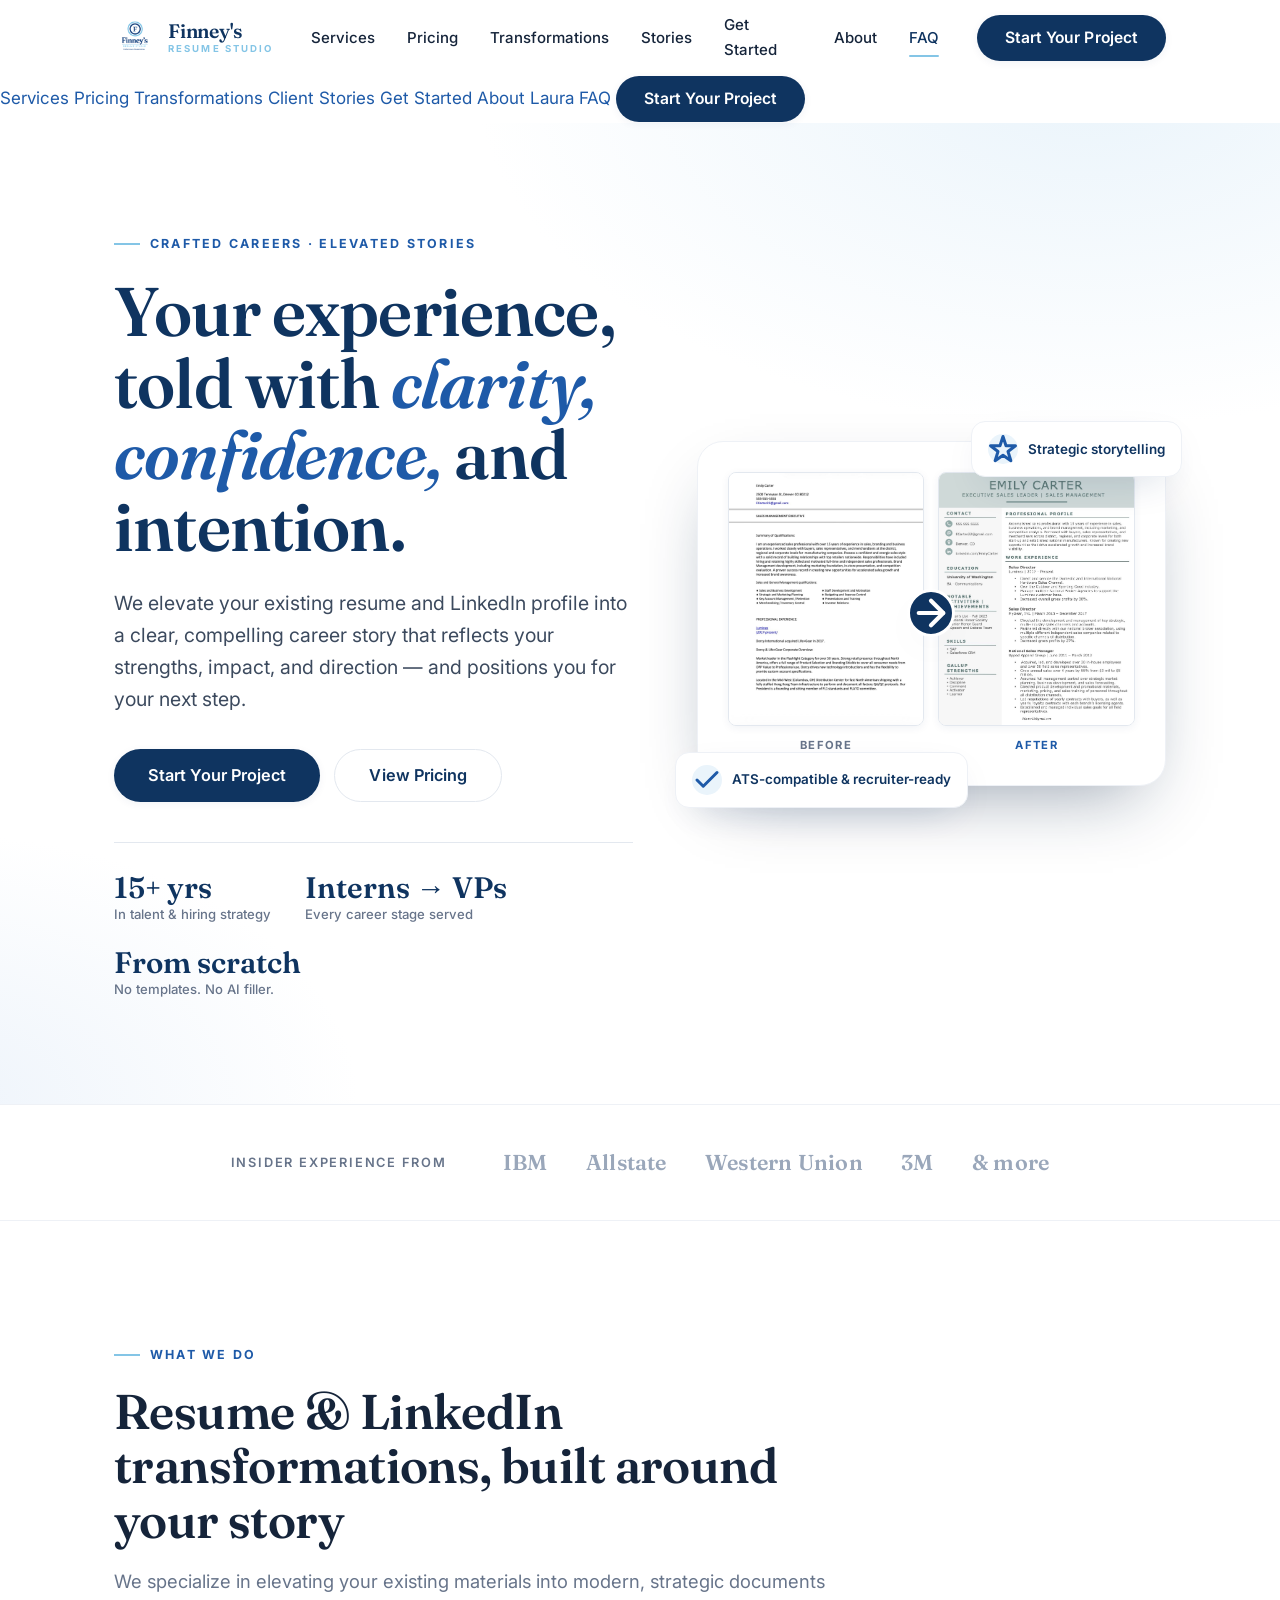
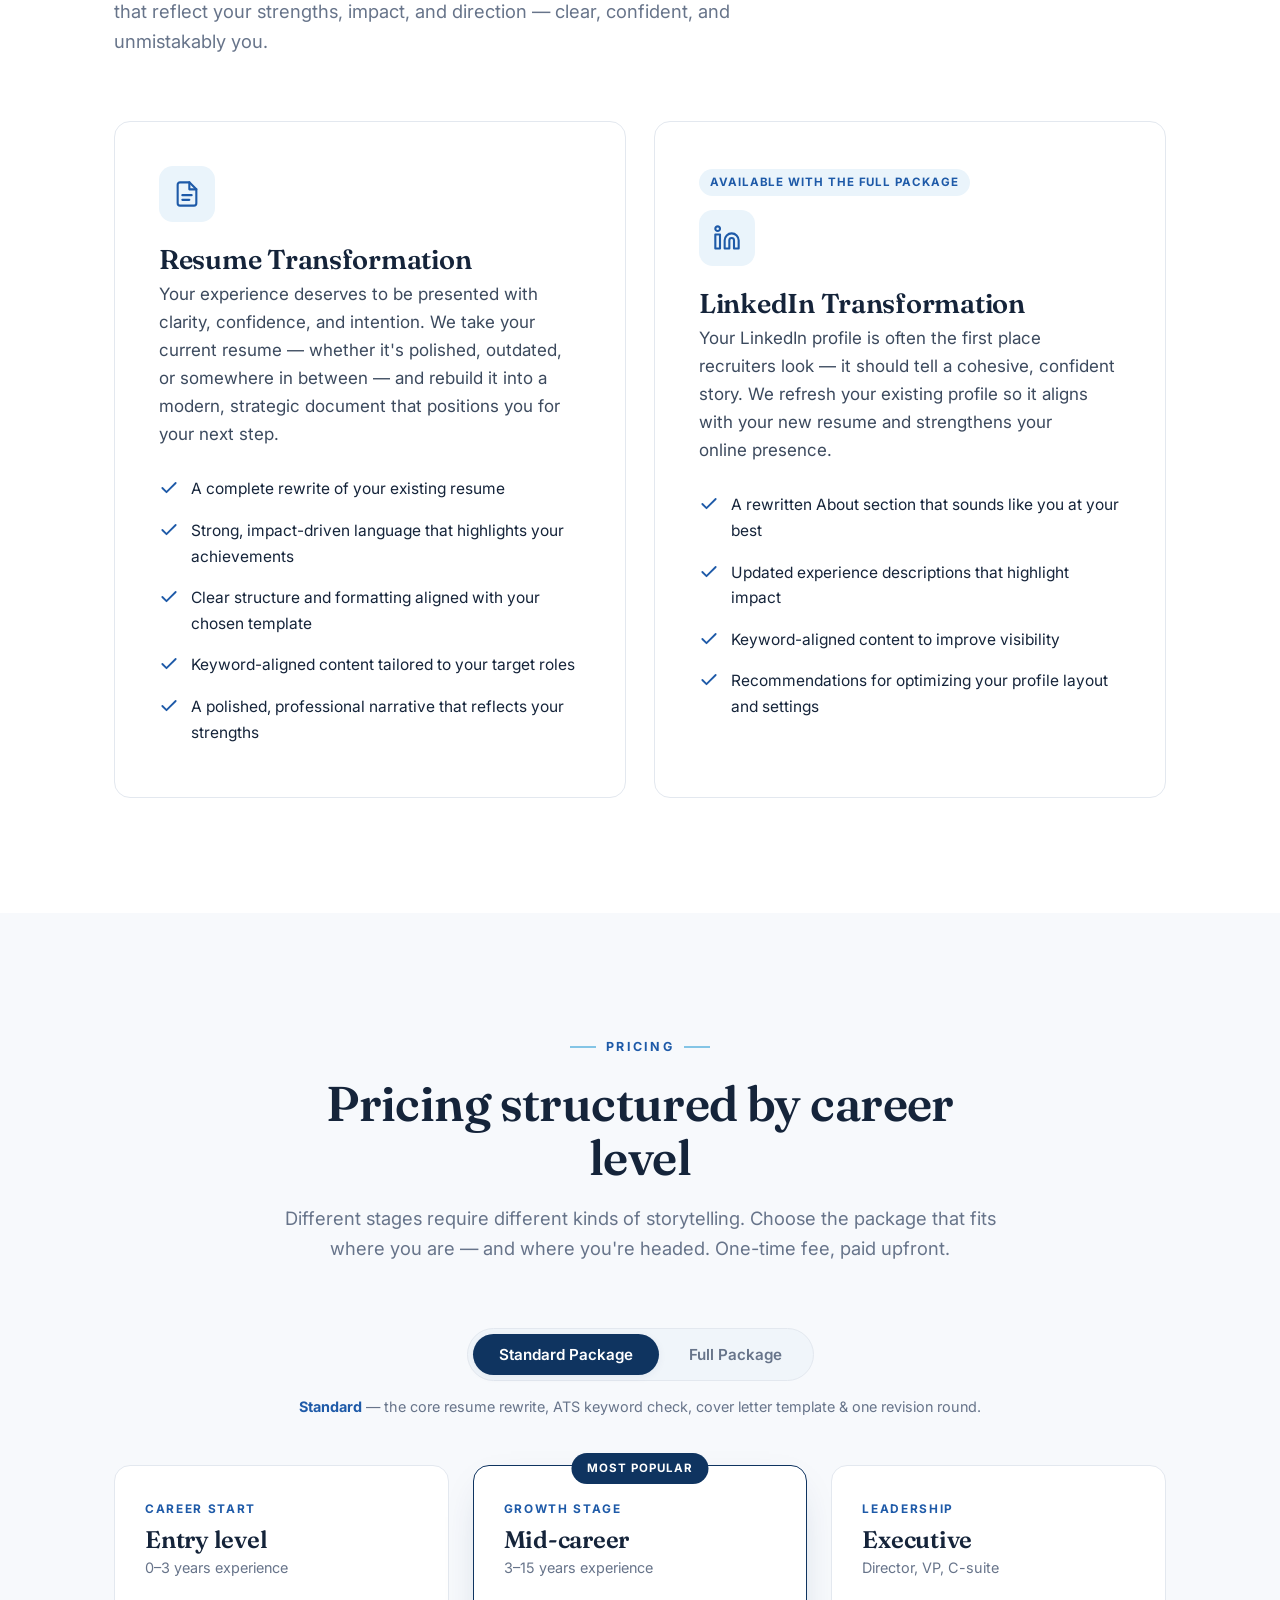
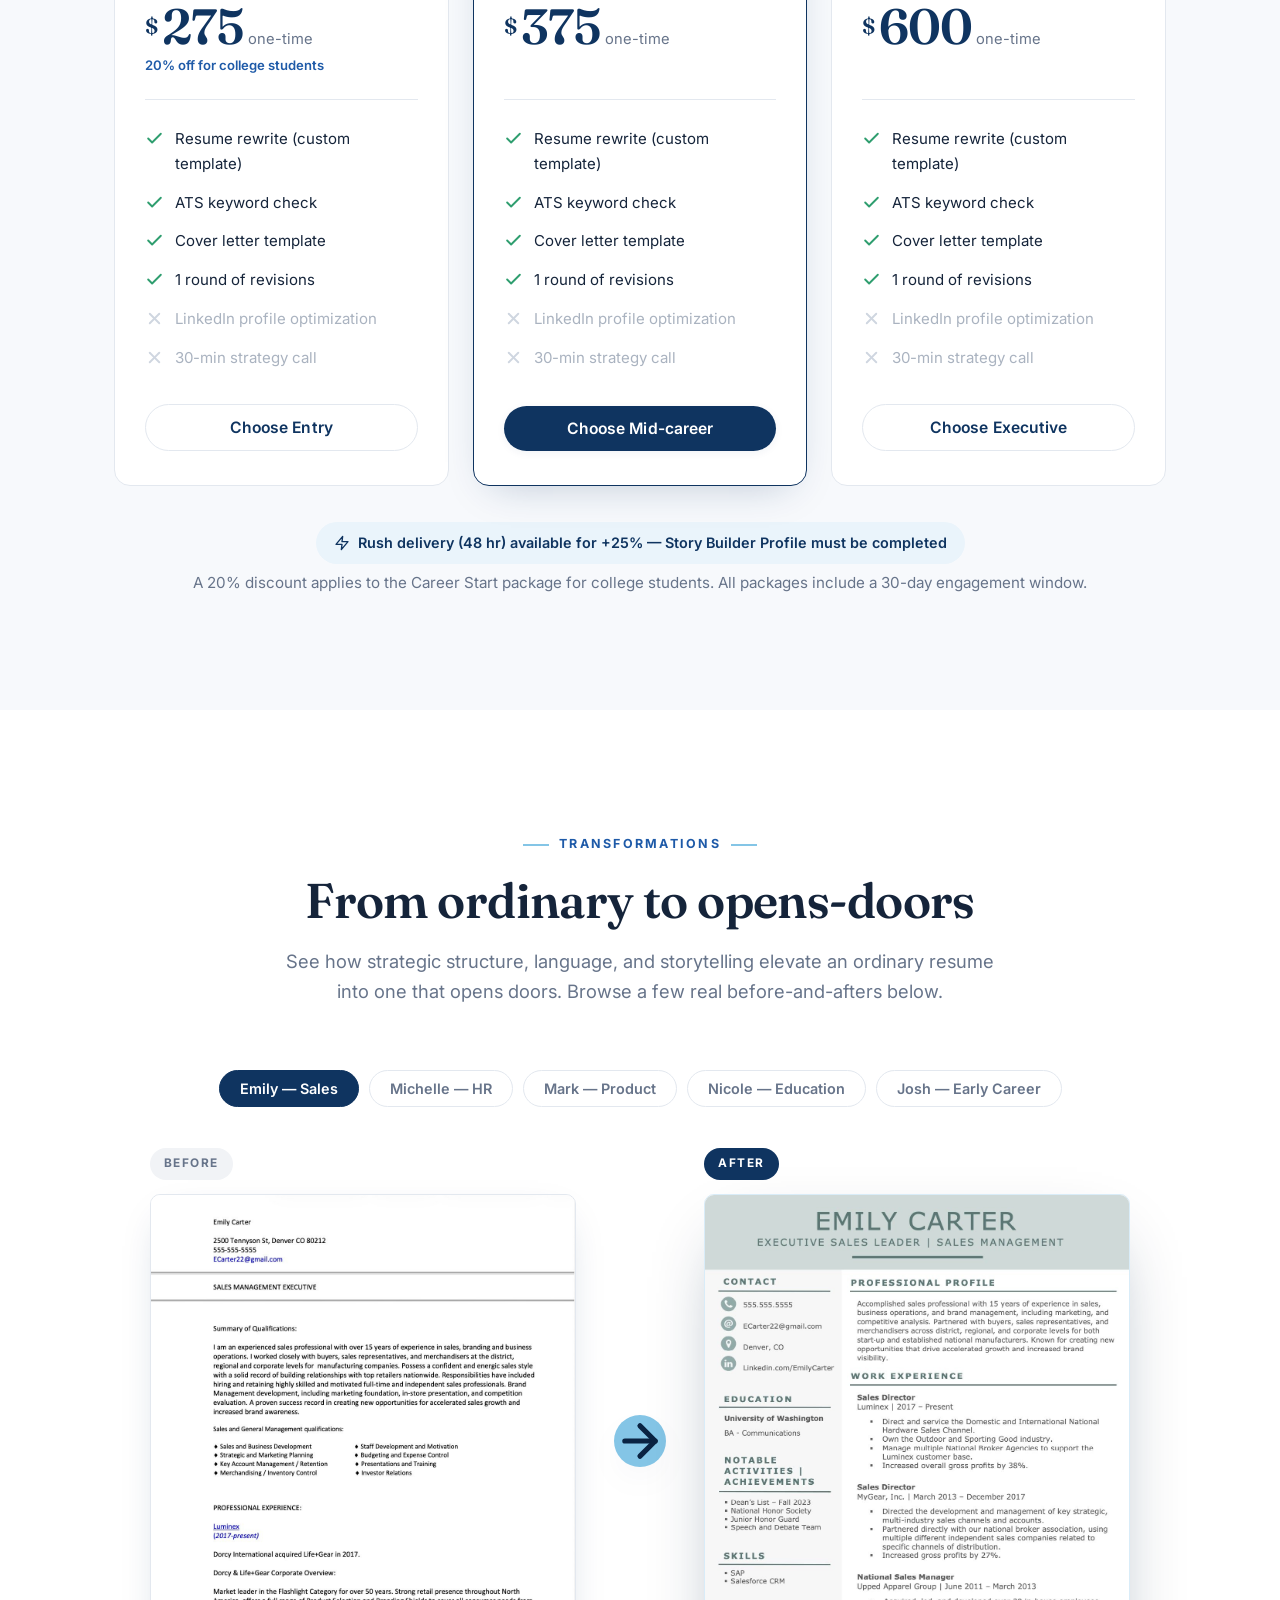
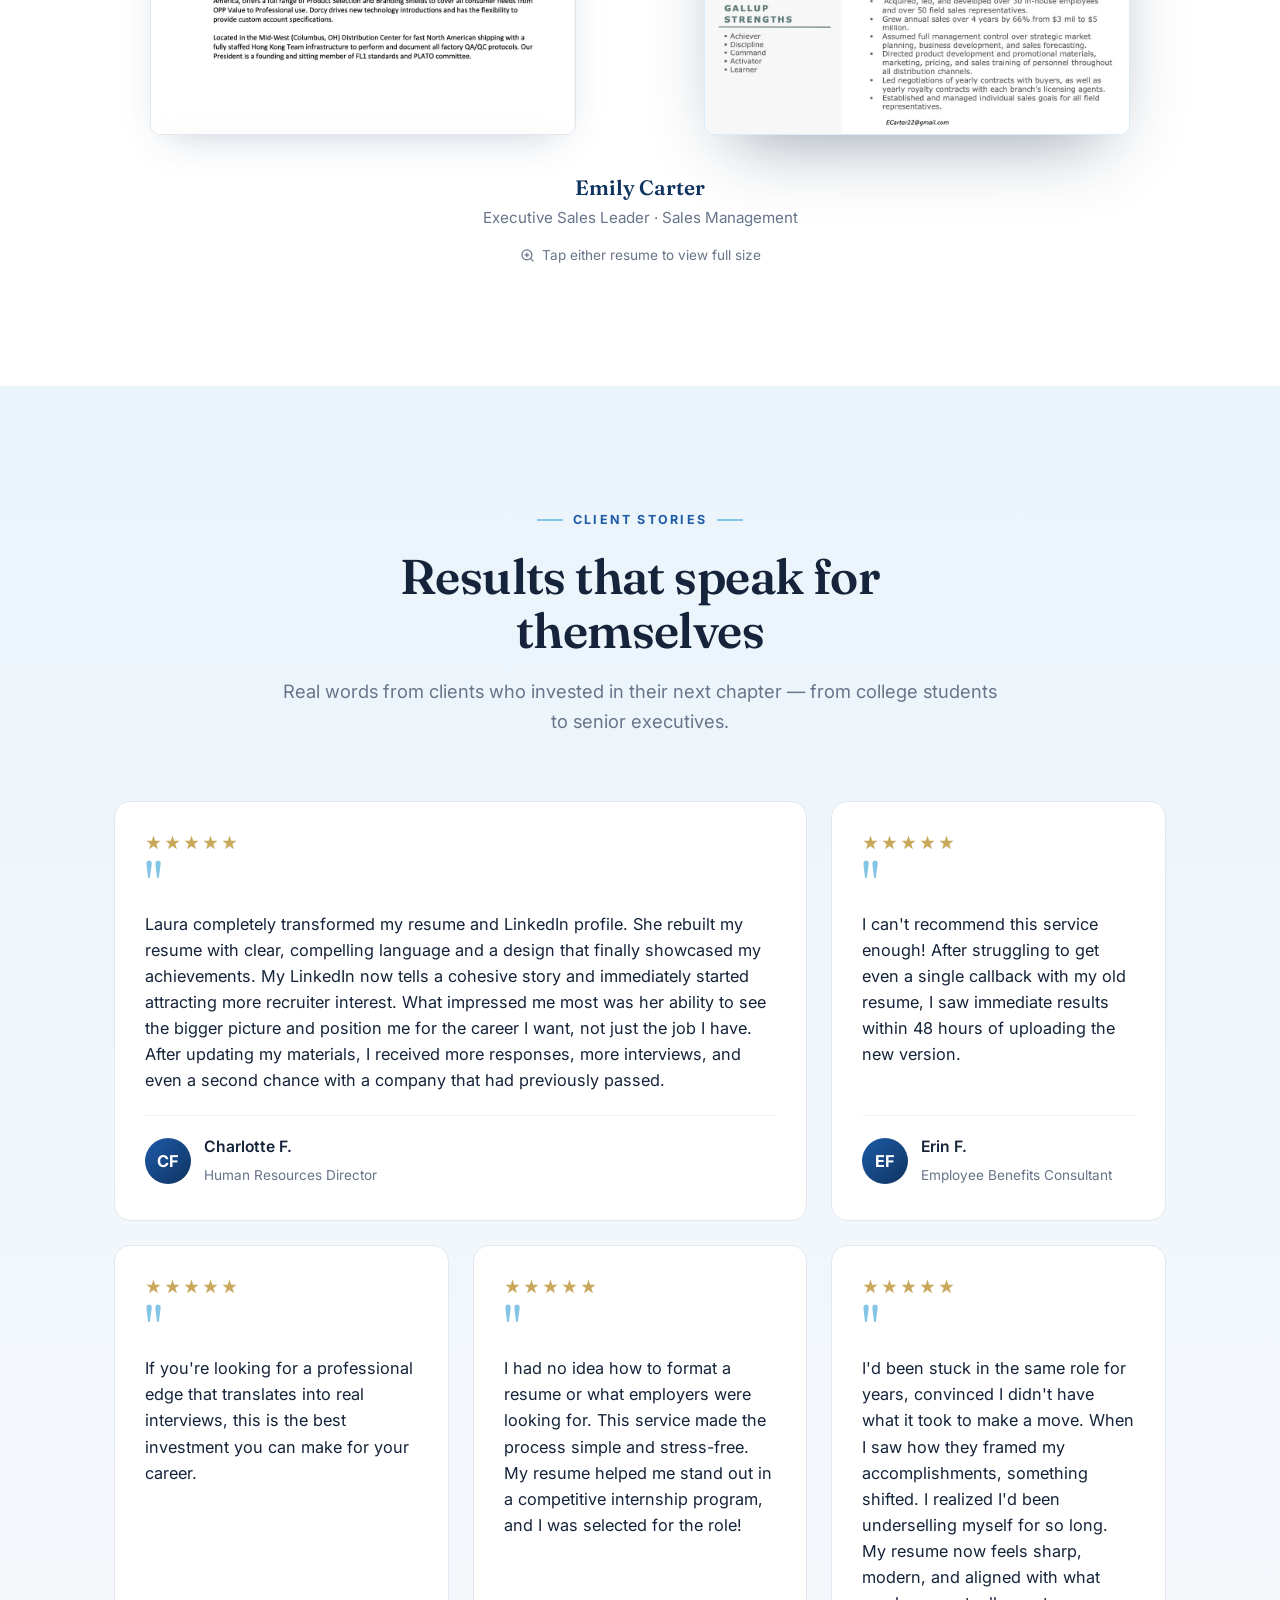
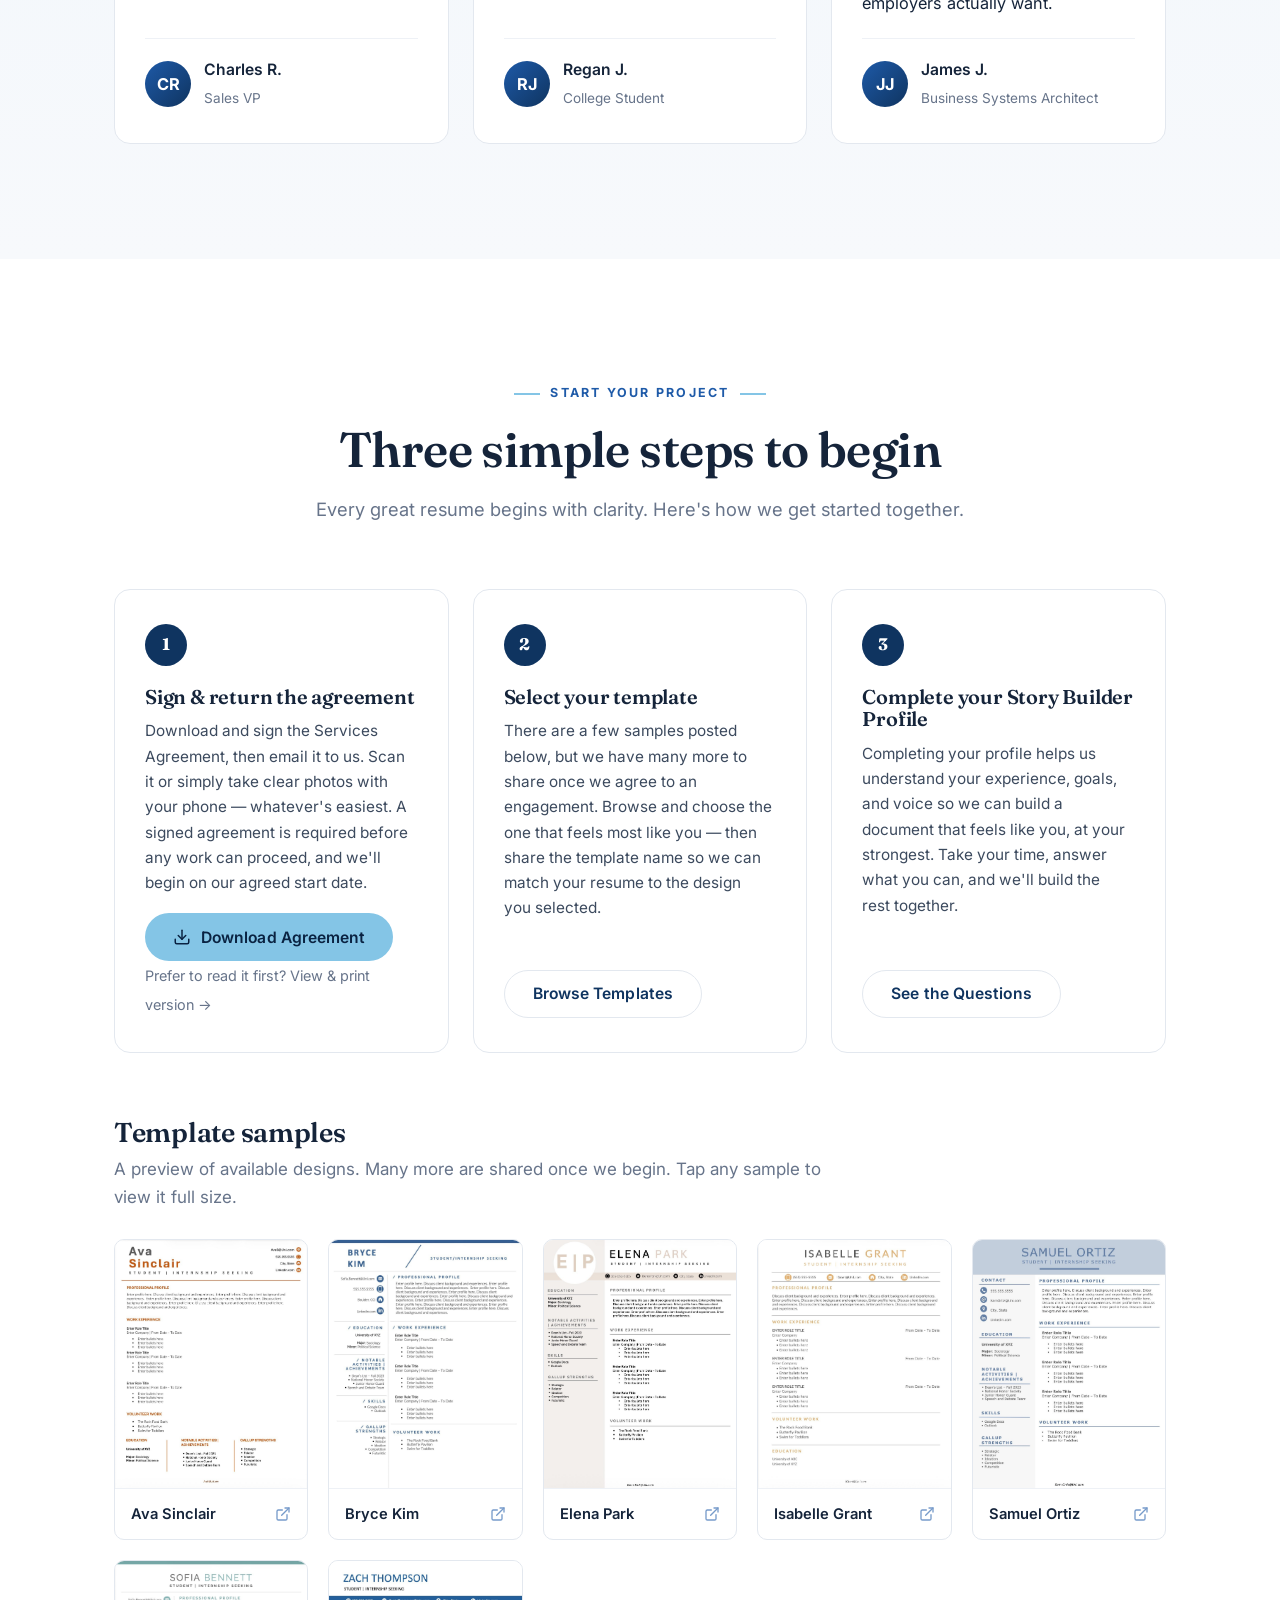
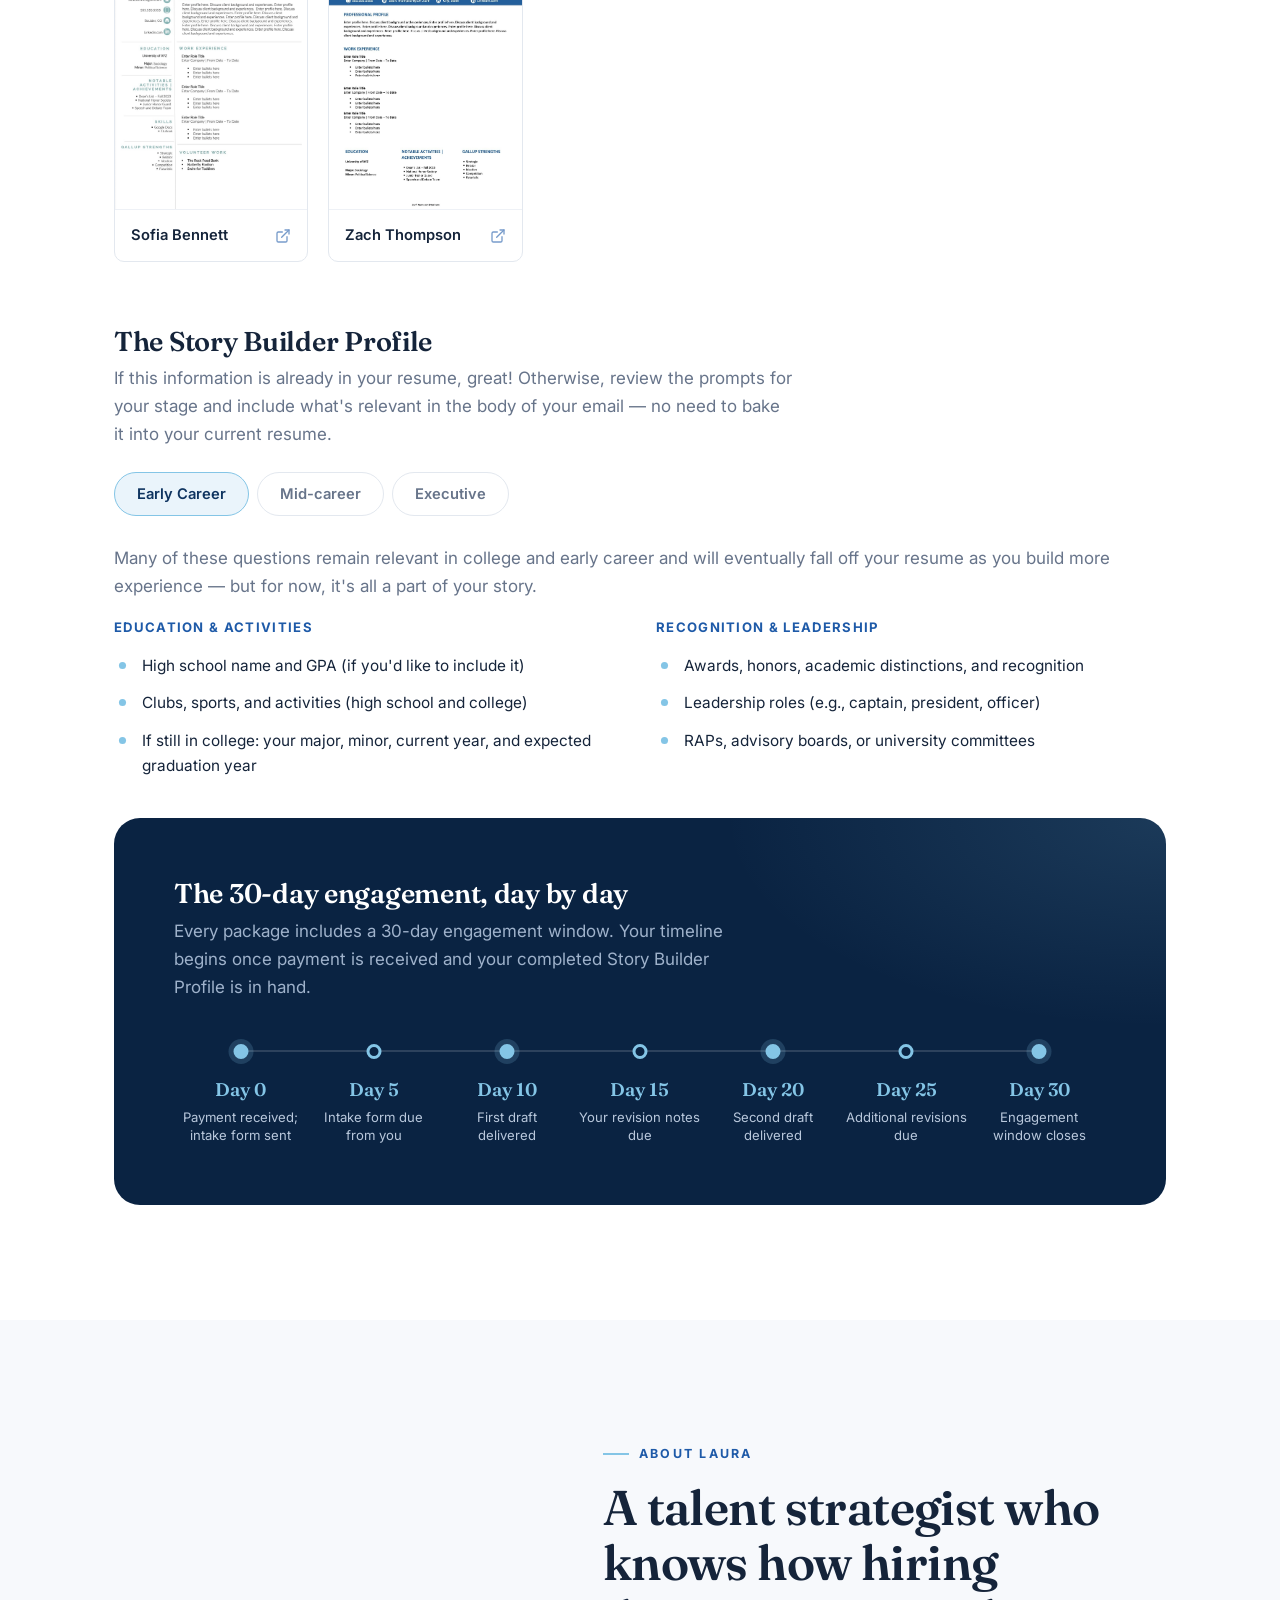
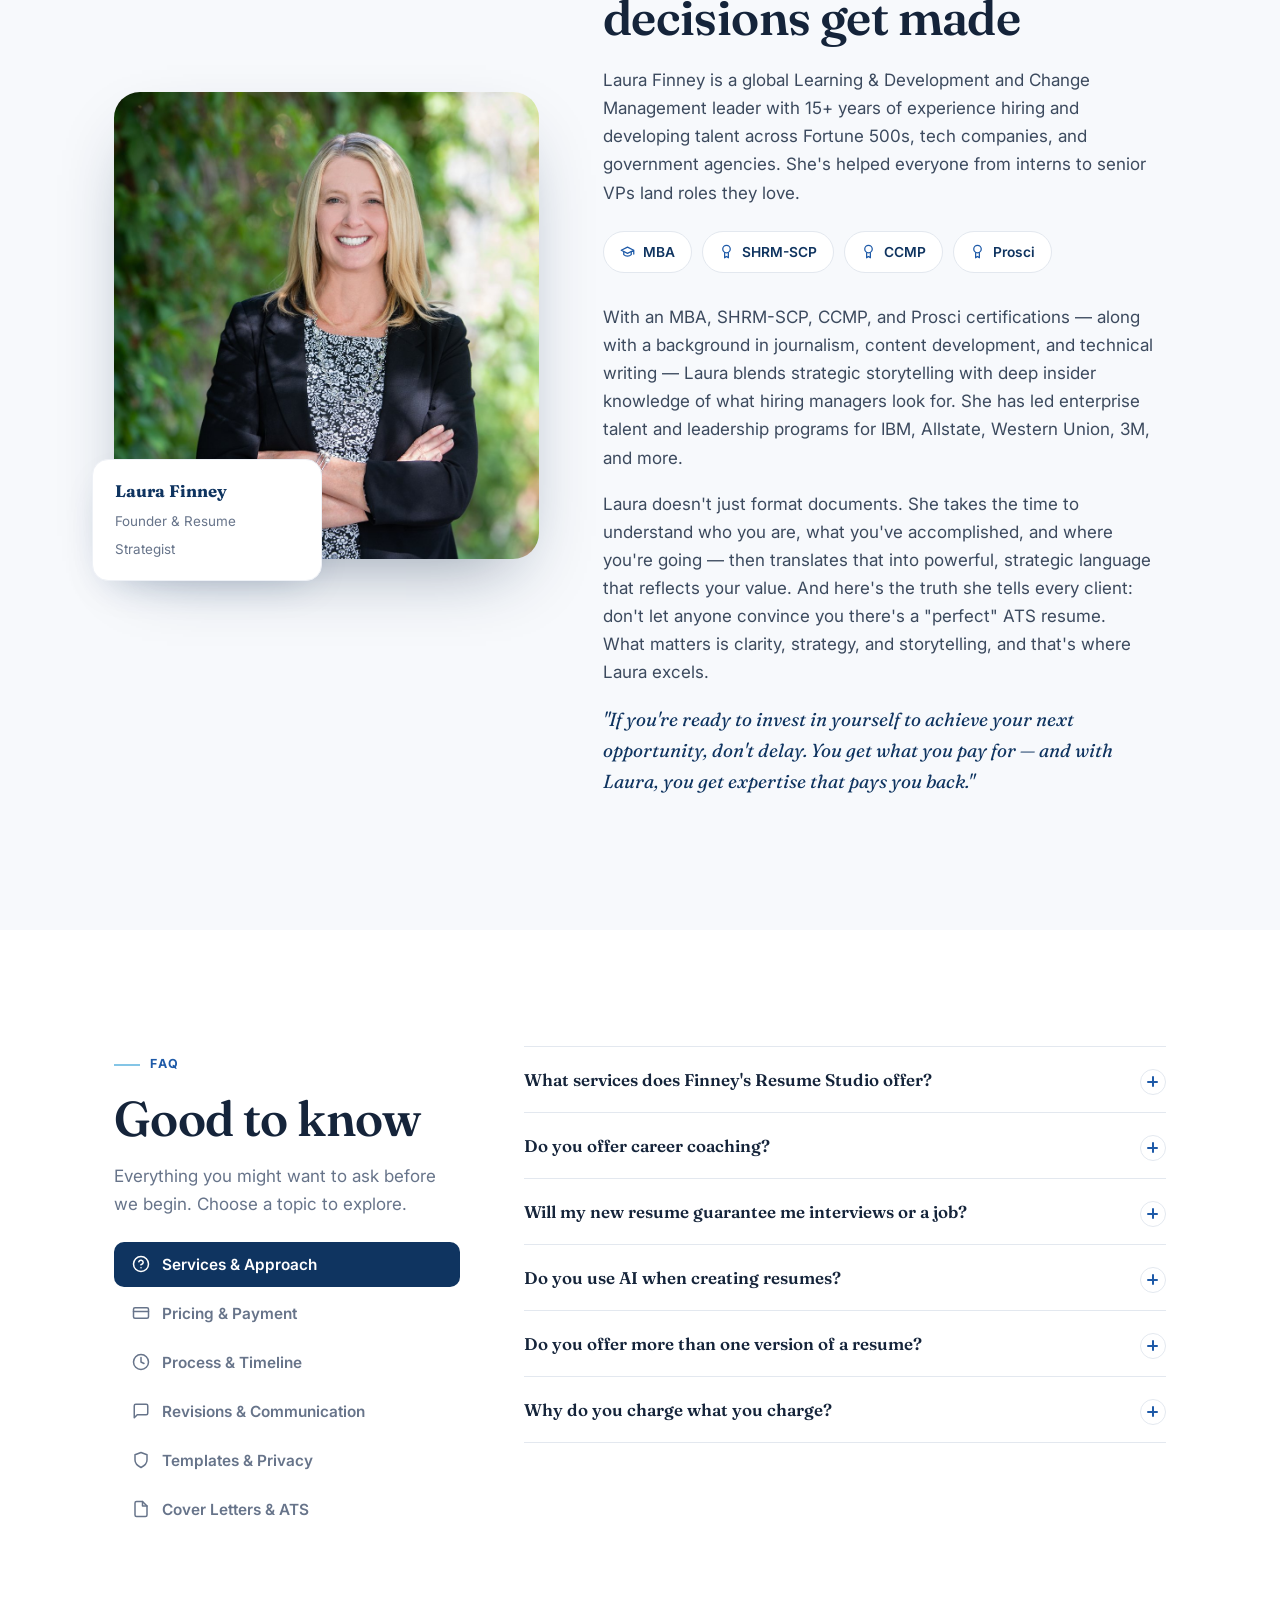
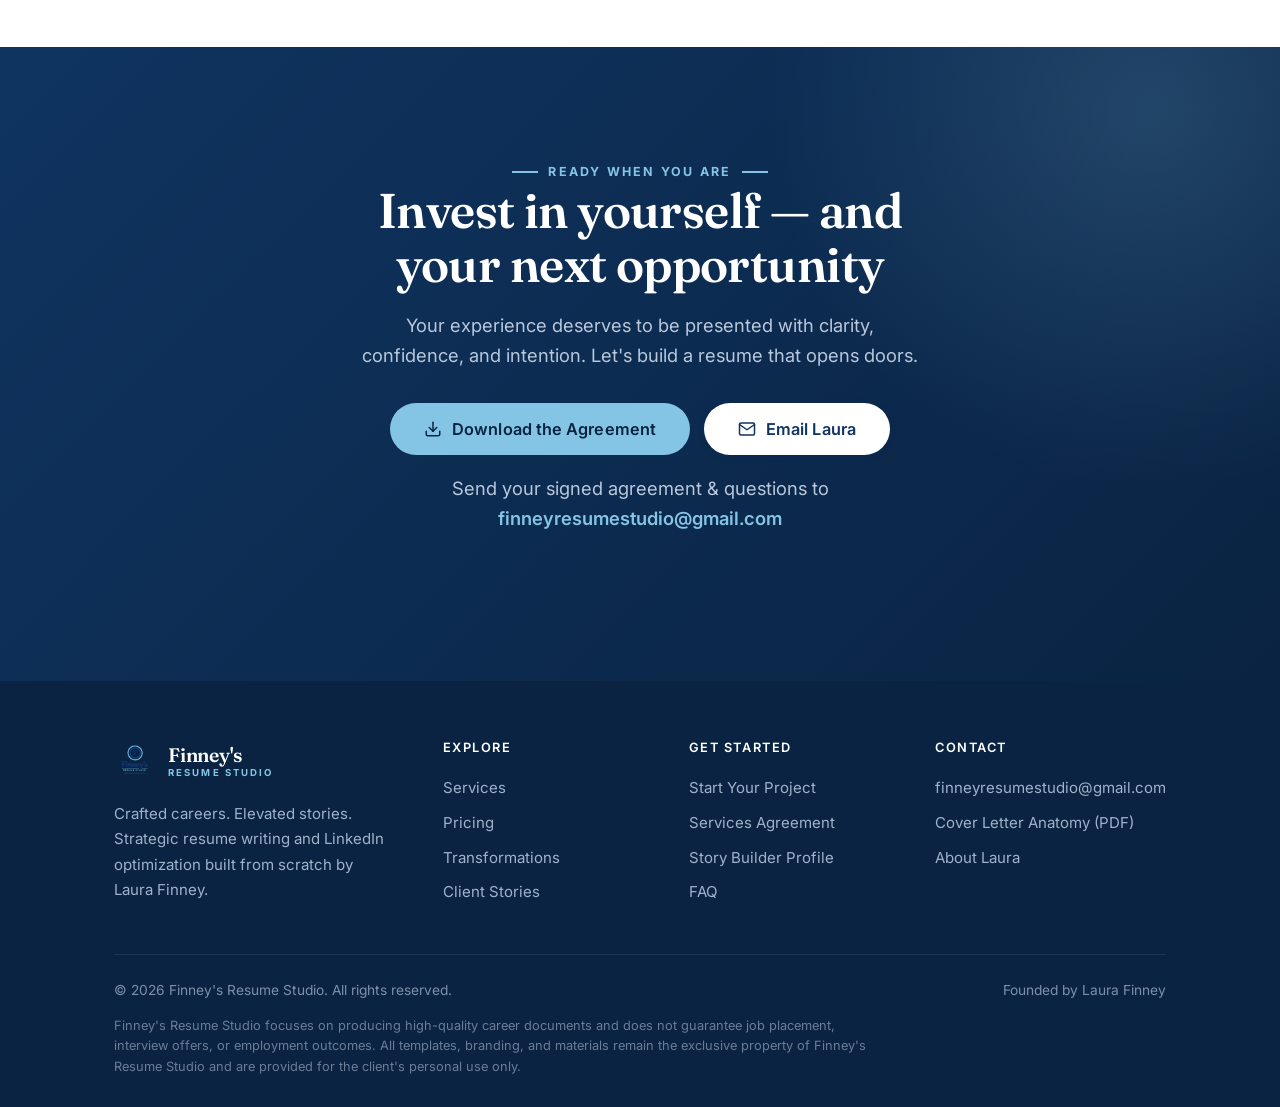
==== index.html @ 2d2592c2 "Build Finney's Resume Studio website Full static marketing site for Finney's Resume Studio (Laura Fi" ====
<!DOCTYPE html>
<html lang="en">
<head>
  <meta charset="UTF-8" />
  <meta name="viewport" content="width=device-width, initial-scale=1.0" />
  <title>Finney's Resume Studio | Professional Resume Writing &amp; LinkedIn Optimization</title>
  <meta name="description" content="Strategic resume writing & LinkedIn optimization by Laura Finney — 15+ years in talent strategy. Custom-built career stories, no templates. Crafted careers." />
  <meta name="author" content="Laura Finney — Finney's Resume Studio" />
  <meta name="theme-color" content="#0f3460" />
  <link rel="canonical" href="https://finneysresumestudio-create.github.io/" />

  <!-- Open Graph -->
  <meta property="og:type" content="website" />
  <meta property="og:title" content="Finney's Resume Studio | Crafted Careers. Elevated Stories." />
  <meta property="og:description" content="Strategic resume writing and LinkedIn optimization that positions you for your next step. Built from scratch by a talent strategist with 15+ years of insider experience." />
  <meta property="og:image" content="https://finneysresumestudio-create.github.io/assets/img/logo.png" />
  <meta property="og:image:alt" content="Finney's Resume Studio logo" />
  <meta property="og:image:width" content="512" />
  <meta property="og:image:height" content="512" />
  <meta property="og:url" content="https://finneysresumestudio-create.github.io/" />
  <meta property="og:site_name" content="Finney's Resume Studio" />
  <meta property="og:locale" content="en_US" />

  <!-- Twitter -->
  <meta name="twitter:card" content="summary_large_image" />
  <meta name="twitter:title" content="Finney's Resume Studio | Crafted Careers. Elevated Stories." />
  <meta name="twitter:description" content="Strategic resume writing and LinkedIn optimization that positions you for your next step — built from scratch by a talent strategist with 15+ years of insider experience." />
  <meta name="twitter:image" content="https://finneysresumestudio-create.github.io/assets/img/logo.png" />

  <link rel="icon" type="image/svg+xml" href="assets/img/favicon.svg" />
  <link rel="apple-touch-icon" href="assets/img/apple-touch-icon.png" />

  <!-- Fonts -->
  <link rel="preconnect" href="https://fonts.googleapis.com" />
  <link rel="preconnect" href="https://fonts.gstatic.com" crossorigin />
  <link href="https://fonts.googleapis.com/css2?family=Fraunces:ital,opsz,wght@0,9..144,400..700;1,9..144,400..600&family=Inter:wght@400;500;600;700&display=swap" rel="stylesheet" />

  <link rel="stylesheet" href="css/styles.css" />

  <!-- Structured data -->
  <script type="application/ld+json">
  {
    "@context": "https://schema.org",
    "@type": "ProfessionalService",
    "name": "Finney's Resume Studio",
    "description": "Professional resume writing, ATS-compatible resume rewrites, cover letter templates, and LinkedIn profile optimization.",
    "slogan": "Crafted careers. Elevated stories.",
    "url": "https://finneysresumestudio-create.github.io/",
    "image": "https://finneysresumestudio-create.github.io/assets/img/logo.png",
    "email": "finneyresumestudio@gmail.com",
    "founder": { "@type": "Person", "name": "Laura Finney" },
    "areaServed": "United States",
    "priceRange": "$275–$650"
  }
  </script>
</head>
<body>
  <a href="#main" class="btn btn-primary" style="position:absolute;left:-9999px;top:0;z-index:999" onfocus="this.style.left='12px';this.style.top='12px'" onblur="this.style.left='-9999px'">Skip to content</a>

  <!-- ============ HEADER ============ -->
  <header class="site-header" id="siteHeader">
    <div class="container nav">
      <a class="brand" href="#top" aria-label="Finney's Resume Studio home">
        <img src="assets/img/logo.png" alt="Finney's Resume Studio logo" width="42" height="42" />
        <span class="brand-text">
          <strong>Finney's</strong>
          <span>Resume Studio</span>
        </span>
      </a>
      <nav class="nav-links" aria-label="Primary">
        <a href="#services">Services</a>
        <a href="#pricing">Pricing</a>
        <a href="#transformations">Transformations</a>
        <a href="#stories">Stories</a>
        <a href="#start">Get Started</a>
        <a href="#about">About</a>
        <a href="#faq">FAQ</a>
      </nav>
      <div class="nav-actions">
        <a class="btn btn-primary" href="#start">Start Your Project</a>
        <button class="nav-toggle" id="navToggle" aria-label="Open menu" aria-expanded="false" aria-controls="mobileMenu">
          <span></span><span></span><span></span>
        </button>
      </div>
    </div>
    <div class="mobile-menu" id="mobileMenu">
      <a href="#services">Services</a>
      <a href="#pricing">Pricing</a>
      <a href="#transformations">Transformations</a>
      <a href="#stories">Client Stories</a>
      <a href="#start">Get Started</a>
      <a href="#about">About Laura</a>
      <a href="#faq">FAQ</a>
      <a class="btn btn-primary" href="#start">Start Your Project</a>
    </div>
  </header>

  <main id="main">
    <span id="top"></span>

    <!-- ============ HERO ============ -->
    <section class="hero" aria-labelledby="hero-title">
      <div class="container hero-grid">
        <div class="hero-copy">
          <span class="eyebrow">Crafted Careers · Elevated Stories</span>
          <h1 id="hero-title">Your experience, told with <em>clarity, confidence,</em> and intention.</h1>
          <p class="lede">We elevate your existing resume and LinkedIn profile into a clear, compelling career story that reflects your strengths, impact, and direction — and positions you for your next step.</p>
          <div class="hero-cta">
            <a class="btn btn-primary btn-lg" href="#start">Start Your Project</a>
            <a class="btn btn-ghost btn-lg" href="#pricing">View Pricing</a>
          </div>
          <div class="hero-trust">
            <div class="stat"><b>15+ yrs</b><span>In talent &amp; hiring strategy</span></div>
            <div class="stat"><b>Interns&nbsp;→&nbsp;VPs</b><span>Every career stage served</span></div>
            <div class="stat"><b>From scratch</b><span>No templates. No AI filler.</span></div>
          </div>
        </div>
        <div class="hero-visual">
          <div class="hero-card">
            <div class="ba-mini">
              <figure class="before">
                <img src="assets/img/transformations/emily-carter-before.jpg" alt="A plain, text-heavy resume before transformation" loading="eager" />
                <figcaption>Before</figcaption>
              </figure>
              <figure class="after">
                <img src="assets/img/transformations/emily-carter-after.jpg" alt="A polished, professionally designed resume after transformation" loading="eager" />
                <figcaption>After</figcaption>
              </figure>
            </div>
            <div class="arrow" aria-hidden="true">
              <svg viewBox="0 0 24 24" fill="none" stroke="currentColor" stroke-width="2.4" stroke-linecap="round" stroke-linejoin="round"><line x1="5" y1="12" x2="19" y2="12"/><polyline points="12 5 19 12 12 19"/></svg>
            </div>
          </div>
          <div class="hero-badge b1">
            <span class="dot" aria-hidden="true"><svg viewBox="0 0 24 24" fill="none" stroke="currentColor" stroke-width="2.4" stroke-linecap="round" stroke-linejoin="round"><polyline points="20 6 9 17 4 12"/></svg></span>
            ATS-compatible &amp; recruiter-ready
          </div>
          <div class="hero-badge b2">
            <span class="dot" aria-hidden="true"><svg viewBox="0 0 24 24" fill="none" stroke="currentColor" stroke-width="2.4" stroke-linecap="round" stroke-linejoin="round"><path d="M12 2l2.4 7.4H22l-6 4.6 2.3 7.4L12 17l-6.3 4.4L8 14 2 9.4h7.6z"/></svg></span>
            Strategic storytelling
          </div>
        </div>
      </div>
    </section>

    <!-- ============ LOGO / TRUST STRIP ============ -->
    <div class="logos-strip">
      <div class="container">
        <p>Insider experience from</p>
        <div class="names" aria-label="Organizations where Laura led talent and leadership programs">
          <span>IBM</span><span>Allstate</span><span>Western&nbsp;Union</span><span>3M</span><span>&amp; more</span>
        </div>
      </div>
    </div>

    <!-- ============ SERVICES ============ -->
    <section id="services" aria-labelledby="services-title">
      <div class="container">
        <div class="section-head">
          <span class="eyebrow">What We Do</span>
          <h2 id="services-title">Resume &amp; LinkedIn transformations, built around your story</h2>
          <p class="lede">We specialize in elevating your existing materials into modern, strategic documents that reflect your strengths, impact, and direction — clear, confident, and unmistakably you.</p>
        </div>
        <div class="services-grid">
          <article class="service-card reveal">
            <div class="service-icon" aria-hidden="true">
              <svg viewBox="0 0 24 24" fill="none" stroke="currentColor" stroke-width="1.8" stroke-linecap="round" stroke-linejoin="round"><path d="M14 2H6a2 2 0 0 0-2 2v16a2 2 0 0 0 2 2h12a2 2 0 0 0 2-2V8z"/><polyline points="14 2 14 8 20 8"/><line x1="8" y1="13" x2="16" y2="13"/><line x1="8" y1="17" x2="14" y2="17"/></svg>
            </div>
            <h3>Resume Transformation</h3>
            <p>Your experience deserves to be presented with clarity, confidence, and intention. We take your current resume — whether it's polished, outdated, or somewhere in between — and rebuild it into a modern, strategic document that positions you for your next step.</p>
            <ul class="feature-list">
              <li><svg viewBox="0 0 24 24" fill="none" stroke="currentColor" stroke-width="2.2" stroke-linecap="round" stroke-linejoin="round"><polyline points="20 6 9 17 4 12"/></svg>A complete rewrite of your existing resume</li>
              <li><svg viewBox="0 0 24 24" fill="none" stroke="currentColor" stroke-width="2.2" stroke-linecap="round" stroke-linejoin="round"><polyline points="20 6 9 17 4 12"/></svg>Strong, impact-driven language that highlights your achievements</li>
              <li><svg viewBox="0 0 24 24" fill="none" stroke="currentColor" stroke-width="2.2" stroke-linecap="round" stroke-linejoin="round"><polyline points="20 6 9 17 4 12"/></svg>Clear structure and formatting aligned with your chosen template</li>
              <li><svg viewBox="0 0 24 24" fill="none" stroke="currentColor" stroke-width="2.2" stroke-linecap="round" stroke-linejoin="round"><polyline points="20 6 9 17 4 12"/></svg>Keyword-aligned content tailored to your target roles</li>
              <li><svg viewBox="0 0 24 24" fill="none" stroke="currentColor" stroke-width="2.2" stroke-linecap="round" stroke-linejoin="round"><polyline points="20 6 9 17 4 12"/></svg>A polished, professional narrative that reflects your strengths</li>
            </ul>
          </article>
          <article class="service-card reveal">
            <span class="service-tag">Available with the Full Package</span>
            <div class="service-icon" aria-hidden="true">
              <svg viewBox="0 0 24 24" fill="none" stroke="currentColor" stroke-width="1.8" stroke-linecap="round" stroke-linejoin="round"><path d="M16 8a6 6 0 0 1 6 6v7h-4v-7a2 2 0 0 0-4 0v7h-4v-7a6 6 0 0 1 6-6z"/><rect x="2" y="9" width="4" height="12"/><circle cx="4" cy="4" r="2"/></svg>
            </div>
            <h3>LinkedIn Transformation</h3>
            <p>Your LinkedIn profile is often the first place recruiters look — it should tell a cohesive, confident story. We refresh your existing profile so it aligns with your new resume and strengthens your online presence.</p>
            <ul class="feature-list">
              <li><svg viewBox="0 0 24 24" fill="none" stroke="currentColor" stroke-width="2.2" stroke-linecap="round" stroke-linejoin="round"><polyline points="20 6 9 17 4 12"/></svg>A rewritten About section that sounds like you at your best</li>
              <li><svg viewBox="0 0 24 24" fill="none" stroke="currentColor" stroke-width="2.2" stroke-linecap="round" stroke-linejoin="round"><polyline points="20 6 9 17 4 12"/></svg>Updated experience descriptions that highlight impact</li>
              <li><svg viewBox="0 0 24 24" fill="none" stroke="currentColor" stroke-width="2.2" stroke-linecap="round" stroke-linejoin="round"><polyline points="20 6 9 17 4 12"/></svg>Keyword-aligned content to improve visibility</li>
              <li><svg viewBox="0 0 24 24" fill="none" stroke="currentColor" stroke-width="2.2" stroke-linecap="round" stroke-linejoin="round"><polyline points="20 6 9 17 4 12"/></svg>Recommendations for optimizing your profile layout and settings</li>
            </ul>
          </article>
        </div>
      </div>
    </section>

    <!-- ============ PRICING ============ -->
    <section id="pricing" class="bg-soft" aria-labelledby="pricing-title">
      <div class="container">
        <div class="section-head center">
          <span class="eyebrow center">Pricing</span>
          <h2 id="pricing-title">Pricing structured by career level</h2>
          <p class="lede">Different stages require different kinds of storytelling. Choose the package that fits where you are — and where you're headed. One-time fee, paid upfront.</p>
        </div>

        <div style="text-align:center">
          <div class="pricing-toggle" role="tablist" aria-label="Choose package">
            <button id="tab-standard" role="tab" aria-selected="true" aria-controls="grid-standard" class="active" data-pkg="standard">Standard Package</button>
            <button id="tab-full" role="tab" aria-selected="false" aria-controls="grid-full" data-pkg="full">Full Package</button>
          </div>
        </div>
        <p class="toggle-note" id="pkgNote"><strong>Standard</strong> — the core resume rewrite, ATS keyword check, cover letter template &amp; one revision round.</p>

        <!-- STANDARD -->
        <div class="pricing-grid" id="grid-standard" role="tabpanel" aria-labelledby="tab-standard">
          <article class="price-card reveal">
            <span class="price-tier">Career Start</span>
            <h3>Entry level</h3>
            <p class="price-exp">0–3 years experience</p>
            <div class="price-amt"><span class="cur">$</span><span class="num">275</span><span class="per">one-time</span></div>
            <p class="price-student">20% off for college students</p>
            <div class="divider"></div>
            <ul class="price-features">
              <li class="yes"><svg viewBox="0 0 24 24" fill="none" stroke="currentColor" stroke-width="2.4" stroke-linecap="round" stroke-linejoin="round"><polyline points="20 6 9 17 4 12"/></svg>Resume rewrite (custom template)</li>
              <li class="yes"><svg viewBox="0 0 24 24" fill="none" stroke="currentColor" stroke-width="2.4" stroke-linecap="round" stroke-linejoin="round"><polyline points="20 6 9 17 4 12"/></svg>ATS keyword check</li>
              <li class="yes"><svg viewBox="0 0 24 24" fill="none" stroke="currentColor" stroke-width="2.4" stroke-linecap="round" stroke-linejoin="round"><polyline points="20 6 9 17 4 12"/></svg>Cover letter template</li>
              <li class="yes"><svg viewBox="0 0 24 24" fill="none" stroke="currentColor" stroke-width="2.4" stroke-linecap="round" stroke-linejoin="round"><polyline points="20 6 9 17 4 12"/></svg>1 round of revisions</li>
              <li class="no"><svg viewBox="0 0 24 24" fill="none" stroke="currentColor" stroke-width="2.4" stroke-linecap="round" stroke-linejoin="round"><line x1="18" y1="6" x2="6" y2="18"/><line x1="6" y1="6" x2="18" y2="18"/></svg>LinkedIn profile optimization</li>
              <li class="no"><svg viewBox="0 0 24 24" fill="none" stroke="currentColor" stroke-width="2.4" stroke-linecap="round" stroke-linejoin="round"><line x1="18" y1="6" x2="6" y2="18"/><line x1="6" y1="6" x2="18" y2="18"/></svg>30-min strategy call</li>
            </ul>
            <a class="btn btn-ghost btn-block" href="#start">Choose Entry</a>
          </article>

          <article class="price-card featured reveal">
            <span class="price-tier">Growth Stage</span>
            <h3>Mid-career</h3>
            <p class="price-exp">3–15 years experience</p>
            <div class="price-amt"><span class="cur">$</span><span class="num">375</span><span class="per">one-time</span></div>
            <p class="price-student">&nbsp;</p>
            <div class="divider"></div>
            <ul class="price-features">
              <li class="yes"><svg viewBox="0 0 24 24" fill="none" stroke="currentColor" stroke-width="2.4" stroke-linecap="round" stroke-linejoin="round"><polyline points="20 6 9 17 4 12"/></svg>Resume rewrite (custom template)</li>
              <li class="yes"><svg viewBox="0 0 24 24" fill="none" stroke="currentColor" stroke-width="2.4" stroke-linecap="round" stroke-linejoin="round"><polyline points="20 6 9 17 4 12"/></svg>ATS keyword check</li>
              <li class="yes"><svg viewBox="0 0 24 24" fill="none" stroke="currentColor" stroke-width="2.4" stroke-linecap="round" stroke-linejoin="round"><polyline points="20 6 9 17 4 12"/></svg>Cover letter template</li>
              <li class="yes"><svg viewBox="0 0 24 24" fill="none" stroke="currentColor" stroke-width="2.4" stroke-linecap="round" stroke-linejoin="round"><polyline points="20 6 9 17 4 12"/></svg>1 round of revisions</li>
              <li class="no"><svg viewBox="0 0 24 24" fill="none" stroke="currentColor" stroke-width="2.4" stroke-linecap="round" stroke-linejoin="round"><line x1="18" y1="6" x2="6" y2="18"/><line x1="6" y1="6" x2="18" y2="18"/></svg>LinkedIn profile optimization</li>
              <li class="no"><svg viewBox="0 0 24 24" fill="none" stroke="currentColor" stroke-width="2.4" stroke-linecap="round" stroke-linejoin="round"><line x1="18" y1="6" x2="6" y2="18"/><line x1="6" y1="6" x2="18" y2="18"/></svg>30-min strategy call</li>
            </ul>
            <a class="btn btn-primary btn-block" href="#start">Choose Mid-career</a>
          </article>

          <article class="price-card reveal">
            <span class="price-tier">Leadership</span>
            <h3>Executive</h3>
            <p class="price-exp">Director, VP, C-suite</p>
            <div class="price-amt"><span class="cur">$</span><span class="num">600</span><span class="per">one-time</span></div>
            <p class="price-student">&nbsp;</p>
            <div class="divider"></div>
            <ul class="price-features">
              <li class="yes"><svg viewBox="0 0 24 24" fill="none" stroke="currentColor" stroke-width="2.4" stroke-linecap="round" stroke-linejoin="round"><polyline points="20 6 9 17 4 12"/></svg>Resume rewrite (custom template)</li>
              <li class="yes"><svg viewBox="0 0 24 24" fill="none" stroke="currentColor" stroke-width="2.4" stroke-linecap="round" stroke-linejoin="round"><polyline points="20 6 9 17 4 12"/></svg>ATS keyword check</li>
              <li class="yes"><svg viewBox="0 0 24 24" fill="none" stroke="currentColor" stroke-width="2.4" stroke-linecap="round" stroke-linejoin="round"><polyline points="20 6 9 17 4 12"/></svg>Cover letter template</li>
              <li class="yes"><svg viewBox="0 0 24 24" fill="none" stroke="currentColor" stroke-width="2.4" stroke-linecap="round" stroke-linejoin="round"><polyline points="20 6 9 17 4 12"/></svg>1 round of revisions</li>
              <li class="no"><svg viewBox="0 0 24 24" fill="none" stroke="currentColor" stroke-width="2.4" stroke-linecap="round" stroke-linejoin="round"><line x1="18" y1="6" x2="6" y2="18"/><line x1="6" y1="6" x2="18" y2="18"/></svg>LinkedIn profile optimization</li>
              <li class="no"><svg viewBox="0 0 24 24" fill="none" stroke="currentColor" stroke-width="2.4" stroke-linecap="round" stroke-linejoin="round"><line x1="18" y1="6" x2="6" y2="18"/><line x1="6" y1="6" x2="18" y2="18"/></svg>30-min strategy call</li>
            </ul>
            <a class="btn btn-ghost btn-block" href="#start">Choose Executive</a>
          </article>
        </div>

        <!-- FULL -->
        <div class="pricing-grid" id="grid-full" role="tabpanel" aria-labelledby="tab-full" hidden>
          <article class="price-card reveal">
            <span class="price-tier">Career Start</span>
            <h3>Entry level</h3>
            <p class="price-exp">0–3 years experience</p>
            <div class="price-amt"><span class="cur">$</span><span class="num">325</span><span class="per">one-time</span></div>
            <p class="price-student">20% off for college students</p>
            <div class="divider"></div>
            <ul class="price-features">
              <li class="yes"><svg viewBox="0 0 24 24" fill="none" stroke="currentColor" stroke-width="2.4" stroke-linecap="round" stroke-linejoin="round"><polyline points="20 6 9 17 4 12"/></svg>Resume rewrite (custom template)</li>
              <li class="yes"><svg viewBox="0 0 24 24" fill="none" stroke="currentColor" stroke-width="2.4" stroke-linecap="round" stroke-linejoin="round"><polyline points="20 6 9 17 4 12"/></svg>ATS keyword check</li>
              <li class="yes"><svg viewBox="0 0 24 24" fill="none" stroke="currentColor" stroke-width="2.4" stroke-linecap="round" stroke-linejoin="round"><polyline points="20 6 9 17 4 12"/></svg>Cover letter template</li>
              <li class="yes"><svg viewBox="0 0 24 24" fill="none" stroke="currentColor" stroke-width="2.4" stroke-linecap="round" stroke-linejoin="round"><polyline points="20 6 9 17 4 12"/></svg>1 round of revisions</li>
              <li class="yes"><svg viewBox="0 0 24 24" fill="none" stroke="currentColor" stroke-width="2.4" stroke-linecap="round" stroke-linejoin="round"><polyline points="20 6 9 17 4 12"/></svg>LinkedIn profile optimization</li>
              <li class="yes"><svg viewBox="0 0 24 24" fill="none" stroke="currentColor" stroke-width="2.4" stroke-linecap="round" stroke-linejoin="round"><polyline points="20 6 9 17 4 12"/></svg>30-min strategy call</li>
            </ul>
            <a class="btn btn-ghost btn-block" href="#start">Choose Entry</a>
          </article>

          <article class="price-card featured reveal">
            <span class="price-tier">Growth Stage</span>
            <h3>Mid-career</h3>
            <p class="price-exp">3–15 years experience</p>
            <div class="price-amt"><span class="cur">$</span><span class="num">425</span><span class="per">one-time</span></div>
            <p class="price-student">&nbsp;</p>
            <div class="divider"></div>
            <ul class="price-features">
              <li class="yes"><svg viewBox="0 0 24 24" fill="none" stroke="currentColor" stroke-width="2.4" stroke-linecap="round" stroke-linejoin="round"><polyline points="20 6 9 17 4 12"/></svg>Resume rewrite (custom template)</li>
              <li class="yes"><svg viewBox="0 0 24 24" fill="none" stroke="currentColor" stroke-width="2.4" stroke-linecap="round" stroke-linejoin="round"><polyline points="20 6 9 17 4 12"/></svg>ATS keyword check</li>
              <li class="yes"><svg viewBox="0 0 24 24" fill="none" stroke="currentColor" stroke-width="2.4" stroke-linecap="round" stroke-linejoin="round"><polyline points="20 6 9 17 4 12"/></svg>Cover letter template</li>
              <li class="yes"><svg viewBox="0 0 24 24" fill="none" stroke="currentColor" stroke-width="2.4" stroke-linecap="round" stroke-linejoin="round"><polyline points="20 6 9 17 4 12"/></svg>1 round of revisions</li>
              <li class="yes"><svg viewBox="0 0 24 24" fill="none" stroke="currentColor" stroke-width="2.4" stroke-linecap="round" stroke-linejoin="round"><polyline points="20 6 9 17 4 12"/></svg>LinkedIn profile optimization</li>
              <li class="yes"><svg viewBox="0 0 24 24" fill="none" stroke="currentColor" stroke-width="2.4" stroke-linecap="round" stroke-linejoin="round"><polyline points="20 6 9 17 4 12"/></svg>30-min strategy call</li>
            </ul>
            <a class="btn btn-primary btn-block" href="#start">Choose Mid-career</a>
          </article>

          <article class="price-card reveal">
            <span class="price-tier">Leadership</span>
            <h3>Executive</h3>
            <p class="price-exp">Director, VP, C-suite</p>
            <div class="price-amt"><span class="cur">$</span><span class="num">650</span><span class="per">one-time</span></div>
            <p class="price-student">&nbsp;</p>
            <div class="divider"></div>
            <ul class="price-features">
              <li class="yes"><svg viewBox="0 0 24 24" fill="none" stroke="currentColor" stroke-width="2.4" stroke-linecap="round" stroke-linejoin="round"><polyline points="20 6 9 17 4 12"/></svg>Resume rewrite (custom template)</li>
              <li class="yes"><svg viewBox="0 0 24 24" fill="none" stroke="currentColor" stroke-width="2.4" stroke-linecap="round" stroke-linejoin="round"><polyline points="20 6 9 17 4 12"/></svg>ATS keyword check</li>
              <li class="yes"><svg viewBox="0 0 24 24" fill="none" stroke="currentColor" stroke-width="2.4" stroke-linecap="round" stroke-linejoin="round"><polyline points="20 6 9 17 4 12"/></svg>Cover letter template</li>
              <li class="yes"><svg viewBox="0 0 24 24" fill="none" stroke="currentColor" stroke-width="2.4" stroke-linecap="round" stroke-linejoin="round"><polyline points="20 6 9 17 4 12"/></svg>1 round of revisions</li>
              <li class="yes"><svg viewBox="0 0 24 24" fill="none" stroke="currentColor" stroke-width="2.4" stroke-linecap="round" stroke-linejoin="round"><polyline points="20 6 9 17 4 12"/></svg>LinkedIn profile optimization</li>
              <li class="yes"><svg viewBox="0 0 24 24" fill="none" stroke="currentColor" stroke-width="2.4" stroke-linecap="round" stroke-linejoin="round"><polyline points="20 6 9 17 4 12"/></svg>30-min strategy call</li>
            </ul>
            <a class="btn btn-ghost btn-block" href="#start">Choose Executive</a>
          </article>
        </div>

        <div class="pricing-footnote">
          <span class="chip">
            <svg viewBox="0 0 24 24" width="16" height="16" fill="none" stroke="currentColor" stroke-width="2" stroke-linecap="round" stroke-linejoin="round"><polygon points="13 2 3 14 12 14 11 22 21 10 12 10 13 2"/></svg>
            Rush delivery (48 hr) available for +25% — Story Builder Profile must be completed
          </span>
          <p>A 20% discount applies to the Career Start package for college students. All packages include a 30-day engagement window.</p>
        </div>
      </div>
    </section>

    <!-- ============ TRANSFORMATIONS ============ -->
    <section id="transformations" aria-labelledby="trans-title">
      <div class="container">
        <div class="section-head center">
          <span class="eyebrow center">Transformations</span>
          <h2 id="trans-title">From ordinary to opens-doors</h2>
          <p class="lede">See how strategic structure, language, and storytelling elevate an ordinary resume into one that opens doors. Browse a few real before-and-afters below.</p>
        </div>

        <div class="ba-controls" role="tablist" aria-label="Choose a transformation">
          <button class="active" data-ba="0" role="tab" aria-selected="true">Emily — Sales</button>
          <button data-ba="1" role="tab" aria-selected="false">Michelle — HR</button>
          <button data-ba="2" role="tab" aria-selected="false">Mark — Product</button>
          <button data-ba="3" role="tab" aria-selected="false">Nicole — Education</button>
          <button data-ba="4" role="tab" aria-selected="false">Josh — Early Career</button>
        </div>

        <div class="ba-stage">
          <div class="ba-panel before">
            <span class="ba-label">Before</span>
            <div class="ba-frame" data-lightbox role="button" tabindex="0" aria-label="Enlarge the before resume">
              <img id="baBefore" src="assets/img/transformations/emily-carter-before.jpg" alt="Emily Carter's resume before — a dense, text-heavy document" loading="lazy" />
            </div>
          </div>
          <div class="ba-arrow" aria-hidden="true">
            <svg viewBox="0 0 24 24" fill="none" stroke="currentColor" stroke-width="2.4" stroke-linecap="round" stroke-linejoin="round"><line x1="5" y1="12" x2="19" y2="12"/><polyline points="12 5 19 12 12 19"/></svg>
          </div>
          <div class="ba-panel after">
            <span class="ba-label">After</span>
            <div class="ba-frame" data-lightbox role="button" tabindex="0" aria-label="Enlarge the after resume">
              <img id="baAfter" src="assets/img/transformations/emily-carter-after.jpg" alt="Emily Carter's resume after — a clean, structured, professionally designed layout" loading="lazy" />
            </div>
          </div>
        </div>

        <div class="ba-meta">
          <div class="name" id="baName">Emily Carter</div>
          <div class="role" id="baRole">Executive Sales Leader · Sales Management</div>
          <span class="ba-hint">
            <svg viewBox="0 0 24 24" width="15" height="15" fill="none" stroke="currentColor" stroke-width="2" stroke-linecap="round" stroke-linejoin="round"><circle cx="11" cy="11" r="8"/><line x1="21" y1="21" x2="16.65" y2="16.65"/><line x1="11" y1="8" x2="11" y2="14"/><line x1="8" y1="11" x2="14" y2="11"/></svg>
            Tap either resume to view full size
          </span>
        </div>
      </div>
    </section>

    <!-- ============ CLIENT STORIES ============ -->
    <section id="stories" class="bg-tint" aria-labelledby="stories-title">
      <div class="container">
        <div class="section-head center">
          <span class="eyebrow center">Client Stories</span>
          <h2 id="stories-title">Results that speak for themselves</h2>
          <p class="lede">Real words from clients who invested in their next chapter — from college students to senior executives.</p>
        </div>
        <div class="stories-grid">
          <article class="story-card span-2 reveal">
            <div class="story-stars" aria-label="5 out of 5 stars">
              <svg viewBox="0 0 24 24" fill="currentColor"><path d="M12 2l2.4 7.4H22l-6 4.6 2.3 7.4L12 17l-6.3 4.4L8 14 2 9.4h7.6z"/></svg><svg viewBox="0 0 24 24" fill="currentColor"><path d="M12 2l2.4 7.4H22l-6 4.6 2.3 7.4L12 17l-6.3 4.4L8 14 2 9.4h7.6z"/></svg><svg viewBox="0 0 24 24" fill="currentColor"><path d="M12 2l2.4 7.4H22l-6 4.6 2.3 7.4L12 17l-6.3 4.4L8 14 2 9.4h7.6z"/></svg><svg viewBox="0 0 24 24" fill="currentColor"><path d="M12 2l2.4 7.4H22l-6 4.6 2.3 7.4L12 17l-6.3 4.4L8 14 2 9.4h7.6z"/></svg><svg viewBox="0 0 24 24" fill="currentColor"><path d="M12 2l2.4 7.4H22l-6 4.6 2.3 7.4L12 17l-6.3 4.4L8 14 2 9.4h7.6z"/></svg>
            </div>
            <div class="quote-mark" aria-hidden="true">"</div>
            <blockquote>Laura completely transformed my resume and LinkedIn profile. She rebuilt my resume with clear, compelling language and a design that finally showcased my achievements. My LinkedIn now tells a cohesive story and immediately started attracting more recruiter interest. What impressed me most was her ability to see the bigger picture and position me for the career I want, not just the job I have. After updating my materials, I received more responses, more interviews, and even a second chance with a company that had previously passed.</blockquote>
            <div class="story-author">
              <div class="story-avatar" aria-hidden="true">CF</div>
              <div class="who"><b>Charlotte F.</b><span>Human Resources Director</span></div>
            </div>
          </article>

          <article class="story-card reveal">
            <div class="story-stars" aria-label="5 out of 5 stars">
              <svg viewBox="0 0 24 24" fill="currentColor"><path d="M12 2l2.4 7.4H22l-6 4.6 2.3 7.4L12 17l-6.3 4.4L8 14 2 9.4h7.6z"/></svg><svg viewBox="0 0 24 24" fill="currentColor"><path d="M12 2l2.4 7.4H22l-6 4.6 2.3 7.4L12 17l-6.3 4.4L8 14 2 9.4h7.6z"/></svg><svg viewBox="0 0 24 24" fill="currentColor"><path d="M12 2l2.4 7.4H22l-6 4.6 2.3 7.4L12 17l-6.3 4.4L8 14 2 9.4h7.6z"/></svg><svg viewBox="0 0 24 24" fill="currentColor"><path d="M12 2l2.4 7.4H22l-6 4.6 2.3 7.4L12 17l-6.3 4.4L8 14 2 9.4h7.6z"/></svg><svg viewBox="0 0 24 24" fill="currentColor"><path d="M12 2l2.4 7.4H22l-6 4.6 2.3 7.4L12 17l-6.3 4.4L8 14 2 9.4h7.6z"/></svg>
            </div>
            <div class="quote-mark" aria-hidden="true">"</div>
            <blockquote>I can't recommend this service enough! After struggling to get even a single callback with my old resume, I saw immediate results within 48 hours of uploading the new version.</blockquote>
            <div class="story-author">
              <div class="story-avatar" aria-hidden="true">EF</div>
              <div class="who"><b>Erin F.</b><span>Employee Benefits Consultant</span></div>
            </div>
          </article>

          <article class="story-card reveal">
            <div class="story-stars" aria-label="5 out of 5 stars">
              <svg viewBox="0 0 24 24" fill="currentColor"><path d="M12 2l2.4 7.4H22l-6 4.6 2.3 7.4L12 17l-6.3 4.4L8 14 2 9.4h7.6z"/></svg><svg viewBox="0 0 24 24" fill="currentColor"><path d="M12 2l2.4 7.4H22l-6 4.6 2.3 7.4L12 17l-6.3 4.4L8 14 2 9.4h7.6z"/></svg><svg viewBox="0 0 24 24" fill="currentColor"><path d="M12 2l2.4 7.4H22l-6 4.6 2.3 7.4L12 17l-6.3 4.4L8 14 2 9.4h7.6z"/></svg><svg viewBox="0 0 24 24" fill="currentColor"><path d="M12 2l2.4 7.4H22l-6 4.6 2.3 7.4L12 17l-6.3 4.4L8 14 2 9.4h7.6z"/></svg><svg viewBox="0 0 24 24" fill="currentColor"><path d="M12 2l2.4 7.4H22l-6 4.6 2.3 7.4L12 17l-6.3 4.4L8 14 2 9.4h7.6z"/></svg>
            </div>
            <div class="quote-mark" aria-hidden="true">"</div>
            <blockquote>If you're looking for a professional edge that translates into real interviews, this is the best investment you can make for your career.</blockquote>
            <div class="story-author">
              <div class="story-avatar" aria-hidden="true">CR</div>
              <div class="who"><b>Charles R.</b><span>Sales VP</span></div>
            </div>
          </article>

          <article class="story-card reveal">
            <div class="story-stars" aria-label="5 out of 5 stars">
              <svg viewBox="0 0 24 24" fill="currentColor"><path d="M12 2l2.4 7.4H22l-6 4.6 2.3 7.4L12 17l-6.3 4.4L8 14 2 9.4h7.6z"/></svg><svg viewBox="0 0 24 24" fill="currentColor"><path d="M12 2l2.4 7.4H22l-6 4.6 2.3 7.4L12 17l-6.3 4.4L8 14 2 9.4h7.6z"/></svg><svg viewBox="0 0 24 24" fill="currentColor"><path d="M12 2l2.4 7.4H22l-6 4.6 2.3 7.4L12 17l-6.3 4.4L8 14 2 9.4h7.6z"/></svg><svg viewBox="0 0 24 24" fill="currentColor"><path d="M12 2l2.4 7.4H22l-6 4.6 2.3 7.4L12 17l-6.3 4.4L8 14 2 9.4h7.6z"/></svg><svg viewBox="0 0 24 24" fill="currentColor"><path d="M12 2l2.4 7.4H22l-6 4.6 2.3 7.4L12 17l-6.3 4.4L8 14 2 9.4h7.6z"/></svg>
            </div>
            <div class="quote-mark" aria-hidden="true">"</div>
            <blockquote>I had no idea how to format a resume or what employers were looking for. This service made the process simple and stress-free. My resume helped me stand out in a competitive internship program, and I was selected for the role!</blockquote>
            <div class="story-author">
              <div class="story-avatar" aria-hidden="true">RJ</div>
              <div class="who"><b>Regan J.</b><span>College Student</span></div>
            </div>
          </article>

          <article class="story-card reveal">
            <div class="story-stars" aria-label="5 out of 5 stars">
              <svg viewBox="0 0 24 24" fill="currentColor"><path d="M12 2l2.4 7.4H22l-6 4.6 2.3 7.4L12 17l-6.3 4.4L8 14 2 9.4h7.6z"/></svg><svg viewBox="0 0 24 24" fill="currentColor"><path d="M12 2l2.4 7.4H22l-6 4.6 2.3 7.4L12 17l-6.3 4.4L8 14 2 9.4h7.6z"/></svg><svg viewBox="0 0 24 24" fill="currentColor"><path d="M12 2l2.4 7.4H22l-6 4.6 2.3 7.4L12 17l-6.3 4.4L8 14 2 9.4h7.6z"/></svg><svg viewBox="0 0 24 24" fill="currentColor"><path d="M12 2l2.4 7.4H22l-6 4.6 2.3 7.4L12 17l-6.3 4.4L8 14 2 9.4h7.6z"/></svg><svg viewBox="0 0 24 24" fill="currentColor"><path d="M12 2l2.4 7.4H22l-6 4.6 2.3 7.4L12 17l-6.3 4.4L8 14 2 9.4h7.6z"/></svg>
            </div>
            <div class="quote-mark" aria-hidden="true">"</div>
            <blockquote>I'd been stuck in the same role for years, convinced I didn't have what it took to make a move. When I saw how they framed my accomplishments, something shifted. I realized I'd been underselling myself for so long. My resume now feels sharp, modern, and aligned with what employers actually want.</blockquote>
            <div class="story-author">
              <div class="story-avatar" aria-hidden="true">JJ</div>
              <div class="who"><b>James J.</b><span>Business Systems Architect</span></div>
            </div>
          </article>
        </div>
      </div>
    </section>

    <!-- ============ START YOUR PROJECT ============ -->
    <section id="start" aria-labelledby="start-title">
      <div class="container">
        <div class="section-head center">
          <span class="eyebrow center">Start Your Project</span>
          <h2 id="start-title">Three simple steps to begin</h2>
          <p class="lede">Every great resume begins with clarity. Here's how we get started together.</p>
        </div>

        <div class="steps">
          <article class="step-card reveal">
            <div class="step-num">1</div>
            <h3>Sign &amp; return the agreement</h3>
            <p>Download and sign the Services Agreement, then email it to us. Scan it or simply take clear photos with your phone — whatever's easiest. A signed agreement is required before any work can proceed, and we'll begin on our agreed start date.</p>
            <div class="step-cta">
              <a class="btn btn-accent" href="assets/docs/finneys-resume-studio-services-agreement.docx" download>
                <svg viewBox="0 0 24 24" fill="none" stroke="currentColor" stroke-width="2" stroke-linecap="round" stroke-linejoin="round"><path d="M21 15v4a2 2 0 0 1-2 2H5a2 2 0 0 1-2-2v-4"/><polyline points="7 10 12 15 17 10"/><line x1="12" y1="15" x2="12" y2="3"/></svg>
                Download Agreement
              </a>
              <a class="muted-link" href="agreement.html" target="_blank" rel="noopener">Prefer to read it first? View &amp; print version →</a>
            </div>
          </article>

          <article class="step-card reveal">
            <div class="step-num">2</div>
            <h3>Select your template</h3>
            <p>There are a few samples posted below, but we have many more to share once we agree to an engagement. Browse and choose the one that feels most like you — then share the template name so we can match your resume to the design you selected.</p>
            <div class="step-cta">
              <a class="btn btn-ghost" href="#templates">Browse Templates</a>
            </div>
          </article>

          <article class="step-card reveal">
            <div class="step-num">3</div>
            <h3>Complete your Story Builder Profile</h3>
            <p>Completing your profile helps us understand your experience, goals, and voice so we can build a document that feels like you, at your strongest. Take your time, answer what you can, and we'll build the rest together.</p>
            <div class="step-cta">
              <a class="btn btn-ghost" href="#story-builder">See the Questions</a>
            </div>
          </article>
        </div>

        <!-- Template gallery -->
        <div id="templates" class="template-gallery" style="margin-bottom:64px">
          <div class="section-head" style="margin-bottom:28px">
            <h3>Template samples</h3>
            <p style="color:var(--muted);margin-top:8px">A preview of available designs. Many more are shared once we begin. Tap any sample to view it full size.</p>
          </div>
          <div class="template-grid" id="templateGrid">
            <!-- populated by JS -->
          </div>
        </div>

        <!-- Story Builder Profile -->
        <div id="story-builder">
          <div class="section-head" style="margin-bottom:24px">
            <h3>The Story Builder Profile</h3>
            <p style="color:var(--muted);margin-top:8px;max-width:680px">If this information is already in your resume, great! Otherwise, review the prompts for your stage and include what's relevant in the body of your email — no need to bake it into your current resume.</p>
          </div>

          <div class="sb-tabs" role="tablist" aria-label="Career stage">
            <button class="active" role="tab" aria-selected="true" data-sb="early">Early Career</button>
            <button role="tab" aria-selected="false" data-sb="mid">Mid-career</button>
            <button role="tab" aria-selected="false" data-sb="exec">Executive</button>
          </div>

          <div class="sb-panel active" data-panel="early">
            <p>Many of these questions remain relevant in college and early career and will eventually fall off your resume as you build more experience — but for now, it's all a part of your story.</p>
            <div class="sb-groups">
              <div class="sb-group">
                <h4>Education &amp; Activities</h4>
                <ul>
                  <li><svg viewBox="0 0 24 24" fill="currentColor"><circle cx="12" cy="12" r="5"/></svg>High school name and GPA (if you'd like to include it)</li>
                  <li><svg viewBox="0 0 24 24" fill="currentColor"><circle cx="12" cy="12" r="5"/></svg>Clubs, sports, and activities (high school and college)</li>
                  <li><svg viewBox="0 0 24 24" fill="currentColor"><circle cx="12" cy="12" r="5"/></svg>If still in college: your major, minor, current year, and expected graduation year</li>
                </ul>
              </div>
              <div class="sb-group">
                <h4>Recognition &amp; Leadership</h4>
                <ul>
                  <li><svg viewBox="0 0 24 24" fill="currentColor"><circle cx="12" cy="12" r="5"/></svg>Awards, honors, academic distinctions, and recognition</li>
                  <li><svg viewBox="0 0 24 24" fill="currentColor"><circle cx="12" cy="12" r="5"/></svg>Leadership roles (e.g., captain, president, officer)</li>
                  <li><svg viewBox="0 0 24 24" fill="currentColor"><circle cx="12" cy="12" r="5"/></svg>RAPs, advisory boards, or university committees</li>
                </ul>
              </div>
            </div>
          </div>

          <div class="sb-panel" data-panel="mid">
            <p>A few focused questions help us position what you've done — and where you're headed.</p>
            <div class="sb-groups">
              <div class="sb-group">
                <h4>Direction</h4>
                <ul>
                  <li><svg viewBox="0 0 24 24" fill="currentColor"><circle cx="12" cy="12" r="5"/></svg>What type of job are you hoping to land?</li>
                  <li><svg viewBox="0 0 24 24" fill="currentColor"><circle cx="12" cy="12" r="5"/></svg>Any industries, causes, or types of organizations you're drawn to?</li>
                </ul>
              </div>
              <div class="sb-group">
                <h4>Impression</h4>
                <ul>
                  <li><svg viewBox="0 0 24 24" fill="currentColor"><circle cx="12" cy="12" r="5"/></svg>What do you want people to feel or think when they read your resume or LinkedIn?</li>
                </ul>
              </div>
            </div>
          </div>

          <div class="sb-panel" data-panel="exec">
            <p>For senior leaders, the story is a cohesive narrative of impact, leadership, and vision. Share what's relevant across these areas.</p>
            <div class="sb-groups">
              <div class="sb-group">
                <h4>Career Arc</h4>
                <ul>
                  <li><svg viewBox="0 0 24 24" fill="currentColor"><circle cx="12" cy="12" r="5"/></svg>Briefly describe your career arc — where you started, how you've grown, and where you are now</li>
                  <li><svg viewBox="0 0 24 24" fill="currentColor"><circle cx="12" cy="12" r="5"/></svg>Industries you've worked in</li>
                  <li><svg viewBox="0 0 24 24" fill="currentColor"><circle cx="12" cy="12" r="5"/></svg>Types of organizations (startup, Fortune 500, nonprofit, government, etc.)</li>
                </ul>
              </div>
              <div class="sb-group">
                <h4>Leadership &amp; Scope</h4>
                <ul>
                  <li><svg viewBox="0 0 24 24" fill="currentColor"><circle cx="12" cy="12" r="5"/></svg>How would you describe your leadership philosophy or style?</li>
                  <li><svg viewBox="0 0 24 24" fill="currentColor"><circle cx="12" cy="12" r="5"/></svg>Your most significant leadership accomplishments</li>
                  <li><svg viewBox="0 0 24 24" fill="currentColor"><circle cx="12" cy="12" r="5"/></svg>Team and organizational scope — how large of a team have you led?</li>
                  <li><svg viewBox="0 0 24 24" fill="currentColor"><circle cx="12" cy="12" r="5"/></svg>Have you led through major change — restructuring, mergers, turnarounds, rapid growth?</li>
                </ul>
              </div>
              <div class="sb-group">
                <h4>P&amp;L &amp; Budget Ownership</h4>
                <ul>
                  <li><svg viewBox="0 0 24 24" fill="currentColor"><circle cx="12" cy="12" r="5"/></svg>Have you held P&amp;L responsibility? If so, describe the scope</li>
                  <li><svg viewBox="0 0 24 24" fill="currentColor"><circle cx="12" cy="12" r="5"/></svg>The largest budget you've managed (ranges are fine)</li>
                  <li><svg viewBox="0 0 24 24" fill="currentColor"><circle cx="12" cy="12" r="5"/></svg>Revenue or cost impact you've driven, and key financial outcomes</li>
                </ul>
              </div>
              <div class="sb-group">
                <h4>Board &amp; Advisory</h4>
                <ul>
                  <li><svg viewBox="0 0 24 24" fill="currentColor"><circle cx="12" cy="12" r="5"/></svg>Current or past board memberships</li>
                  <li><svg viewBox="0 0 24 24" fill="currentColor"><circle cx="12" cy="12" r="5"/></svg>Speaking engagements, published work, or thought leadership</li>
                </ul>
              </div>
              <div class="sb-group">
                <h4>Goals &amp; Target Role</h4>
                <ul>
                  <li><svg viewBox="0 0 24 24" fill="currentColor"><circle cx="12" cy="12" r="5"/></svg>What role are you targeting (title, function, level)?</li>
                  <li><svg viewBox="0 0 24 24" fill="currentColor"><circle cx="12" cy="12" r="5"/></svg>Geography — are you open to relocation or remote?</li>
                  <li><svg viewBox="0 0 24 24" fill="currentColor"><circle cx="12" cy="12" r="5"/></svg>What do you want your resume or LinkedIn to convey that it doesn't currently?</li>
                  <li><svg viewBox="0 0 24 24" fill="currentColor"><circle cx="12" cy="12" r="5"/></svg>Any additional information you believe is useful</li>
                </ul>
              </div>
            </div>
          </div>
        </div>

        <!-- Timeline -->
        <div class="timeline-wrap reveal">
          <h3>The 30-day engagement, day by day</h3>
          <p class="t-intro">Every package includes a 30-day engagement window. Your timeline begins once payment is received and your completed Story Builder Profile is in hand.</p>
          <div class="timeline">
            <div class="t-step key"><span class="t-dot"></span><div class="t-day">Day 0</div><div class="t-label">Payment received; intake form sent</div></div>
            <div class="t-step"><span class="t-dot"></span><div class="t-day">Day 5</div><div class="t-label">Intake form due from you</div></div>
            <div class="t-step key"><span class="t-dot"></span><div class="t-day">Day 10</div><div class="t-label">First draft delivered</div></div>
            <div class="t-step"><span class="t-dot"></span><div class="t-day">Day 15</div><div class="t-label">Your revision notes due</div></div>
            <div class="t-step key"><span class="t-dot"></span><div class="t-day">Day 20</div><div class="t-label">Second draft delivered</div></div>
            <div class="t-step"><span class="t-dot"></span><div class="t-day">Day 25</div><div class="t-label">Additional revisions due</div></div>
            <div class="t-step key"><span class="t-dot"></span><div class="t-day">Day 30</div><div class="t-label">Engagement window closes</div></div>
          </div>
        </div>
      </div>
    </section>

    <!-- ============ ABOUT ============ -->
    <section id="about" class="bg-soft" aria-labelledby="about-title">
      <div class="container about-grid">
        <div class="about-photo reveal">
          <img src="assets/img/laura-headshot.jpg" alt="Laura Finney, founder of Finney's Resume Studio" loading="lazy" />
          <div class="ph-badge">
            <b>Laura Finney</b>
            <span>Founder &amp; Resume Strategist</span>
          </div>
        </div>
        <div class="about-copy">
          <span class="eyebrow">About Laura</span>
          <h2 id="about-title">A talent strategist who knows how hiring decisions get made</h2>
          <p>Laura Finney is a global Learning &amp; Development and Change Management leader with 15+ years of experience hiring and developing talent across Fortune 500s, tech companies, and government agencies. She's helped everyone from interns to senior VPs land roles they love.</p>
          <div class="creds">
            <span class="cred"><svg viewBox="0 0 24 24" fill="none" stroke="currentColor" stroke-width="2" stroke-linecap="round" stroke-linejoin="round"><path d="M22 10v6M2 10l10-5 10 5-10 5z"/><path d="M6 12v5c3 3 9 3 12 0v-5"/></svg>MBA</span>
            <span class="cred"><svg viewBox="0 0 24 24" fill="none" stroke="currentColor" stroke-width="2" stroke-linecap="round" stroke-linejoin="round"><circle cx="12" cy="8" r="6"/><path d="M9 13.8V22l3-2 3 2v-8.2"/></svg>SHRM-SCP</span>
            <span class="cred"><svg viewBox="0 0 24 24" fill="none" stroke="currentColor" stroke-width="2" stroke-linecap="round" stroke-linejoin="round"><circle cx="12" cy="8" r="6"/><path d="M9 13.8V22l3-2 3 2v-8.2"/></svg>CCMP</span>
            <span class="cred"><svg viewBox="0 0 24 24" fill="none" stroke="currentColor" stroke-width="2" stroke-linecap="round" stroke-linejoin="round"><circle cx="12" cy="8" r="6"/><path d="M9 13.8V22l3-2 3 2v-8.2"/></svg>Prosci</span>
          </div>
          <p>With an MBA, SHRM-SCP, CCMP, and Prosci certifications — along with a background in journalism, content development, and technical writing — Laura blends strategic storytelling with deep insider knowledge of what hiring managers look for. She has led enterprise talent and leadership programs for IBM, Allstate, Western Union, 3M, and more.</p>
          <p>Laura doesn't just format documents. She takes the time to understand who you are, what you've accomplished, and where you're going — then translates that into powerful, strategic language that reflects your value. And here's the truth she tells every client: don't let anyone convince you there's a "perfect" ATS resume. What matters is clarity, strategy, and storytelling, and that's where Laura excels.</p>
          <p class="signoff">"If you're ready to invest in yourself to achieve your next opportunity, don't delay. You get what you pay for — and with Laura, you get expertise that pays you back."</p>
        </div>
      </div>
    </section>

    <!-- ============ FAQ ============ -->
    <section id="faq" aria-labelledby="faq-title">
      <div class="container faq-layout">
        <aside class="faq-aside">
          <span class="eyebrow">FAQ</span>
          <h2 id="faq-title">Good to know</h2>
          <p>Everything you might want to ask before we begin. Choose a topic to explore.</p>
          <div class="faq-cats" role="tablist" aria-label="FAQ categories">
            <button class="active" role="tab" aria-selected="true" data-cat="services">
              <svg class="c-icon" viewBox="0 0 24 24" fill="none" stroke="currentColor" stroke-width="2" stroke-linecap="round" stroke-linejoin="round"><circle cx="12" cy="12" r="10"/><path d="M9.09 9a3 3 0 0 1 5.83 1c0 2-3 3-3 3"/><line x1="12" y1="17" x2="12.01" y2="17"/></svg>
              Services &amp; Approach
            </button>
            <button role="tab" aria-selected="false" data-cat="payment">
              <svg class="c-icon" viewBox="0 0 24 24" fill="none" stroke="currentColor" stroke-width="2" stroke-linecap="round" stroke-linejoin="round"><rect x="2" y="5" width="20" height="14" rx="2"/><line x1="2" y1="10" x2="22" y2="10"/></svg>
              Pricing &amp; Payment
            </button>
            <button role="tab" aria-selected="false" data-cat="process">
              <svg class="c-icon" viewBox="0 0 24 24" fill="none" stroke="currentColor" stroke-width="2" stroke-linecap="round" stroke-linejoin="round"><circle cx="12" cy="12" r="10"/><polyline points="12 6 12 12 16 14"/></svg>
              Process &amp; Timeline
            </button>
            <button role="tab" aria-selected="false" data-cat="comm">
              <svg class="c-icon" viewBox="0 0 24 24" fill="none" stroke="currentColor" stroke-width="2" stroke-linecap="round" stroke-linejoin="round"><path d="M21 15a2 2 0 0 1-2 2H7l-4 4V5a2 2 0 0 1 2-2h14a2 2 0 0 1 2 2z"/></svg>
              Revisions &amp; Communication
            </button>
            <button role="tab" aria-selected="false" data-cat="privacy">
              <svg class="c-icon" viewBox="0 0 24 24" fill="none" stroke="currentColor" stroke-width="2" stroke-linecap="round" stroke-linejoin="round"><path d="M12 22s8-4 8-10V5l-8-3-8 3v7c0 6 8 10 8 10z"/></svg>
              Templates &amp; Privacy
            </button>
            <button role="tab" aria-selected="false" data-cat="ats">
              <svg class="c-icon" viewBox="0 0 24 24" fill="none" stroke="currentColor" stroke-width="2" stroke-linecap="round" stroke-linejoin="round"><path d="M14 2H6a2 2 0 0 0-2 2v16a2 2 0 0 0 2 2h12a2 2 0 0 0 2-2V8z"/><polyline points="14 2 14 8 20 8"/></svg>
              Cover Letters &amp; ATS
            </button>
          </div>
        </aside>

        <div class="faq-content">
          <!-- SERVICES -->
          <div class="faq-group active" data-group="services">
            <div class="faq-item"><button class="faq-q" aria-expanded="false">What services does Finney's Resume Studio offer?<span class="icon" aria-hidden="true"></span></button><div class="faq-a"><div class="faq-a-inner"><p>Depending on the package you purchase, services may include:</p><ul><li>Resume writing or rewriting</li><li>Resume template creation</li><li>Cover letter template</li><li>LinkedIn profile optimization</li></ul><p>Each package specifies which deliverables are included.</p></div></div></div>
            <div class="faq-item"><button class="faq-q" aria-expanded="false">Do you offer career coaching?<span class="icon" aria-hidden="true"></span></button><div class="faq-a"><div class="faq-a-inner"><p>No. Career coaching, interview preparation, and job search strategy are not included in any package and are not currently offered as add-ons.</p></div></div></div>
            <div class="faq-item"><button class="faq-q" aria-expanded="false">Will my new resume guarantee me interviews or a job?<span class="icon" aria-hidden="true"></span></button><div class="faq-a"><div class="faq-a-inner"><p>Finney's Resume Studio is committed to delivering high-quality career documents, but cannot guarantee job placement, interview invitations, or any specific employment outcome. Resume effectiveness depends on many external factors outside the scope of these services.</p></div></div></div>
            <div class="faq-item"><button class="faq-q" aria-expanded="false">Do you use AI when creating resumes?<span class="icon" aria-hidden="true"></span></button><div class="faq-a"><div class="faq-a-inner"><p>I use AI selectively — not to write your resume for you, but to enhance the quality and accuracy of my work. I never run your full resume through an AI tool to recreate it, because doing so strips out the personal tone, nuance, and authenticity that make your story compelling. Your voice and experience stay human and reflect who you are.</p><p>Where I do use AI:</p><ul><li>To double-check accuracy or clarity in complex bullets</li><li>To explore alternate wording when something feels clunky or unclear</li><li>To compare your resume against job descriptions and identify keywords that ATS or AI-screening tools may prioritize</li></ul><p>Think of AI as a supporting tool — not the writer.</p></div></div></div>
            <div class="faq-item"><button class="faq-q" aria-expanded="false">Do you offer more than one version of a resume?<span class="icon" aria-hidden="true"></span></button><div class="faq-a"><div class="faq-a-inner"><p>Yes. If you're targeting different areas of expertise, we can create an additional resume that highlights your broader experience. This service is available for an additional fee of $100. We don't recommend tailoring your resume to individual job postings; instead, we focus on emphasizing the specific skills and achievements that align with the types of roles you're pursuing.</p></div></div></div>
            <div class="faq-item"><button class="faq-q" aria-expanded="false">Why do you charge what you charge?<span class="icon" aria-hidden="true"></span></button><div class="faq-a"><div class="faq-a-inner"><p>The short answer: because your career deserves more than a template, and doing this work well takes time, expertise, and intention.</p><p>Every document is built from scratch and shaped by more than 15 years in talent strategy, organizational development, and career development — inside Fortune 500 companies, government agencies, and global tech firms. That's why pricing is structured by career level: entry-level needs clarity and direction, mid-career needs positioning, and executive needs narrative. It isn't about word count — it's about the depth of strategy required to tell your story well. No templates. No shortcuts. No AI filler.</p></div></div></div>
          </div>

          <!-- PAYMENT -->
          <div class="faq-group" data-group="payment">
            <div class="faq-item"><button class="faq-q" aria-expanded="false">How and when do I pay?<span class="icon" aria-hidden="true"></span></button><div class="faq-a"><div class="faq-a-inner"><p>100% of the project fee is due upfront before work begins. Payment methods will be communicated at the time of booking. Your project does not start until payment is received.</p></div></div></div>
            <div class="faq-item"><button class="faq-q" aria-expanded="false">Can I get a refund?<span class="icon" aria-hidden="true"></span></button><div class="faq-a"><div class="faq-a-inner"><p>All fees are non-refundable once work has begun. If you need to terminate the project, work completed up to that date will be billed accordingly with no refund issued.</p></div></div></div>
            <div class="faq-item"><button class="faq-q" aria-expanded="false">Are there any additional fees I should know about?<span class="icon" aria-hidden="true"></span></button><div class="faq-a"><div class="faq-a-inner"><p>Two potential fees may apply:</p><ul><li><strong>Delay fee:</strong> $20 per calendar day if your delays prevent project progress. Must be paid before the next draft is delivered.</li><li><strong>Extension fee:</strong> $100 if you need to extend the 30-day engagement window. Only one extension is permitted per project.</li></ul></div></div></div>
            <div class="faq-item"><button class="faq-q" aria-expanded="false">Do you offer rush turnaround?<span class="icon" aria-hidden="true"></span></button><div class="faq-a"><div class="faq-a-inner"><p>Rush timelines are available for a 25% additional fee and apply only to the primary resume deliverable in your package. To maintain a rush schedule, you must be available to answer follow-up questions within 2 hours. Delays beyond 2 hours may push the delivery date back by full calendar days.</p></div></div></div>
          </div>

          <!-- PROCESS -->
          <div class="faq-group" data-group="process">
            <div class="faq-item"><button class="faq-q" aria-expanded="false">How does the process work from start to finish?<span class="icon" aria-hidden="true"></span></button><div class="faq-a"><div class="faq-a-inner"><p>Here's the standard 30-day timeline:</p><ul><li>Day 0: Payment received; intake form sent</li><li>Day 5: Intake form due from you</li><li>Day 10: First draft delivered</li><li>Day 15: Your revision notes due</li><li>Day 20: Second draft delivered</li><li>Day 25: Additional revisions due from you</li><li>Day 30: Engagement window closes</li></ul></div></div></div>
            <div class="faq-item"><button class="faq-q" aria-expanded="false">What is the Story Builder Profile and when do I complete it?<span class="icon" aria-hidden="true"></span></button><div class="faq-a"><div class="faq-a-inner"><p>The Story Builder Profile collects the professional information needed to write your resume. It must be completed in full before the project clock starts — your 30-day window does not begin until the form is received. Incomplete submissions may delay your timeline.</p></div></div></div>
            <div class="faq-item"><button class="faq-q" aria-expanded="false">What happens if I miss a deadline or don't respond in time?<span class="icon" aria-hidden="true"></span></button><div class="faq-a"><div class="faq-a-inner"><p>Delays beyond 2 hours during active phases can extend the overall timeline by full calendar days. If your delays prevent progress, a $20/day delay fee may apply. If the project is not completed within the 30-day window, it closes automatically with no refund — unless you've paid the $100 extension fee.</p></div></div></div>
            <div class="faq-item"><button class="faq-q" aria-expanded="false">Can I extend the 30-day engagement window?<span class="icon" aria-hidden="true"></span></button><div class="faq-a"><div class="faq-a-inner"><p>Yes — one extension is available for a $100 fee, payable before work resumes. Only one extension is permitted per project. If this fee is not paid, the project closes without a refund.</p></div></div></div>
          </div>

          <!-- COMMUNICATION -->
          <div class="faq-group" data-group="comm">
            <div class="faq-item"><button class="faq-q" aria-expanded="false">How many revisions do I get?<span class="icon" aria-hidden="true"></span></button><div class="faq-a"><div class="faq-a-inner"><p>Each package includes defined revision rounds within the 30-day window. Revision notes must be submitted by Day 15 and Day 25 respectively. Requests that significantly change scope or add new deliverables may require an additional fee.</p></div></div></div>
            <div class="faq-item"><button class="faq-q" aria-expanded="false">How do we communicate throughout the project?<span class="icon" aria-hidden="true"></span></button><div class="faq-a"><div class="faq-a-inner"><p>All communication takes place via email or, if agreed between parties, through text messaging. Standard response time is within 24 hours. During active drafting or revision phases, the expected response time is within 12 hours. You are expected to remain reachable and responsive throughout the project.</p></div></div></div>
          </div>

          <!-- PRIVACY -->
          <div class="faq-group" data-group="privacy">
            <div class="faq-item"><button class="faq-q" aria-expanded="false">Can I share my resume template with others?<span class="icon" aria-hidden="true"></span></button><div class="faq-a"><div class="faq-a-inner"><p>No. All templates and materials are for your personal use only. They may not be shared, distributed, reproduced, resold, or used to create documents for anyone else. Unauthorized use is strictly prohibited.</p></div></div></div>
            <div class="faq-item"><button class="faq-q" aria-expanded="false">Is my personal information kept private?<span class="icon" aria-hidden="true"></span></button><div class="faq-a"><div class="faq-a-inner"><p>Yes. All client information is treated as strictly confidential. Your personal and professional details will never be shared with third parties, and your documents will not be retained beyond the project window or used as samples without your explicit written permission.</p></div></div></div>
          </div>

          <!-- ATS -->
          <div class="faq-group" data-group="ats">
            <div class="faq-item"><button class="faq-q" aria-expanded="false">Should I worry about writing cover letters?<span class="icon" aria-hidden="true"></span></button><div class="faq-a"><div class="faq-a-inner"><p>Cover letters aren't always required, and they're not always read — but they can be valuable in the right situations. Think of them as a strategic tool rather than a mandatory step. If a posting specifically asks for one, or you're applying to a mission-driven organization where personal alignment matters, a cover letter can help you stand out. For many high-volume roles, recruiters rely more on your resume and LinkedIn.</p><p>We encourage a balanced approach: keep a strong, reusable cover-letter template that highlights your value, and customize only a few sentences when it truly counts.</p><p><a href="assets/docs/cover-letter-anatomy.pdf" target="_blank" rel="noopener">Learn how to write a cover letter — the Cover Letter Anatomy guide (PDF) →</a></p></div></div></div>
            <div class="faq-item"><button class="faq-q" aria-expanded="false">Are your resumes ATS-friendly?<span class="icon" aria-hidden="true"></span></button><div class="faq-a"><div class="faq-a-inner"><p>ATS systems vary widely, and no resume parses perfectly in every platform. What I create are ATS-compatible résumés — clean, structured, and optimized to reduce parsing issues while still looking professional. Some systems may require small tweaks after upload, and that's normal.</p><p>Most importantly: don't let anyone tell you there's a "perfect" ATS resume. The real key is clear formatting and the right keywords, and every résumé I deliver is built with that in mind.</p></div></div></div>
            <div class="faq-item"><button class="faq-q" aria-expanded="false">Will I need to tailor my resume for every job I apply to?<span class="icon" aria-hidden="true"></span></button><div class="faq-a"><div class="faq-a-inner"><p>Many clients feel pressured to rewrite their resume for every posting, but that's not necessary. If you share a few job descriptions for the types of roles you're targeting, we'll extract the most important keywords and competencies that AI and Applicant Tracking Systems look for, then permanently integrate those terms into a strong, one-size-fits-all resume that works across multiple applications. This gives you the benefits of "tailoring" without the constant rewriting.</p></div></div></div>
          </div>
        </div>
      </div>
    </section>

    <!-- ============ FINAL CTA ============ -->
    <section class="cta-band">
      <div class="container cta-inner">
        <span class="eyebrow center" style="color:var(--sky);justify-content:center;display:flex">Ready when you are</span>
        <h2>Invest in yourself — and your next opportunity</h2>
        <p>Your experience deserves to be presented with clarity, confidence, and intention. Let's build a resume that opens doors.</p>
        <div class="cta-actions">
          <a class="btn btn-accent btn-lg" href="assets/docs/finneys-resume-studio-services-agreement.docx" download>
            <svg viewBox="0 0 24 24" fill="none" stroke="currentColor" stroke-width="2" stroke-linecap="round" stroke-linejoin="round"><path d="M21 15v4a2 2 0 0 1-2 2H5a2 2 0 0 1-2-2v-4"/><polyline points="7 10 12 15 17 10"/><line x1="12" y1="15" x2="12" y2="3"/></svg>
            Download the Agreement
          </a>
          <a class="btn btn-light btn-lg" href="mailto:finneyresumestudio@gmail.com?subject=Starting%20My%20Project%20with%20Finney's%20Resume%20Studio">
            <svg viewBox="0 0 24 24" fill="none" stroke="currentColor" stroke-width="2" stroke-linecap="round" stroke-linejoin="round"><path d="M4 4h16c1.1 0 2 .9 2 2v12c0 1.1-.9 2-2 2H4c-1.1 0-2-.9-2-2V6c0-1.1.9-2 2-2z"/><polyline points="22,6 12,13 2,6"/></svg>
            Email Laura
          </a>
        </div>
        <p class="cta-email">Send your signed agreement &amp; questions to <a href="mailto:finneyresumestudio@gmail.com">finneyresumestudio@gmail.com</a></p>
      </div>
    </section>
  </main>

  <!-- ============ FOOTER ============ -->
  <footer class="site-footer">
    <div class="container">
      <div class="footer-grid">
        <div class="footer-brand">
          <a class="brand" href="#top" aria-label="Finney's Resume Studio home">
            <img src="assets/img/logo.png" alt="" width="40" height="40" />
            <span class="brand-text">
              <strong>Finney's</strong>
              <span style="color:var(--sky)">Resume Studio</span>
            </span>
          </a>
          <p>Crafted careers. Elevated stories. Strategic resume writing and LinkedIn optimization built from scratch by Laura Finney.</p>
        </div>
        <div class="footer-col">
          <h4>Explore</h4>
          <a href="#services">Services</a>
          <a href="#pricing">Pricing</a>
          <a href="#transformations">Transformations</a>
          <a href="#stories">Client Stories</a>
        </div>
        <div class="footer-col">
          <h4>Get Started</h4>
          <a href="#start">Start Your Project</a>
          <a href="assets/docs/finneys-resume-studio-services-agreement.docx" download>Services Agreement</a>
          <a href="#story-builder">Story Builder Profile</a>
          <a href="#faq">FAQ</a>
        </div>
        <div class="footer-col">
          <h4>Contact</h4>
          <a href="mailto:finneyresumestudio@gmail.com">finneyresumestudio@gmail.com</a>
          <a href="assets/docs/cover-letter-anatomy.pdf" target="_blank" rel="noopener">Cover Letter Anatomy (PDF)</a>
          <a href="#about">About Laura</a>
        </div>
      </div>
      <div class="footer-bottom">
        <span>&copy; <span id="year">2026</span> Finney's Resume Studio. All rights reserved.</span>
        <span>Founded by Laura Finney</span>
      </div>
      <p class="footer-disclaimer">Finney's Resume Studio focuses on producing high-quality career documents and does not guarantee job placement, interview offers, or employment outcomes. All templates, branding, and materials remain the exclusive property of Finney's Resume Studio and are provided for the client's personal use only.</p>
    </div>
  </footer>

  <!-- Lightbox -->
  <div class="lightbox" id="lightbox" role="dialog" aria-modal="true" aria-label="Image preview">
    <button class="lb-close" id="lbClose" aria-label="Close preview">
      <svg viewBox="0 0 24 24" width="24" height="24" fill="none" stroke="currentColor" stroke-width="2" stroke-linecap="round" stroke-linejoin="round"><line x1="18" y1="6" x2="6" y2="18"/><line x1="6" y1="6" x2="18" y2="18"/></svg>
    </button>
    <img id="lbImg" src="" alt="" />
    <div class="lb-cap" id="lbCap"></div>
  </div>

  <script src="js/main.js"></script>
</body>
</html>
---- css/styles.css ----
/* =====================================================================
   Finney's Resume Studio — Stylesheet
   Brand: deep navy + sky blue + warm paper. Editorial serif + clean sans.
   ===================================================================== */

/* ---------- Design tokens ---------- */
:root {
  /* Brand palette (sampled from logo) */
  --navy-900: #0a2342;
  --navy-800: #0d2c52;
  --navy:     #0f3460;
  --navy-600: #1a4d86;
  --royal:    #1e5aa8;
  --royal-700:#174a8c;
  --sky:      #84c5e6;
  --sky-400:  #a7d6ef;
  --sky-200:  #d9ecf8;
  --sky-100:  #eaf4fb;

  /* Neutrals */
  --ink:      #15243a;
  --body:     #3c4a5e;
  --muted:    #67748a;
  --line:     #e3e8ef;
  --line-soft:#eef1f6;
  --paper:    #ffffff;
  --paper-2:  #f7f9fc;
  --paper-3:  #f0f5fa;
  --cream:    #faf8f3;

  /* Accent for highlights */
  --gold:     #c9a85c;

  /* Type */
  --serif: "Fraunces", Georgia, "Times New Roman", serif;
  --sans:  "Inter", -apple-system, BlinkMacSystemFont, "Segoe UI", Roboto, Helvetica, Arial, sans-serif;

  /* Layout */
  --maxw: 1180px;
  --gutter: clamp(20px, 5vw, 64px);
  --radius: 16px;
  --radius-sm: 10px;
  --radius-lg: 26px;

  /* Shadows */
  --shadow-sm: 0 2px 8px rgba(15, 52, 96, 0.06);
  --shadow:    0 14px 40px -18px rgba(15, 52, 96, 0.28);
  --shadow-lg: 0 30px 70px -28px rgba(10, 35, 66, 0.45);

  --ease: cubic-bezier(0.22, 1, 0.36, 1);
}

/* ---------- Reset ---------- */
*, *::before, *::after { box-sizing: border-box; }
* { margin: 0; }
html { scroll-behavior: smooth; scroll-padding-top: 92px; -webkit-text-size-adjust: 100%; }
@media (prefers-reduced-motion: reduce) {
  html { scroll-behavior: auto; }
  *, *::before, *::after { animation-duration: 0.001ms !important; transition-duration: 0.001ms !important; }
}

body {
  font-family: var(--sans);
  color: var(--body);
  background: var(--paper);
  line-height: 1.65;
  font-size: 17px;
  -webkit-font-smoothing: antialiased;
  text-rendering: optimizeLegibility;
  overflow-x: hidden;
}

img { max-width: 100%; display: block; height: auto; }
a { color: var(--royal); text-decoration: none; transition: color .2s var(--ease); }
a:hover { color: var(--navy); }
ul { list-style: none; padding: 0; }
button { font-family: inherit; cursor: pointer; border: none; background: none; }
:focus-visible { outline: 3px solid var(--royal); outline-offset: 3px; border-radius: 4px; }

/* ---------- Typography ---------- */
h1, h2, h3, h4 { font-family: var(--serif); color: var(--ink); font-weight: 600; line-height: 1.12; letter-spacing: -0.012em; }
h2 { font-size: clamp(2rem, 4.4vw, 3.05rem); }
h3 { font-size: clamp(1.3rem, 2.4vw, 1.7rem); letter-spacing: -0.01em; }
p { text-wrap: pretty; }

.eyebrow {
  font-family: var(--sans);
  font-size: 0.78rem;
  font-weight: 700;
  letter-spacing: 0.18em;
  text-transform: uppercase;
  color: var(--royal);
  display: inline-flex;
  align-items: center;
  gap: 10px;
}
.eyebrow::before {
  content: "";
  width: 26px; height: 2px;
  background: var(--sky);
  display: inline-block;
}
.eyebrow.center::after {
  content: "";
  width: 26px; height: 2px;
  background: var(--sky);
  display: inline-block;
}

/* ---------- Layout helpers ---------- */
.container { width: 100%; max-width: var(--maxw); margin-inline: auto; padding-inline: var(--gutter); }
section { padding-block: clamp(72px, 9vw, 124px); position: relative; }
.section-head { max-width: 720px; margin-bottom: clamp(40px, 5vw, 64px); }
.section-head.center { margin-inline: auto; text-align: center; }
.section-head h2 { margin-top: 18px; }
.section-head .lede { margin-top: 18px; font-size: 1.15rem; color: var(--muted); }
.bg-soft { background: var(--paper-2); }
.bg-tint { background: linear-gradient(180deg, var(--sky-100), var(--paper-2)); }

/* ---------- Buttons ---------- */
.btn {
  display: inline-flex; align-items: center; justify-content: center; gap: 10px;
  font-weight: 600; font-size: 0.98rem; letter-spacing: 0.005em;
  padding: 15px 28px; border-radius: 100px;
  transition: transform .25s var(--ease), box-shadow .25s var(--ease), background .25s var(--ease), color .2s;
  white-space: nowrap; cursor: pointer; line-height: 1;
}
.btn svg { width: 18px; height: 18px; }
.btn-primary { background: var(--navy); color: #fff; box-shadow: var(--shadow-sm); }
.btn-primary:hover { background: var(--navy-800); color: #fff; transform: translateY(-2px); box-shadow: var(--shadow); }
.btn-accent { background: var(--sky); color: var(--navy-900); }
.btn-accent:hover { background: var(--sky-400); color: var(--navy-900); transform: translateY(-2px); box-shadow: var(--shadow); }
.btn-ghost { background: transparent; color: var(--navy); border: 1.5px solid var(--line); }
.btn-ghost:hover { border-color: var(--navy); color: var(--navy); transform: translateY(-2px); background: #fff; }
.btn-light { background: #fff; color: var(--navy); box-shadow: var(--shadow-sm); }
.btn-light:hover { background: var(--sky-100); color: var(--navy); transform: translateY(-2px); }
.btn-block { width: 100%; }
.btn-lg { padding: 17px 34px; font-size: 1.02rem; }

/* ---------- Header / Nav ---------- */
.site-header {
  position: sticky; top: 0; z-index: 100;
  background: rgba(255,255,255,0.82);
  backdrop-filter: saturate(180%) blur(14px);
  -webkit-backdrop-filter: saturate(180%) blur(14px);
  border-bottom: 1px solid transparent;
  transition: border-color .3s, box-shadow .3s, background .3s;
}
.site-header.scrolled { border-bottom-color: var(--line); box-shadow: 0 6px 24px -18px rgba(15,52,96,.4); }
.nav { display: flex; align-items: center; justify-content: space-between; gap: 24px; height: 76px; }
.brand { display: flex; align-items: center; gap: 12px; flex-shrink: 0; }
.brand img { width: 42px; height: 42px; }
.brand-text { display: flex; flex-direction: column; line-height: 1; }
.brand-text strong { font-family: var(--serif); font-size: 1.22rem; font-weight: 600; color: var(--navy); letter-spacing: -0.01em; }
.brand-text span { font-size: 0.6rem; letter-spacing: 0.22em; text-transform: uppercase; color: var(--sky); font-weight: 700; margin-top: 3px; }

.nav-links { display: flex; align-items: center; gap: 4px; }
.nav-links a {
  color: var(--ink); font-weight: 500; font-size: 0.94rem;
  padding: 9px 14px; border-radius: 8px; position: relative;
}
.nav-links a:hover { color: var(--navy); background: var(--sky-100); }
.nav-links a.active { color: var(--navy); }
.nav-links a.active::after { content: ""; position: absolute; left: 14px; right: 14px; bottom: 2px; height: 2px; background: var(--sky); border-radius: 2px; }
.nav-actions { display: flex; align-items: center; gap: 12px; }

.nav-toggle { display: none; width: 44px; height: 44px; border-radius: 10px; flex-direction: column; justify-content: center; align-items: center; gap: 5px; }
.nav-toggle span { width: 22px; height: 2px; background: var(--navy); border-radius: 2px; transition: transform .3s var(--ease), opacity .3s; }
.nav-toggle[aria-expanded="true"] span:nth-child(1) { transform: translateY(7px) rotate(45deg); }
.nav-toggle[aria-expanded="true"] span:nth-child(2) { opacity: 0; }
.nav-toggle[aria-expanded="true"] span:nth-child(3) { transform: translateY(-7px) rotate(-45deg); }

/* ---------- Hero ---------- */
.hero { padding-top: clamp(56px, 8vw, 104px); padding-bottom: clamp(60px, 8vw, 110px); position: relative; overflow: hidden; }
.hero::before {
  content: ""; position: absolute; inset: 0; z-index: -2;
  background:
    radial-gradient(80% 60% at 85% -5%, var(--sky-100), transparent 60%),
    radial-gradient(60% 50% at -5% 100%, #eef4fb, transparent 55%),
    var(--paper);
}
.hero-grid { display: grid; grid-template-columns: 1.05fr 0.95fr; gap: clamp(36px, 5vw, 72px); align-items: center; }
.hero-copy { max-width: 600px; }
.hero h1 {
  font-size: clamp(2.6rem, 5.6vw, 4.3rem);
  line-height: 1.04; margin-top: 22px; color: var(--navy);
}
.hero h1 em { font-style: italic; color: var(--royal); }
.hero .lede { margin-top: 24px; font-size: 1.22rem; color: var(--body); max-width: 540px; }
.hero-cta { display: flex; flex-wrap: wrap; gap: 14px; margin-top: 34px; }
.hero-trust { display: flex; flex-wrap: wrap; gap: 22px 34px; margin-top: 40px; padding-top: 30px; border-top: 1px solid var(--line); }
.hero-trust .stat { display: flex; flex-direction: column; gap: 2px; }
.hero-trust .stat b { font-family: var(--serif); font-size: 1.85rem; color: var(--navy); font-weight: 600; line-height: 1; }
.hero-trust .stat span { font-size: 0.82rem; color: var(--muted); font-weight: 500; }

/* Hero visual */
.hero-visual { position: relative; }
.hero-card {
  background: #fff; border-radius: var(--radius-lg); padding: 30px;
  box-shadow: var(--shadow-lg); border: 1px solid var(--line-soft);
  position: relative; z-index: 2;
}
.hero-card .ba-mini { display: grid; grid-template-columns: 1fr 1fr; gap: 14px; }
.hero-card .ba-mini figure { margin: 0; }
.hero-card .ba-mini img { border-radius: 8px; border: 1px solid var(--line); box-shadow: var(--shadow-sm); aspect-ratio: 17/22; object-fit: cover; object-position: top; }
.hero-card .ba-mini figcaption {
  font-size: 0.7rem; font-weight: 700; letter-spacing: 0.12em; text-transform: uppercase;
  margin-top: 10px; text-align: center; color: var(--muted);
}
.hero-card .ba-mini .after figcaption { color: var(--royal); }
.hero-card .arrow {
  position: absolute; top: 50%; left: 50%; transform: translate(-50%, -50%);
  width: 48px; height: 48px; border-radius: 50%; background: var(--navy); color: #fff;
  display: grid; place-items: center; box-shadow: var(--shadow); z-index: 3; border: 3px solid #fff;
}
.hero-badge {
  position: absolute; z-index: 3; background: #fff; border-radius: 14px;
  box-shadow: var(--shadow); padding: 12px 16px; display: flex; align-items: center; gap: 10px;
  font-size: 0.84rem; font-weight: 600; color: var(--navy); border: 1px solid var(--line-soft);
}
.hero-badge .dot { width: 30px; height: 30px; border-radius: 50%; background: var(--sky-100); color: var(--royal); display: grid; place-items: center; }
.hero-badge.b1 { bottom: -22px; left: -22px; }
.hero-badge.b2 { top: -20px; right: -16px; }

/* ---------- Logo strip ---------- */
.logos-strip { padding-block: 40px; border-block: 1px solid var(--line-soft); background: var(--paper); }
.logos-strip .container { display: flex; align-items: center; justify-content: center; gap: clamp(20px, 5vw, 56px); flex-wrap: wrap; }
.logos-strip p { font-size: 0.8rem; letter-spacing: 0.14em; text-transform: uppercase; color: var(--muted); font-weight: 600; }
.logos-strip .names { display: flex; flex-wrap: wrap; gap: clamp(18px,3vw,40px); align-items: center; }
.logos-strip .names span { font-family: var(--serif); font-size: clamp(1rem, 2vw, 1.35rem); font-weight: 600; color: #9aa7ba; letter-spacing: 0.01em; }

/* ---------- Services ---------- */
.services-grid { display: grid; grid-template-columns: 1fr 1fr; gap: 28px; }
.service-card {
  background: #fff; border: 1px solid var(--line); border-radius: var(--radius);
  padding: clamp(28px, 3.5vw, 44px); position: relative; overflow: hidden;
  transition: transform .35s var(--ease), box-shadow .35s var(--ease), border-color .35s;
}
.service-card::after {
  content: ""; position: absolute; left: 0; top: 0; height: 100%; width: 4px;
  background: linear-gradient(var(--sky), var(--royal)); opacity: 0; transition: opacity .35s;
}
.service-card:hover { transform: translateY(-5px); box-shadow: var(--shadow); border-color: transparent; }
.service-card:hover::after { opacity: 1; }
.service-icon {
  width: 56px; height: 56px; border-radius: 14px; display: grid; place-items: center;
  background: var(--sky-100); color: var(--royal); margin-bottom: 22px;
}
.service-icon svg { width: 28px; height: 28px; }
.service-card h3 { margin-bottom: 6px; }
.service-tag {
  display: inline-block; font-size: 0.72rem; font-weight: 700; letter-spacing: 0.08em; text-transform: uppercase;
  color: var(--royal); background: var(--sky-100); padding: 4px 11px; border-radius: 100px; margin-bottom: 14px;
}
.service-card > p { margin-bottom: 20px; }
.feature-list li { display: flex; gap: 12px; padding: 8px 0; align-items: flex-start; color: var(--ink); font-size: 0.97rem; }
.feature-list li svg { flex-shrink: 0; width: 20px; height: 20px; color: var(--royal); margin-top: 2px; }

/* ---------- Pricing ---------- */
.pricing-toggle {
  display: inline-flex; align-items: center; gap: 4px; padding: 5px;
  background: var(--paper-3); border-radius: 100px; margin: 0 auto 14px; border: 1px solid var(--line);
}
.pricing-toggle button {
  padding: 11px 26px; border-radius: 100px; font-weight: 600; font-size: 0.95rem; color: var(--muted);
  transition: all .3s var(--ease); position: relative;
}
.pricing-toggle button.active { background: var(--navy); color: #fff; box-shadow: var(--shadow-sm); }
.toggle-note { text-align: center; color: var(--muted); font-size: 0.9rem; margin-bottom: 46px; }
.toggle-note strong { color: var(--royal); }

.pricing-grid { display: grid; grid-template-columns: repeat(3, 1fr); gap: 24px; align-items: stretch; }
.pricing-grid[hidden] { display: none; }
.price-card {
  background: #fff; border: 1px solid var(--line); border-radius: var(--radius);
  padding: 34px 30px; display: flex; flex-direction: column; position: relative;
  transition: transform .35s var(--ease), box-shadow .35s var(--ease), border-color .35s;
}
.price-card:hover { transform: translateY(-6px); box-shadow: var(--shadow); }
.price-card.featured { border-color: var(--navy); box-shadow: var(--shadow); }
.price-card.featured::before {
  content: "Most Popular"; position: absolute; top: -13px; left: 50%; transform: translateX(-50%);
  background: var(--navy); color: #fff; font-size: 0.72rem; font-weight: 700; letter-spacing: 0.08em;
  text-transform: uppercase; padding: 6px 16px; border-radius: 100px; white-space: nowrap;
}
.price-tier { font-size: 0.74rem; font-weight: 700; letter-spacing: 0.14em; text-transform: uppercase; color: var(--royal); }
.price-card h3 { margin: 8px 0 2px; font-size: 1.5rem; }
.price-exp { font-size: 0.9rem; color: var(--muted); margin-bottom: 22px; }
.price-amt { display: flex; align-items: baseline; gap: 4px; margin-bottom: 4px; }
.price-amt .cur { font-family: var(--serif); font-size: 1.4rem; color: var(--navy); font-weight: 600; align-self: flex-start; margin-top: 6px; }
.price-amt .num { font-family: var(--serif); font-size: 3.1rem; font-weight: 600; color: var(--navy); line-height: 1; letter-spacing: -0.02em; }
.price-amt .per { font-size: 0.92rem; color: var(--muted); }
.price-student { font-size: 0.82rem; color: var(--royal); font-weight: 600; min-height: 20px; margin-bottom: 22px; }
.price-card .divider { height: 1px; background: var(--line); margin-bottom: 20px; }
.price-features { flex: 1; margin-bottom: 26px; }
.price-features li { display: flex; gap: 11px; padding: 7px 0; font-size: 0.94rem; align-items: flex-start; }
.price-features li svg { flex-shrink: 0; width: 19px; height: 19px; margin-top: 2px; }
.price-features li.yes { color: var(--ink); }
.price-features li.yes svg { color: #2f9e6f; }
.price-features li.no { color: #aab3c0; }
.price-features li.no svg { color: #cfd6e0; }
.pricing-footnote {
  margin-top: 36px; text-align: center; color: var(--muted); font-size: 0.95rem;
  display: flex; flex-direction: column; gap: 6px; align-items: center;
}
.pricing-footnote .chip {
  display: inline-flex; gap: 8px; align-items: center; background: var(--sky-100); color: var(--navy);
  padding: 9px 18px; border-radius: 100px; font-weight: 600; font-size: 0.9rem;
}

/* ---------- Transformations (before/after) ---------- */
.ba-controls { display: flex; flex-wrap: wrap; gap: 10px; justify-content: center; margin-bottom: 40px; }
.ba-controls button {
  padding: 9px 20px; border-radius: 100px; font-weight: 600; font-size: 0.9rem;
  border: 1.5px solid var(--line); color: var(--muted); background: #fff; transition: all .25s var(--ease);
}
.ba-controls button:hover { border-color: var(--sky); color: var(--navy); }
.ba-controls button.active { background: var(--navy); border-color: var(--navy); color: #fff; }

.ba-stage { display: grid; grid-template-columns: 1fr auto 1fr; gap: clamp(16px, 3vw, 40px); align-items: center; max-width: 980px; margin-inline: auto; }
.ba-panel { position: relative; }
.ba-panel figure { margin: 0; }
.ba-label {
  display: inline-flex; align-items: center; gap: 8px; font-size: 0.74rem; font-weight: 700;
  letter-spacing: 0.12em; text-transform: uppercase; padding: 6px 14px; border-radius: 100px; margin-bottom: 14px;
}
.ba-panel.before .ba-label { background: #f1f3f6; color: var(--muted); }
.ba-panel.after .ba-label { background: var(--navy); color: #fff; }
.ba-frame {
  border-radius: var(--radius-sm); overflow: hidden; border: 1px solid var(--line);
  box-shadow: var(--shadow); background: #fff; cursor: zoom-in; transition: transform .35s var(--ease);
}
.ba-frame:hover { transform: translateY(-4px); }
.ba-panel.after .ba-frame { box-shadow: var(--shadow-lg); border-color: var(--sky-200); }
.ba-frame img { width: 100%; aspect-ratio: 11/14; object-fit: cover; object-position: top; }
.ba-arrow {
  width: 52px; height: 52px; border-radius: 50%; background: var(--sky); color: var(--navy-900);
  display: grid; place-items: center; flex-shrink: 0; box-shadow: var(--shadow); align-self: center;
}
.ba-meta { text-align: center; margin-top: 36px; }
.ba-meta .name { font-family: var(--serif); font-size: 1.3rem; color: var(--navy); font-weight: 600; }
.ba-meta .role { color: var(--muted); font-size: 0.95rem; }
.ba-hint { text-align: center; color: var(--muted); font-size: 0.85rem; margin-top: 14px; display: inline-flex; gap: 7px; align-items: center; justify-content: center; width: 100%; }

/* ---------- Testimonials ---------- */
.stories-grid { display: grid; grid-template-columns: repeat(3, 1fr); gap: 24px; }
.story-card {
  background: #fff; border: 1px solid var(--line); border-radius: var(--radius); padding: 32px 30px;
  display: flex; flex-direction: column; transition: transform .35s var(--ease), box-shadow .35s var(--ease);
  break-inside: avoid;
}
.story-card:hover { transform: translateY(-4px); box-shadow: var(--shadow); }
.story-card .quote-mark { font-family: var(--serif); font-size: 3.4rem; line-height: 0.7; color: var(--sky); height: 30px; }
.story-card blockquote { font-size: 1.02rem; color: var(--ink); margin: 16px 0 22px; line-height: 1.6; }
.story-stars { display: flex; gap: 2px; color: var(--gold); margin-bottom: 14px; }
.story-stars svg { width: 17px; height: 17px; }
.story-author { display: flex; align-items: center; gap: 13px; margin-top: auto; padding-top: 18px; border-top: 1px solid var(--line-soft); }
.story-avatar {
  width: 46px; height: 46px; border-radius: 50%; flex-shrink: 0; display: grid; place-items: center;
  background: linear-gradient(135deg, var(--royal), var(--navy)); color: #fff; font-weight: 700; font-size: 1.02rem;
  font-family: var(--sans);
}
.story-author .who b { display: block; color: var(--ink); font-size: 0.98rem; font-weight: 600; }
.story-author .who span { font-size: 0.85rem; color: var(--muted); }
.stories-grid .span-2 { grid-column: span 2; }

/* ---------- Process / Start ---------- */
.steps { display: grid; grid-template-columns: repeat(3, 1fr); gap: 24px; margin-bottom: 64px; }
.step-card {
  background: #fff; border: 1px solid var(--line); border-radius: var(--radius); padding: 34px 30px;
  position: relative; display: flex; flex-direction: column;
}
.step-num {
  font-family: var(--serif); font-size: 1.05rem; font-weight: 700; color: #fff; width: 42px; height: 42px;
  border-radius: 50%; background: var(--navy); display: grid; place-items: center; margin-bottom: 20px;
}
.step-card h3 { font-size: 1.25rem; margin-bottom: 10px; }
.step-card p { font-size: 0.96rem; margin-bottom: 18px; }
.step-card .step-cta { margin-top: auto; }
.step-card .muted-link { font-size: 0.9rem; color: var(--muted); margin-top: 10px; }

/* Template gallery */
.template-gallery { margin-top: 14px; }
.template-grid {
  display: grid; grid-template-columns: repeat(auto-fill, minmax(190px, 1fr)); gap: 20px;
}
.template-item { background: #fff; border: 1px solid var(--line); border-radius: var(--radius-sm); overflow: hidden; cursor: zoom-in; transition: transform .3s var(--ease), box-shadow .3s var(--ease); }
.template-item:hover { transform: translateY(-5px); box-shadow: var(--shadow); }
.template-item img { aspect-ratio: 17/22; object-fit: cover; object-position: top; border-bottom: 1px solid var(--line-soft); }
.template-item .t-name { padding: 13px 16px; display: flex; align-items: center; justify-content: space-between; }
.template-item .t-name b { font-size: 0.92rem; color: var(--ink); font-weight: 600; }
.template-item .t-name svg { width: 16px; height: 16px; color: var(--royal); opacity: .6; }

/* Story Builder */
.sb-tabs { display: flex; flex-wrap: wrap; gap: 8px; margin-bottom: 28px; }
.sb-tabs button {
  padding: 12px 22px; border-radius: 100px; font-weight: 600; font-size: 0.92rem; color: var(--muted);
  border: 1.5px solid var(--line); background: #fff; transition: all .25s var(--ease);
}
.sb-tabs button.active { background: var(--sky-100); border-color: var(--sky); color: var(--navy); }
.sb-panel { display: none; }
.sb-panel.active { display: block; animation: fade .4s var(--ease); }
.sb-panel > p { margin-bottom: 20px; color: var(--muted); }
.sb-groups { display: grid; grid-template-columns: repeat(auto-fit, minmax(280px, 1fr)); gap: 14px 32px; }
.sb-group h4 { font-family: var(--sans); font-size: 0.82rem; letter-spacing: 0.1em; text-transform: uppercase; color: var(--royal); margin-bottom: 12px; font-weight: 700; }
.sb-group ul { margin-bottom: 22px; }
.sb-group li { display: flex; gap: 11px; padding: 6px 0; font-size: 0.96rem; color: var(--ink); align-items: flex-start; }
.sb-group li svg { flex-shrink: 0; width: 17px; height: 17px; color: var(--sky); margin-top: 4px; }

/* Timeline */
.timeline-wrap { margin-top: 12px; background: var(--navy-900); border-radius: var(--radius-lg); padding: clamp(34px, 5vw, 60px); color: #cdd9ea; position: relative; overflow: hidden; }
.timeline-wrap::before { content: ""; position: absolute; inset: 0; background: radial-gradient(70% 90% at 100% 0%, rgba(132,197,230,0.14), transparent 60%); }
.timeline-wrap h3 { color: #fff; position: relative; }
.timeline-wrap .t-intro { color: #9fb2cb; margin: 8px 0 36px; max-width: 560px; position: relative; }
.timeline { display: grid; grid-template-columns: repeat(7, 1fr); gap: 0; position: relative; counter-reset: day; }
.t-step { position: relative; padding-top: 38px; text-align: center; }
.t-step::before { content: ""; position: absolute; top: 13px; left: 0; right: 0; height: 2px; background: rgba(255,255,255,0.14); }
.t-step:first-child::before { left: 50%; }
.t-step:last-child::before { right: 50%; }
.t-dot { position: absolute; top: 7px; left: 50%; transform: translateX(-50%); width: 15px; height: 15px; border-radius: 50%; background: var(--navy-900); border: 3px solid var(--sky); z-index: 2; }
.t-step.key .t-dot { background: var(--sky); box-shadow: 0 0 0 5px rgba(132,197,230,0.18); }
.t-day { font-family: var(--serif); font-size: 1.15rem; color: var(--sky); font-weight: 600; }
.t-label { font-size: 0.82rem; color: #b9c8dc; margin-top: 4px; padding-inline: 6px; line-height: 1.35; }

/* ---------- About ---------- */
.about-grid { display: grid; grid-template-columns: 0.86fr 1.14fr; gap: clamp(36px, 5vw, 72px); align-items: center; }
.about-photo { position: relative; }
.about-photo img { border-radius: var(--radius-lg); box-shadow: var(--shadow-lg); aspect-ratio: 4/4.4; object-fit: cover; object-position: 60% 20%; }
.about-photo .ph-badge {
  position: absolute; bottom: -22px; left: -22px; background: #fff; border-radius: var(--radius);
  box-shadow: var(--shadow); padding: 18px 22px; max-width: 230px; border: 1px solid var(--line-soft);
}
.about-photo .ph-badge b { font-family: var(--serif); font-size: 1.05rem; color: var(--navy); display: block; }
.about-photo .ph-badge span { font-size: 0.84rem; color: var(--muted); }
.about-copy h2 { margin: 16px 0 22px; }
.about-copy p { margin-bottom: 18px; }
.about-copy .signoff { font-family: var(--serif); font-style: italic; font-size: 1.18rem; color: var(--navy); }
.creds { display: flex; flex-wrap: wrap; gap: 10px; margin: 24px 0 30px; }
.cred {
  display: inline-flex; align-items: center; gap: 8px; background: #fff; border: 1px solid var(--line);
  padding: 9px 16px; border-radius: 100px; font-size: 0.86rem; font-weight: 600; color: var(--navy);
}
.cred svg { width: 15px; height: 15px; color: var(--royal); }
.about-brands { font-size: 0.92rem; color: var(--muted); margin-bottom: 26px; }
.about-brands strong { color: var(--ink); }

/* ---------- FAQ ---------- */
.faq-layout { display: grid; grid-template-columns: 0.7fr 1.3fr; gap: clamp(32px, 5vw, 64px); align-items: start; }
/* prevent long unbreakable content from blowing out grid tracks */
.faq-content, .about-copy, .hero-copy { min-width: 0; }
.faq-a-inner a { overflow-wrap: anywhere; }
.faq-aside { position: sticky; top: 104px; }
.faq-aside h2 { margin: 16px 0 16px; }
.faq-aside p { color: var(--muted); margin-bottom: 24px; }
.faq-cats { display: flex; flex-direction: column; gap: 4px; }
.faq-cats button {
  text-align: left; padding: 13px 18px; border-radius: 10px; font-weight: 600; font-size: 0.96rem; color: var(--muted);
  display: flex; align-items: center; gap: 12px; transition: all .25s var(--ease);
}
.faq-cats button:hover { background: var(--sky-100); color: var(--navy); }
.faq-cats button.active { background: var(--navy); color: #fff; }
.faq-cats button .c-icon { width: 18px; height: 18px; flex-shrink: 0; }

.faq-group { display: none; }
.faq-group.active { display: block; animation: fade .35s var(--ease); }
.faq-item { border-bottom: 1px solid var(--line); }
.faq-item:first-child { border-top: 1px solid var(--line); }
.faq-q {
  width: 100%; text-align: left; padding: 22px 44px 22px 0; font-weight: 600; font-size: 1.06rem;
  color: var(--ink); position: relative; display: flex; gap: 14px; align-items: flex-start; font-family: var(--serif);
}
.faq-q:hover { color: var(--royal); }
.faq-q .icon {
  position: absolute; right: 0; top: 22px; width: 26px; height: 26px; border-radius: 50%; border: 1.5px solid var(--line);
  display: grid; place-items: center; transition: all .3s var(--ease); flex-shrink: 0;
}
.faq-q .icon::before, .faq-q .icon::after { content: ""; position: absolute; background: var(--royal); border-radius: 2px; transition: transform .3s var(--ease); }
.faq-q .icon::before { width: 11px; height: 2px; }
.faq-q .icon::after { width: 2px; height: 11px; }
.faq-item.open .faq-q .icon { background: var(--navy); border-color: var(--navy); }
.faq-item.open .faq-q .icon::before, .faq-item.open .faq-q .icon::after { background: #fff; }
.faq-item.open .faq-q .icon::after { transform: rotate(90deg); opacity: 0; }
.faq-a { max-height: 0; overflow: hidden; transition: max-height .4s var(--ease); }
.faq-a-inner { padding: 0 44px 24px 0; color: var(--body); }
.faq-a-inner p { margin-bottom: 12px; }
.faq-a-inner ul { margin: 8px 0 12px; }
.faq-a-inner li { position: relative; padding-left: 22px; margin-bottom: 7px; }
.faq-a-inner li::before { content: ""; position: absolute; left: 4px; top: 11px; width: 6px; height: 6px; border-radius: 50%; background: var(--sky); }
.faq-a-inner a { font-weight: 600; }

/* ---------- Final CTA ---------- */
.cta-band { background: linear-gradient(135deg, var(--navy) 0%, var(--navy-900) 100%); color: #fff; border-radius: 0; position: relative; overflow: hidden; }
.cta-band::before { content: ""; position: absolute; inset: 0; background: radial-gradient(60% 120% at 90% 10%, rgba(132,197,230,0.18), transparent 50%); }
.cta-inner { text-align: center; max-width: 700px; margin-inline: auto; position: relative; }
.cta-inner h2 { color: #fff; }
.cta-inner p { color: #b9c8dc; font-size: 1.15rem; margin: 18px 0 32px; }
.cta-actions { display: flex; flex-wrap: wrap; gap: 14px; justify-content: center; }
.cta-email { margin-top: 26px; font-size: 0.95rem; color: #9fb2cb; }
.cta-email a { color: var(--sky); font-weight: 600; }

/* ---------- Footer ---------- */
.site-footer { background: var(--navy-900); color: #9fb2cb; padding-block: 60px 30px; }
.footer-grid { display: grid; grid-template-columns: 1.4fr 1fr 1fr 1fr; gap: 40px; padding-bottom: 44px; border-bottom: 1px solid rgba(255,255,255,0.08); }
.footer-brand .brand-text strong { color: #fff; }
.footer-brand p { margin-top: 18px; font-size: 0.94rem; max-width: 300px; line-height: 1.7; }
.footer-col h4 { font-family: var(--sans); color: #fff; font-size: 0.8rem; letter-spacing: 0.12em; text-transform: uppercase; margin-bottom: 16px; }
.footer-col a { display: block; color: #9fb2cb; font-size: 0.94rem; padding: 5px 0; }
.footer-col a:hover { color: var(--sky); }
.footer-bottom { display: flex; flex-wrap: wrap; justify-content: space-between; gap: 12px; padding-top: 24px; font-size: 0.86rem; color: #7e90a8; }
.footer-bottom a { color: #9fb2cb; }
.footer-disclaimer { margin-top: 14px; font-size: 0.8rem; color: #6b7d96; max-width: 760px; line-height: 1.6; }

/* ---------- Lightbox ---------- */
.lightbox { position: fixed; inset: 0; z-index: 200; background: rgba(10, 23, 42, 0.92); backdrop-filter: blur(6px); display: none; align-items: center; justify-content: center; padding: 5vh 5vw; opacity: 0; transition: opacity .3s var(--ease); }
.lightbox.open { display: flex; opacity: 1; }
.lightbox img { max-width: 100%; max-height: 90vh; border-radius: 10px; box-shadow: var(--shadow-lg); }
.lightbox .lb-close { position: absolute; top: 24px; right: 28px; width: 48px; height: 48px; border-radius: 50%; background: rgba(255,255,255,0.12); color: #fff; display: grid; place-items: center; transition: background .25s; }
.lightbox .lb-close:hover { background: rgba(255,255,255,0.25); }
.lightbox .lb-cap { position: absolute; bottom: 24px; left: 50%; transform: translateX(-50%); color: #cdd9ea; font-size: 0.9rem; background: rgba(0,0,0,0.4); padding: 8px 18px; border-radius: 100px; }

/* ---------- Reveal animation ---------- */
.reveal { opacity: 0; transform: translateY(26px); transition: opacity .7s var(--ease), transform .7s var(--ease); }
.reveal.in { opacity: 1; transform: none; }
@keyframes fade { from { opacity: 0; transform: translateY(6px); } to { opacity: 1; transform: none; } }

/* ---------- Responsive ---------- */
@media (max-width: 960px) {
  .hero-grid { grid-template-columns: 1fr; }
  .hero-visual { max-width: 460px; margin-inline: auto; order: -1; }
  .services-grid, .pricing-grid, .stories-grid, .steps { grid-template-columns: 1fr; }
  .stories-grid .span-2 { grid-column: auto; }
  .about-grid { grid-template-columns: 1fr; }
  .about-photo { max-width: 380px; }
  .faq-layout { grid-template-columns: 1fr; }
  .faq-aside { position: static; }
  .faq-cats { flex-direction: row; flex-wrap: wrap; }
  .pricing-grid { max-width: 440px; margin-inline: auto; }
}
@media (max-width: 860px) {
  .nav-links, .nav-actions .btn { display: none; }
  .nav-toggle { display: flex; }
  .mobile-menu {
    position: fixed; inset: 76px 0 auto 0; background: #fff; border-bottom: 1px solid var(--line);
    box-shadow: var(--shadow); padding: 16px var(--gutter) 26px; transform: translateY(-120%);
    transition: transform .4s var(--ease); z-index: 99; max-height: calc(100vh - 76px); overflow-y: auto;
  }
  .mobile-menu.open { transform: translateY(0); }
  .mobile-menu a { display: block; padding: 14px 6px; font-size: 1.05rem; font-weight: 500; color: var(--ink); border-bottom: 1px solid var(--line-soft); }
  .mobile-menu .btn { margin-top: 18px; width: 100%; }
  .timeline { grid-template-columns: 1fr 1fr; gap: 22px 16px; }
  .t-step { text-align: left; padding-top: 0; padding-left: 30px; }
  .t-step::before { display: none; }
  .t-dot { top: 5px; left: 5px; transform: none; }
}
@media (max-width: 760px) {
  body { font-size: 16px; }
  .ba-stage { grid-template-columns: 1fr; }
  .ba-arrow { transform: rotate(90deg); margin: -6px auto; }
  .ba-panel.before { max-width: 360px; margin-inline: auto; }
  .ba-panel.after { max-width: 400px; margin-inline: auto; }
  /* show the full resume (no crop) when stacked on small screens */
  .ba-frame img { aspect-ratio: auto; height: auto; }
  .footer-grid { grid-template-columns: 1fr 1fr; gap: 30px; }
  .footer-brand { grid-column: span 2; }
}
@media (max-width: 480px) {
  :root { --gutter: 20px; }
  .hero-badge { display: none; }
  .footer-grid { grid-template-columns: 1fr; }
  .footer-brand { grid-column: auto; }
  .pricing-toggle button { padding: 10px 18px; font-size: 0.88rem; }
  .timeline { grid-template-columns: 1fr; }
}
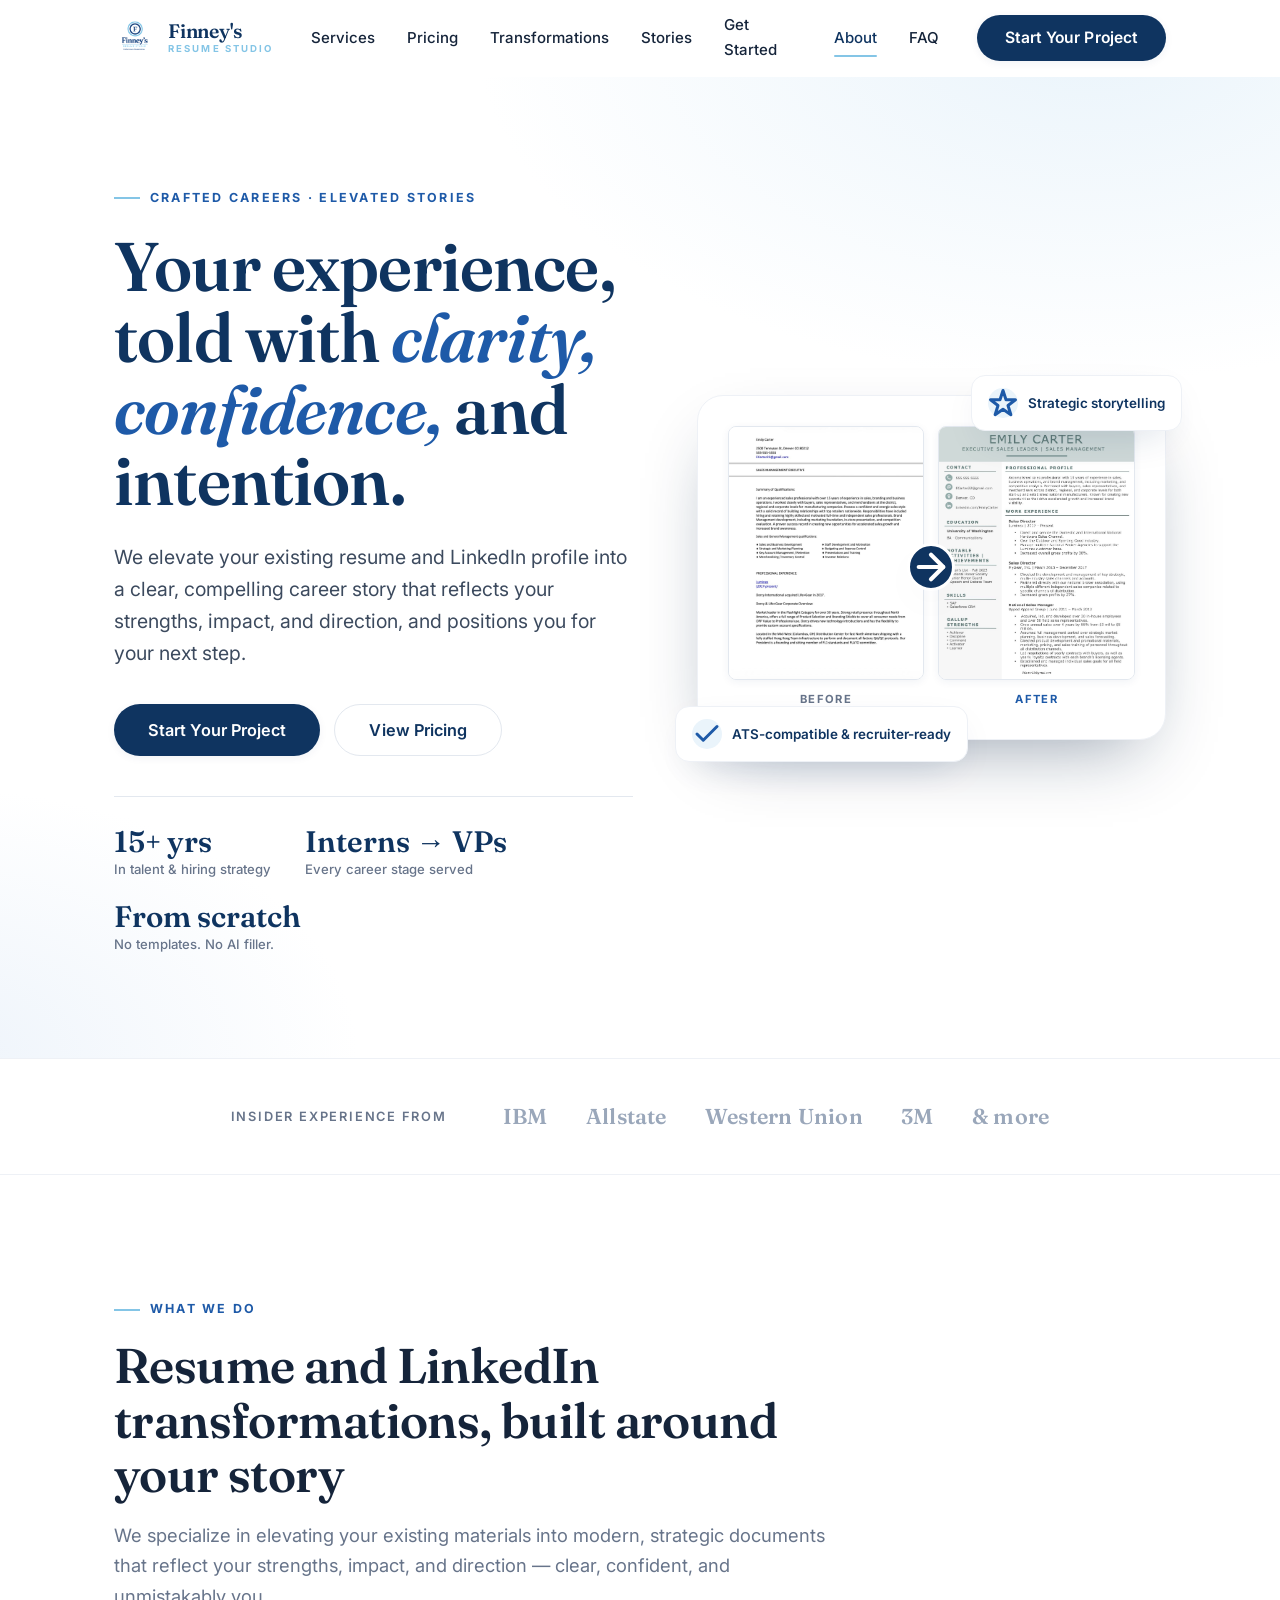
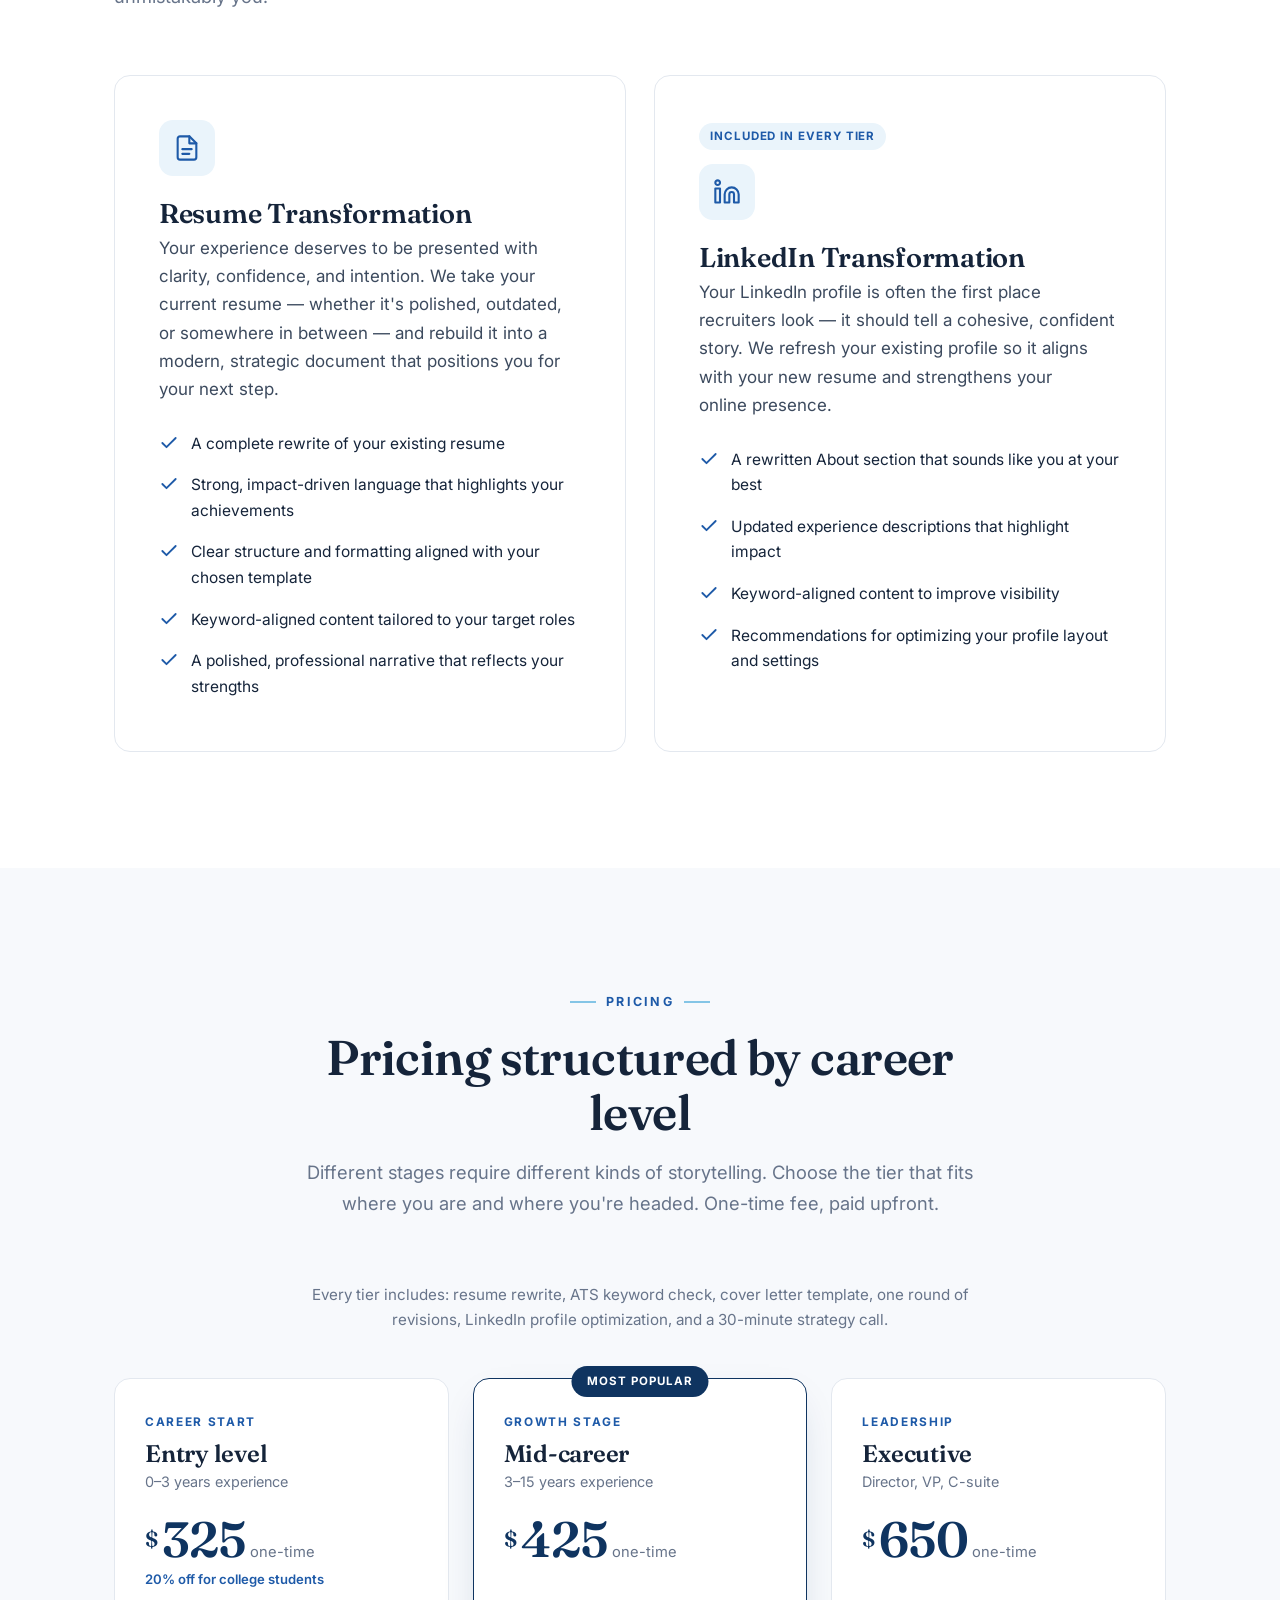
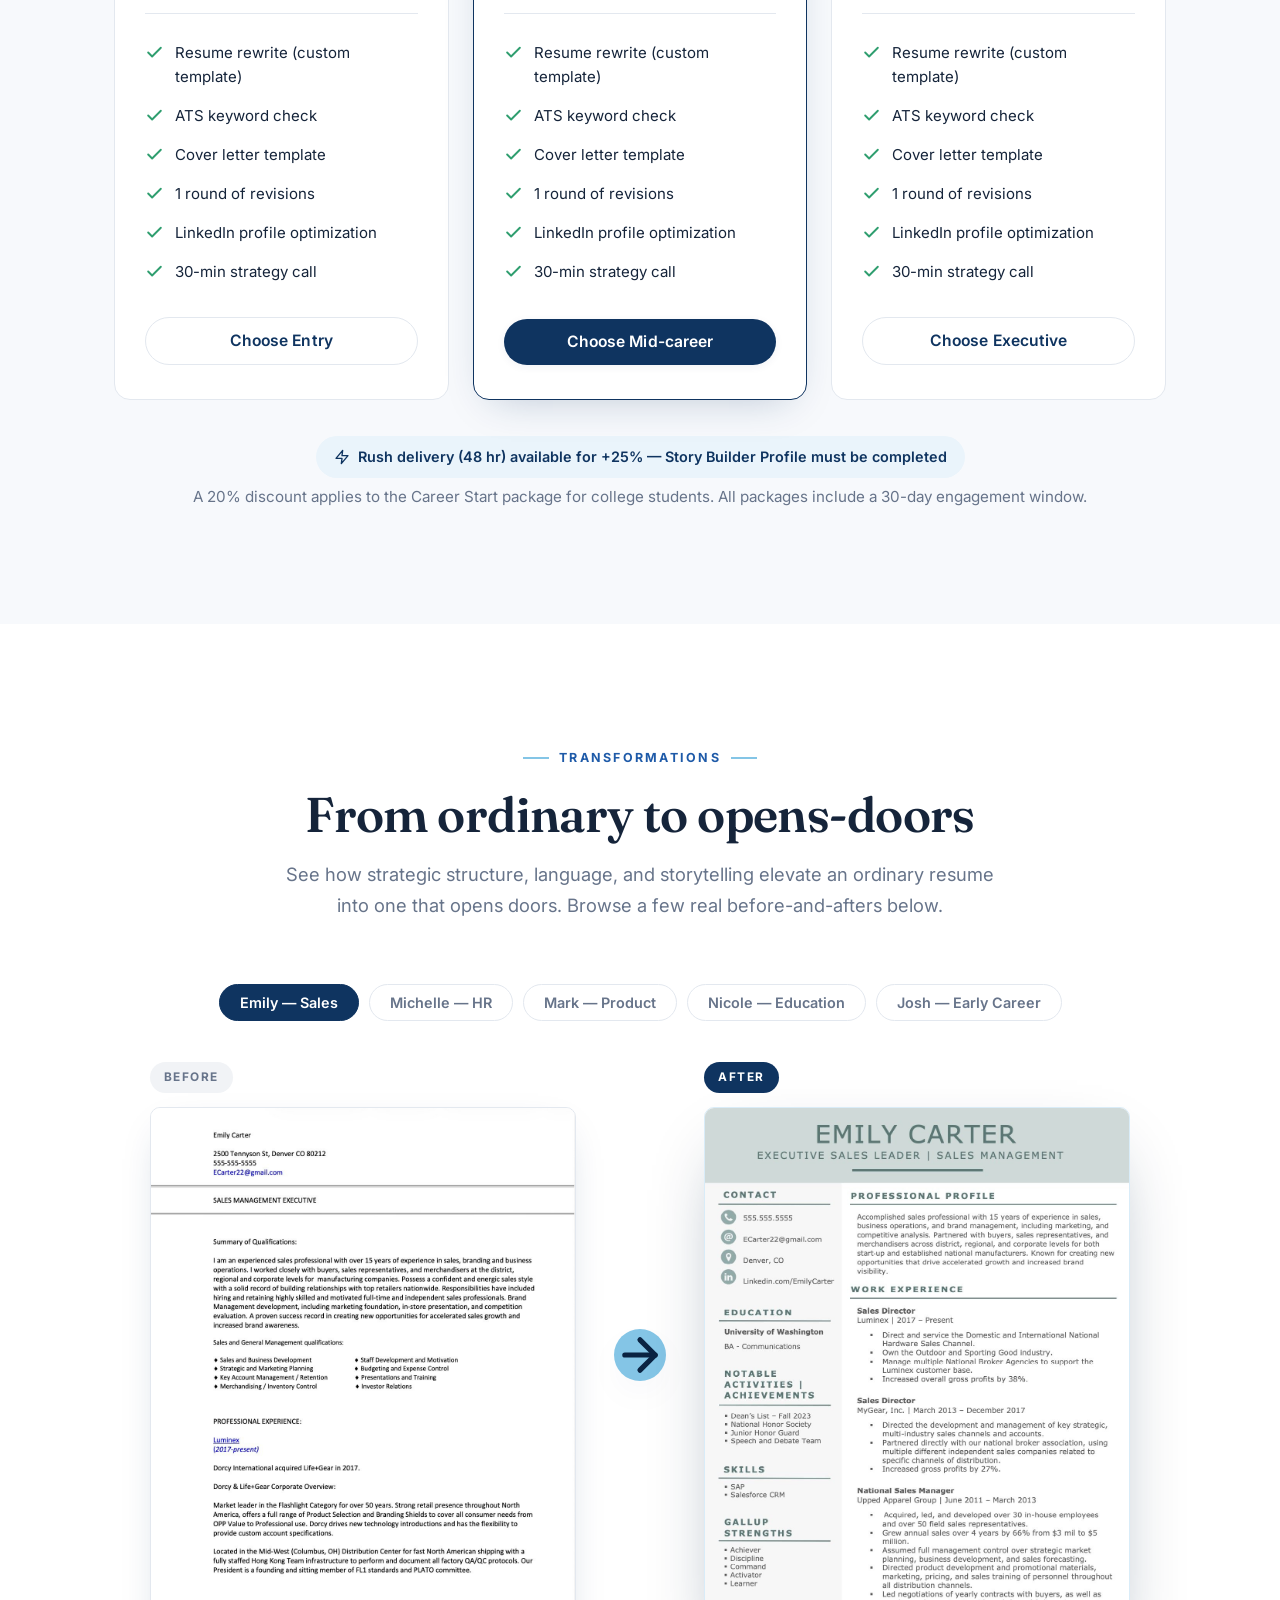
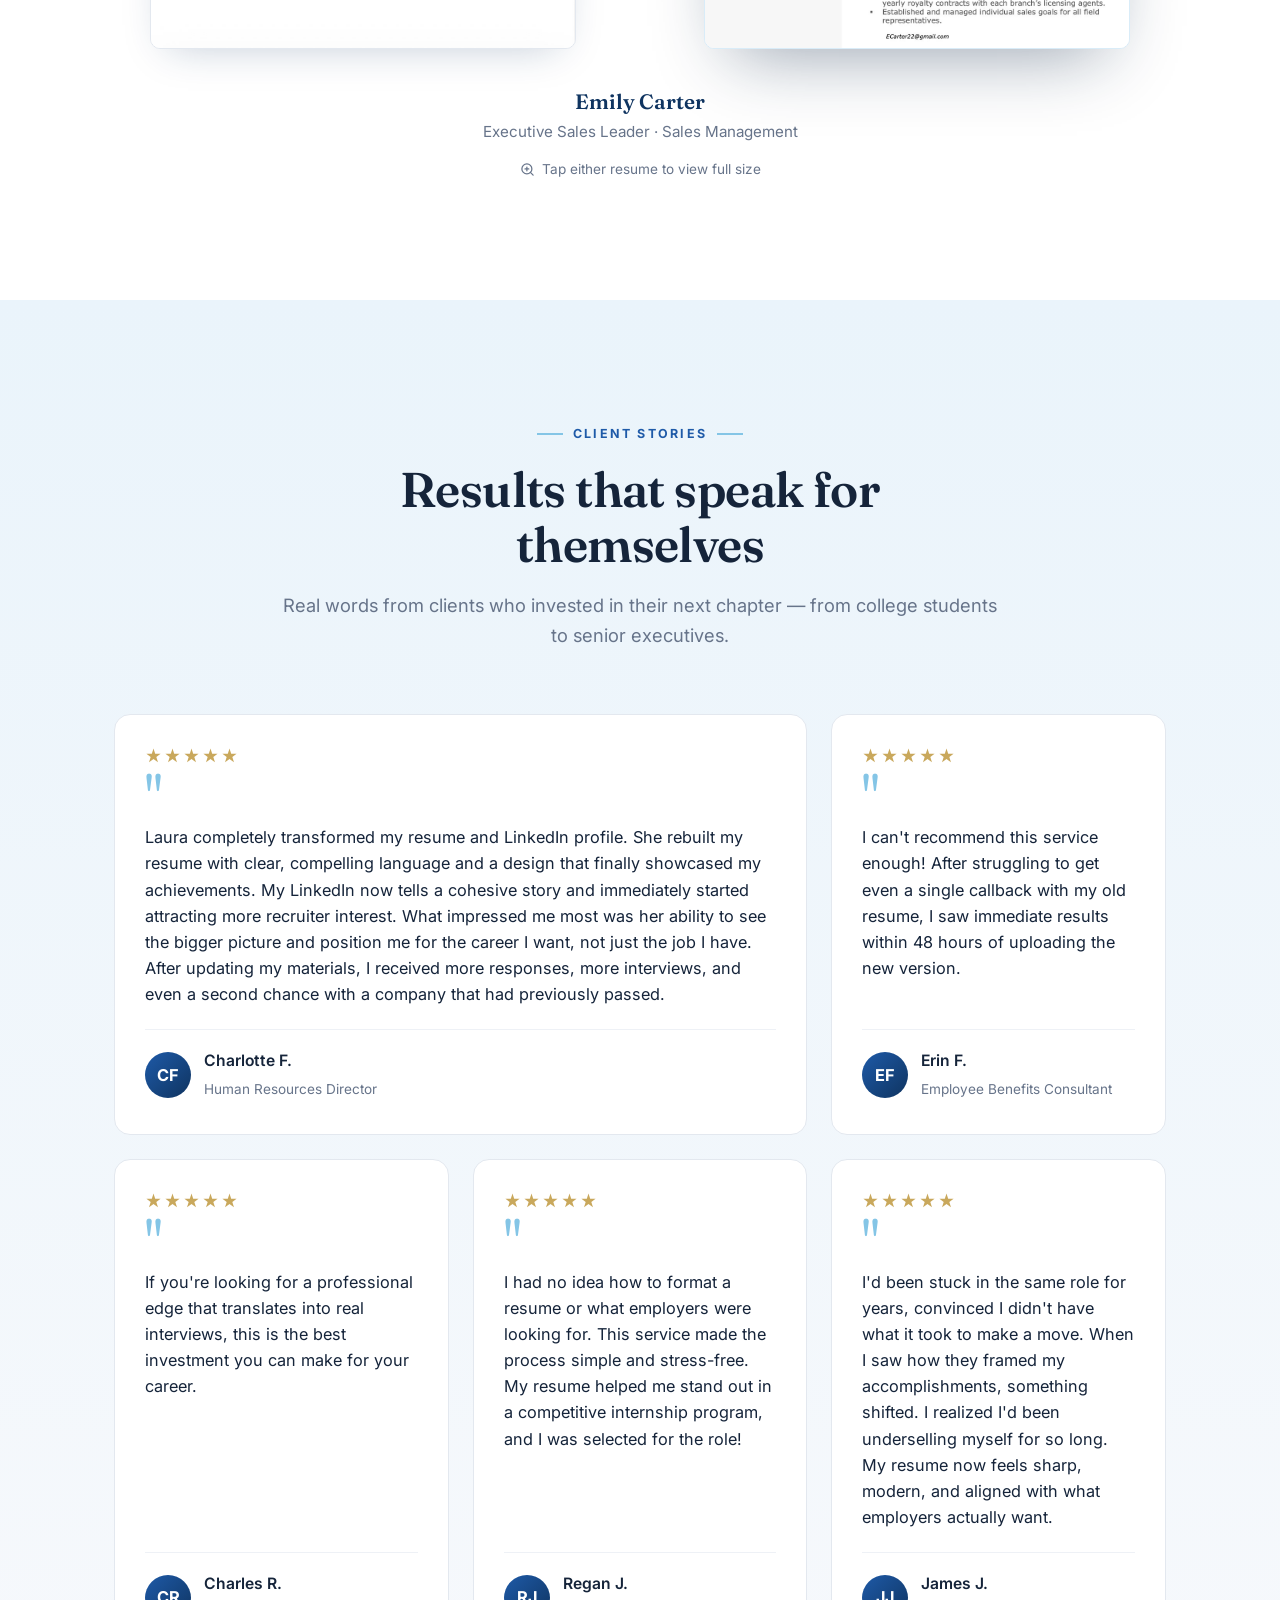
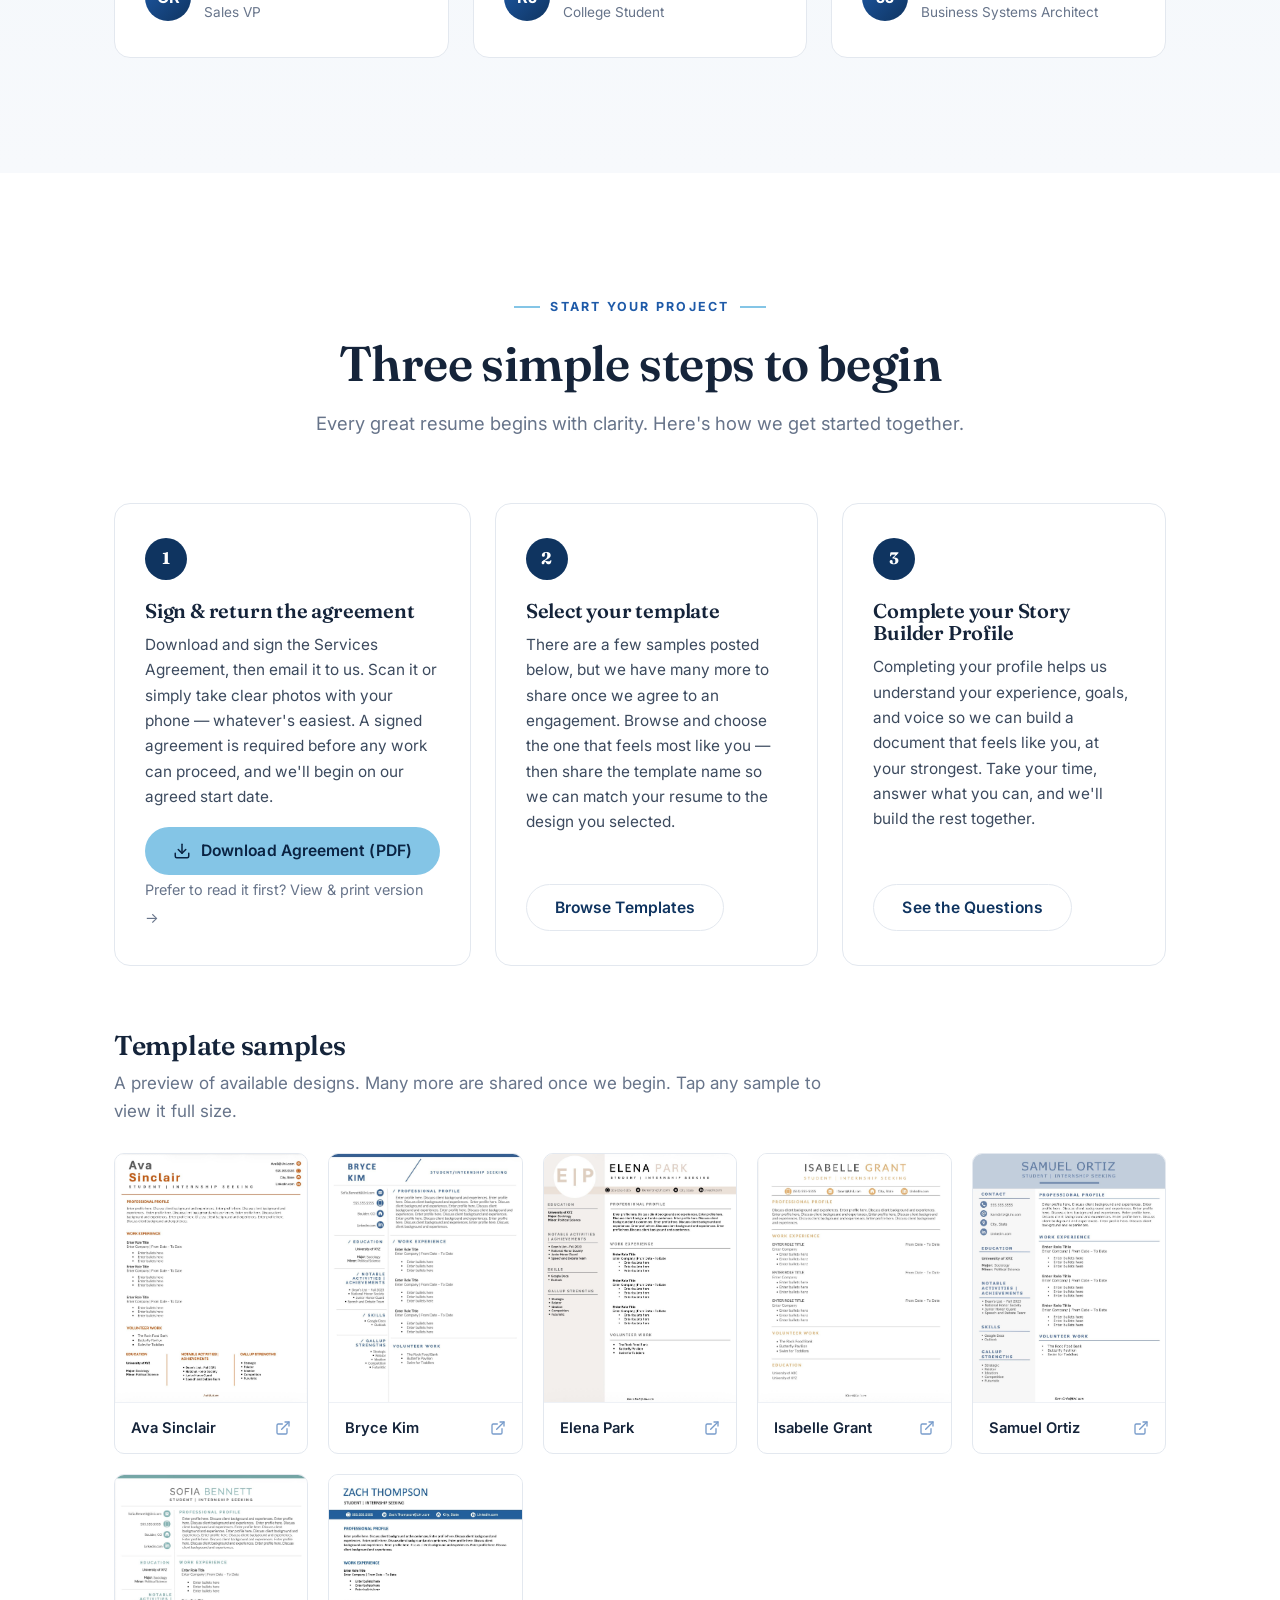
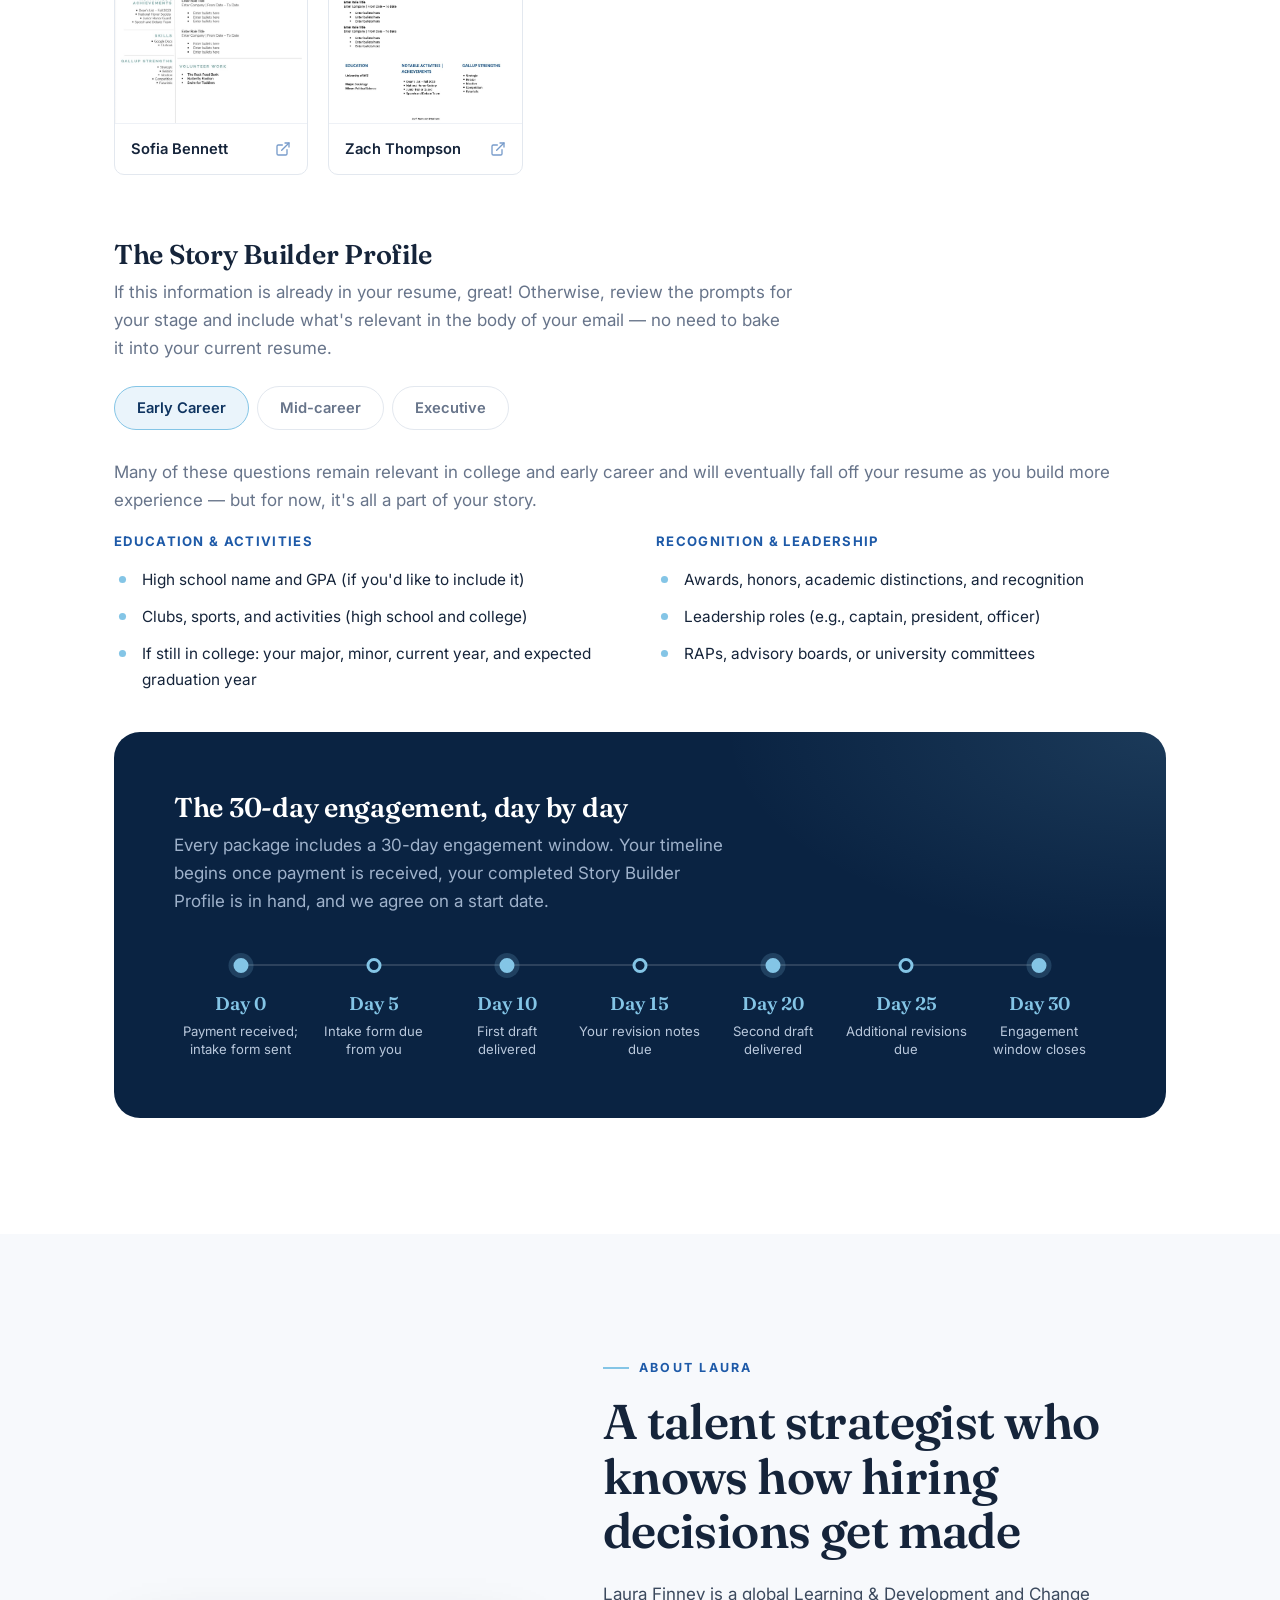
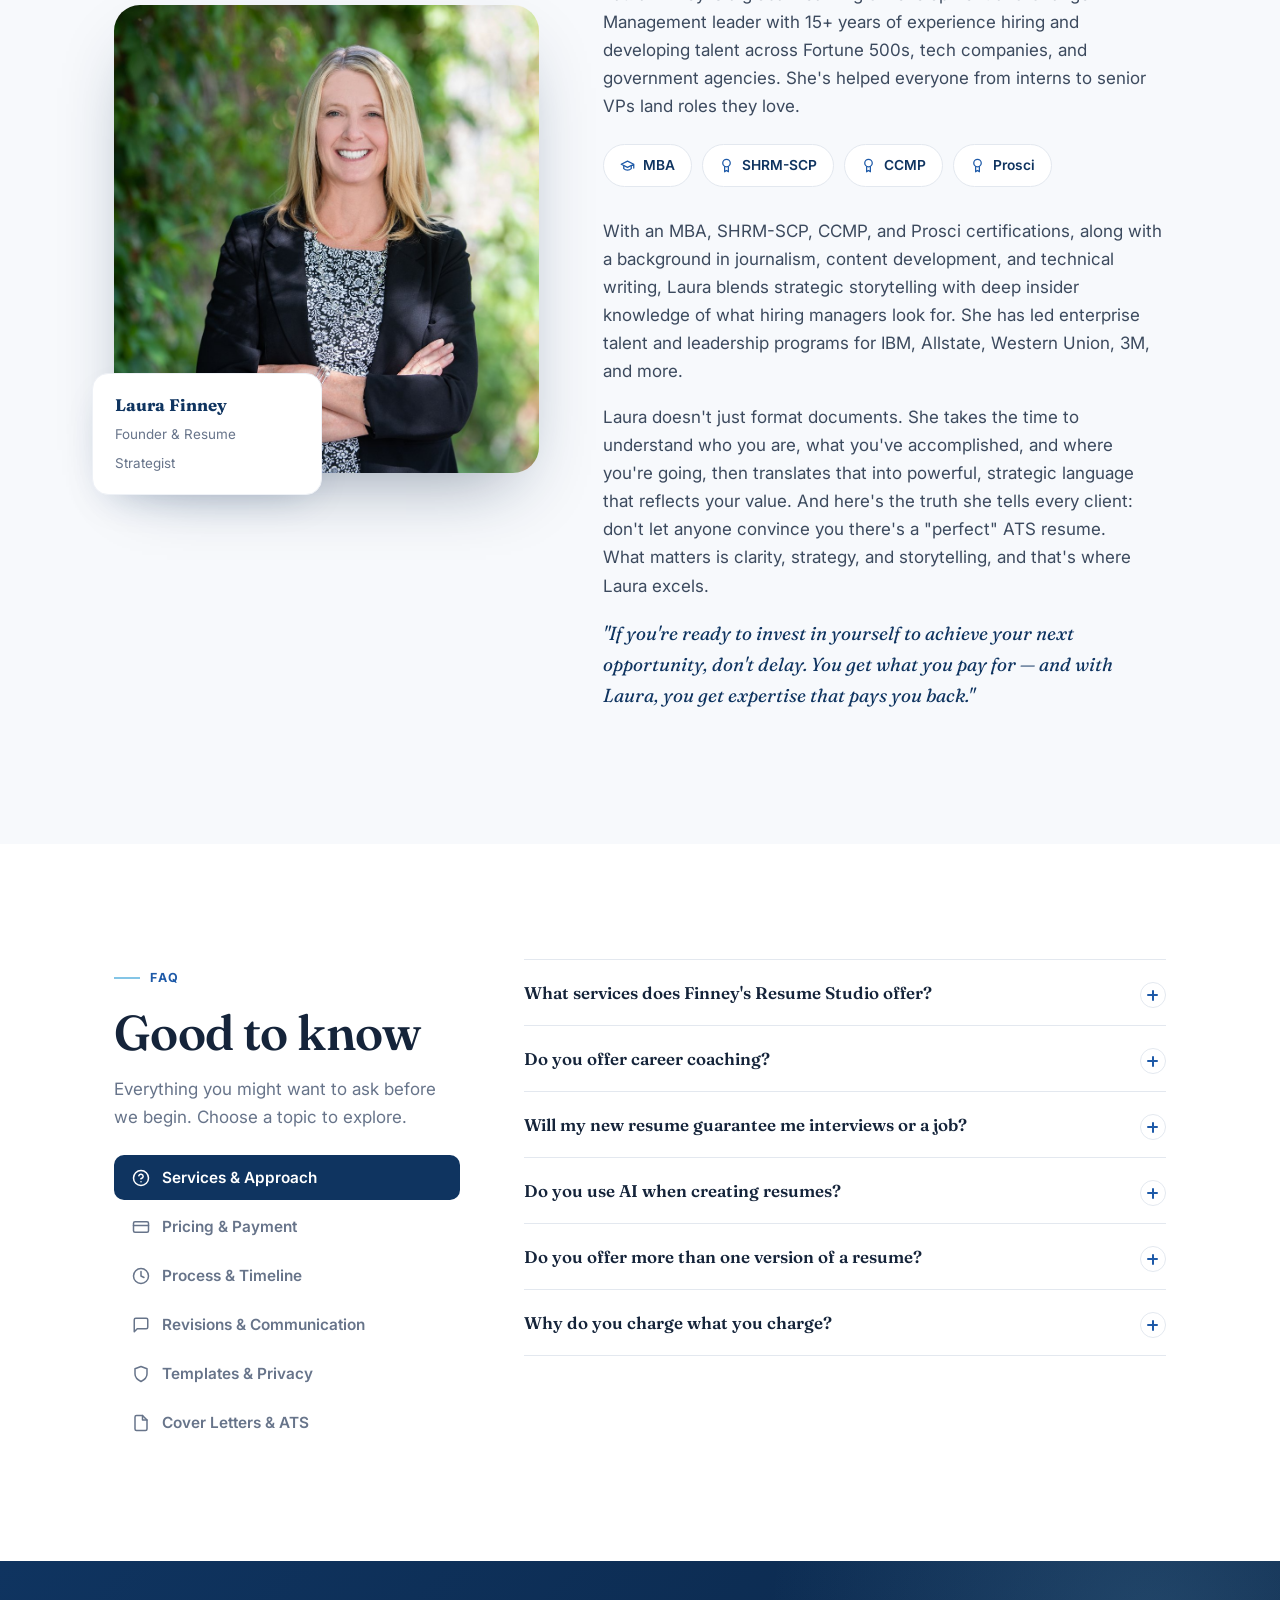
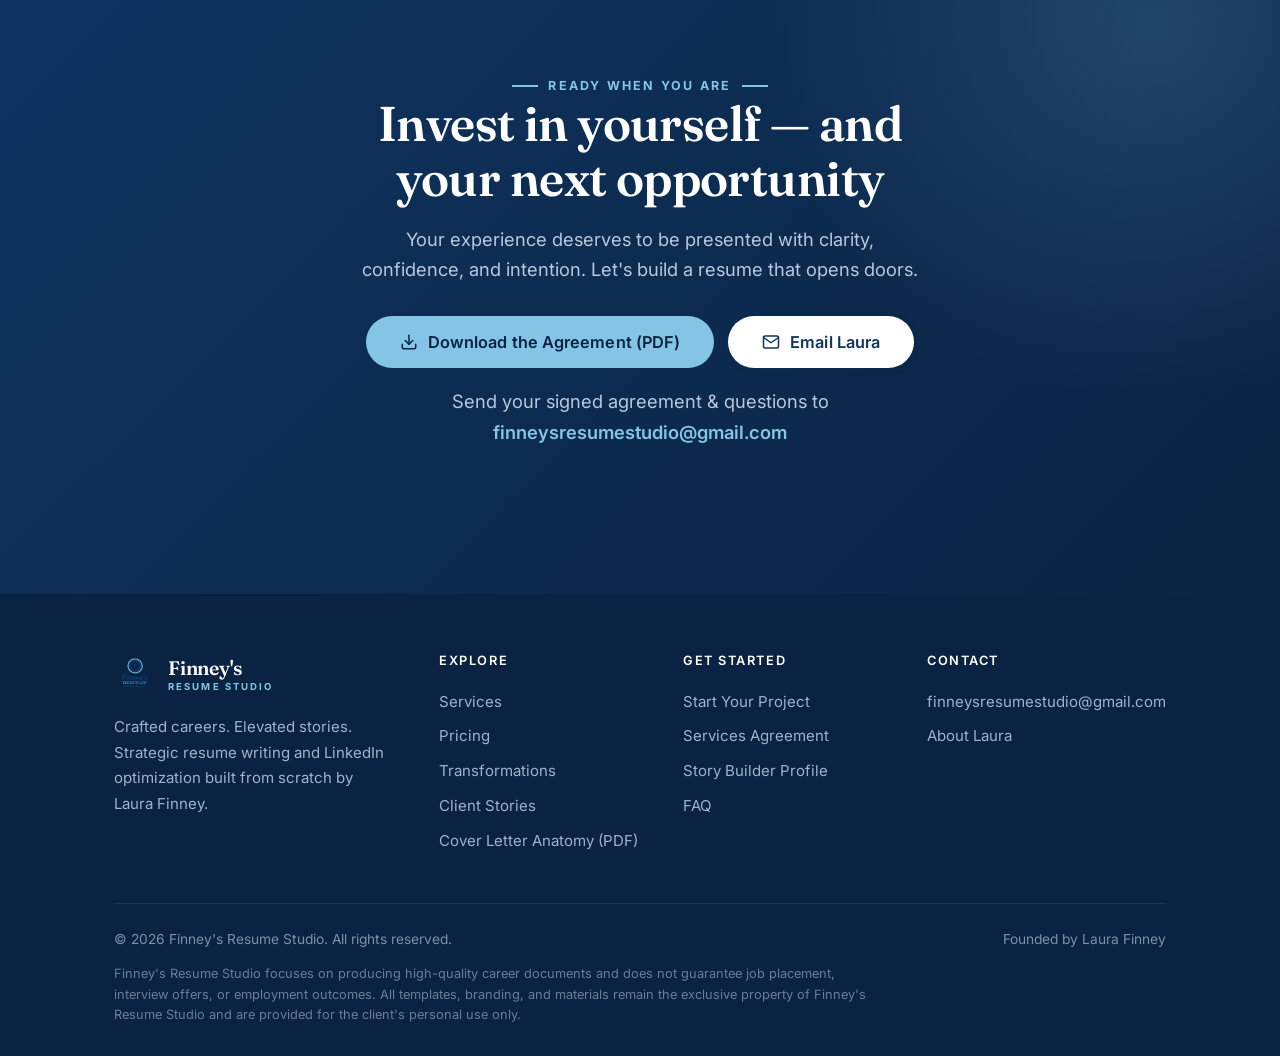
==== commit 05bfc96f: "Apply client edits: single package, PDF agreement, copy fixes Client-requested edits from "Edits to " ====
--- a/index.html
+++ b/index.html
@@ -47,10 +47,10 @@
     "slogan": "Crafted careers. Elevated stories.",
     "url": "https://finneysresumestudio-create.github.io/",
     "image": "https://finneysresumestudio-create.github.io/assets/img/logo.png",
-    "email": "finneyresumestudio@gmail.com",
+    "email": "finneysresumestudio@gmail.com",
     "founder": { "@type": "Person", "name": "Laura Finney" },
     "areaServed": "United States",
-    "priceRange": "$275–$650"
+    "priceRange": "$325–$650"
   }
   </script>
 </head>
@@ -104,7 +104,7 @@
         <div class="hero-copy">
           <span class="eyebrow">Crafted Careers · Elevated Stories</span>
           <h1 id="hero-title">Your experience, told with <em>clarity, confidence,</em> and intention.</h1>
-          <p class="lede">We elevate your existing resume and LinkedIn profile into a clear, compelling career story that reflects your strengths, impact, and direction — and positions you for your next step.</p>
+          <p class="lede">We elevate your existing resume and LinkedIn profile into a clear, compelling career story that reflects your strengths, impact, and direction, and positions you for your next step.</p>
           <div class="hero-cta">
             <a class="btn btn-primary btn-lg" href="#start">Start Your Project</a>
             <a class="btn btn-ghost btn-lg" href="#pricing">View Pricing</a>
@@ -158,7 +158,7 @@
       <div class="container">
         <div class="section-head">
           <span class="eyebrow">What We Do</span>
-          <h2 id="services-title">Resume &amp; LinkedIn transformations, built around your story</h2>
+          <h2 id="services-title">Resume and LinkedIn transformations, built around your story</h2>
           <p class="lede">We specialize in elevating your existing materials into modern, strategic documents that reflect your strengths, impact, and direction — clear, confident, and unmistakably you.</p>
         </div>
         <div class="services-grid">
@@ -177,7 +177,7 @@
             </ul>
           </article>
           <article class="service-card reveal">
-            <span class="service-tag">Available with the Full Package</span>
+            <span class="service-tag">Included in every tier</span>
             <div class="service-icon" aria-hidden="true">
               <svg viewBox="0 0 24 24" fill="none" stroke="currentColor" stroke-width="1.8" stroke-linecap="round" stroke-linejoin="round"><path d="M16 8a6 6 0 0 1 6 6v7h-4v-7a2 2 0 0 0-4 0v7h-4v-7a6 6 0 0 1 6-6z"/><rect x="2" y="9" width="4" height="12"/><circle cx="4" cy="4" r="2"/></svg>
             </div>
@@ -200,76 +200,12 @@
         <div class="section-head center">
           <span class="eyebrow center">Pricing</span>
           <h2 id="pricing-title">Pricing structured by career level</h2>
-          <p class="lede">Different stages require different kinds of storytelling. Choose the package that fits where you are — and where you're headed. One-time fee, paid upfront.</p>
-        </div>
-
-        <div style="text-align:center">
-          <div class="pricing-toggle" role="tablist" aria-label="Choose package">
-            <button id="tab-standard" role="tab" aria-selected="true" aria-controls="grid-standard" class="active" data-pkg="standard">Standard Package</button>
-            <button id="tab-full" role="tab" aria-selected="false" aria-controls="grid-full" data-pkg="full">Full Package</button>
-          </div>
-        </div>
-        <p class="toggle-note" id="pkgNote"><strong>Standard</strong> — the core resume rewrite, ATS keyword check, cover letter template &amp; one revision round.</p>
-
-        <!-- STANDARD -->
-        <div class="pricing-grid" id="grid-standard" role="tabpanel" aria-labelledby="tab-standard">
-          <article class="price-card reveal">
-            <span class="price-tier">Career Start</span>
-            <h3>Entry level</h3>
-            <p class="price-exp">0–3 years experience</p>
-            <div class="price-amt"><span class="cur">$</span><span class="num">275</span><span class="per">one-time</span></div>
-            <p class="price-student">20% off for college students</p>
-            <div class="divider"></div>
-            <ul class="price-features">
-              <li class="yes"><svg viewBox="0 0 24 24" fill="none" stroke="currentColor" stroke-width="2.4" stroke-linecap="round" stroke-linejoin="round"><polyline points="20 6 9 17 4 12"/></svg>Resume rewrite (custom template)</li>
-              <li class="yes"><svg viewBox="0 0 24 24" fill="none" stroke="currentColor" stroke-width="2.4" stroke-linecap="round" stroke-linejoin="round"><polyline points="20 6 9 17 4 12"/></svg>ATS keyword check</li>
-              <li class="yes"><svg viewBox="0 0 24 24" fill="none" stroke="currentColor" stroke-width="2.4" stroke-linecap="round" stroke-linejoin="round"><polyline points="20 6 9 17 4 12"/></svg>Cover letter template</li>
-              <li class="yes"><svg viewBox="0 0 24 24" fill="none" stroke="currentColor" stroke-width="2.4" stroke-linecap="round" stroke-linejoin="round"><polyline points="20 6 9 17 4 12"/></svg>1 round of revisions</li>
-              <li class="no"><svg viewBox="0 0 24 24" fill="none" stroke="currentColor" stroke-width="2.4" stroke-linecap="round" stroke-linejoin="round"><line x1="18" y1="6" x2="6" y2="18"/><line x1="6" y1="6" x2="18" y2="18"/></svg>LinkedIn profile optimization</li>
-              <li class="no"><svg viewBox="0 0 24 24" fill="none" stroke="currentColor" stroke-width="2.4" stroke-linecap="round" stroke-linejoin="round"><line x1="18" y1="6" x2="6" y2="18"/><line x1="6" y1="6" x2="18" y2="18"/></svg>30-min strategy call</li>
-            </ul>
-            <a class="btn btn-ghost btn-block" href="#start">Choose Entry</a>
-          </article>
-
-          <article class="price-card featured reveal">
-            <span class="price-tier">Growth Stage</span>
-            <h3>Mid-career</h3>
-            <p class="price-exp">3–15 years experience</p>
-            <div class="price-amt"><span class="cur">$</span><span class="num">375</span><span class="per">one-time</span></div>
-            <p class="price-student">&nbsp;</p>
-            <div class="divider"></div>
-            <ul class="price-features">
-              <li class="yes"><svg viewBox="0 0 24 24" fill="none" stroke="currentColor" stroke-width="2.4" stroke-linecap="round" stroke-linejoin="round"><polyline points="20 6 9 17 4 12"/></svg>Resume rewrite (custom template)</li>
-              <li class="yes"><svg viewBox="0 0 24 24" fill="none" stroke="currentColor" stroke-width="2.4" stroke-linecap="round" stroke-linejoin="round"><polyline points="20 6 9 17 4 12"/></svg>ATS keyword check</li>
-              <li class="yes"><svg viewBox="0 0 24 24" fill="none" stroke="currentColor" stroke-width="2.4" stroke-linecap="round" stroke-linejoin="round"><polyline points="20 6 9 17 4 12"/></svg>Cover letter template</li>
-              <li class="yes"><svg viewBox="0 0 24 24" fill="none" stroke="currentColor" stroke-width="2.4" stroke-linecap="round" stroke-linejoin="round"><polyline points="20 6 9 17 4 12"/></svg>1 round of revisions</li>
-              <li class="no"><svg viewBox="0 0 24 24" fill="none" stroke="currentColor" stroke-width="2.4" stroke-linecap="round" stroke-linejoin="round"><line x1="18" y1="6" x2="6" y2="18"/><line x1="6" y1="6" x2="18" y2="18"/></svg>LinkedIn profile optimization</li>
-              <li class="no"><svg viewBox="0 0 24 24" fill="none" stroke="currentColor" stroke-width="2.4" stroke-linecap="round" stroke-linejoin="round"><line x1="18" y1="6" x2="6" y2="18"/><line x1="6" y1="6" x2="18" y2="18"/></svg>30-min strategy call</li>
-            </ul>
-            <a class="btn btn-primary btn-block" href="#start">Choose Mid-career</a>
-          </article>
-
-          <article class="price-card reveal">
-            <span class="price-tier">Leadership</span>
-            <h3>Executive</h3>
-            <p class="price-exp">Director, VP, C-suite</p>
-            <div class="price-amt"><span class="cur">$</span><span class="num">600</span><span class="per">one-time</span></div>
-            <p class="price-student">&nbsp;</p>
-            <div class="divider"></div>
-            <ul class="price-features">
-              <li class="yes"><svg viewBox="0 0 24 24" fill="none" stroke="currentColor" stroke-width="2.4" stroke-linecap="round" stroke-linejoin="round"><polyline points="20 6 9 17 4 12"/></svg>Resume rewrite (custom template)</li>
-              <li class="yes"><svg viewBox="0 0 24 24" fill="none" stroke="currentColor" stroke-width="2.4" stroke-linecap="round" stroke-linejoin="round"><polyline points="20 6 9 17 4 12"/></svg>ATS keyword check</li>
-              <li class="yes"><svg viewBox="0 0 24 24" fill="none" stroke="currentColor" stroke-width="2.4" stroke-linecap="round" stroke-linejoin="round"><polyline points="20 6 9 17 4 12"/></svg>Cover letter template</li>
-              <li class="yes"><svg viewBox="0 0 24 24" fill="none" stroke="currentColor" stroke-width="2.4" stroke-linecap="round" stroke-linejoin="round"><polyline points="20 6 9 17 4 12"/></svg>1 round of revisions</li>
-              <li class="no"><svg viewBox="0 0 24 24" fill="none" stroke="currentColor" stroke-width="2.4" stroke-linecap="round" stroke-linejoin="round"><line x1="18" y1="6" x2="6" y2="18"/><line x1="6" y1="6" x2="18" y2="18"/></svg>LinkedIn profile optimization</li>
-              <li class="no"><svg viewBox="0 0 24 24" fill="none" stroke="currentColor" stroke-width="2.4" stroke-linecap="round" stroke-linejoin="round"><line x1="18" y1="6" x2="6" y2="18"/><line x1="6" y1="6" x2="18" y2="18"/></svg>30-min strategy call</li>
-            </ul>
-            <a class="btn btn-ghost btn-block" href="#start">Choose Executive</a>
-          </article>
-        </div>
-
-        <!-- FULL -->
-        <div class="pricing-grid" id="grid-full" role="tabpanel" aria-labelledby="tab-full" hidden>
+          <p class="lede">Different stages require different kinds of storytelling. Choose the tier that fits where you are and where you're headed. One-time fee, paid upfront.</p>
+        </div>
+
+        <p class="toggle-note">Every tier includes: resume rewrite, ATS keyword check, cover letter template, one round of revisions, LinkedIn profile optimization, and a 30-minute strategy call.</p>
+
+        <div class="pricing-grid">
           <article class="price-card reveal">
             <span class="price-tier">Career Start</span>
             <h3>Entry level</h3>
@@ -468,9 +404,9 @@
             <h3>Sign &amp; return the agreement</h3>
             <p>Download and sign the Services Agreement, then email it to us. Scan it or simply take clear photos with your phone — whatever's easiest. A signed agreement is required before any work can proceed, and we'll begin on our agreed start date.</p>
             <div class="step-cta">
-              <a class="btn btn-accent" href="assets/docs/finneys-resume-studio-services-agreement.docx" download>
+              <a class="btn btn-accent" href="assets/docs/finneys-resume-studio-services-agreement.pdf" download>
                 <svg viewBox="0 0 24 24" fill="none" stroke="currentColor" stroke-width="2" stroke-linecap="round" stroke-linejoin="round"><path d="M21 15v4a2 2 0 0 1-2 2H5a2 2 0 0 1-2-2v-4"/><polyline points="7 10 12 15 17 10"/><line x1="12" y1="15" x2="12" y2="3"/></svg>
-                Download Agreement
+                Download Agreement (PDF)
               </a>
               <a class="muted-link" href="agreement.html" target="_blank" rel="noopener">Prefer to read it first? View &amp; print version →</a>
             </div>
@@ -611,7 +547,7 @@
         <!-- Timeline -->
         <div class="timeline-wrap reveal">
           <h3>The 30-day engagement, day by day</h3>
-          <p class="t-intro">Every package includes a 30-day engagement window. Your timeline begins once payment is received and your completed Story Builder Profile is in hand.</p>
+          <p class="t-intro">Every package includes a 30-day engagement window. Your timeline begins once payment is received, your completed Story Builder Profile is in hand, and we agree on a start date.</p>
           <div class="timeline">
             <div class="t-step key"><span class="t-dot"></span><div class="t-day">Day 0</div><div class="t-label">Payment received; intake form sent</div></div>
             <div class="t-step"><span class="t-dot"></span><div class="t-day">Day 5</div><div class="t-label">Intake form due from you</div></div>
@@ -645,8 +581,8 @@
             <span class="cred"><svg viewBox="0 0 24 24" fill="none" stroke="currentColor" stroke-width="2" stroke-linecap="round" stroke-linejoin="round"><circle cx="12" cy="8" r="6"/><path d="M9 13.8V22l3-2 3 2v-8.2"/></svg>CCMP</span>
             <span class="cred"><svg viewBox="0 0 24 24" fill="none" stroke="currentColor" stroke-width="2" stroke-linecap="round" stroke-linejoin="round"><circle cx="12" cy="8" r="6"/><path d="M9 13.8V22l3-2 3 2v-8.2"/></svg>Prosci</span>
           </div>
-          <p>With an MBA, SHRM-SCP, CCMP, and Prosci certifications — along with a background in journalism, content development, and technical writing — Laura blends strategic storytelling with deep insider knowledge of what hiring managers look for. She has led enterprise talent and leadership programs for IBM, Allstate, Western Union, 3M, and more.</p>
-          <p>Laura doesn't just format documents. She takes the time to understand who you are, what you've accomplished, and where you're going — then translates that into powerful, strategic language that reflects your value. And here's the truth she tells every client: don't let anyone convince you there's a "perfect" ATS resume. What matters is clarity, strategy, and storytelling, and that's where Laura excels.</p>
+          <p>With an MBA, SHRM-SCP, CCMP, and Prosci certifications, along with a background in journalism, content development, and technical writing, Laura blends strategic storytelling with deep insider knowledge of what hiring managers look for. She has led enterprise talent and leadership programs for IBM, Allstate, Western Union, 3M, and more.</p>
+          <p>Laura doesn't just format documents. She takes the time to understand who you are, what you've accomplished, and where you're going, then translates that into powerful, strategic language that reflects your value. And here's the truth she tells every client: don't let anyone convince you there's a "perfect" ATS resume. What matters is clarity, strategy, and storytelling, and that's where Laura excels.</p>
           <p class="signoff">"If you're ready to invest in yourself to achieve your next opportunity, don't delay. You get what you pay for — and with Laura, you get expertise that pays you back."</p>
         </div>
       </div>
@@ -693,9 +629,9 @@
             <div class="faq-item"><button class="faq-q" aria-expanded="false">What services does Finney's Resume Studio offer?<span class="icon" aria-hidden="true"></span></button><div class="faq-a"><div class="faq-a-inner"><p>Depending on the package you purchase, services may include:</p><ul><li>Resume writing or rewriting</li><li>Resume template creation</li><li>Cover letter template</li><li>LinkedIn profile optimization</li></ul><p>Each package specifies which deliverables are included.</p></div></div></div>
             <div class="faq-item"><button class="faq-q" aria-expanded="false">Do you offer career coaching?<span class="icon" aria-hidden="true"></span></button><div class="faq-a"><div class="faq-a-inner"><p>No. Career coaching, interview preparation, and job search strategy are not included in any package and are not currently offered as add-ons.</p></div></div></div>
             <div class="faq-item"><button class="faq-q" aria-expanded="false">Will my new resume guarantee me interviews or a job?<span class="icon" aria-hidden="true"></span></button><div class="faq-a"><div class="faq-a-inner"><p>Finney's Resume Studio is committed to delivering high-quality career documents, but cannot guarantee job placement, interview invitations, or any specific employment outcome. Resume effectiveness depends on many external factors outside the scope of these services.</p></div></div></div>
-            <div class="faq-item"><button class="faq-q" aria-expanded="false">Do you use AI when creating resumes?<span class="icon" aria-hidden="true"></span></button><div class="faq-a"><div class="faq-a-inner"><p>I use AI selectively — not to write your resume for you, but to enhance the quality and accuracy of my work. I never run your full resume through an AI tool to recreate it, because doing so strips out the personal tone, nuance, and authenticity that make your story compelling. Your voice and experience stay human and reflect who you are.</p><p>Where I do use AI:</p><ul><li>To double-check accuracy or clarity in complex bullets</li><li>To explore alternate wording when something feels clunky or unclear</li><li>To compare your resume against job descriptions and identify keywords that ATS or AI-screening tools may prioritize</li></ul><p>Think of AI as a supporting tool — not the writer.</p></div></div></div>
+            <div class="faq-item"><button class="faq-q" aria-expanded="false">Do you use AI when creating resumes?<span class="icon" aria-hidden="true"></span></button><div class="faq-a"><div class="faq-a-inner"><p>I use AI selectively, not to write your resume for you, but to enhance the quality and accuracy of my work. I never run your full resume through an AI tool to recreate it, because doing so strips out the personal tone, nuance, and authenticity that make your story compelling. Your voice and experience stay human and reflect who you are.</p><p>Where I do use AI:</p><ul><li>To double-check accuracy or clarity in complex bullets</li><li>To explore alternate wording when something feels clunky or unclear</li><li>To compare your resume against job descriptions and identify keywords that ATS or AI-screening tools may prioritize</li></ul><p>Think of AI as a supporting tool, not the writer.</p></div></div></div>
             <div class="faq-item"><button class="faq-q" aria-expanded="false">Do you offer more than one version of a resume?<span class="icon" aria-hidden="true"></span></button><div class="faq-a"><div class="faq-a-inner"><p>Yes. If you're targeting different areas of expertise, we can create an additional resume that highlights your broader experience. This service is available for an additional fee of $100. We don't recommend tailoring your resume to individual job postings; instead, we focus on emphasizing the specific skills and achievements that align with the types of roles you're pursuing.</p></div></div></div>
-            <div class="faq-item"><button class="faq-q" aria-expanded="false">Why do you charge what you charge?<span class="icon" aria-hidden="true"></span></button><div class="faq-a"><div class="faq-a-inner"><p>The short answer: because your career deserves more than a template, and doing this work well takes time, expertise, and intention.</p><p>Every document is built from scratch and shaped by more than 15 years in talent strategy, organizational development, and career development — inside Fortune 500 companies, government agencies, and global tech firms. That's why pricing is structured by career level: entry-level needs clarity and direction, mid-career needs positioning, and executive needs narrative. It isn't about word count — it's about the depth of strategy required to tell your story well. No templates. No shortcuts. No AI filler.</p></div></div></div>
+            <div class="faq-item"><button class="faq-q" aria-expanded="false">Why do you charge what you charge?<span class="icon" aria-hidden="true"></span></button><div class="faq-a"><div class="faq-a-inner"><p>The short answer: because your career deserves more than a template, and doing this work well takes time, expertise, and intention.</p><p>Every document is built from scratch and shaped by more than 15 years in talent strategy, organizational development, and career development inside Fortune 500 companies, government agencies, and global tech firms. That's why pricing is structured by career level: entry-level needs clarity and direction, mid-career needs positioning, and executive needs narrative. It isn't about word count, it's about the depth of strategy required to tell your story well. No templates. No shortcuts. No AI filler.</p></div></div></div>
           </div>
 
           <!-- PAYMENT -->
@@ -743,16 +679,16 @@
         <h2>Invest in yourself — and your next opportunity</h2>
         <p>Your experience deserves to be presented with clarity, confidence, and intention. Let's build a resume that opens doors.</p>
         <div class="cta-actions">
-          <a class="btn btn-accent btn-lg" href="assets/docs/finneys-resume-studio-services-agreement.docx" download>
+          <a class="btn btn-accent btn-lg" href="assets/docs/finneys-resume-studio-services-agreement.pdf" download>
             <svg viewBox="0 0 24 24" fill="none" stroke="currentColor" stroke-width="2" stroke-linecap="round" stroke-linejoin="round"><path d="M21 15v4a2 2 0 0 1-2 2H5a2 2 0 0 1-2-2v-4"/><polyline points="7 10 12 15 17 10"/><line x1="12" y1="15" x2="12" y2="3"/></svg>
-            Download the Agreement
+            Download the Agreement (PDF)
           </a>
-          <a class="btn btn-light btn-lg" href="mailto:finneyresumestudio@gmail.com?subject=Starting%20My%20Project%20with%20Finney's%20Resume%20Studio">
+          <a class="btn btn-light btn-lg" href="mailto:finneysresumestudio@gmail.com?subject=Starting%20My%20Project%20with%20Finney's%20Resume%20Studio">
             <svg viewBox="0 0 24 24" fill="none" stroke="currentColor" stroke-width="2" stroke-linecap="round" stroke-linejoin="round"><path d="M4 4h16c1.1 0 2 .9 2 2v12c0 1.1-.9 2-2 2H4c-1.1 0-2-.9-2-2V6c0-1.1.9-2 2-2z"/><polyline points="22,6 12,13 2,6"/></svg>
             Email Laura
           </a>
         </div>
-        <p class="cta-email">Send your signed agreement &amp; questions to <a href="mailto:finneyresumestudio@gmail.com">finneyresumestudio@gmail.com</a></p>
+        <p class="cta-email">Send your signed agreement &amp; questions to <a href="mailto:finneysresumestudio@gmail.com">finneysresumestudio@gmail.com</a></p>
       </div>
     </section>
   </main>
@@ -777,18 +713,18 @@
           <a href="#pricing">Pricing</a>
           <a href="#transformations">Transformations</a>
           <a href="#stories">Client Stories</a>
+          <a href="assets/docs/cover-letter-anatomy.pdf" target="_blank" rel="noopener">Cover Letter Anatomy (PDF)</a>
         </div>
         <div class="footer-col">
           <h4>Get Started</h4>
           <a href="#start">Start Your Project</a>
-          <a href="assets/docs/finneys-resume-studio-services-agreement.docx" download>Services Agreement</a>
+          <a href="assets/docs/finneys-resume-studio-services-agreement.pdf" download>Services Agreement</a>
           <a href="#story-builder">Story Builder Profile</a>
           <a href="#faq">FAQ</a>
         </div>
         <div class="footer-col">
           <h4>Contact</h4>
-          <a href="mailto:finneyresumestudio@gmail.com">finneyresumestudio@gmail.com</a>
-          <a href="assets/docs/cover-letter-anatomy.pdf" target="_blank" rel="noopener">Cover Letter Anatomy (PDF)</a>
+          <a href="mailto:finneysresumestudio@gmail.com">finneysresumestudio@gmail.com</a>
           <a href="#about">About Laura</a>
         </div>
       </div>
--- a/css/styles.css
+++ b/css/styles.css
@@ -170,6 +170,9 @@
 .nav-toggle[aria-expanded="true"] span:nth-child(2) { opacity: 0; }
 .nav-toggle[aria-expanded="true"] span:nth-child(3) { transform: translateY(-7px) rotate(-45deg); }
 
+/* Mobile dropdown is hidden by default; only revealed as a slide-in panel on small screens */
+.mobile-menu { display: none; }
+
 /* ---------- Hero ---------- */
 .hero { padding-top: clamp(56px, 8vw, 104px); padding-bottom: clamp(60px, 8vw, 110px); position: relative; overflow: hidden; }
 .hero::before {
@@ -257,20 +260,13 @@
 .feature-list li svg { flex-shrink: 0; width: 20px; height: 20px; color: var(--royal); margin-top: 2px; }
 
 /* ---------- Pricing ---------- */
-.pricing-toggle {
-  display: inline-flex; align-items: center; gap: 4px; padding: 5px;
-  background: var(--paper-3); border-radius: 100px; margin: 0 auto 14px; border: 1px solid var(--line);
-}
-.pricing-toggle button {
-  padding: 11px 26px; border-radius: 100px; font-weight: 600; font-size: 0.95rem; color: var(--muted);
-  transition: all .3s var(--ease); position: relative;
-}
-.pricing-toggle button.active { background: var(--navy); color: #fff; box-shadow: var(--shadow-sm); }
-.toggle-note { text-align: center; color: var(--muted); font-size: 0.9rem; margin-bottom: 46px; }
+.toggle-note {
+  text-align: center; color: var(--muted); font-size: 0.95rem;
+  margin: 0 auto 46px; max-width: 720px;
+}
 .toggle-note strong { color: var(--royal); }
 
 .pricing-grid { display: grid; grid-template-columns: repeat(3, 1fr); gap: 24px; align-items: stretch; }
-.pricing-grid[hidden] { display: none; }
 .price-card {
   background: #fff; border: 1px solid var(--line); border-radius: var(--radius);
   padding: 34px 30px; display: flex; flex-direction: column; position: relative;
@@ -540,6 +536,7 @@
   .nav-links, .nav-actions .btn { display: none; }
   .nav-toggle { display: flex; }
   .mobile-menu {
+    display: block;
     position: fixed; inset: 76px 0 auto 0; background: #fff; border-bottom: 1px solid var(--line);
     box-shadow: var(--shadow); padding: 16px var(--gutter) 26px; transform: translateY(-120%);
     transition: transform .4s var(--ease); z-index: 99; max-height: calc(100vh - 76px); overflow-y: auto;
@@ -568,6 +565,5 @@
   .hero-badge { display: none; }
   .footer-grid { grid-template-columns: 1fr; }
   .footer-brand { grid-column: auto; }
-  .pricing-toggle button { padding: 10px 18px; font-size: 0.88rem; }
   .timeline { grid-template-columns: 1fr; }
 }
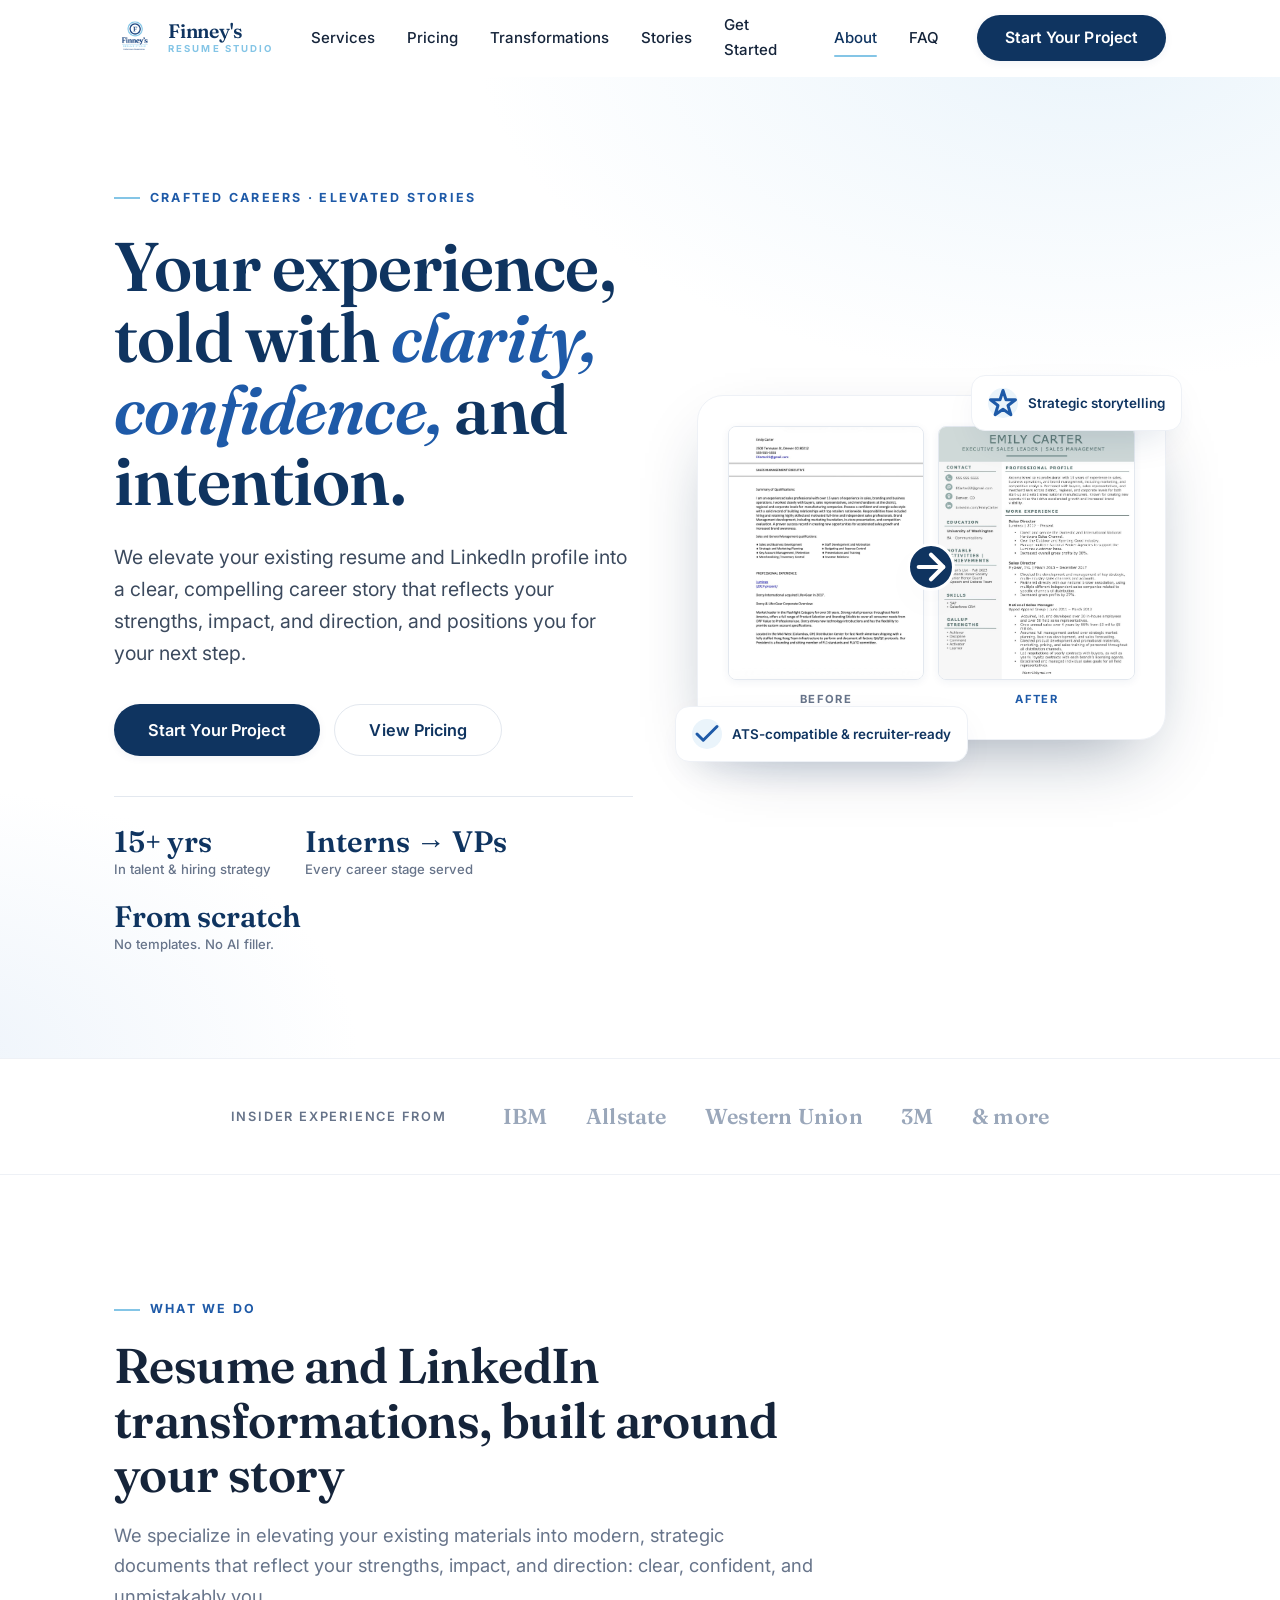
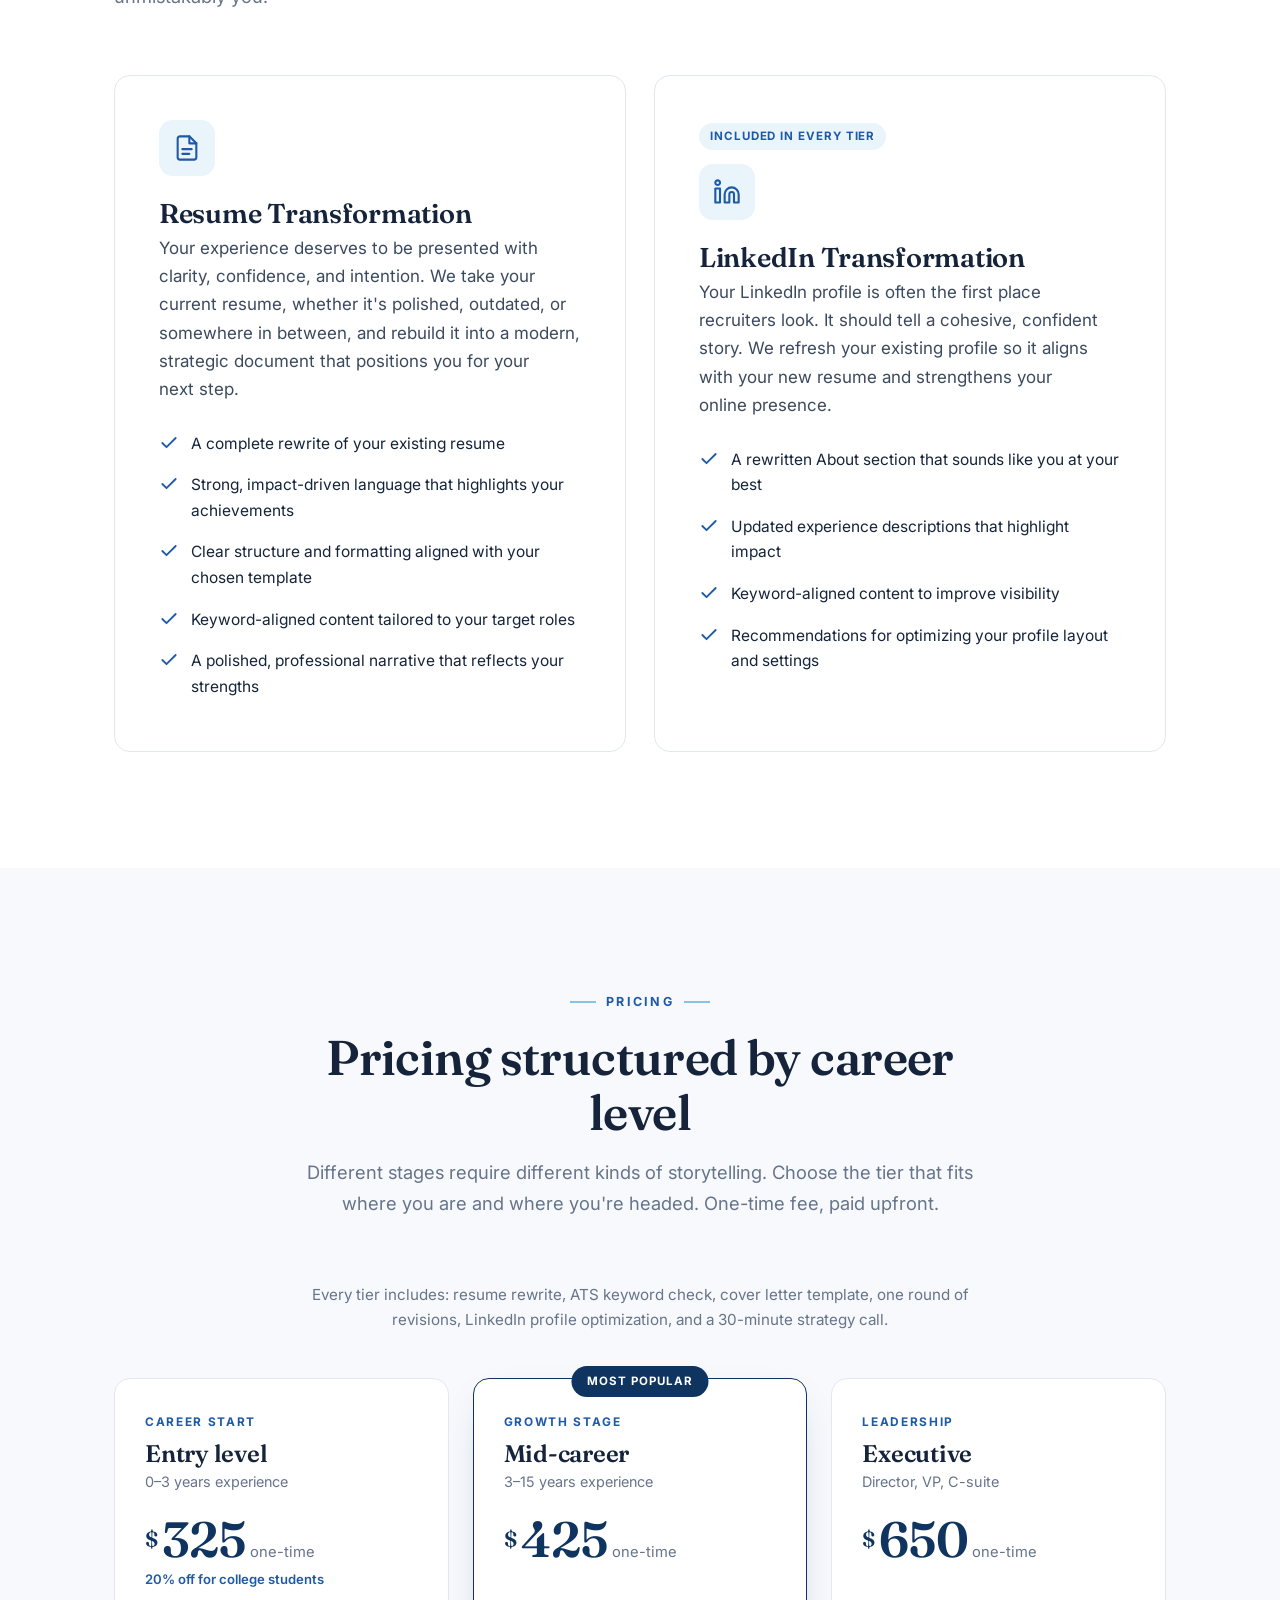
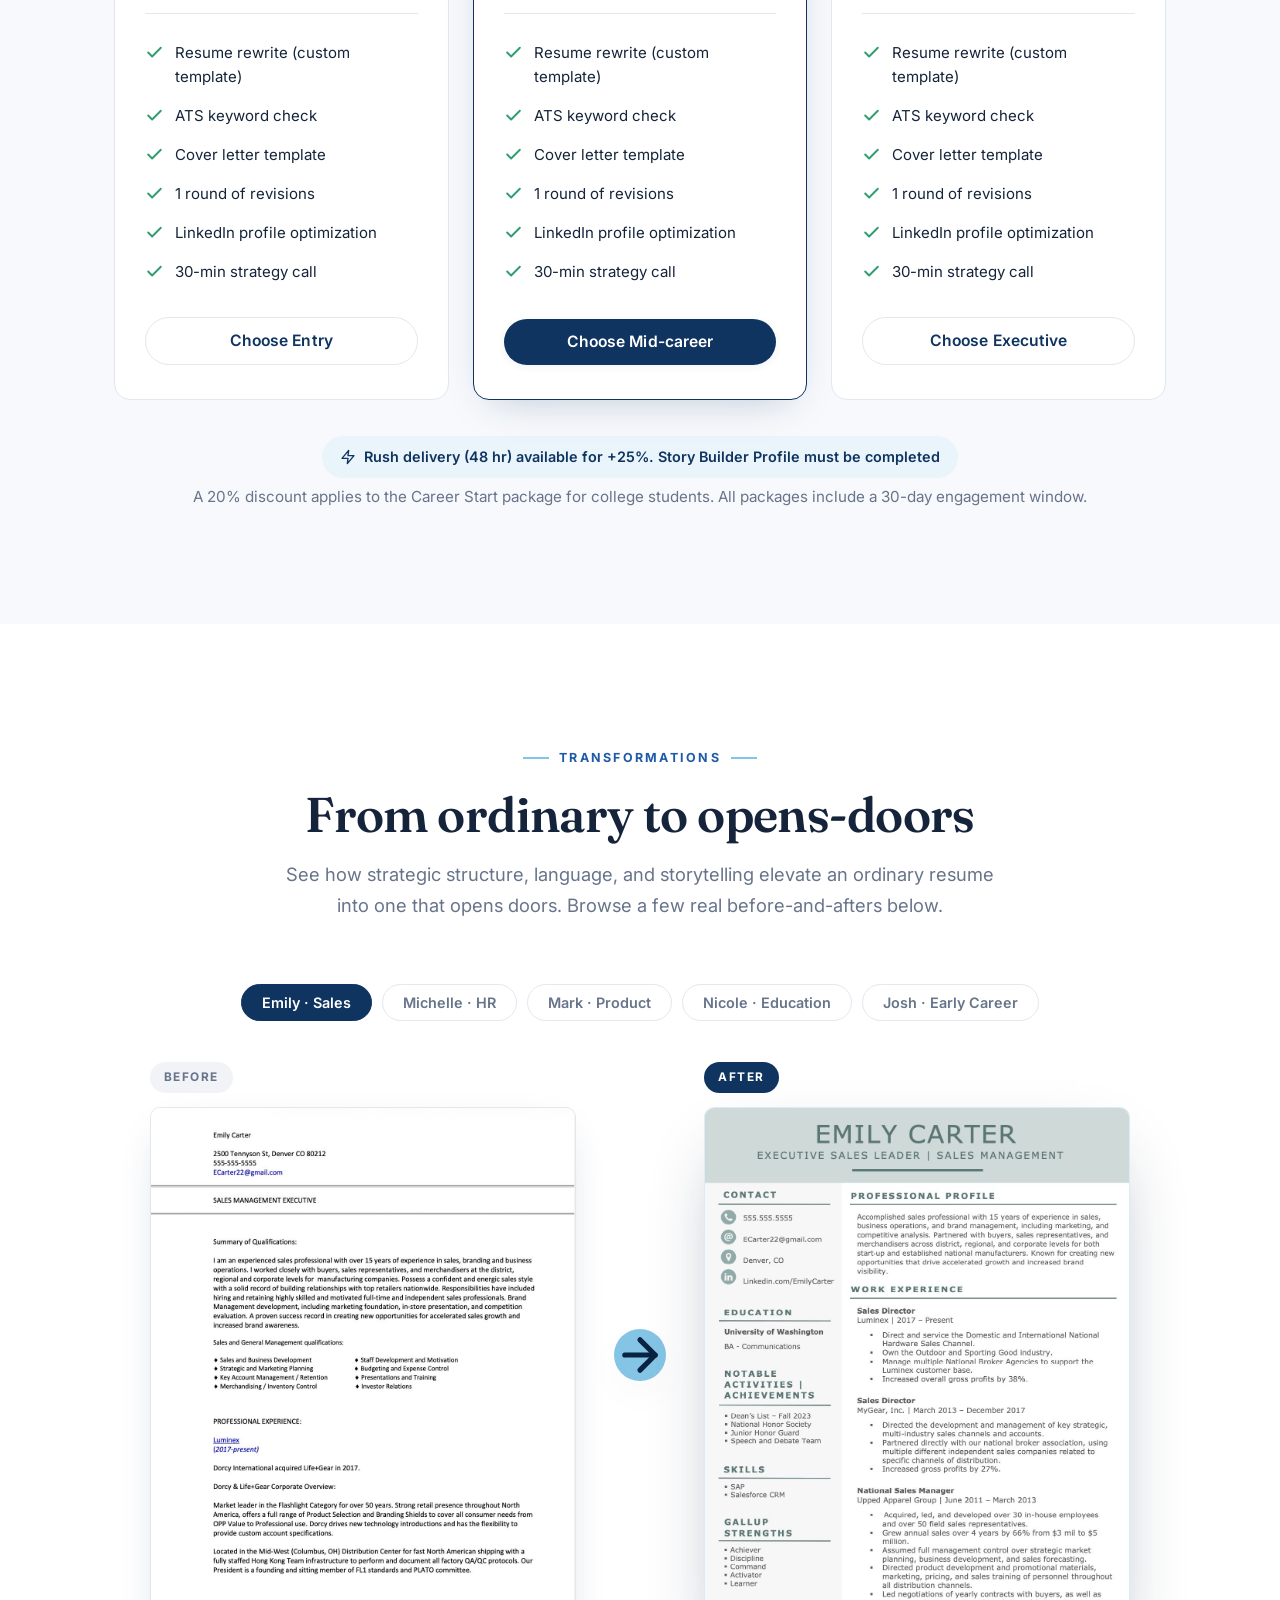
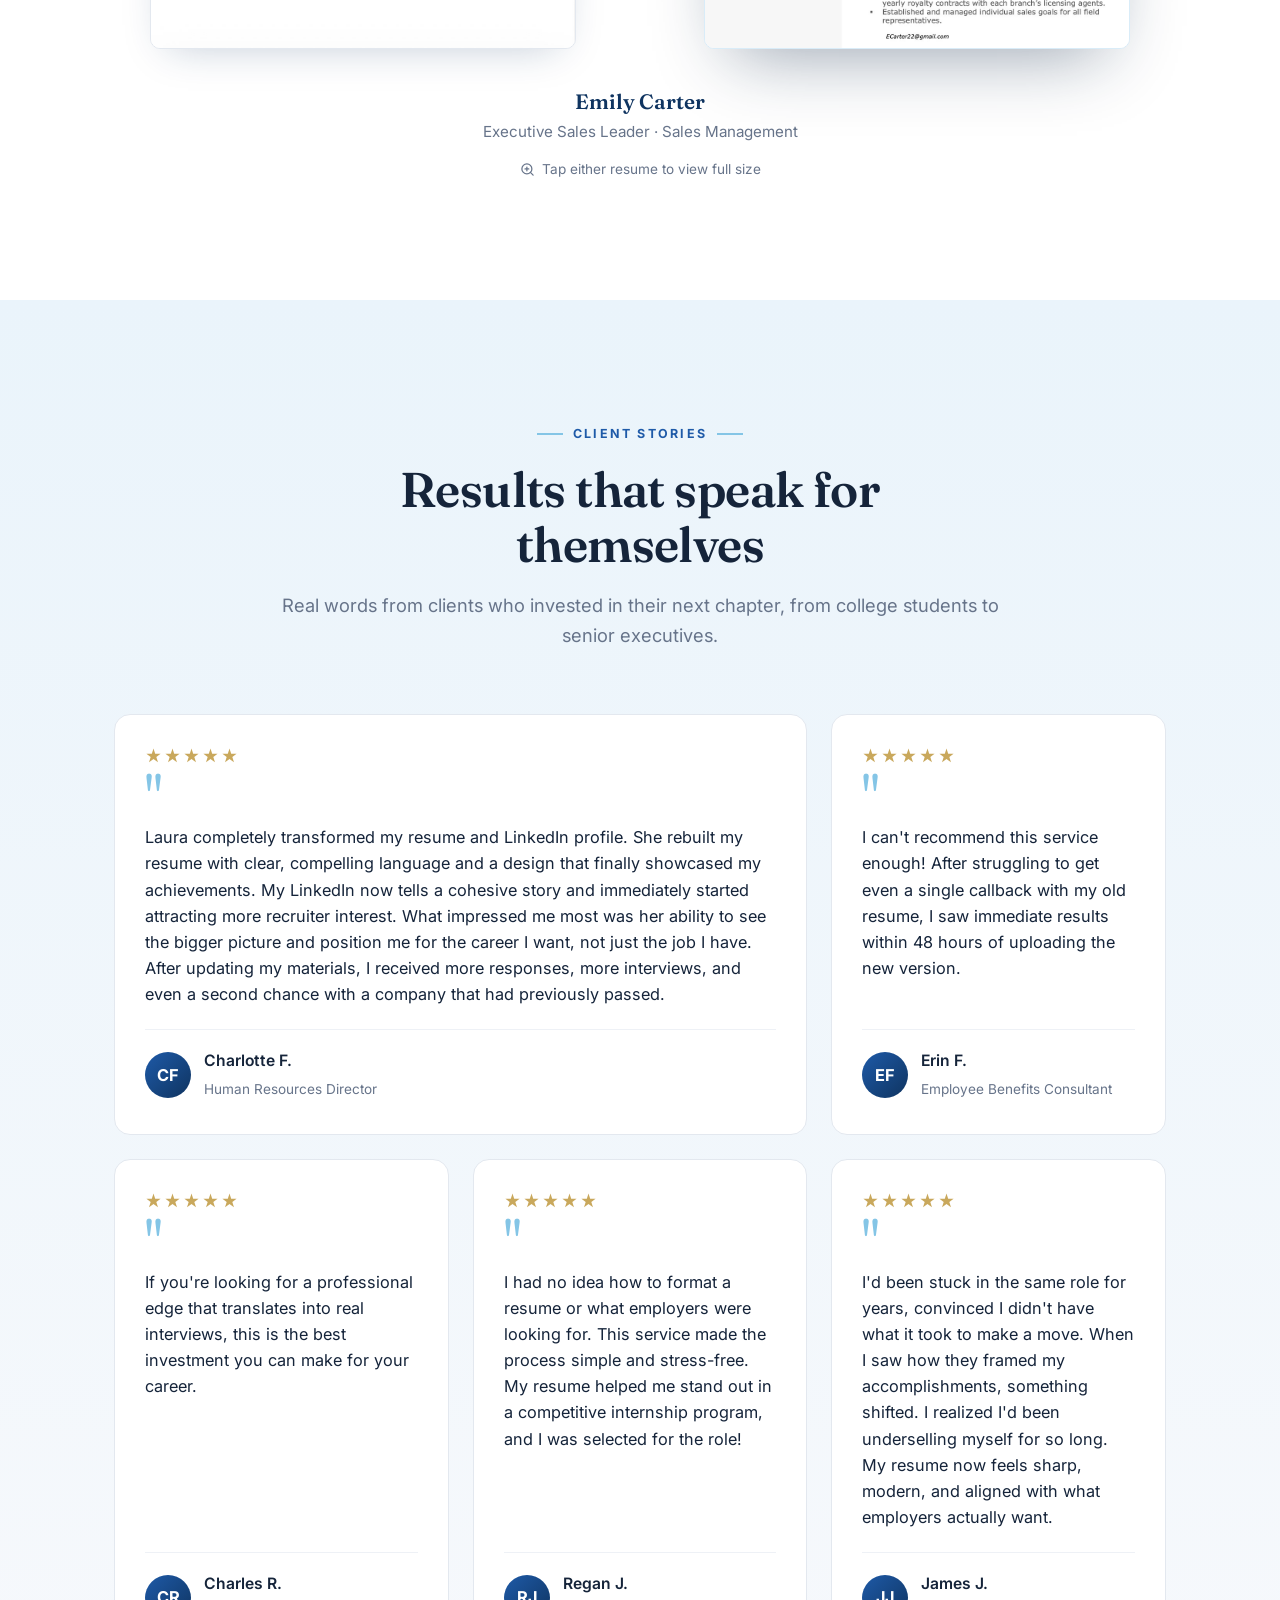
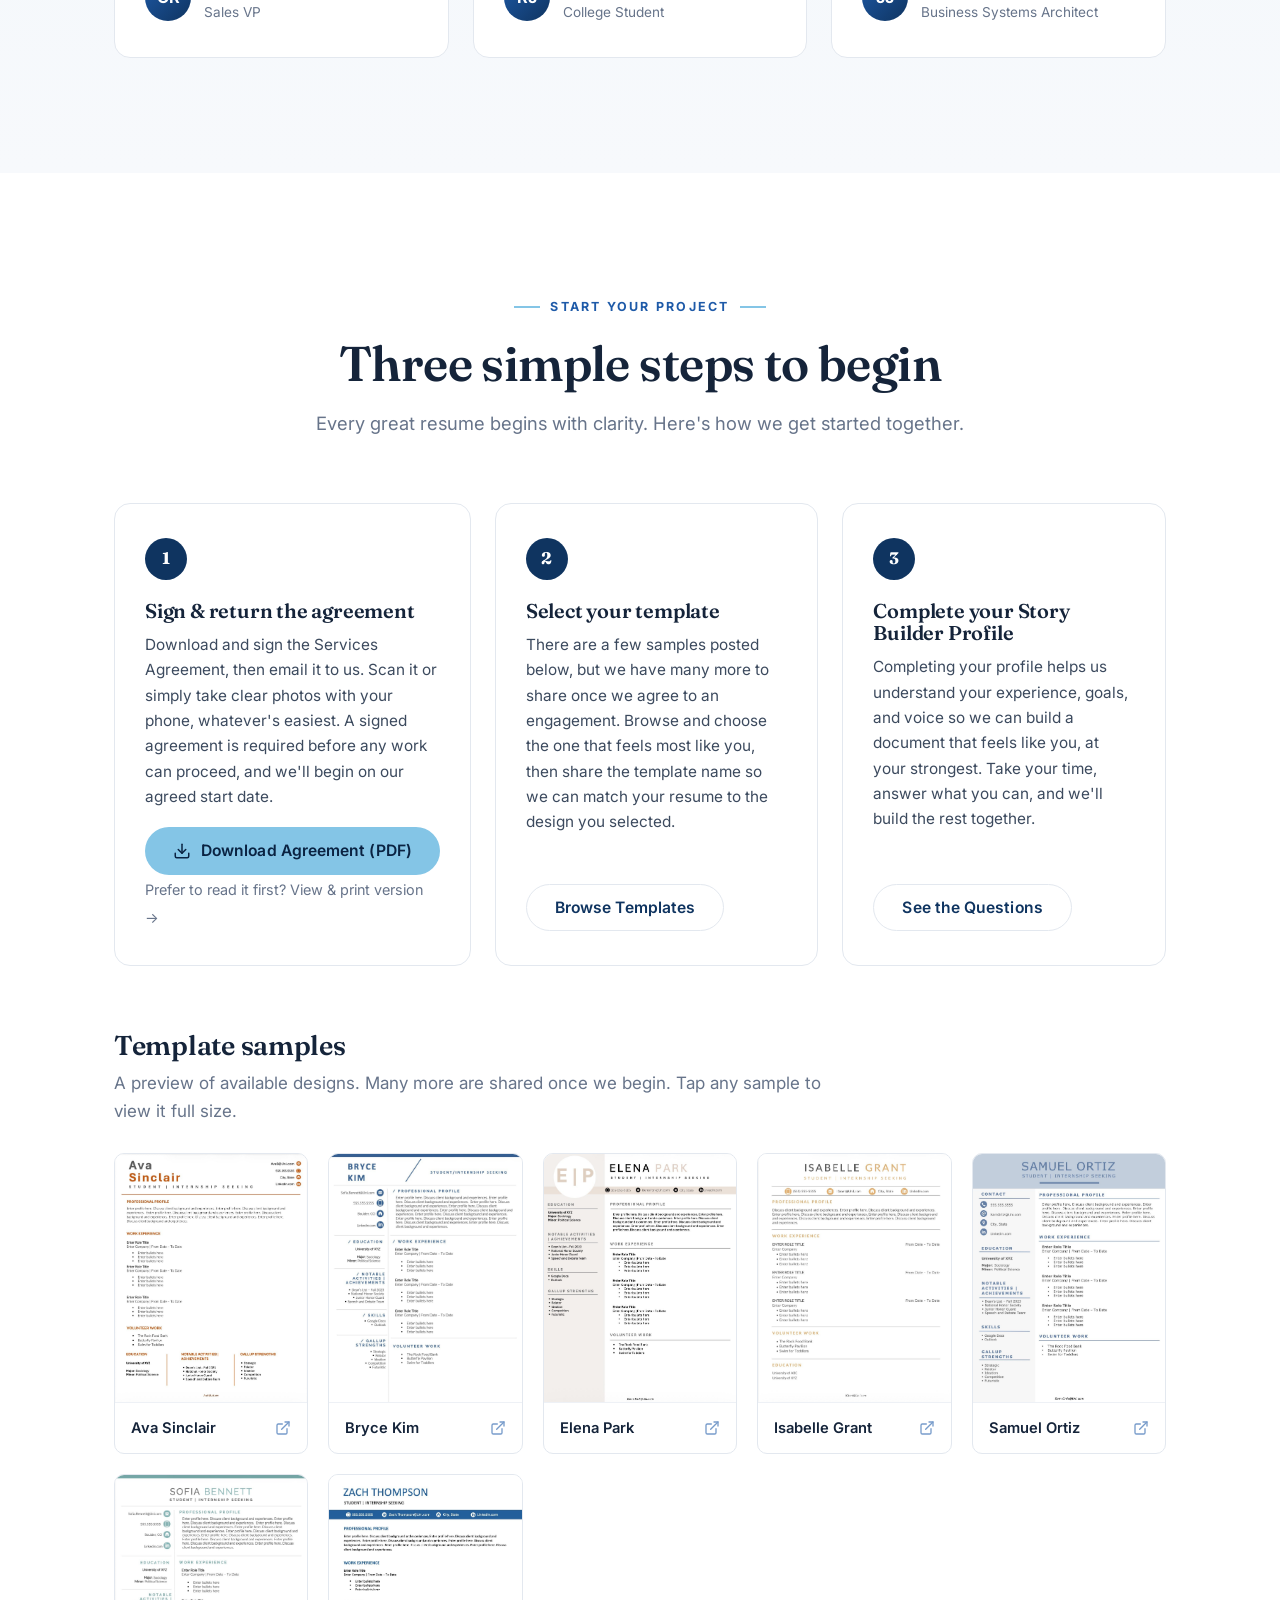
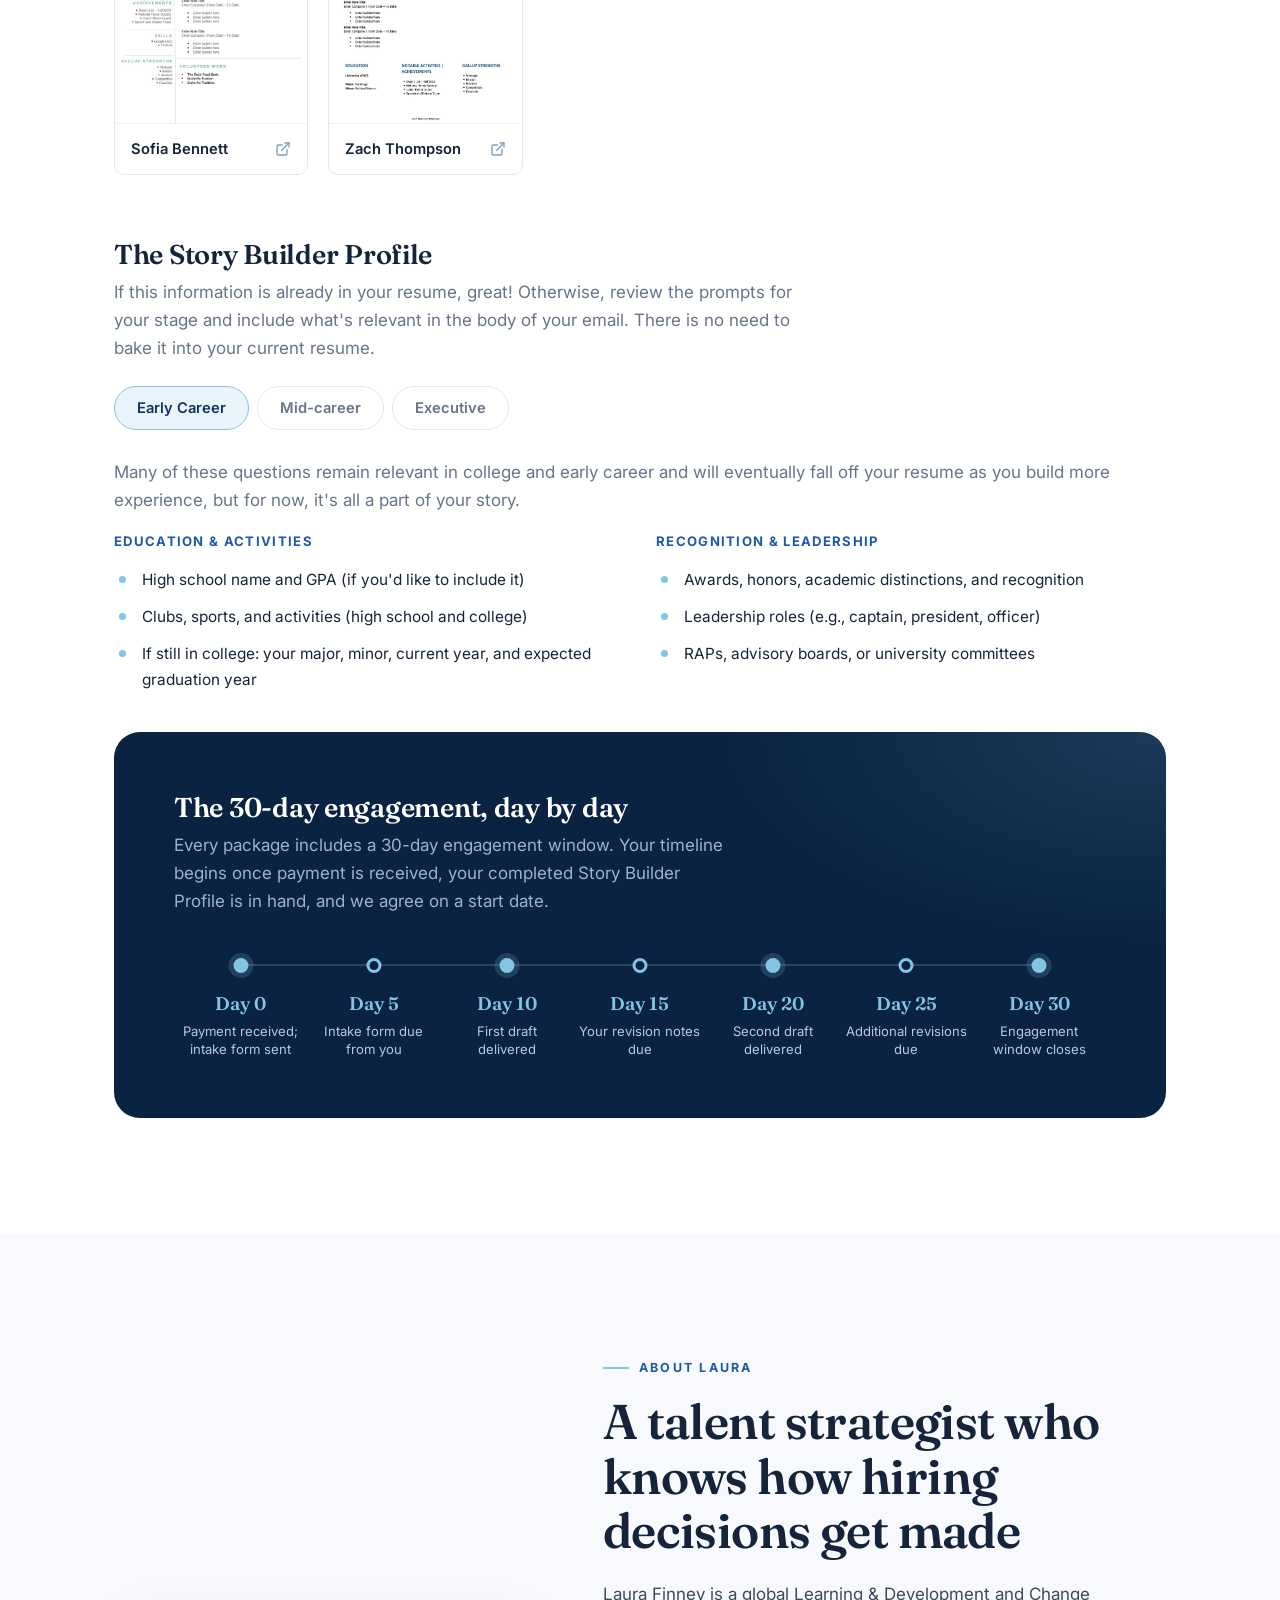
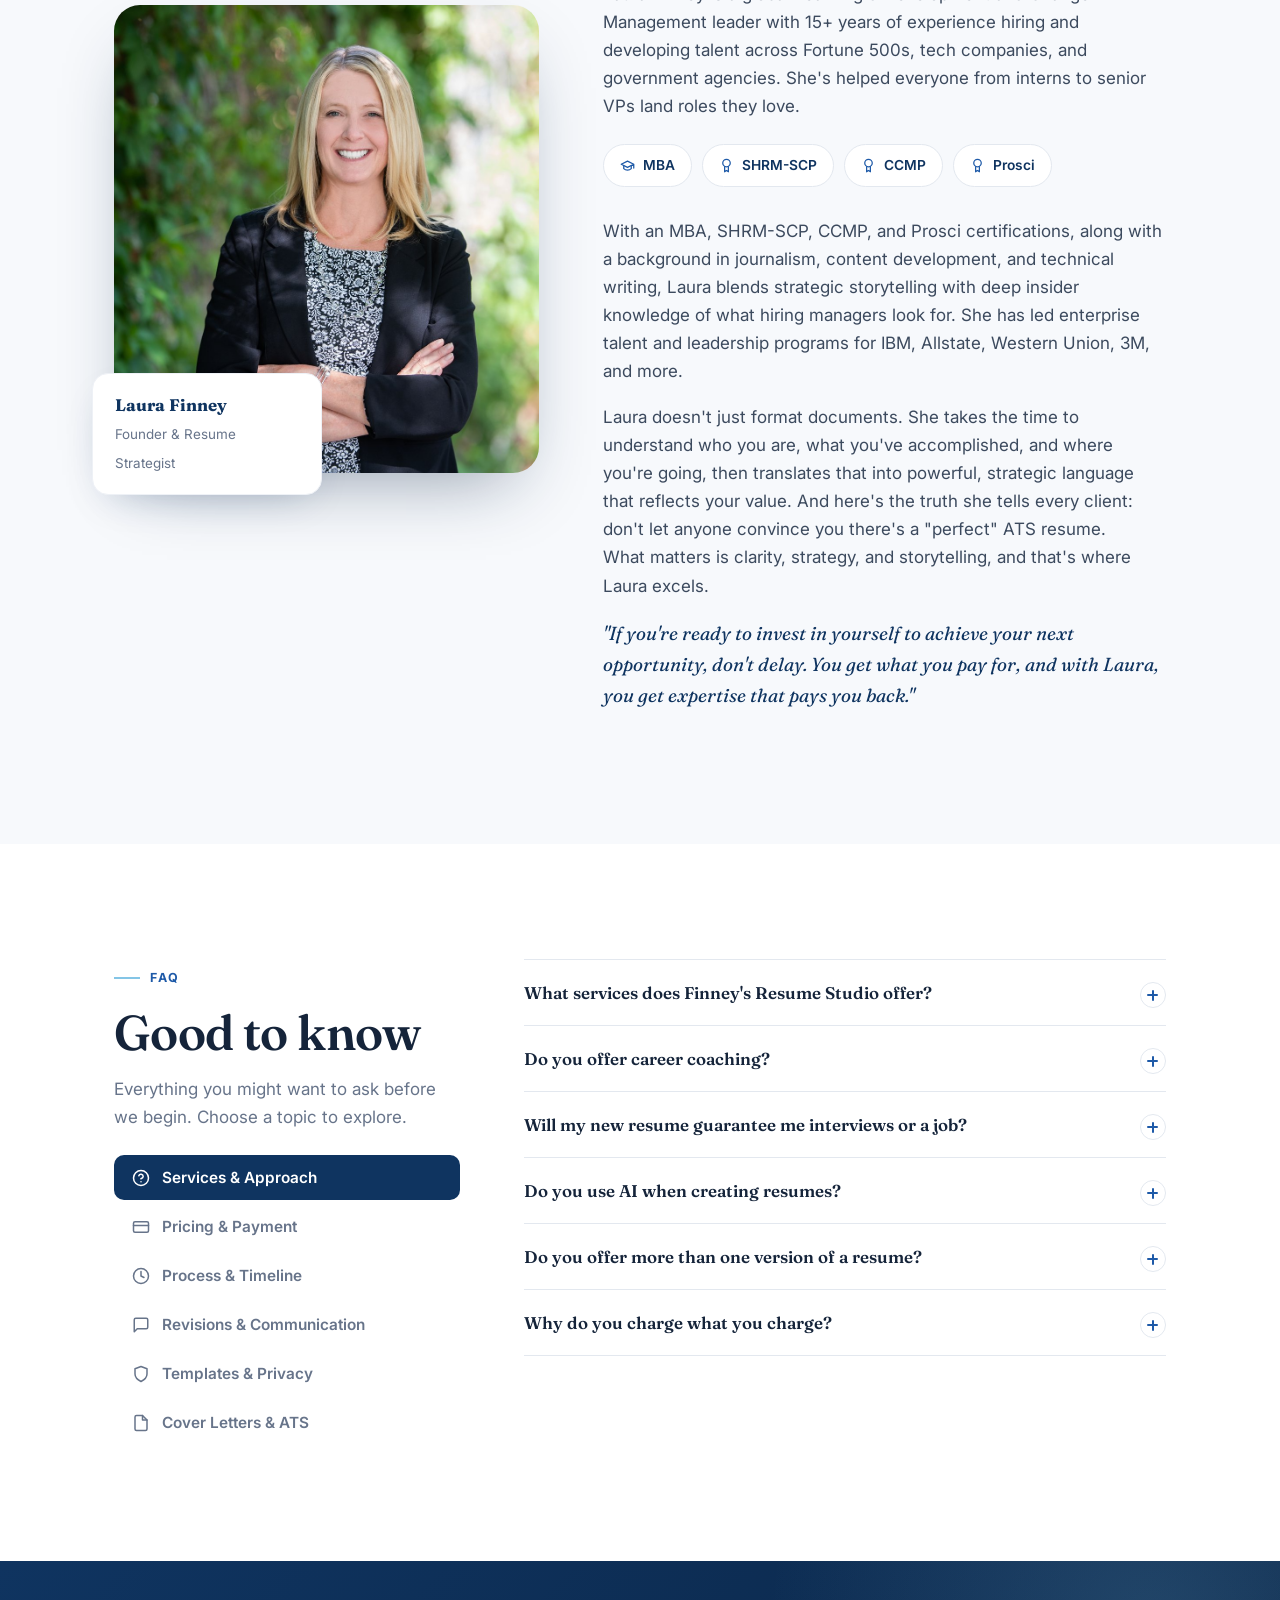
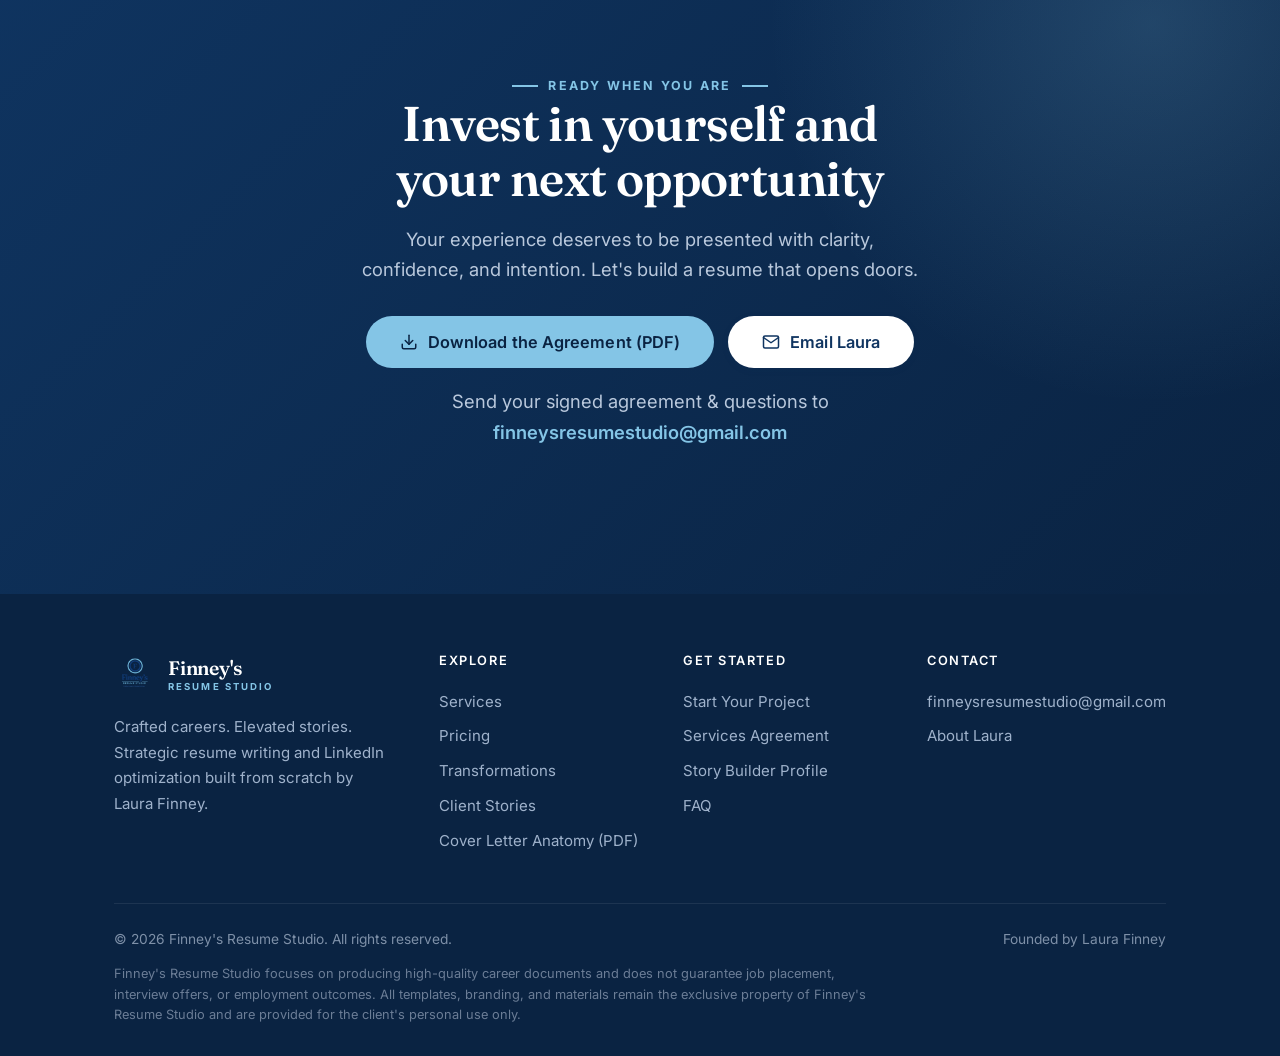
==== commit d37b99d3: "Remove every em dash from the site copy Replaces all 53 em dashes across index.html, agreement.html," ====
--- a/index.html
+++ b/index.html
@@ -4,8 +4,8 @@
   <meta charset="UTF-8" />
   <meta name="viewport" content="width=device-width, initial-scale=1.0" />
   <title>Finney's Resume Studio | Professional Resume Writing &amp; LinkedIn Optimization</title>
-  <meta name="description" content="Strategic resume writing & LinkedIn optimization by Laura Finney — 15+ years in talent strategy. Custom-built career stories, no templates. Crafted careers." />
-  <meta name="author" content="Laura Finney — Finney's Resume Studio" />
+  <meta name="description" content="Strategic resume writing & LinkedIn optimization by Laura Finney, with 15+ years in talent strategy. Custom-built career stories, no templates. Crafted careers." />
+  <meta name="author" content="Laura Finney, Finney's Resume Studio" />
   <meta name="theme-color" content="#0f3460" />
   <link rel="canonical" href="https://finneysresumestudio-create.github.io/" />
 
@@ -24,7 +24,7 @@
   <!-- Twitter -->
   <meta name="twitter:card" content="summary_large_image" />
   <meta name="twitter:title" content="Finney's Resume Studio | Crafted Careers. Elevated Stories." />
-  <meta name="twitter:description" content="Strategic resume writing and LinkedIn optimization that positions you for your next step — built from scratch by a talent strategist with 15+ years of insider experience." />
+  <meta name="twitter:description" content="Strategic resume writing and LinkedIn optimization that positions you for your next step, built from scratch by a talent strategist with 15+ years of insider experience." />
   <meta name="twitter:image" content="https://finneysresumestudio-create.github.io/assets/img/logo.png" />
 
   <link rel="icon" type="image/svg+xml" href="assets/img/favicon.svg" />
@@ -159,7 +159,7 @@
         <div class="section-head">
           <span class="eyebrow">What We Do</span>
           <h2 id="services-title">Resume and LinkedIn transformations, built around your story</h2>
-          <p class="lede">We specialize in elevating your existing materials into modern, strategic documents that reflect your strengths, impact, and direction — clear, confident, and unmistakably you.</p>
+          <p class="lede">We specialize in elevating your existing materials into modern, strategic documents that reflect your strengths, impact, and direction: clear, confident, and unmistakably you.</p>
         </div>
         <div class="services-grid">
           <article class="service-card reveal">
@@ -167,7 +167,7 @@
               <svg viewBox="0 0 24 24" fill="none" stroke="currentColor" stroke-width="1.8" stroke-linecap="round" stroke-linejoin="round"><path d="M14 2H6a2 2 0 0 0-2 2v16a2 2 0 0 0 2 2h12a2 2 0 0 0 2-2V8z"/><polyline points="14 2 14 8 20 8"/><line x1="8" y1="13" x2="16" y2="13"/><line x1="8" y1="17" x2="14" y2="17"/></svg>
             </div>
             <h3>Resume Transformation</h3>
-            <p>Your experience deserves to be presented with clarity, confidence, and intention. We take your current resume — whether it's polished, outdated, or somewhere in between — and rebuild it into a modern, strategic document that positions you for your next step.</p>
+            <p>Your experience deserves to be presented with clarity, confidence, and intention. We take your current resume, whether it's polished, outdated, or somewhere in between, and rebuild it into a modern, strategic document that positions you for your next step.</p>
             <ul class="feature-list">
               <li><svg viewBox="0 0 24 24" fill="none" stroke="currentColor" stroke-width="2.2" stroke-linecap="round" stroke-linejoin="round"><polyline points="20 6 9 17 4 12"/></svg>A complete rewrite of your existing resume</li>
               <li><svg viewBox="0 0 24 24" fill="none" stroke="currentColor" stroke-width="2.2" stroke-linecap="round" stroke-linejoin="round"><polyline points="20 6 9 17 4 12"/></svg>Strong, impact-driven language that highlights your achievements</li>
@@ -182,7 +182,7 @@
               <svg viewBox="0 0 24 24" fill="none" stroke="currentColor" stroke-width="1.8" stroke-linecap="round" stroke-linejoin="round"><path d="M16 8a6 6 0 0 1 6 6v7h-4v-7a2 2 0 0 0-4 0v7h-4v-7a6 6 0 0 1 6-6z"/><rect x="2" y="9" width="4" height="12"/><circle cx="4" cy="4" r="2"/></svg>
             </div>
             <h3>LinkedIn Transformation</h3>
-            <p>Your LinkedIn profile is often the first place recruiters look — it should tell a cohesive, confident story. We refresh your existing profile so it aligns with your new resume and strengthens your online presence.</p>
+            <p>Your LinkedIn profile is often the first place recruiters look. It should tell a cohesive, confident story. We refresh your existing profile so it aligns with your new resume and strengthens your online presence.</p>
             <ul class="feature-list">
               <li><svg viewBox="0 0 24 24" fill="none" stroke="currentColor" stroke-width="2.2" stroke-linecap="round" stroke-linejoin="round"><polyline points="20 6 9 17 4 12"/></svg>A rewritten About section that sounds like you at your best</li>
               <li><svg viewBox="0 0 24 24" fill="none" stroke="currentColor" stroke-width="2.2" stroke-linecap="round" stroke-linejoin="round"><polyline points="20 6 9 17 4 12"/></svg>Updated experience descriptions that highlight impact</li>
@@ -264,7 +264,7 @@
         <div class="pricing-footnote">
           <span class="chip">
             <svg viewBox="0 0 24 24" width="16" height="16" fill="none" stroke="currentColor" stroke-width="2" stroke-linecap="round" stroke-linejoin="round"><polygon points="13 2 3 14 12 14 11 22 21 10 12 10 13 2"/></svg>
-            Rush delivery (48 hr) available for +25% — Story Builder Profile must be completed
+            Rush delivery (48 hr) available for +25%. Story Builder Profile must be completed
           </span>
           <p>A 20% discount applies to the Career Start package for college students. All packages include a 30-day engagement window.</p>
         </div>
@@ -281,18 +281,18 @@
         </div>
 
         <div class="ba-controls" role="tablist" aria-label="Choose a transformation">
-          <button class="active" data-ba="0" role="tab" aria-selected="true">Emily — Sales</button>
-          <button data-ba="1" role="tab" aria-selected="false">Michelle — HR</button>
-          <button data-ba="2" role="tab" aria-selected="false">Mark — Product</button>
-          <button data-ba="3" role="tab" aria-selected="false">Nicole — Education</button>
-          <button data-ba="4" role="tab" aria-selected="false">Josh — Early Career</button>
+          <button class="active" data-ba="0" role="tab" aria-selected="true">Emily &middot; Sales</button>
+          <button data-ba="1" role="tab" aria-selected="false">Michelle &middot; HR</button>
+          <button data-ba="2" role="tab" aria-selected="false">Mark &middot; Product</button>
+          <button data-ba="3" role="tab" aria-selected="false">Nicole &middot; Education</button>
+          <button data-ba="4" role="tab" aria-selected="false">Josh &middot; Early Career</button>
         </div>
 
         <div class="ba-stage">
           <div class="ba-panel before">
             <span class="ba-label">Before</span>
             <div class="ba-frame" data-lightbox role="button" tabindex="0" aria-label="Enlarge the before resume">
-              <img id="baBefore" src="assets/img/transformations/emily-carter-before.jpg" alt="Emily Carter's resume before — a dense, text-heavy document" loading="lazy" />
+              <img id="baBefore" src="assets/img/transformations/emily-carter-before.jpg" alt="Emily Carter's resume before: a dense, text-heavy document" loading="lazy" />
             </div>
           </div>
           <div class="ba-arrow" aria-hidden="true">
@@ -301,7 +301,7 @@
           <div class="ba-panel after">
             <span class="ba-label">After</span>
             <div class="ba-frame" data-lightbox role="button" tabindex="0" aria-label="Enlarge the after resume">
-              <img id="baAfter" src="assets/img/transformations/emily-carter-after.jpg" alt="Emily Carter's resume after — a clean, structured, professionally designed layout" loading="lazy" />
+              <img id="baAfter" src="assets/img/transformations/emily-carter-after.jpg" alt="Emily Carter's resume after: a clean, structured, professionally designed layout" loading="lazy" />
             </div>
           </div>
         </div>
@@ -323,7 +323,7 @@
         <div class="section-head center">
           <span class="eyebrow center">Client Stories</span>
           <h2 id="stories-title">Results that speak for themselves</h2>
-          <p class="lede">Real words from clients who invested in their next chapter — from college students to senior executives.</p>
+          <p class="lede">Real words from clients who invested in their next chapter, from college students to senior executives.</p>
         </div>
         <div class="stories-grid">
           <article class="story-card span-2 reveal">
@@ -402,7 +402,7 @@
           <article class="step-card reveal">
             <div class="step-num">1</div>
             <h3>Sign &amp; return the agreement</h3>
-            <p>Download and sign the Services Agreement, then email it to us. Scan it or simply take clear photos with your phone — whatever's easiest. A signed agreement is required before any work can proceed, and we'll begin on our agreed start date.</p>
+            <p>Download and sign the Services Agreement, then email it to us. Scan it or simply take clear photos with your phone, whatever's easiest. A signed agreement is required before any work can proceed, and we'll begin on our agreed start date.</p>
             <div class="step-cta">
               <a class="btn btn-accent" href="assets/docs/finneys-resume-studio-services-agreement.pdf" download>
                 <svg viewBox="0 0 24 24" fill="none" stroke="currentColor" stroke-width="2" stroke-linecap="round" stroke-linejoin="round"><path d="M21 15v4a2 2 0 0 1-2 2H5a2 2 0 0 1-2-2v-4"/><polyline points="7 10 12 15 17 10"/><line x1="12" y1="15" x2="12" y2="3"/></svg>
@@ -415,7 +415,7 @@
           <article class="step-card reveal">
             <div class="step-num">2</div>
             <h3>Select your template</h3>
-            <p>There are a few samples posted below, but we have many more to share once we agree to an engagement. Browse and choose the one that feels most like you — then share the template name so we can match your resume to the design you selected.</p>
+            <p>There are a few samples posted below, but we have many more to share once we agree to an engagement. Browse and choose the one that feels most like you, then share the template name so we can match your resume to the design you selected.</p>
             <div class="step-cta">
               <a class="btn btn-ghost" href="#templates">Browse Templates</a>
             </div>
@@ -446,7 +446,7 @@
         <div id="story-builder">
           <div class="section-head" style="margin-bottom:24px">
             <h3>The Story Builder Profile</h3>
-            <p style="color:var(--muted);margin-top:8px;max-width:680px">If this information is already in your resume, great! Otherwise, review the prompts for your stage and include what's relevant in the body of your email — no need to bake it into your current resume.</p>
+            <p style="color:var(--muted);margin-top:8px;max-width:680px">If this information is already in your resume, great! Otherwise, review the prompts for your stage and include what's relevant in the body of your email. There is no need to bake it into your current resume.</p>
           </div>
 
           <div class="sb-tabs" role="tablist" aria-label="Career stage">
@@ -456,7 +456,7 @@
           </div>
 
           <div class="sb-panel active" data-panel="early">
-            <p>Many of these questions remain relevant in college and early career and will eventually fall off your resume as you build more experience — but for now, it's all a part of your story.</p>
+            <p>Many of these questions remain relevant in college and early career and will eventually fall off your resume as you build more experience, but for now, it's all a part of your story.</p>
             <div class="sb-groups">
               <div class="sb-group">
                 <h4>Education &amp; Activities</h4>
@@ -478,7 +478,7 @@
           </div>
 
           <div class="sb-panel" data-panel="mid">
-            <p>A few focused questions help us position what you've done — and where you're headed.</p>
+            <p>A few focused questions help us position what you've done and where you're headed.</p>
             <div class="sb-groups">
               <div class="sb-group">
                 <h4>Direction</h4>
@@ -502,7 +502,7 @@
               <div class="sb-group">
                 <h4>Career Arc</h4>
                 <ul>
-                  <li><svg viewBox="0 0 24 24" fill="currentColor"><circle cx="12" cy="12" r="5"/></svg>Briefly describe your career arc — where you started, how you've grown, and where you are now</li>
+                  <li><svg viewBox="0 0 24 24" fill="currentColor"><circle cx="12" cy="12" r="5"/></svg>Briefly describe your career arc: where you started, how you've grown, and where you are now</li>
                   <li><svg viewBox="0 0 24 24" fill="currentColor"><circle cx="12" cy="12" r="5"/></svg>Industries you've worked in</li>
                   <li><svg viewBox="0 0 24 24" fill="currentColor"><circle cx="12" cy="12" r="5"/></svg>Types of organizations (startup, Fortune 500, nonprofit, government, etc.)</li>
                 </ul>
@@ -512,8 +512,8 @@
                 <ul>
                   <li><svg viewBox="0 0 24 24" fill="currentColor"><circle cx="12" cy="12" r="5"/></svg>How would you describe your leadership philosophy or style?</li>
                   <li><svg viewBox="0 0 24 24" fill="currentColor"><circle cx="12" cy="12" r="5"/></svg>Your most significant leadership accomplishments</li>
-                  <li><svg viewBox="0 0 24 24" fill="currentColor"><circle cx="12" cy="12" r="5"/></svg>Team and organizational scope — how large of a team have you led?</li>
-                  <li><svg viewBox="0 0 24 24" fill="currentColor"><circle cx="12" cy="12" r="5"/></svg>Have you led through major change — restructuring, mergers, turnarounds, rapid growth?</li>
+                  <li><svg viewBox="0 0 24 24" fill="currentColor"><circle cx="12" cy="12" r="5"/></svg>Team and organizational scope: how large of a team have you led?</li>
+                  <li><svg viewBox="0 0 24 24" fill="currentColor"><circle cx="12" cy="12" r="5"/></svg>Have you led through major change, such as restructuring, mergers, turnarounds, or rapid growth?</li>
                 </ul>
               </div>
               <div class="sb-group">
@@ -535,7 +535,7 @@
                 <h4>Goals &amp; Target Role</h4>
                 <ul>
                   <li><svg viewBox="0 0 24 24" fill="currentColor"><circle cx="12" cy="12" r="5"/></svg>What role are you targeting (title, function, level)?</li>
-                  <li><svg viewBox="0 0 24 24" fill="currentColor"><circle cx="12" cy="12" r="5"/></svg>Geography — are you open to relocation or remote?</li>
+                  <li><svg viewBox="0 0 24 24" fill="currentColor"><circle cx="12" cy="12" r="5"/></svg>Geography: are you open to relocation or remote?</li>
                   <li><svg viewBox="0 0 24 24" fill="currentColor"><circle cx="12" cy="12" r="5"/></svg>What do you want your resume or LinkedIn to convey that it doesn't currently?</li>
                   <li><svg viewBox="0 0 24 24" fill="currentColor"><circle cx="12" cy="12" r="5"/></svg>Any additional information you believe is useful</li>
                 </ul>
@@ -583,7 +583,7 @@
           </div>
           <p>With an MBA, SHRM-SCP, CCMP, and Prosci certifications, along with a background in journalism, content development, and technical writing, Laura blends strategic storytelling with deep insider knowledge of what hiring managers look for. She has led enterprise talent and leadership programs for IBM, Allstate, Western Union, 3M, and more.</p>
           <p>Laura doesn't just format documents. She takes the time to understand who you are, what you've accomplished, and where you're going, then translates that into powerful, strategic language that reflects your value. And here's the truth she tells every client: don't let anyone convince you there's a "perfect" ATS resume. What matters is clarity, strategy, and storytelling, and that's where Laura excels.</p>
-          <p class="signoff">"If you're ready to invest in yourself to achieve your next opportunity, don't delay. You get what you pay for — and with Laura, you get expertise that pays you back."</p>
+          <p class="signoff">"If you're ready to invest in yourself to achieve your next opportunity, don't delay. You get what you pay for, and with Laura, you get expertise that pays you back."</p>
         </div>
       </div>
     </section>
@@ -645,9 +645,9 @@
           <!-- PROCESS -->
           <div class="faq-group" data-group="process">
             <div class="faq-item"><button class="faq-q" aria-expanded="false">How does the process work from start to finish?<span class="icon" aria-hidden="true"></span></button><div class="faq-a"><div class="faq-a-inner"><p>Here's the standard 30-day timeline:</p><ul><li>Day 0: Payment received; intake form sent</li><li>Day 5: Intake form due from you</li><li>Day 10: First draft delivered</li><li>Day 15: Your revision notes due</li><li>Day 20: Second draft delivered</li><li>Day 25: Additional revisions due from you</li><li>Day 30: Engagement window closes</li></ul></div></div></div>
-            <div class="faq-item"><button class="faq-q" aria-expanded="false">What is the Story Builder Profile and when do I complete it?<span class="icon" aria-hidden="true"></span></button><div class="faq-a"><div class="faq-a-inner"><p>The Story Builder Profile collects the professional information needed to write your resume. It must be completed in full before the project clock starts — your 30-day window does not begin until the form is received. Incomplete submissions may delay your timeline.</p></div></div></div>
-            <div class="faq-item"><button class="faq-q" aria-expanded="false">What happens if I miss a deadline or don't respond in time?<span class="icon" aria-hidden="true"></span></button><div class="faq-a"><div class="faq-a-inner"><p>Delays beyond 2 hours during active phases can extend the overall timeline by full calendar days. If your delays prevent progress, a $20/day delay fee may apply. If the project is not completed within the 30-day window, it closes automatically with no refund — unless you've paid the $100 extension fee.</p></div></div></div>
-            <div class="faq-item"><button class="faq-q" aria-expanded="false">Can I extend the 30-day engagement window?<span class="icon" aria-hidden="true"></span></button><div class="faq-a"><div class="faq-a-inner"><p>Yes — one extension is available for a $100 fee, payable before work resumes. Only one extension is permitted per project. If this fee is not paid, the project closes without a refund.</p></div></div></div>
+            <div class="faq-item"><button class="faq-q" aria-expanded="false">What is the Story Builder Profile and when do I complete it?<span class="icon" aria-hidden="true"></span></button><div class="faq-a"><div class="faq-a-inner"><p>The Story Builder Profile collects the professional information needed to write your resume. It must be completed in full before the project clock starts. Your 30-day window does not begin until the form is received. Incomplete submissions may delay your timeline.</p></div></div></div>
+            <div class="faq-item"><button class="faq-q" aria-expanded="false">What happens if I miss a deadline or don't respond in time?<span class="icon" aria-hidden="true"></span></button><div class="faq-a"><div class="faq-a-inner"><p>Delays beyond 2 hours during active phases can extend the overall timeline by full calendar days. If your delays prevent progress, a $20/day delay fee may apply. If the project is not completed within the 30-day window, it closes automatically with no refund, unless you've paid the $100 extension fee.</p></div></div></div>
+            <div class="faq-item"><button class="faq-q" aria-expanded="false">Can I extend the 30-day engagement window?<span class="icon" aria-hidden="true"></span></button><div class="faq-a"><div class="faq-a-inner"><p>Yes, one extension is available for a $100 fee, payable before work resumes. Only one extension is permitted per project. If this fee is not paid, the project closes without a refund.</p></div></div></div>
           </div>
 
           <!-- COMMUNICATION -->
@@ -664,8 +664,8 @@
 
           <!-- ATS -->
           <div class="faq-group" data-group="ats">
-            <div class="faq-item"><button class="faq-q" aria-expanded="false">Should I worry about writing cover letters?<span class="icon" aria-hidden="true"></span></button><div class="faq-a"><div class="faq-a-inner"><p>Cover letters aren't always required, and they're not always read — but they can be valuable in the right situations. Think of them as a strategic tool rather than a mandatory step. If a posting specifically asks for one, or you're applying to a mission-driven organization where personal alignment matters, a cover letter can help you stand out. For many high-volume roles, recruiters rely more on your resume and LinkedIn.</p><p>We encourage a balanced approach: keep a strong, reusable cover-letter template that highlights your value, and customize only a few sentences when it truly counts.</p><p><a href="assets/docs/cover-letter-anatomy.pdf" target="_blank" rel="noopener">Learn how to write a cover letter — the Cover Letter Anatomy guide (PDF) →</a></p></div></div></div>
-            <div class="faq-item"><button class="faq-q" aria-expanded="false">Are your resumes ATS-friendly?<span class="icon" aria-hidden="true"></span></button><div class="faq-a"><div class="faq-a-inner"><p>ATS systems vary widely, and no resume parses perfectly in every platform. What I create are ATS-compatible résumés — clean, structured, and optimized to reduce parsing issues while still looking professional. Some systems may require small tweaks after upload, and that's normal.</p><p>Most importantly: don't let anyone tell you there's a "perfect" ATS resume. The real key is clear formatting and the right keywords, and every résumé I deliver is built with that in mind.</p></div></div></div>
+            <div class="faq-item"><button class="faq-q" aria-expanded="false">Should I worry about writing cover letters?<span class="icon" aria-hidden="true"></span></button><div class="faq-a"><div class="faq-a-inner"><p>Cover letters aren't always required, and they're not always read, but they can be valuable in the right situations. Think of them as a strategic tool rather than a mandatory step. If a posting specifically asks for one, or you're applying to a mission-driven organization where personal alignment matters, a cover letter can help you stand out. For many high-volume roles, recruiters rely more on your resume and LinkedIn.</p><p>We encourage a balanced approach: keep a strong, reusable cover-letter template that highlights your value, and customize only a few sentences when it truly counts.</p><p><a href="assets/docs/cover-letter-anatomy.pdf" target="_blank" rel="noopener">Learn how to write a cover letter with the Cover Letter Anatomy guide (PDF) →</a></p></div></div></div>
+            <div class="faq-item"><button class="faq-q" aria-expanded="false">Are your resumes ATS-friendly?<span class="icon" aria-hidden="true"></span></button><div class="faq-a"><div class="faq-a-inner"><p>ATS systems vary widely, and no resume parses perfectly in every platform. What I create are ATS-compatible résumés: clean, structured, and optimized to reduce parsing issues while still looking professional. Some systems may require small tweaks after upload, and that's normal.</p><p>Most importantly: don't let anyone tell you there's a "perfect" ATS resume. The real key is clear formatting and the right keywords, and every résumé I deliver is built with that in mind.</p></div></div></div>
             <div class="faq-item"><button class="faq-q" aria-expanded="false">Will I need to tailor my resume for every job I apply to?<span class="icon" aria-hidden="true"></span></button><div class="faq-a"><div class="faq-a-inner"><p>Many clients feel pressured to rewrite their resume for every posting, but that's not necessary. If you share a few job descriptions for the types of roles you're targeting, we'll extract the most important keywords and competencies that AI and Applicant Tracking Systems look for, then permanently integrate those terms into a strong, one-size-fits-all resume that works across multiple applications. This gives you the benefits of "tailoring" without the constant rewriting.</p></div></div></div>
           </div>
         </div>
@@ -676,7 +676,7 @@
     <section class="cta-band">
       <div class="container cta-inner">
         <span class="eyebrow center" style="color:var(--sky);justify-content:center;display:flex">Ready when you are</span>
-        <h2>Invest in yourself — and your next opportunity</h2>
+        <h2>Invest in yourself and your next opportunity</h2>
         <p>Your experience deserves to be presented with clarity, confidence, and intention. Let's build a resume that opens doors.</p>
         <div class="cta-actions">
           <a class="btn btn-accent btn-lg" href="assets/docs/finneys-resume-studio-services-agreement.pdf" download>
--- a/css/styles.css
+++ b/css/styles.css
@@ -1,5 +1,5 @@
 /* =====================================================================
-   Finney's Resume Studio — Stylesheet
+   Finney's Resume Studio Stylesheet
    Brand: deep navy + sky blue + warm paper. Editorial serif + clean sans.
    ===================================================================== */
 
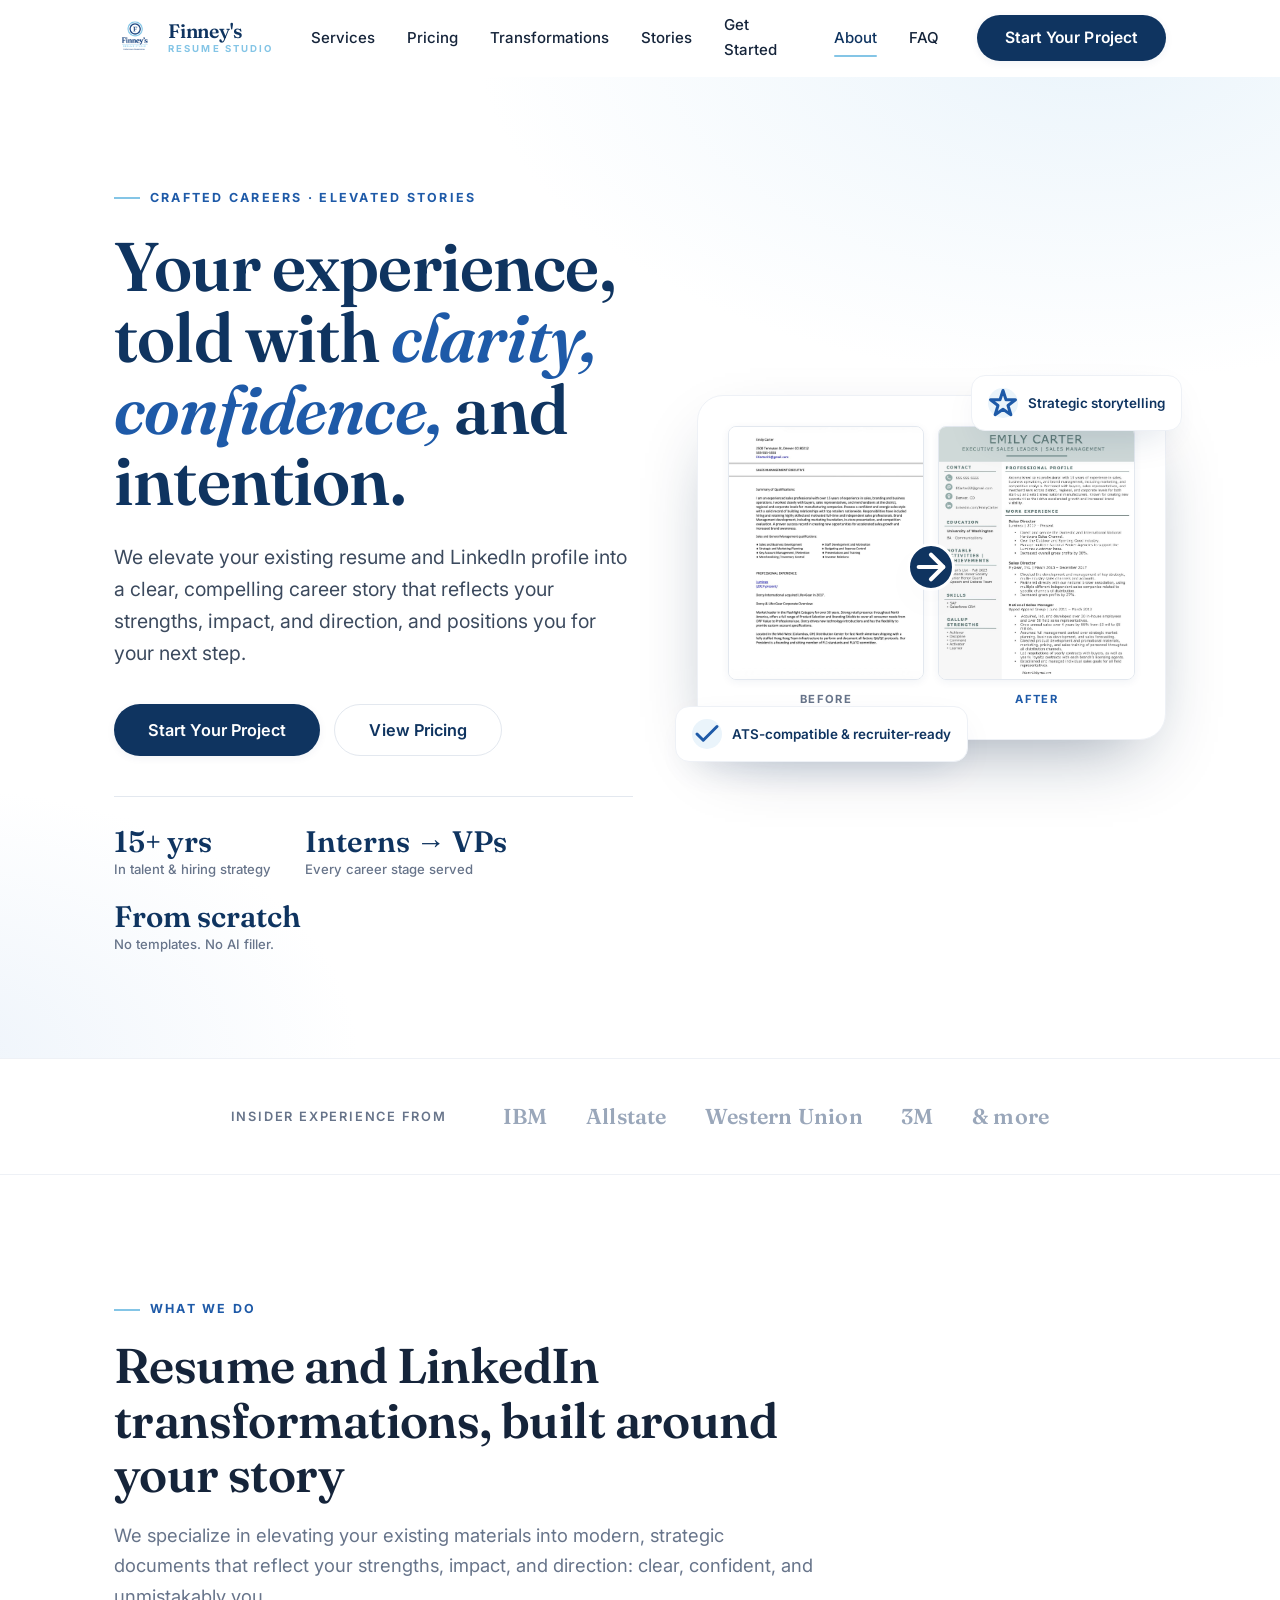
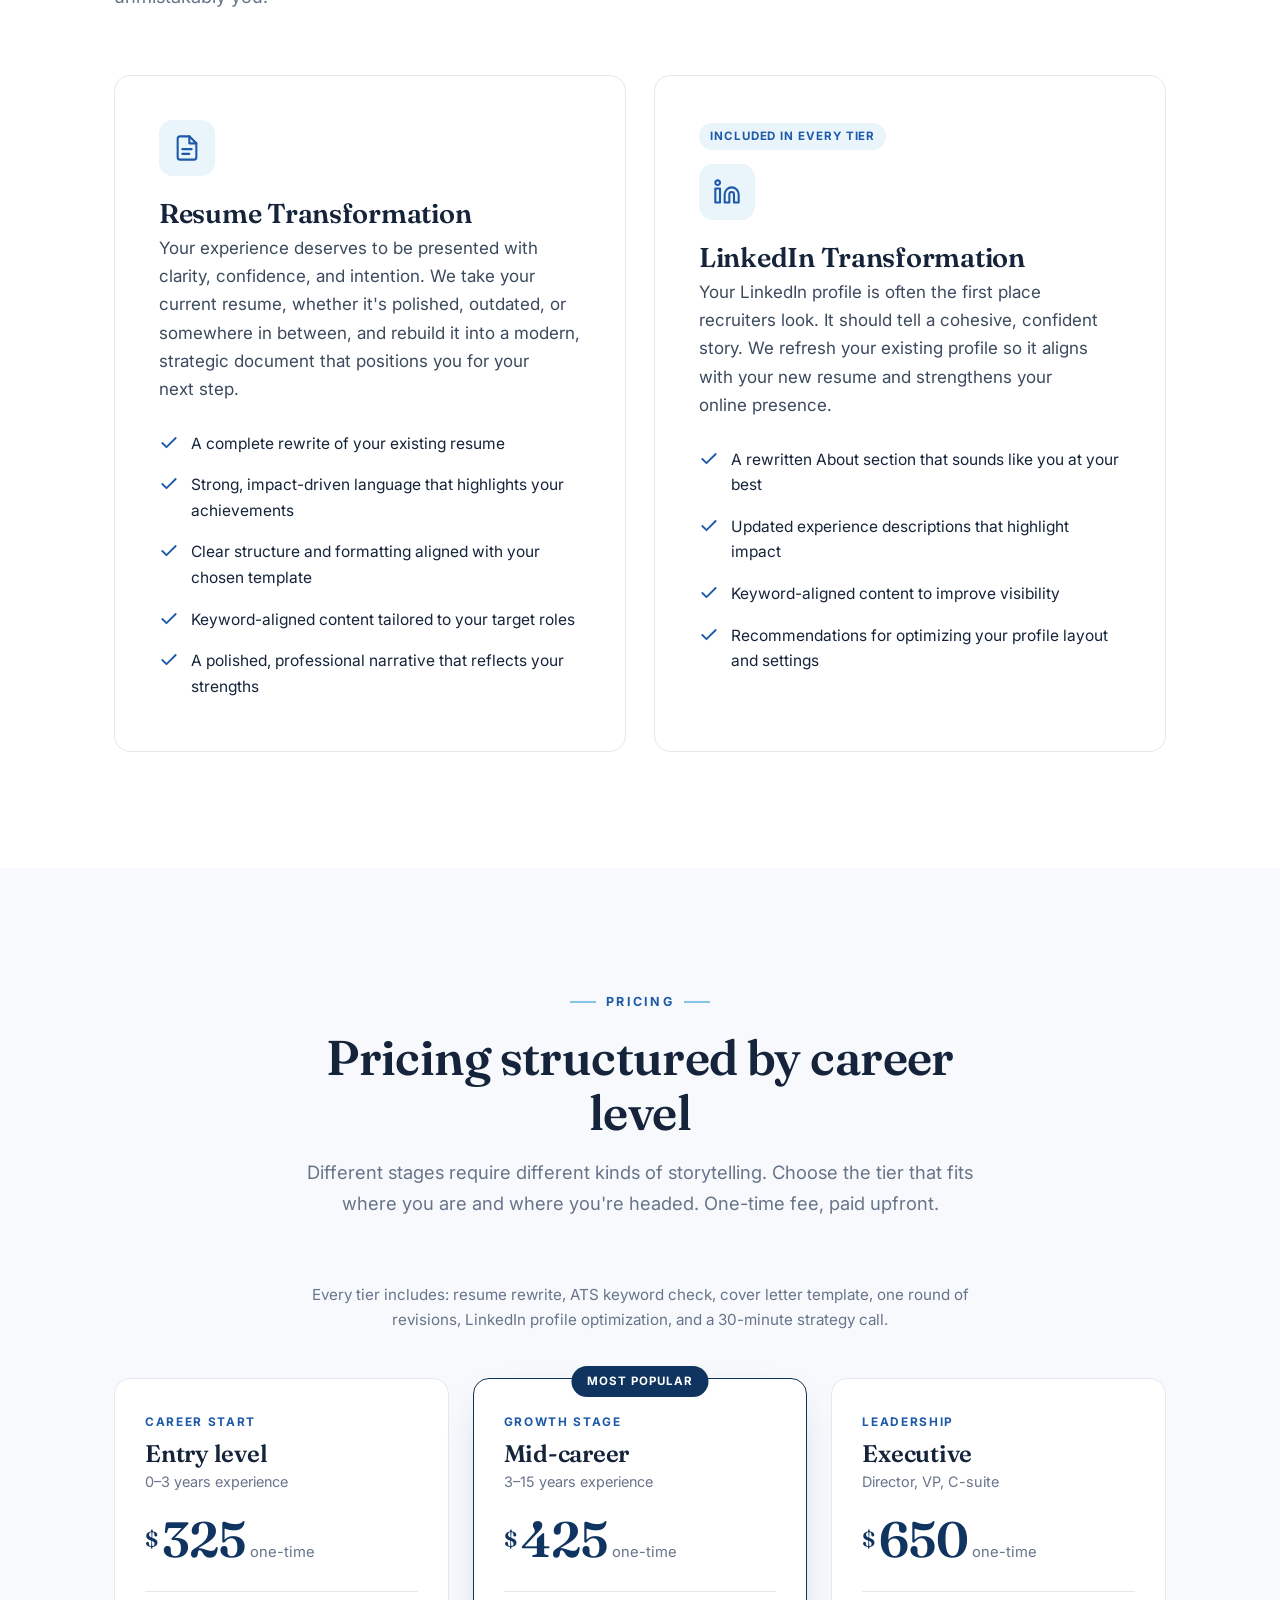
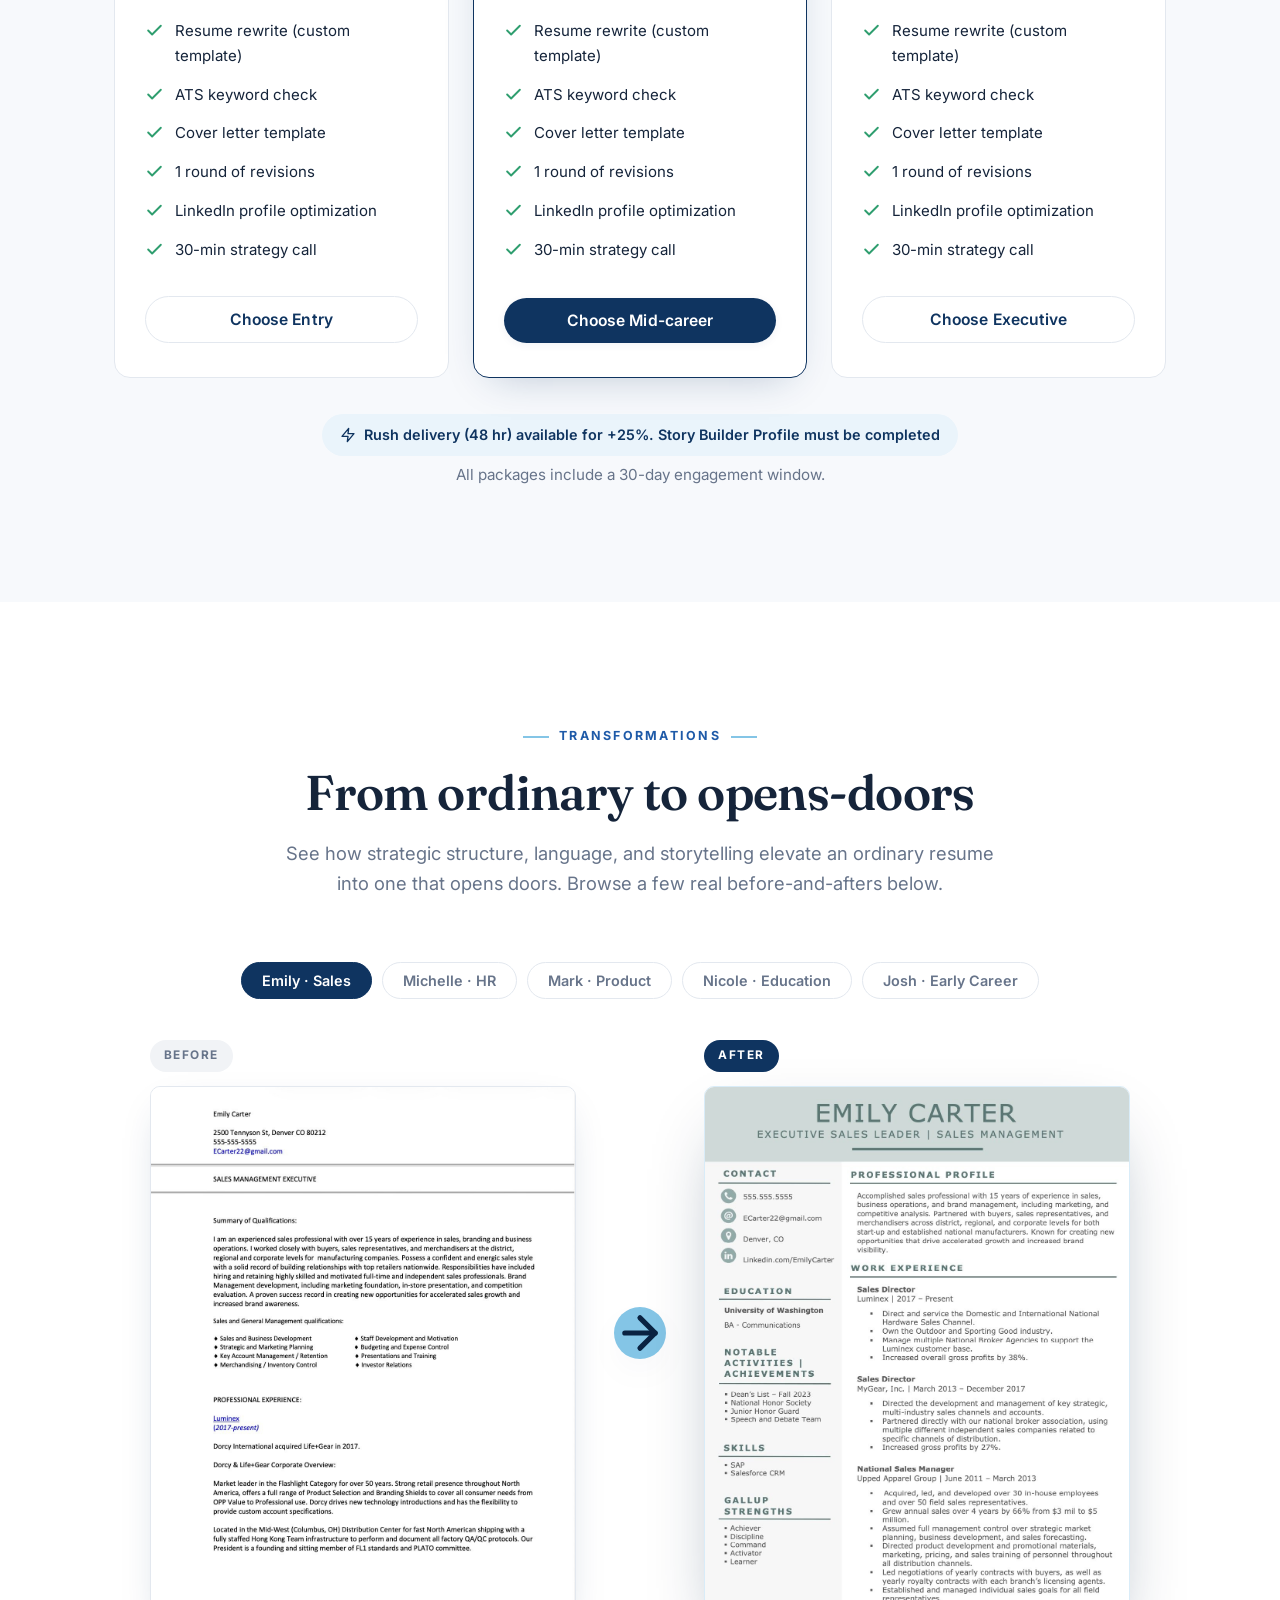
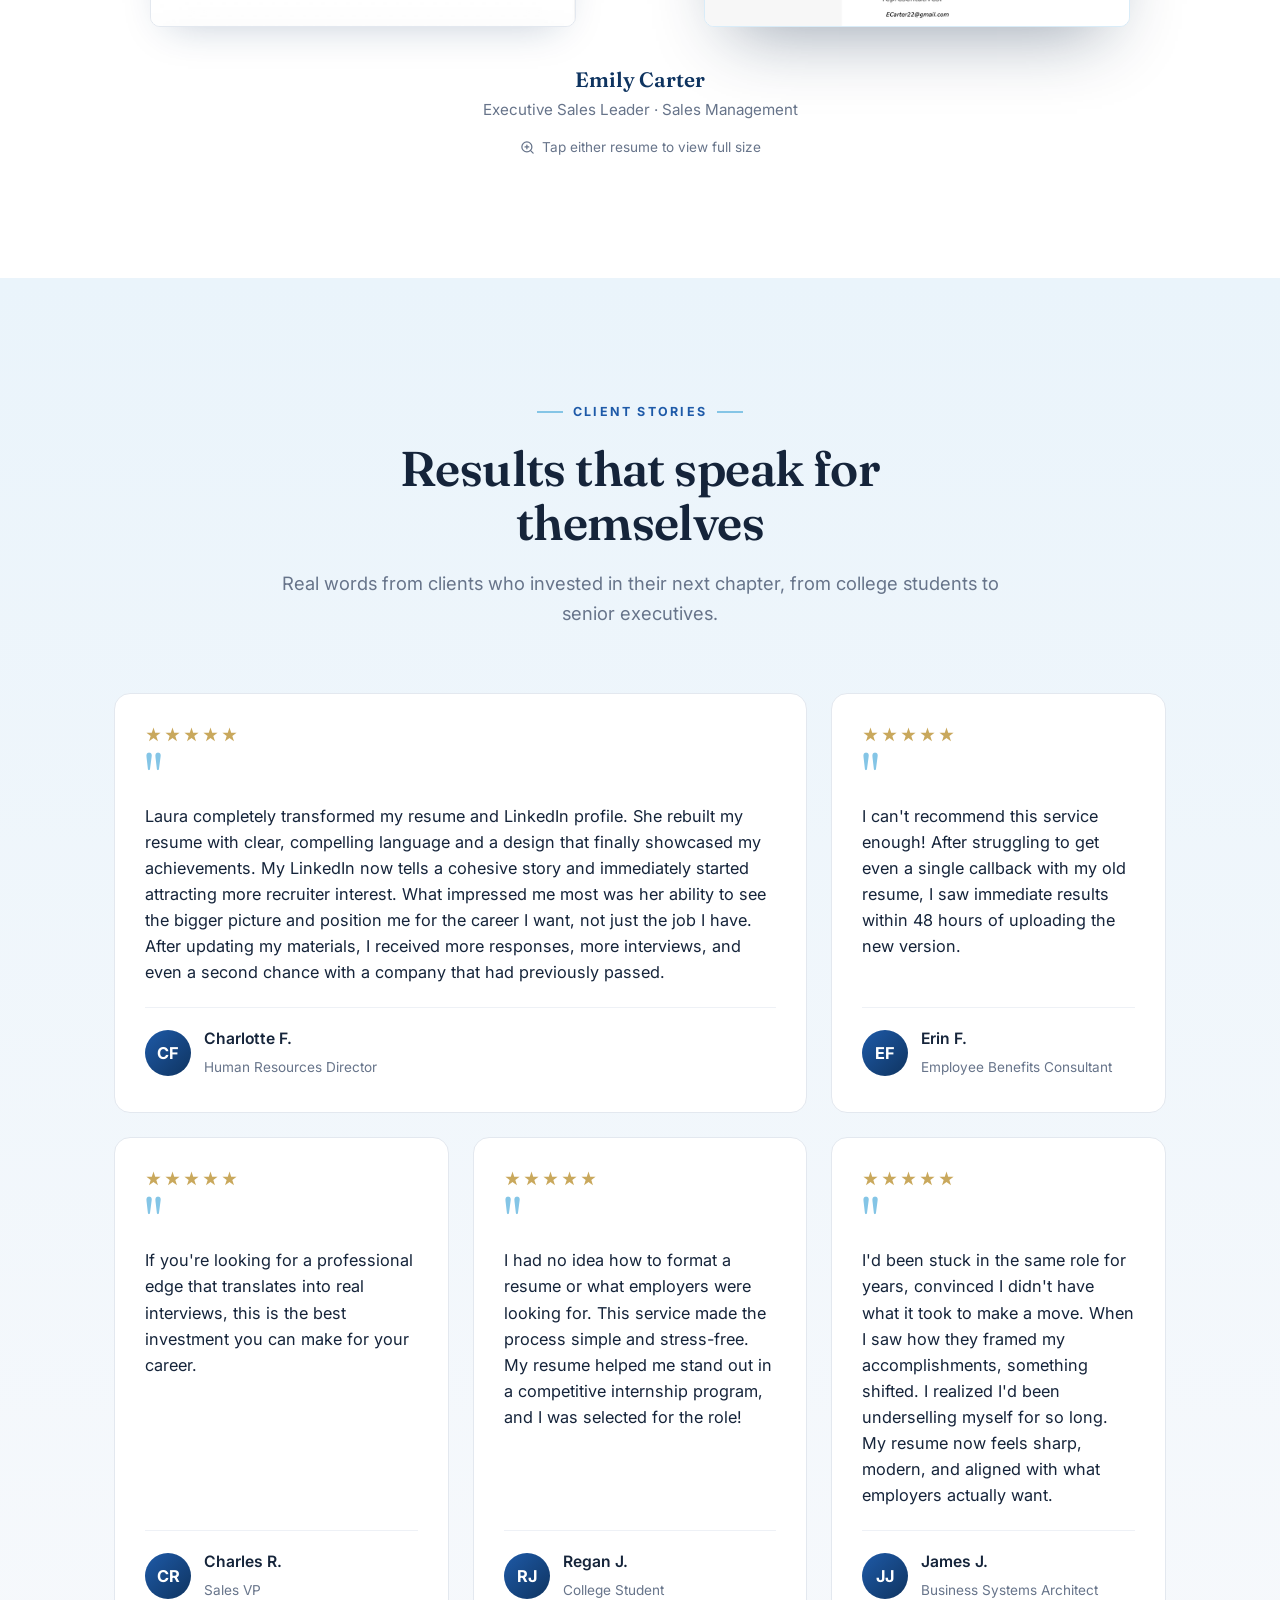
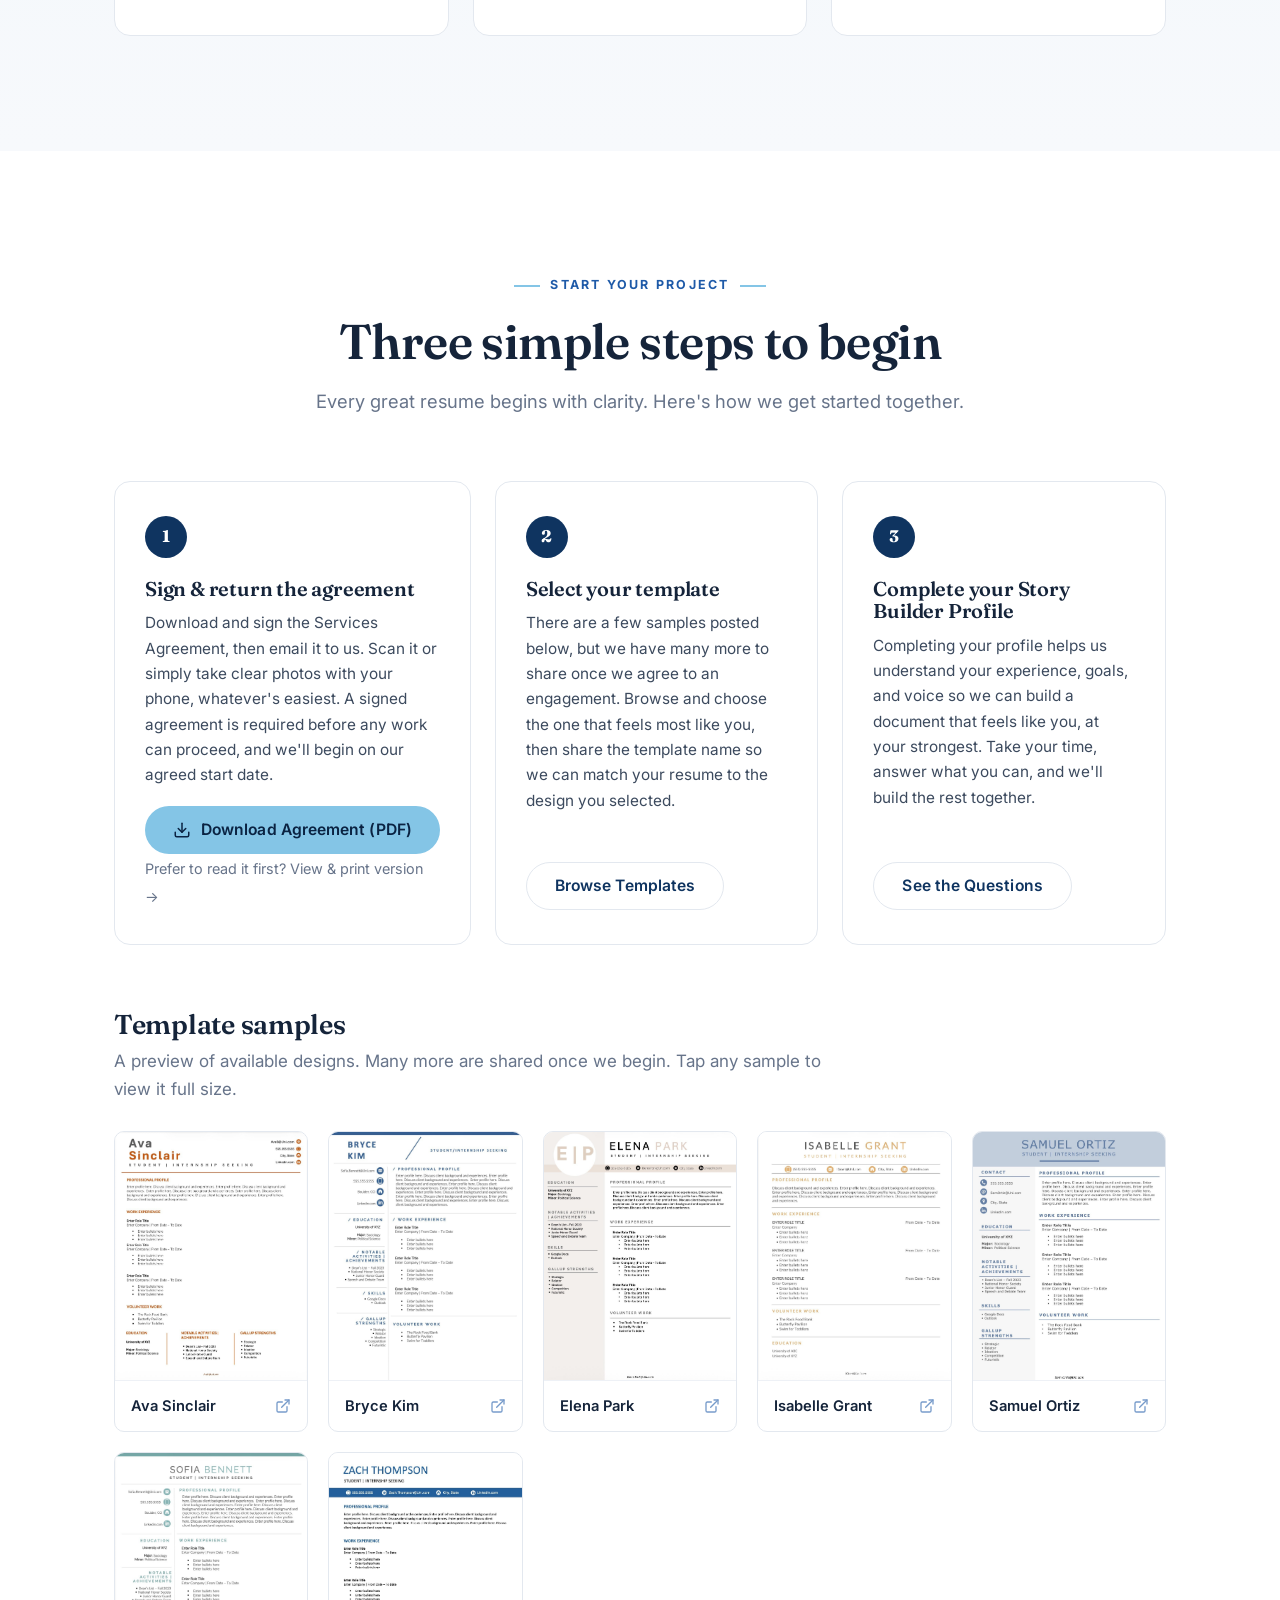
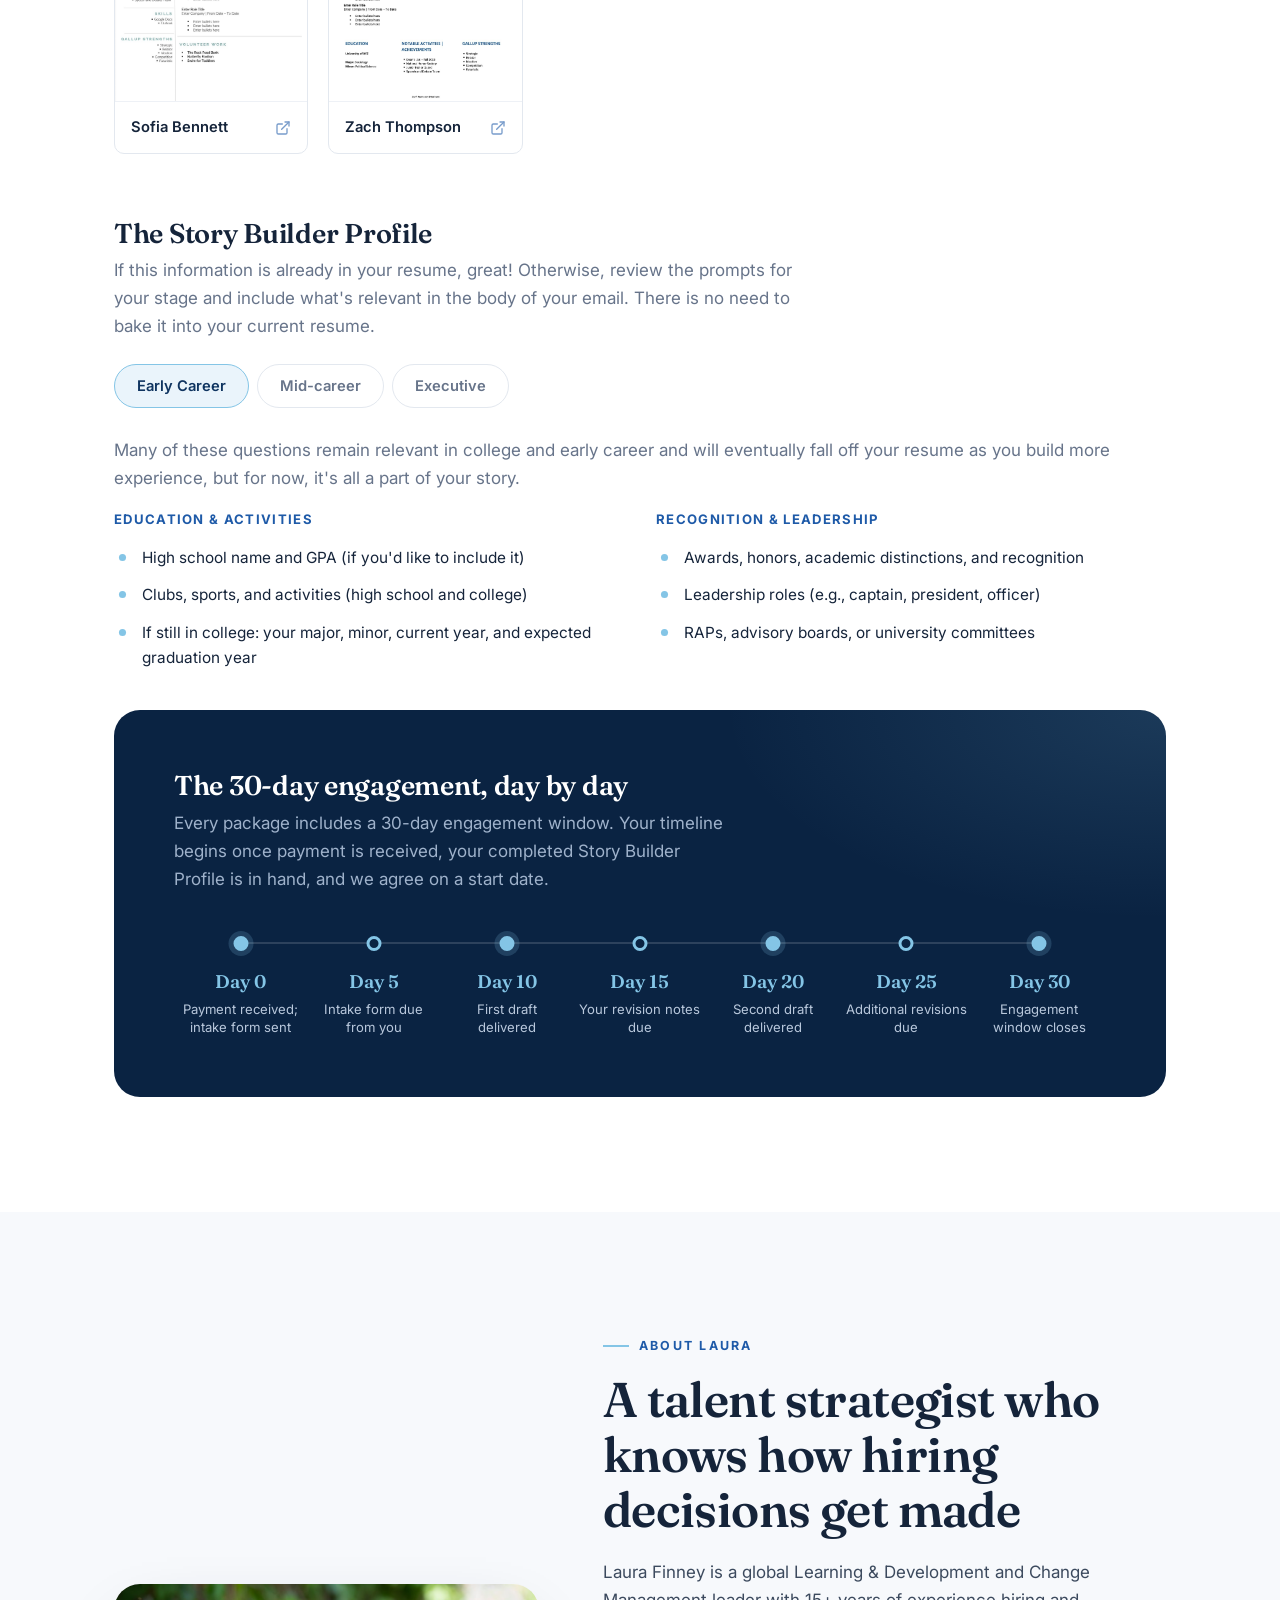
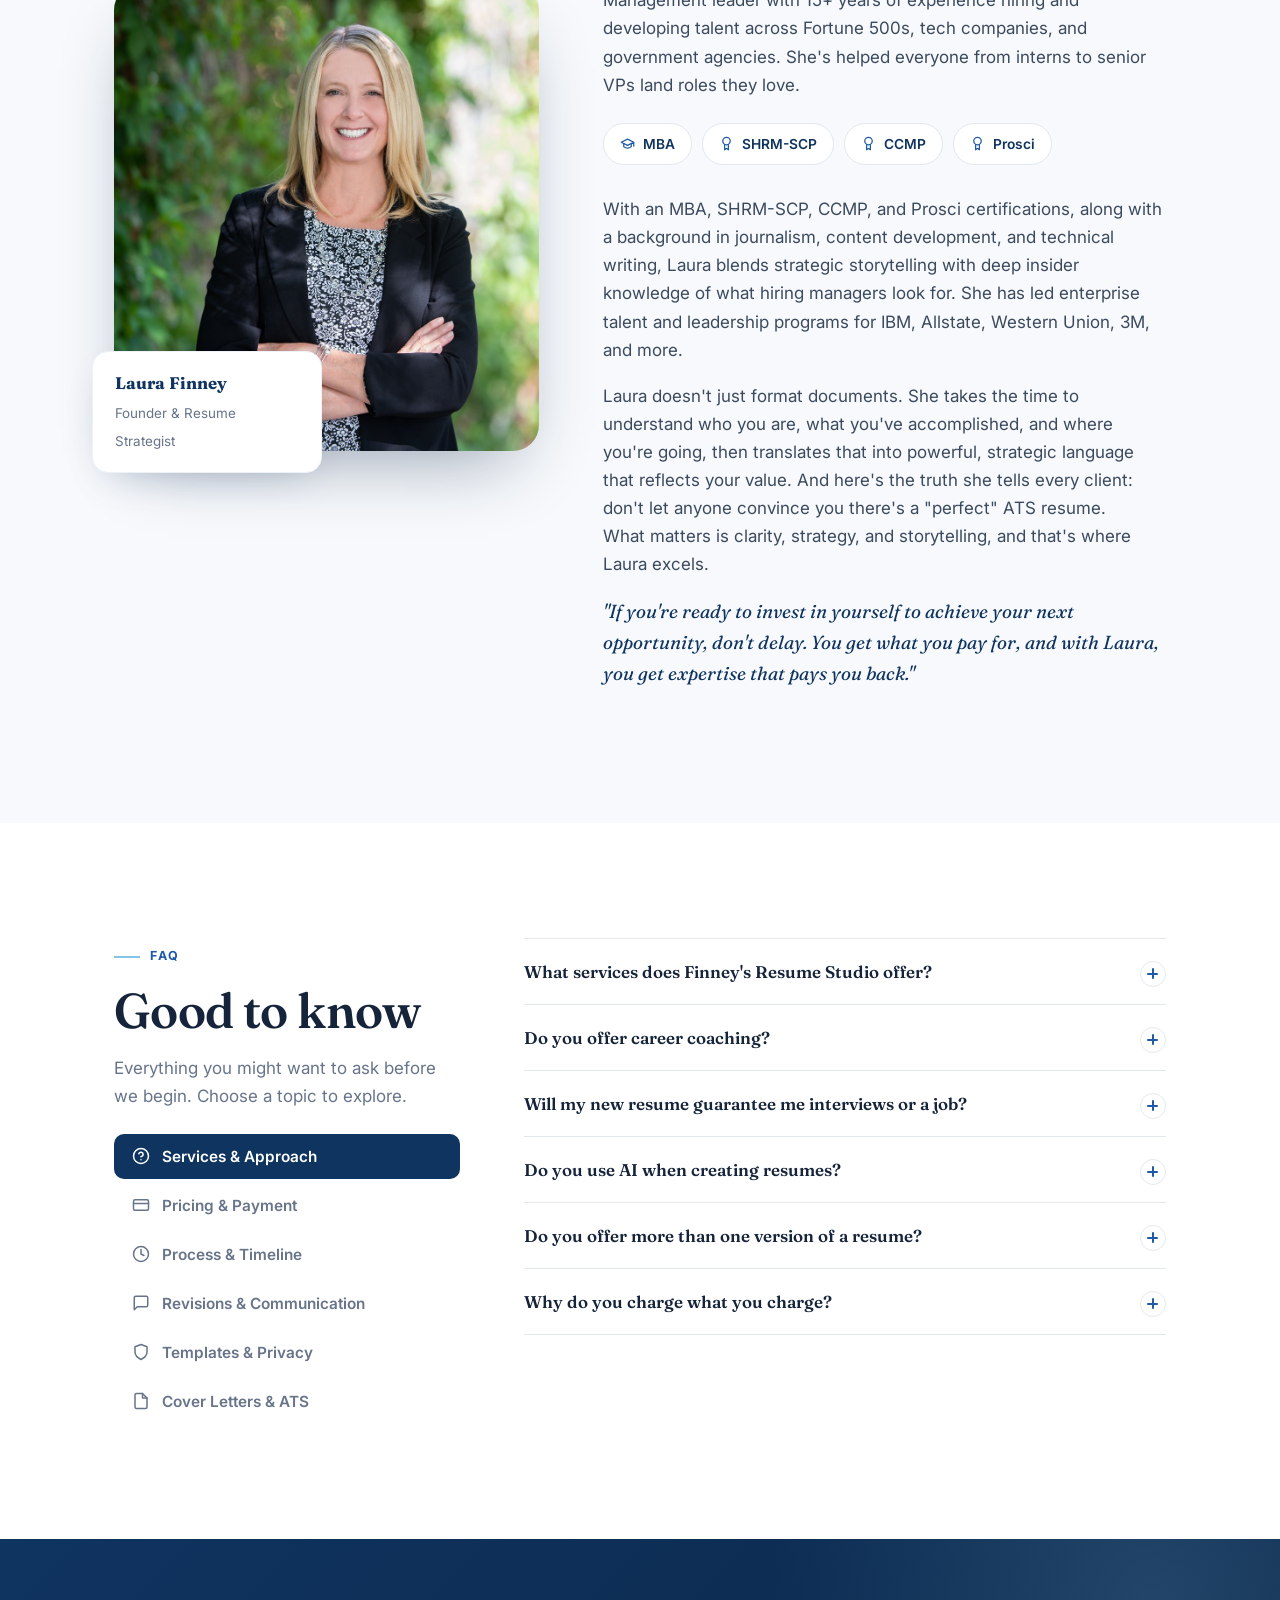
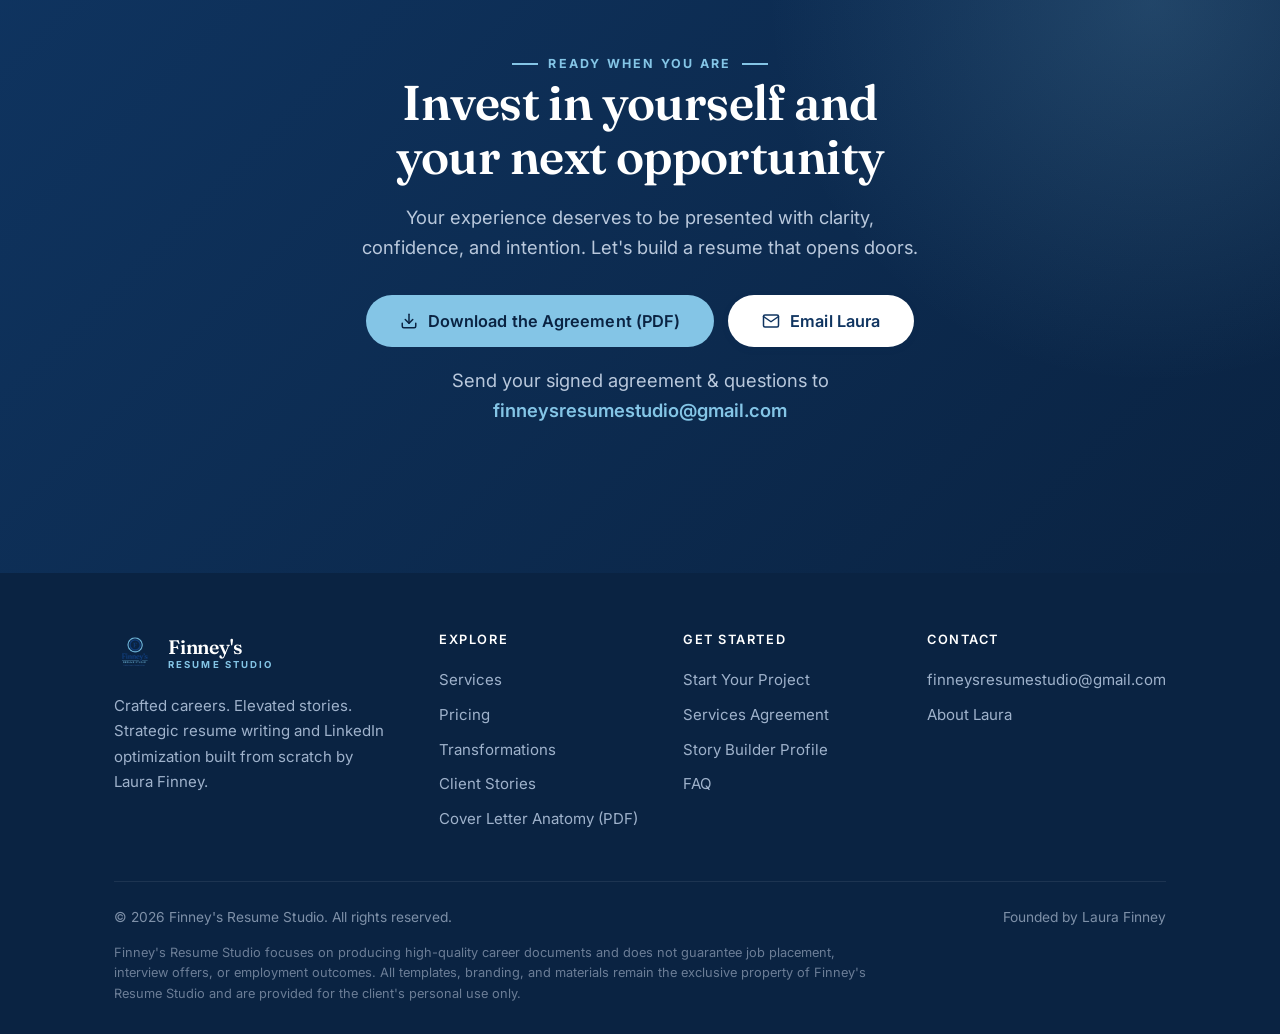
==== commit c976b4d7: "Remove the college student discount Drops the "20% off for college students" line from the Entry tie" ====
--- a/index.html
+++ b/index.html
@@ -13,10 +13,12 @@
   <meta property="og:type" content="website" />
   <meta property="og:title" content="Finney's Resume Studio | Crafted Careers. Elevated Stories." />
   <meta property="og:description" content="Strategic resume writing and LinkedIn optimization that positions you for your next step. Built from scratch by a talent strategist with 15+ years of insider experience." />
-  <meta property="og:image" content="https://finneysresumestudio-create.github.io/assets/img/logo.png" />
-  <meta property="og:image:alt" content="Finney's Resume Studio logo" />
-  <meta property="og:image:width" content="512" />
-  <meta property="og:image:height" content="512" />
+  <meta property="og:image" content="https://finneysresumestudio-create.github.io/assets/img/og-card.png" />
+  <meta property="og:image:secure_url" content="https://finneysresumestudio-create.github.io/assets/img/og-card.png" />
+  <meta property="og:image:type" content="image/png" />
+  <meta property="og:image:alt" content="Finney's Resume Studio: resume and LinkedIn transformations, showing a before and after resume." />
+  <meta property="og:image:width" content="1200" />
+  <meta property="og:image:height" content="630" />
   <meta property="og:url" content="https://finneysresumestudio-create.github.io/" />
   <meta property="og:site_name" content="Finney's Resume Studio" />
   <meta property="og:locale" content="en_US" />
@@ -25,7 +27,8 @@
   <meta name="twitter:card" content="summary_large_image" />
   <meta name="twitter:title" content="Finney's Resume Studio | Crafted Careers. Elevated Stories." />
   <meta name="twitter:description" content="Strategic resume writing and LinkedIn optimization that positions you for your next step, built from scratch by a talent strategist with 15+ years of insider experience." />
-  <meta name="twitter:image" content="https://finneysresumestudio-create.github.io/assets/img/logo.png" />
+  <meta name="twitter:image" content="https://finneysresumestudio-create.github.io/assets/img/og-card.png" />
+  <meta name="twitter:image:alt" content="Finney's Resume Studio: resume and LinkedIn transformations, showing a before and after resume." />
 
   <link rel="icon" type="image/svg+xml" href="assets/img/favicon.svg" />
   <link rel="apple-touch-icon" href="assets/img/apple-touch-icon.png" />
@@ -211,7 +214,6 @@
             <h3>Entry level</h3>
             <p class="price-exp">0–3 years experience</p>
             <div class="price-amt"><span class="cur">$</span><span class="num">325</span><span class="per">one-time</span></div>
-            <p class="price-student">20% off for college students</p>
             <div class="divider"></div>
             <ul class="price-features">
               <li class="yes"><svg viewBox="0 0 24 24" fill="none" stroke="currentColor" stroke-width="2.4" stroke-linecap="round" stroke-linejoin="round"><polyline points="20 6 9 17 4 12"/></svg>Resume rewrite (custom template)</li>
@@ -229,7 +231,6 @@
             <h3>Mid-career</h3>
             <p class="price-exp">3–15 years experience</p>
             <div class="price-amt"><span class="cur">$</span><span class="num">425</span><span class="per">one-time</span></div>
-            <p class="price-student">&nbsp;</p>
             <div class="divider"></div>
             <ul class="price-features">
               <li class="yes"><svg viewBox="0 0 24 24" fill="none" stroke="currentColor" stroke-width="2.4" stroke-linecap="round" stroke-linejoin="round"><polyline points="20 6 9 17 4 12"/></svg>Resume rewrite (custom template)</li>
@@ -247,7 +248,6 @@
             <h3>Executive</h3>
             <p class="price-exp">Director, VP, C-suite</p>
             <div class="price-amt"><span class="cur">$</span><span class="num">650</span><span class="per">one-time</span></div>
-            <p class="price-student">&nbsp;</p>
             <div class="divider"></div>
             <ul class="price-features">
               <li class="yes"><svg viewBox="0 0 24 24" fill="none" stroke="currentColor" stroke-width="2.4" stroke-linecap="round" stroke-linejoin="round"><polyline points="20 6 9 17 4 12"/></svg>Resume rewrite (custom template)</li>
@@ -266,7 +266,7 @@
             <svg viewBox="0 0 24 24" width="16" height="16" fill="none" stroke="currentColor" stroke-width="2" stroke-linecap="round" stroke-linejoin="round"><polygon points="13 2 3 14 12 14 11 22 21 10 12 10 13 2"/></svg>
             Rush delivery (48 hr) available for +25%. Story Builder Profile must be completed
           </span>
-          <p>A 20% discount applies to the Career Start package for college students. All packages include a 30-day engagement window.</p>
+          <p>All packages include a 30-day engagement window.</p>
         </div>
       </div>
     </section>
--- a/css/styles.css
+++ b/css/styles.css
@@ -282,11 +282,10 @@
 .price-tier { font-size: 0.74rem; font-weight: 700; letter-spacing: 0.14em; text-transform: uppercase; color: var(--royal); }
 .price-card h3 { margin: 8px 0 2px; font-size: 1.5rem; }
 .price-exp { font-size: 0.9rem; color: var(--muted); margin-bottom: 22px; }
-.price-amt { display: flex; align-items: baseline; gap: 4px; margin-bottom: 4px; }
+.price-amt { display: flex; align-items: baseline; gap: 4px; margin-bottom: 26px; }
 .price-amt .cur { font-family: var(--serif); font-size: 1.4rem; color: var(--navy); font-weight: 600; align-self: flex-start; margin-top: 6px; }
 .price-amt .num { font-family: var(--serif); font-size: 3.1rem; font-weight: 600; color: var(--navy); line-height: 1; letter-spacing: -0.02em; }
 .price-amt .per { font-size: 0.92rem; color: var(--muted); }
-.price-student { font-size: 0.82rem; color: var(--royal); font-weight: 600; min-height: 20px; margin-bottom: 22px; }
 .price-card .divider { height: 1px; background: var(--line); margin-bottom: 20px; }
 .price-features { flex: 1; margin-bottom: 26px; }
 .price-features li { display: flex; gap: 11px; padding: 7px 0; font-size: 0.94rem; align-items: flex-start; }
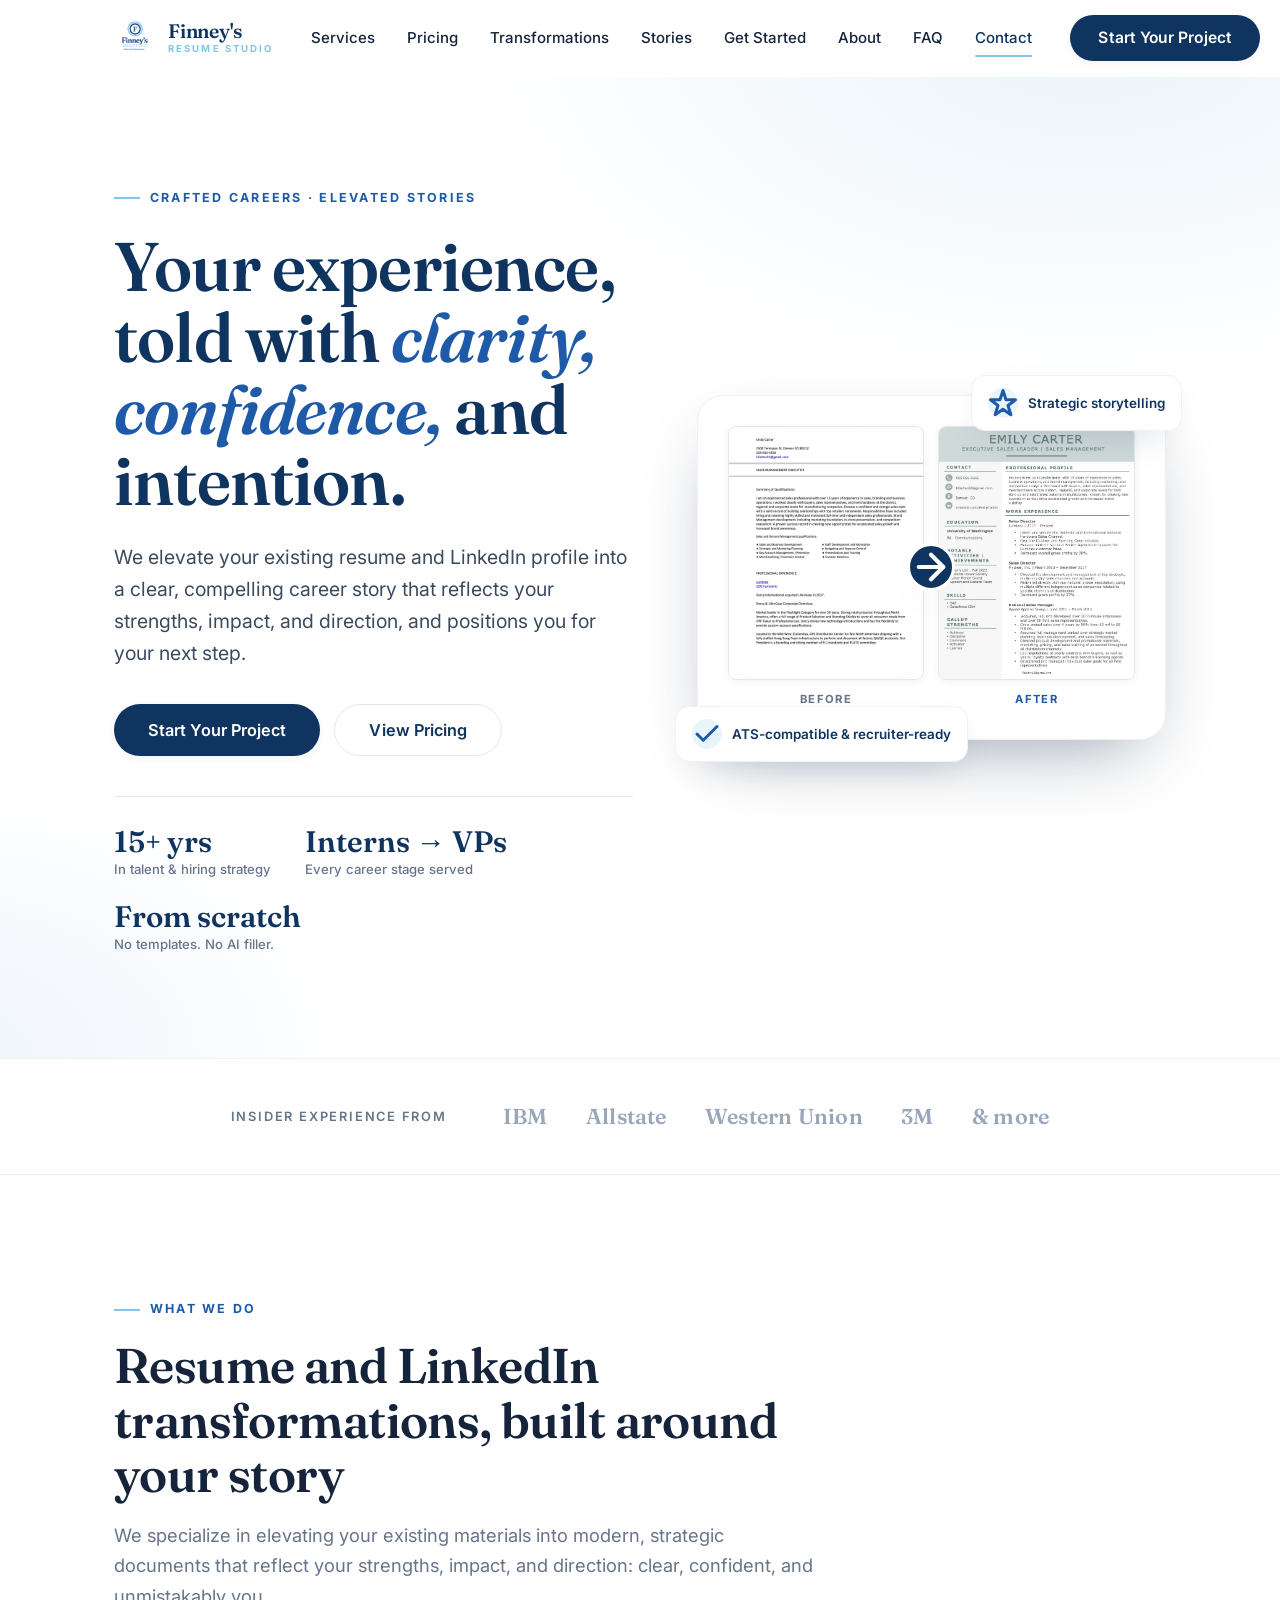
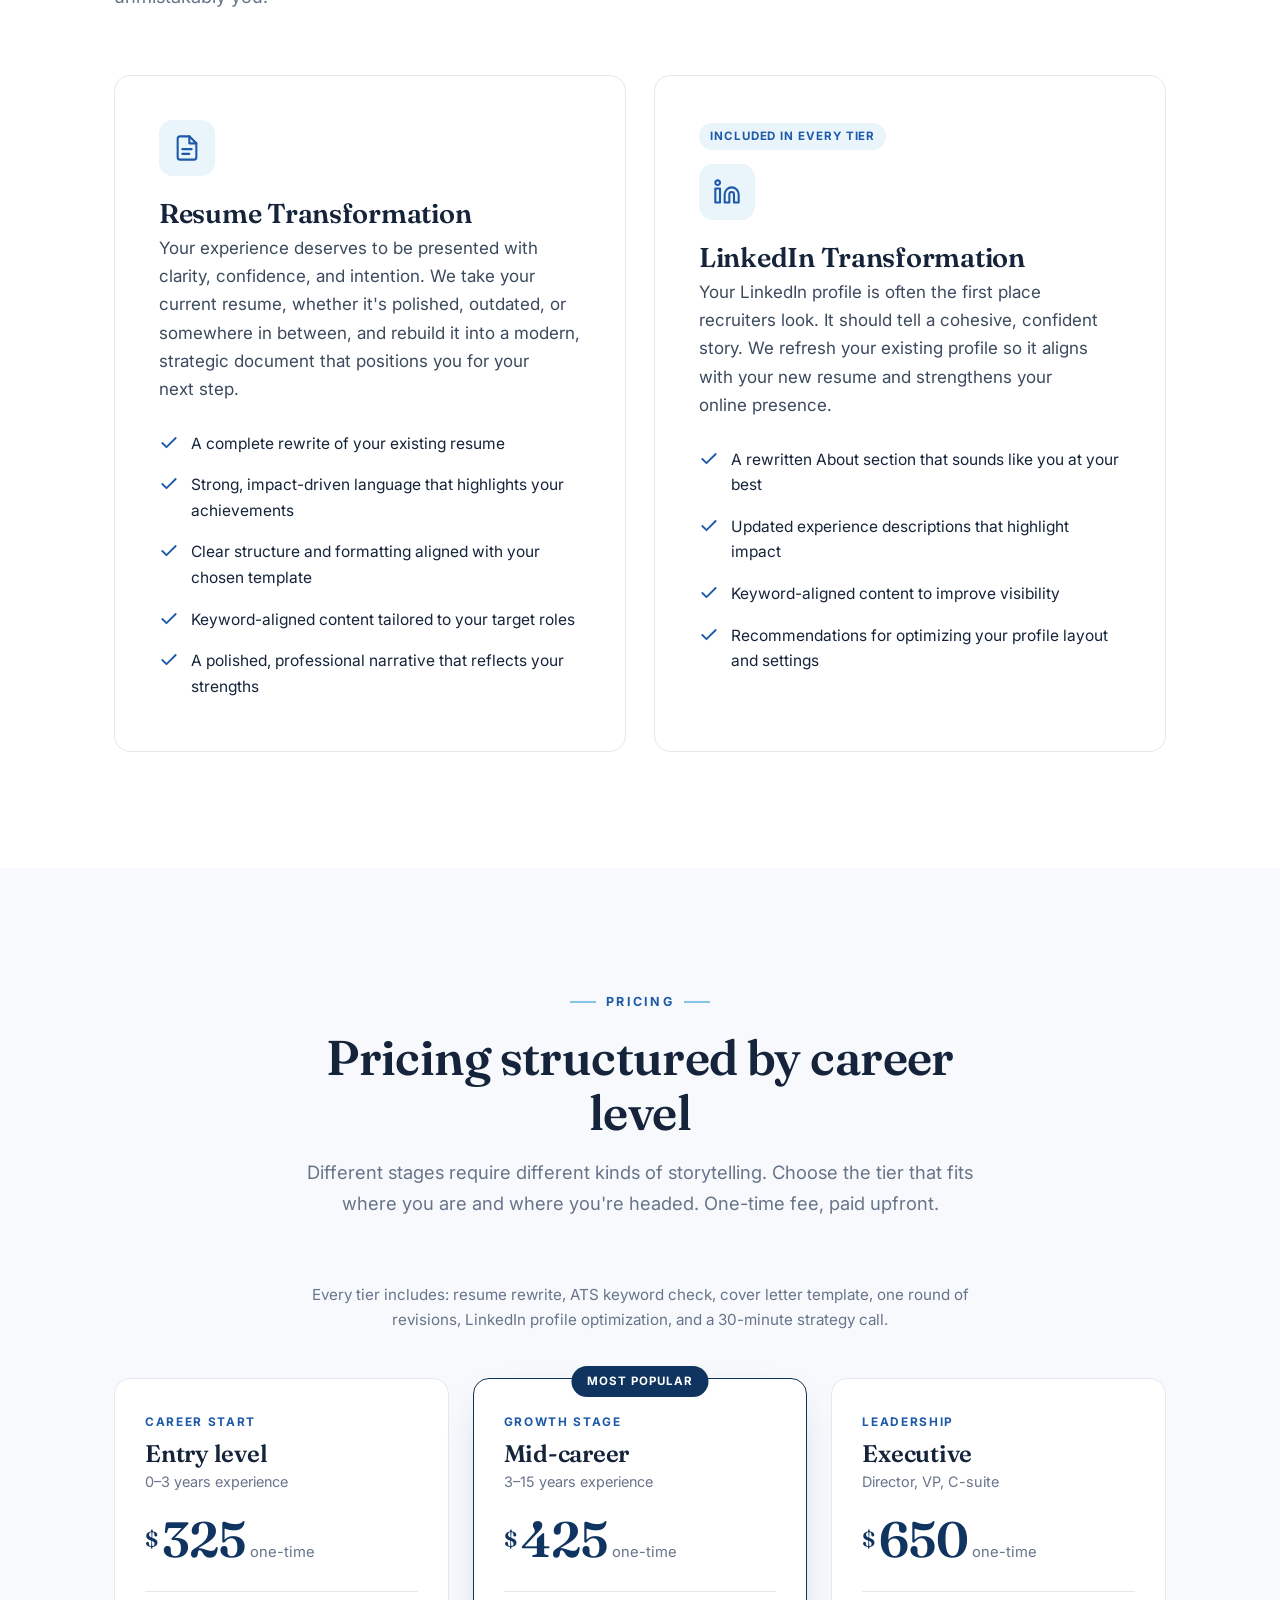
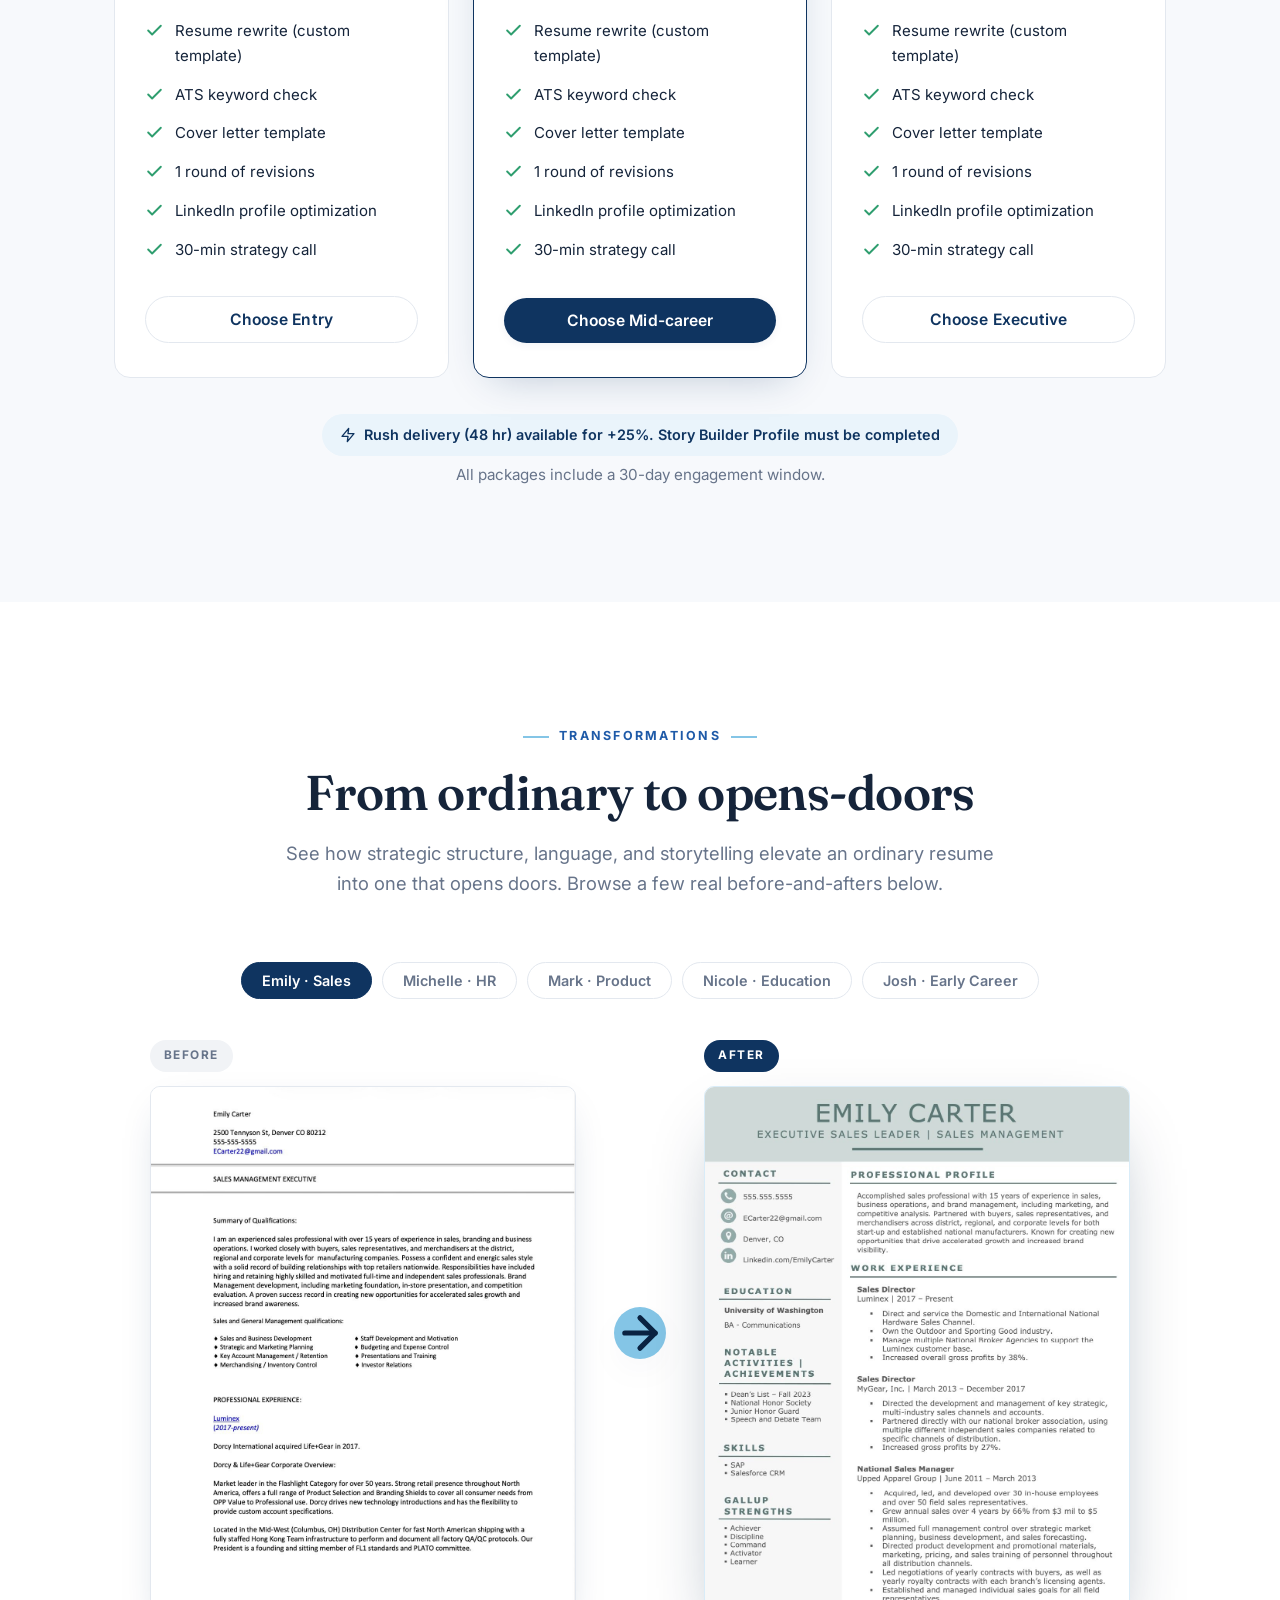
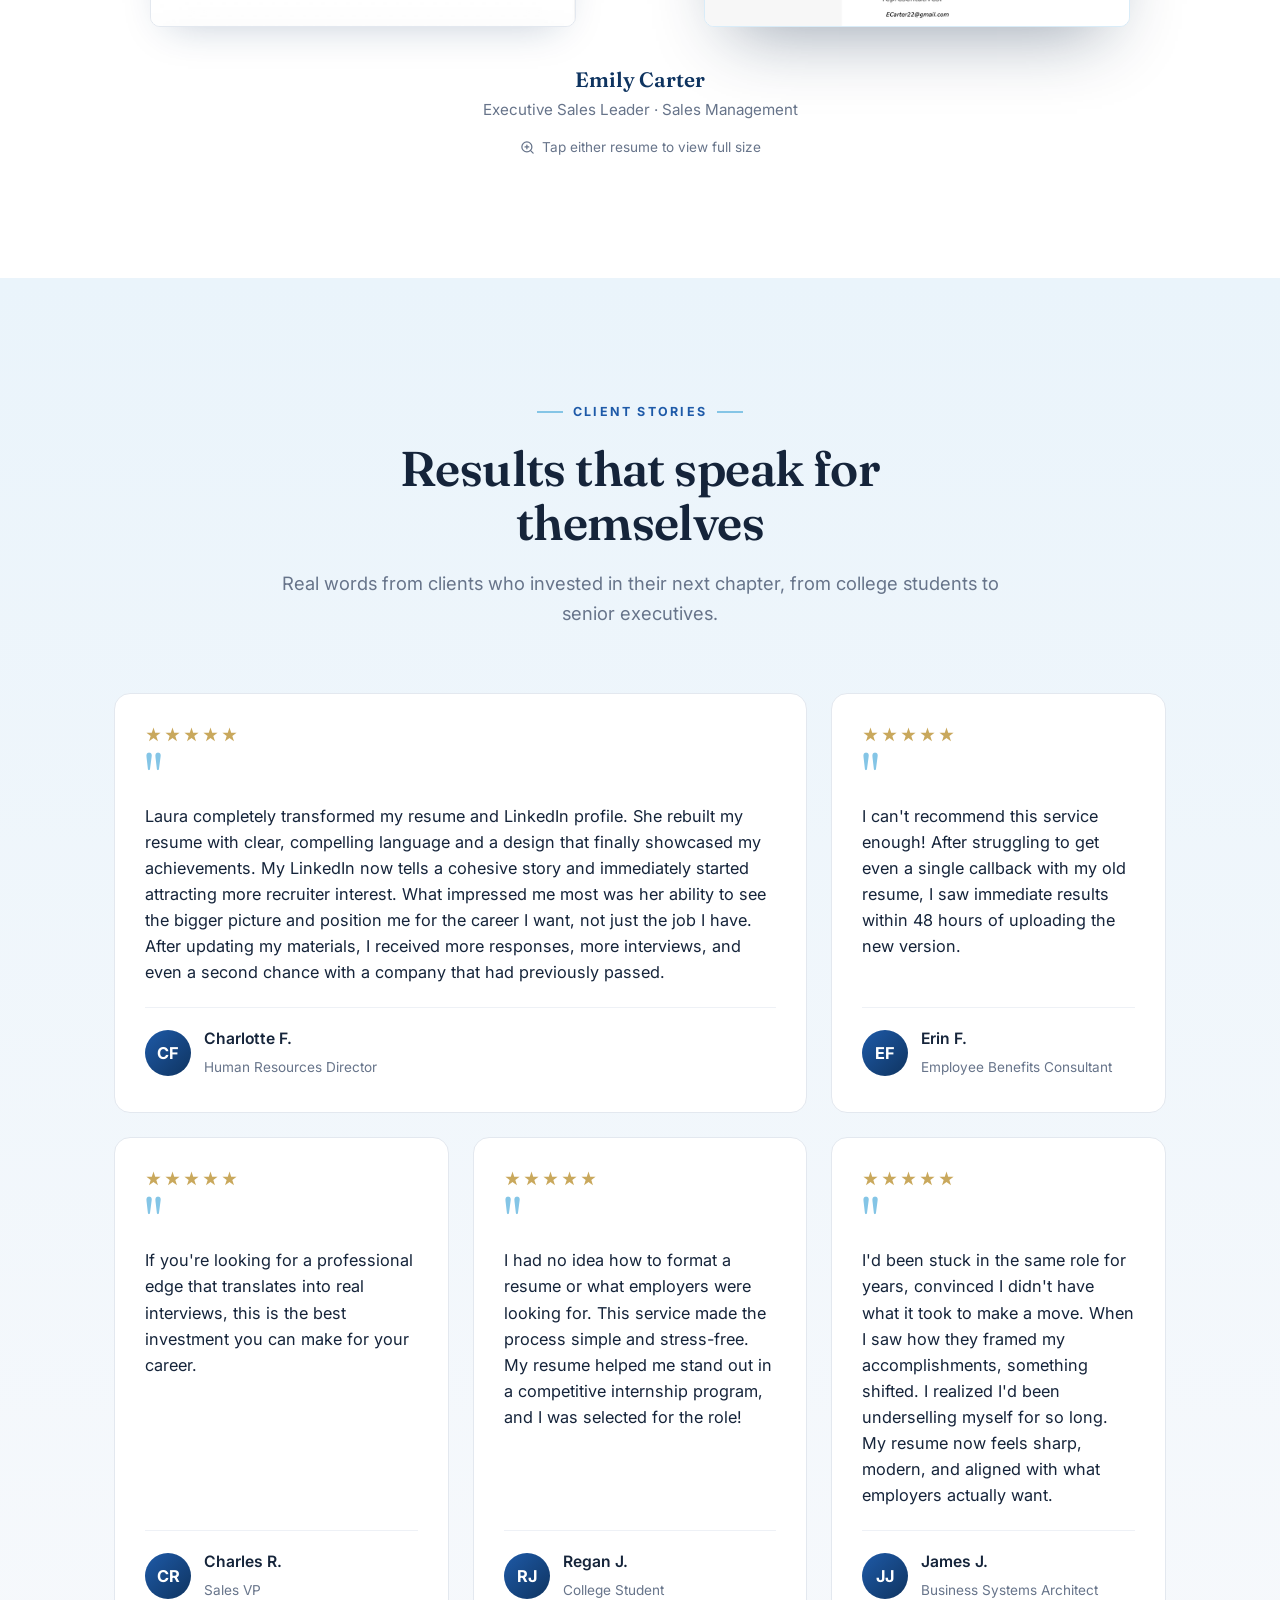
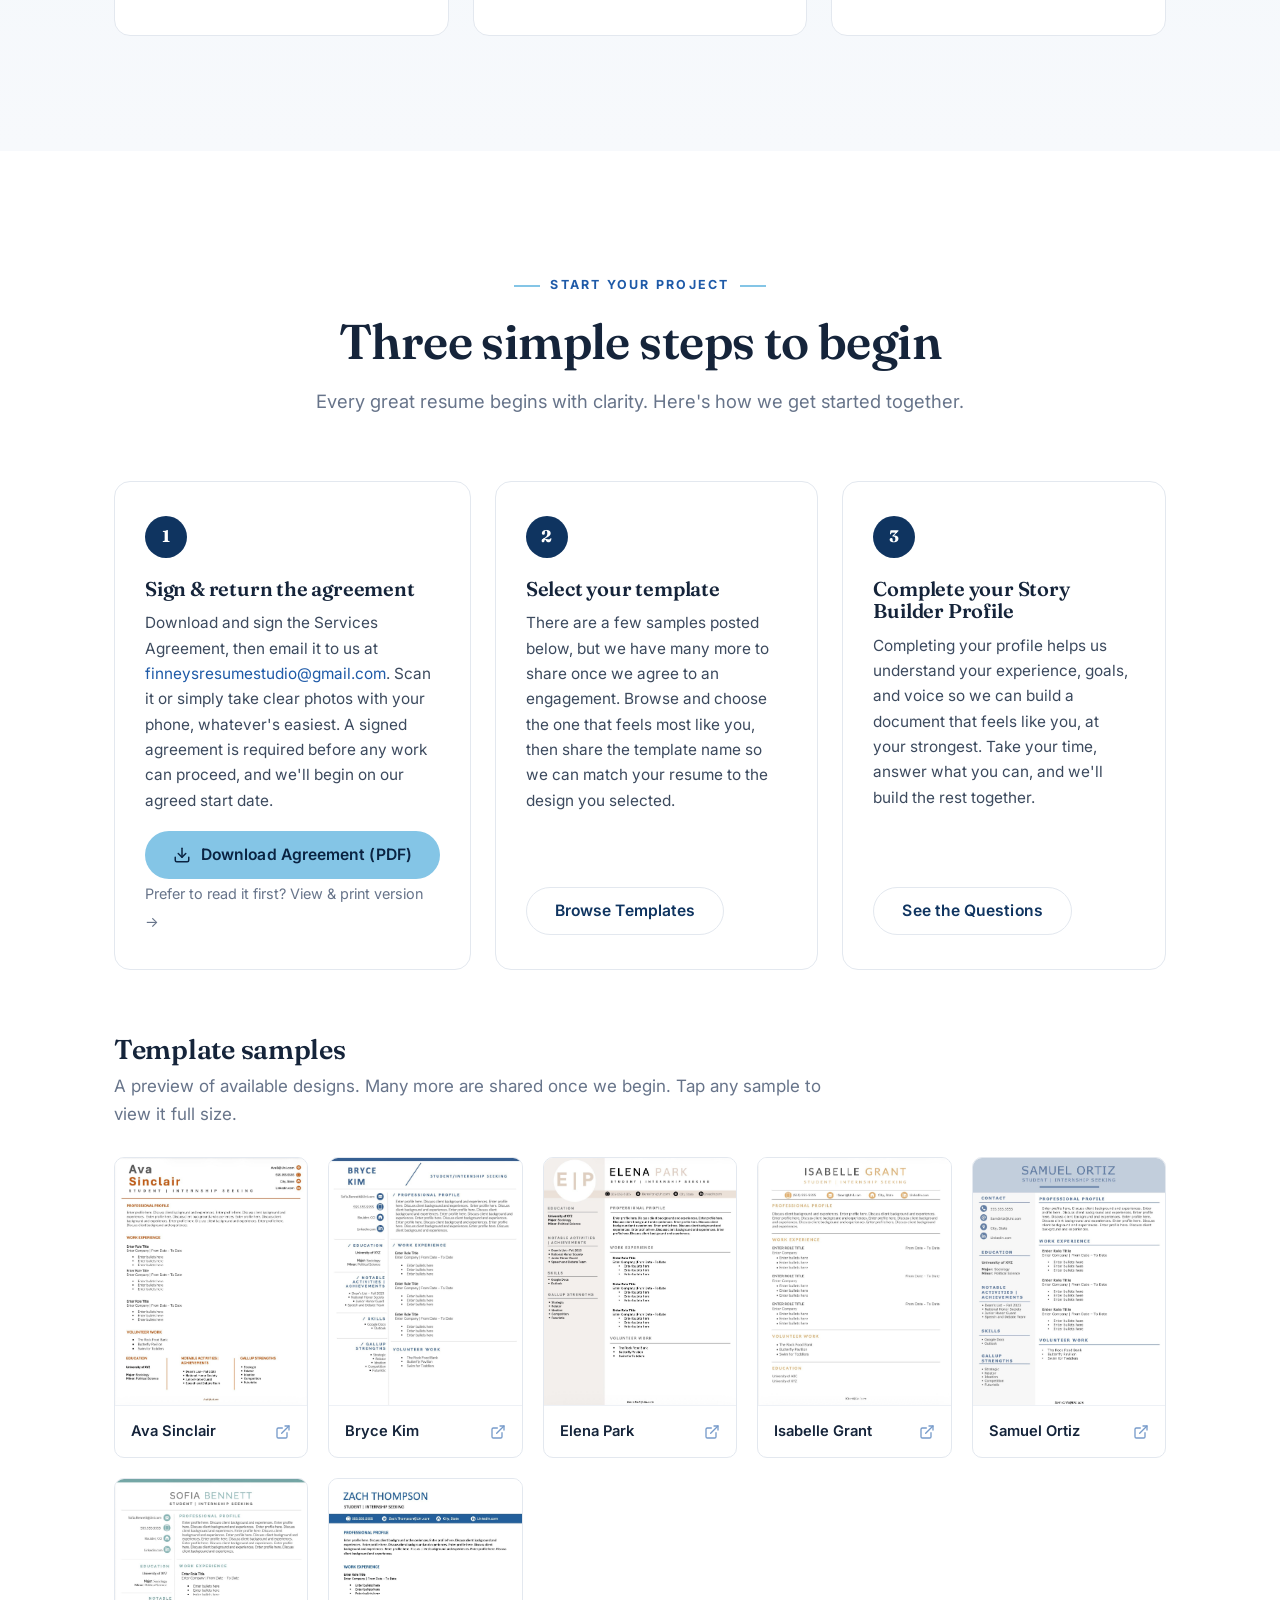
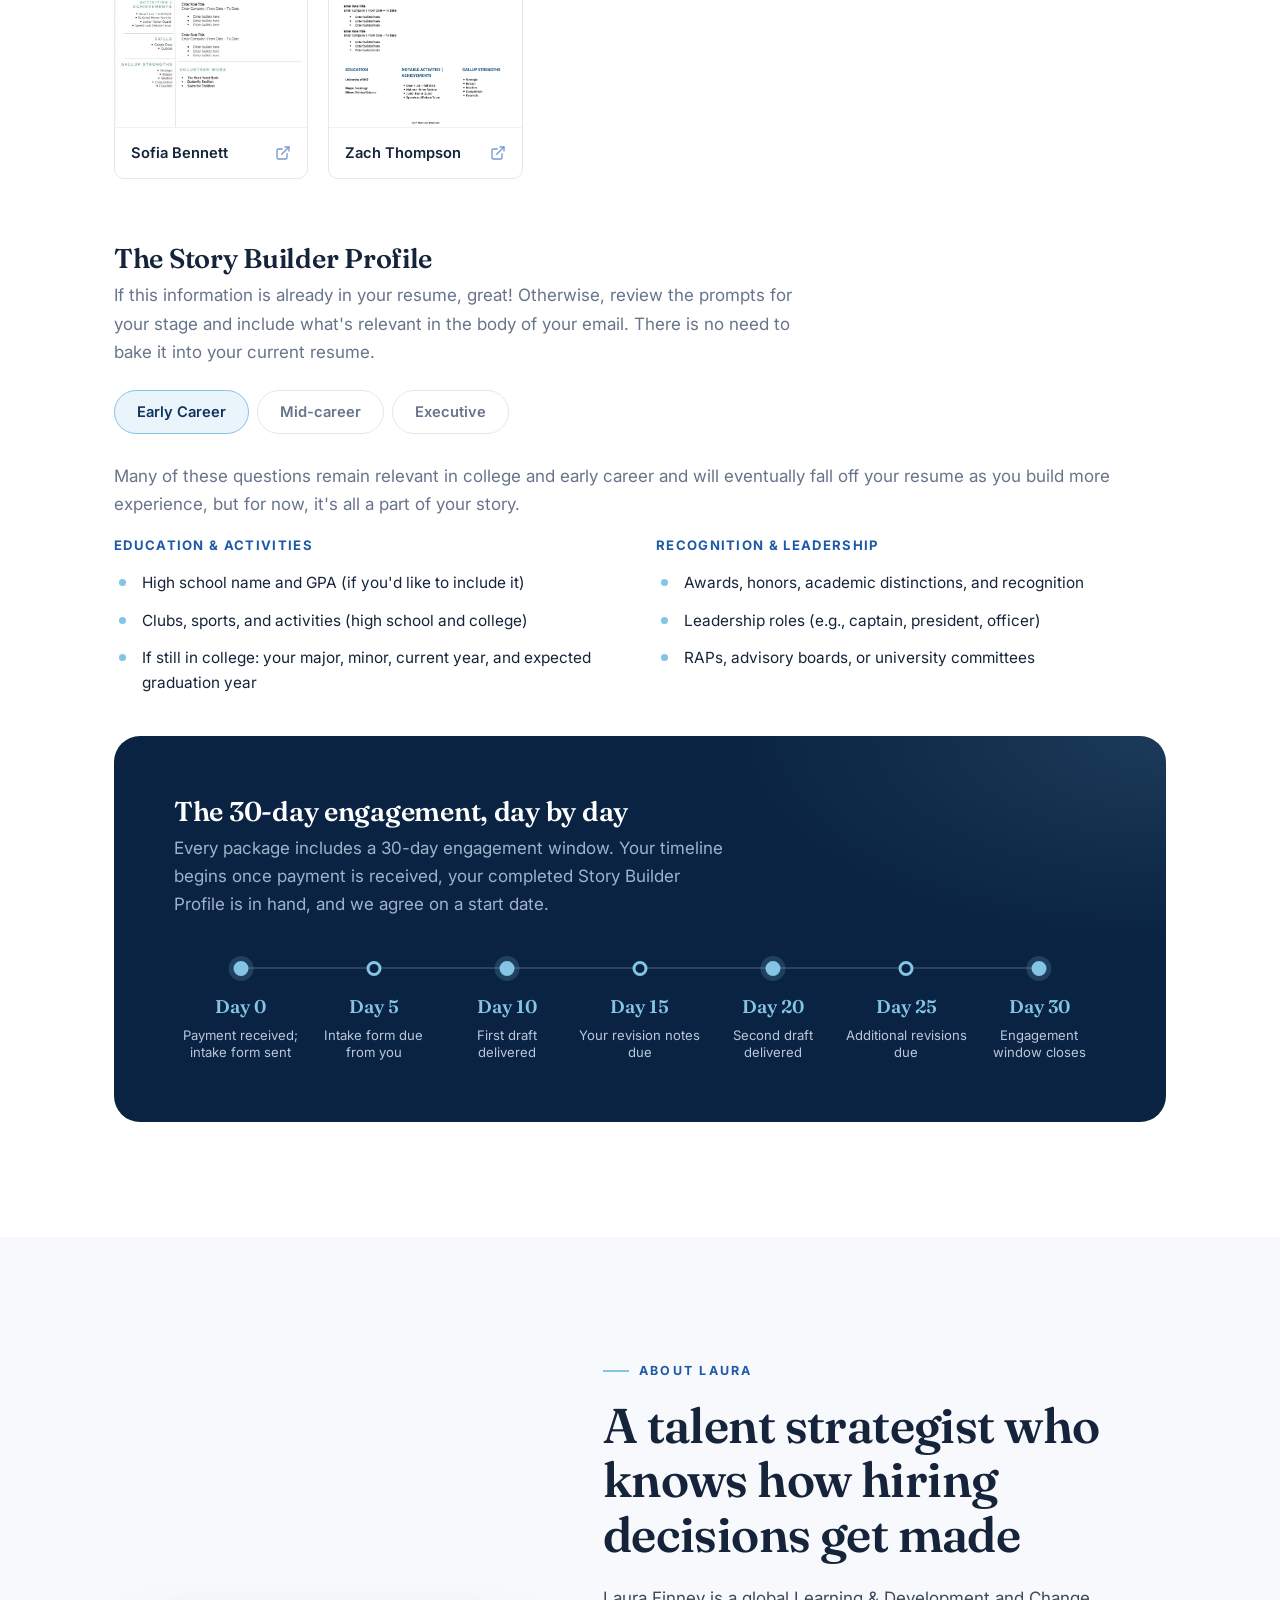
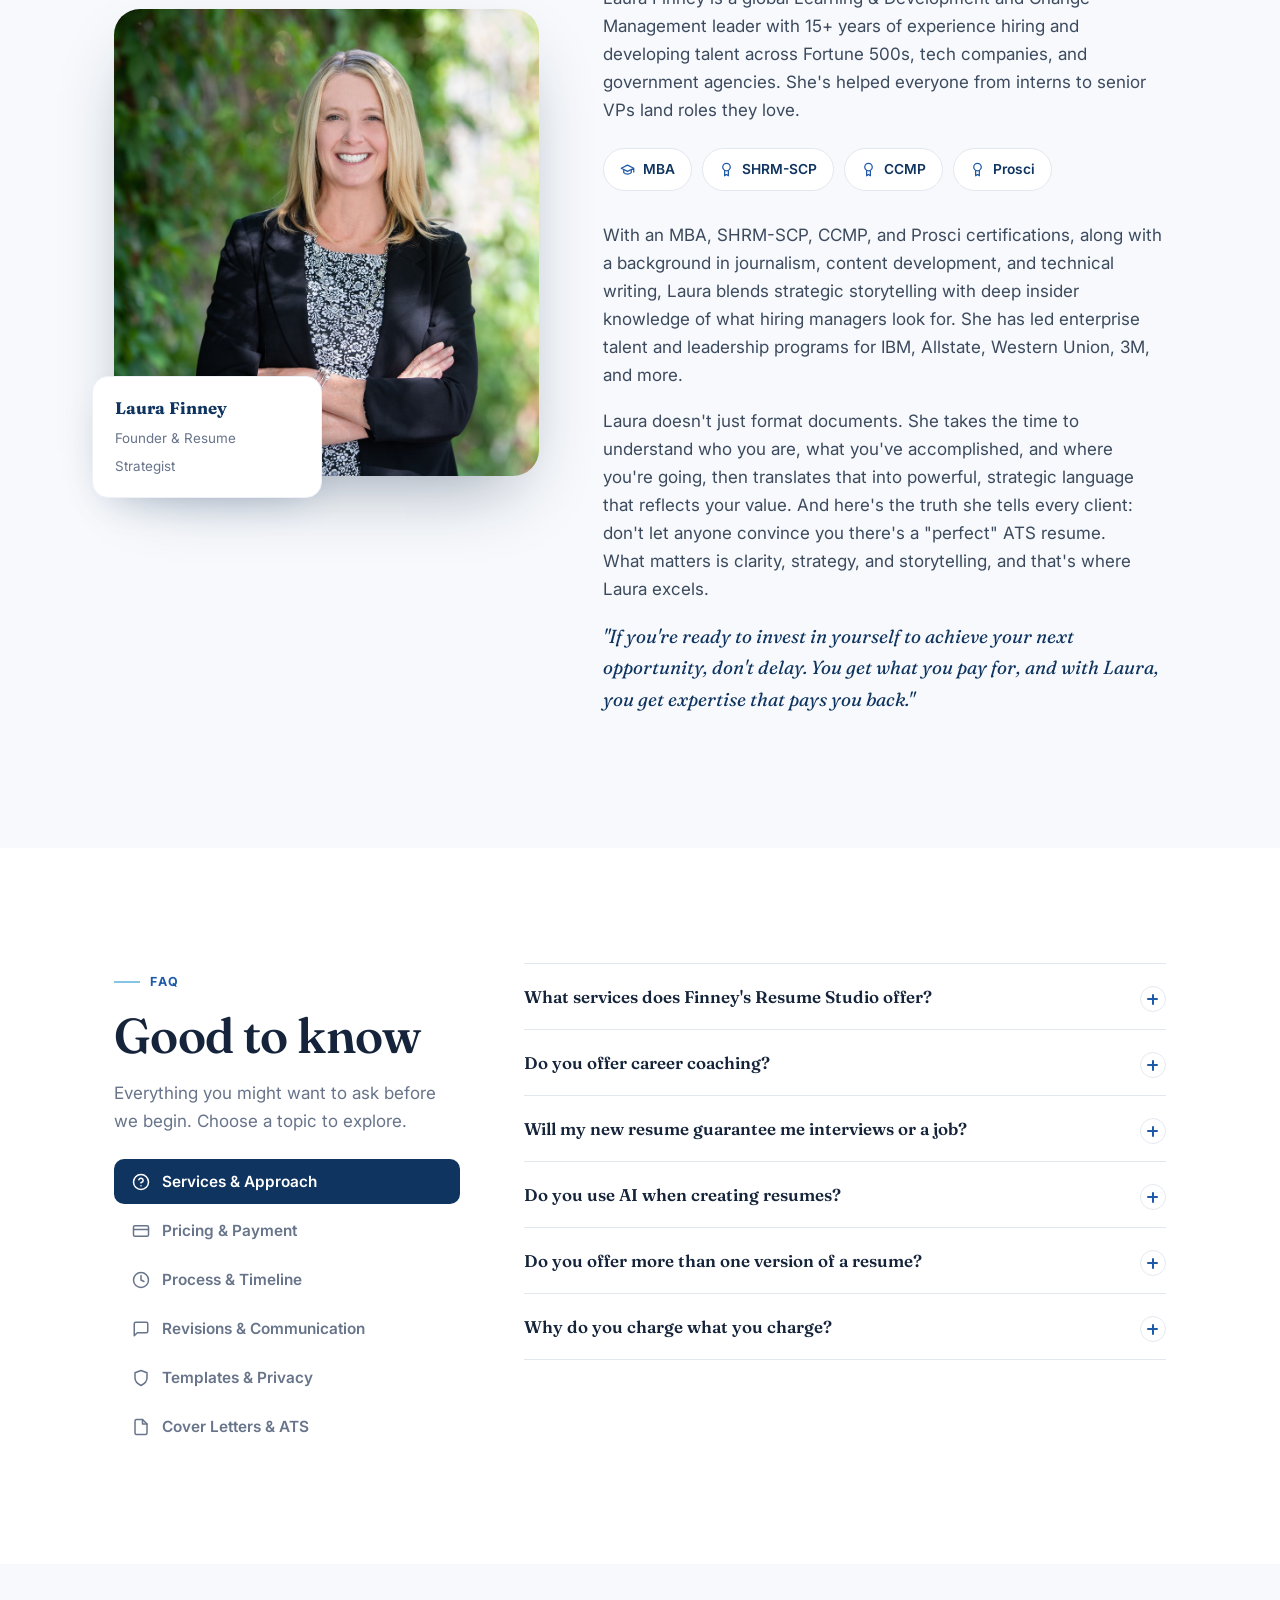
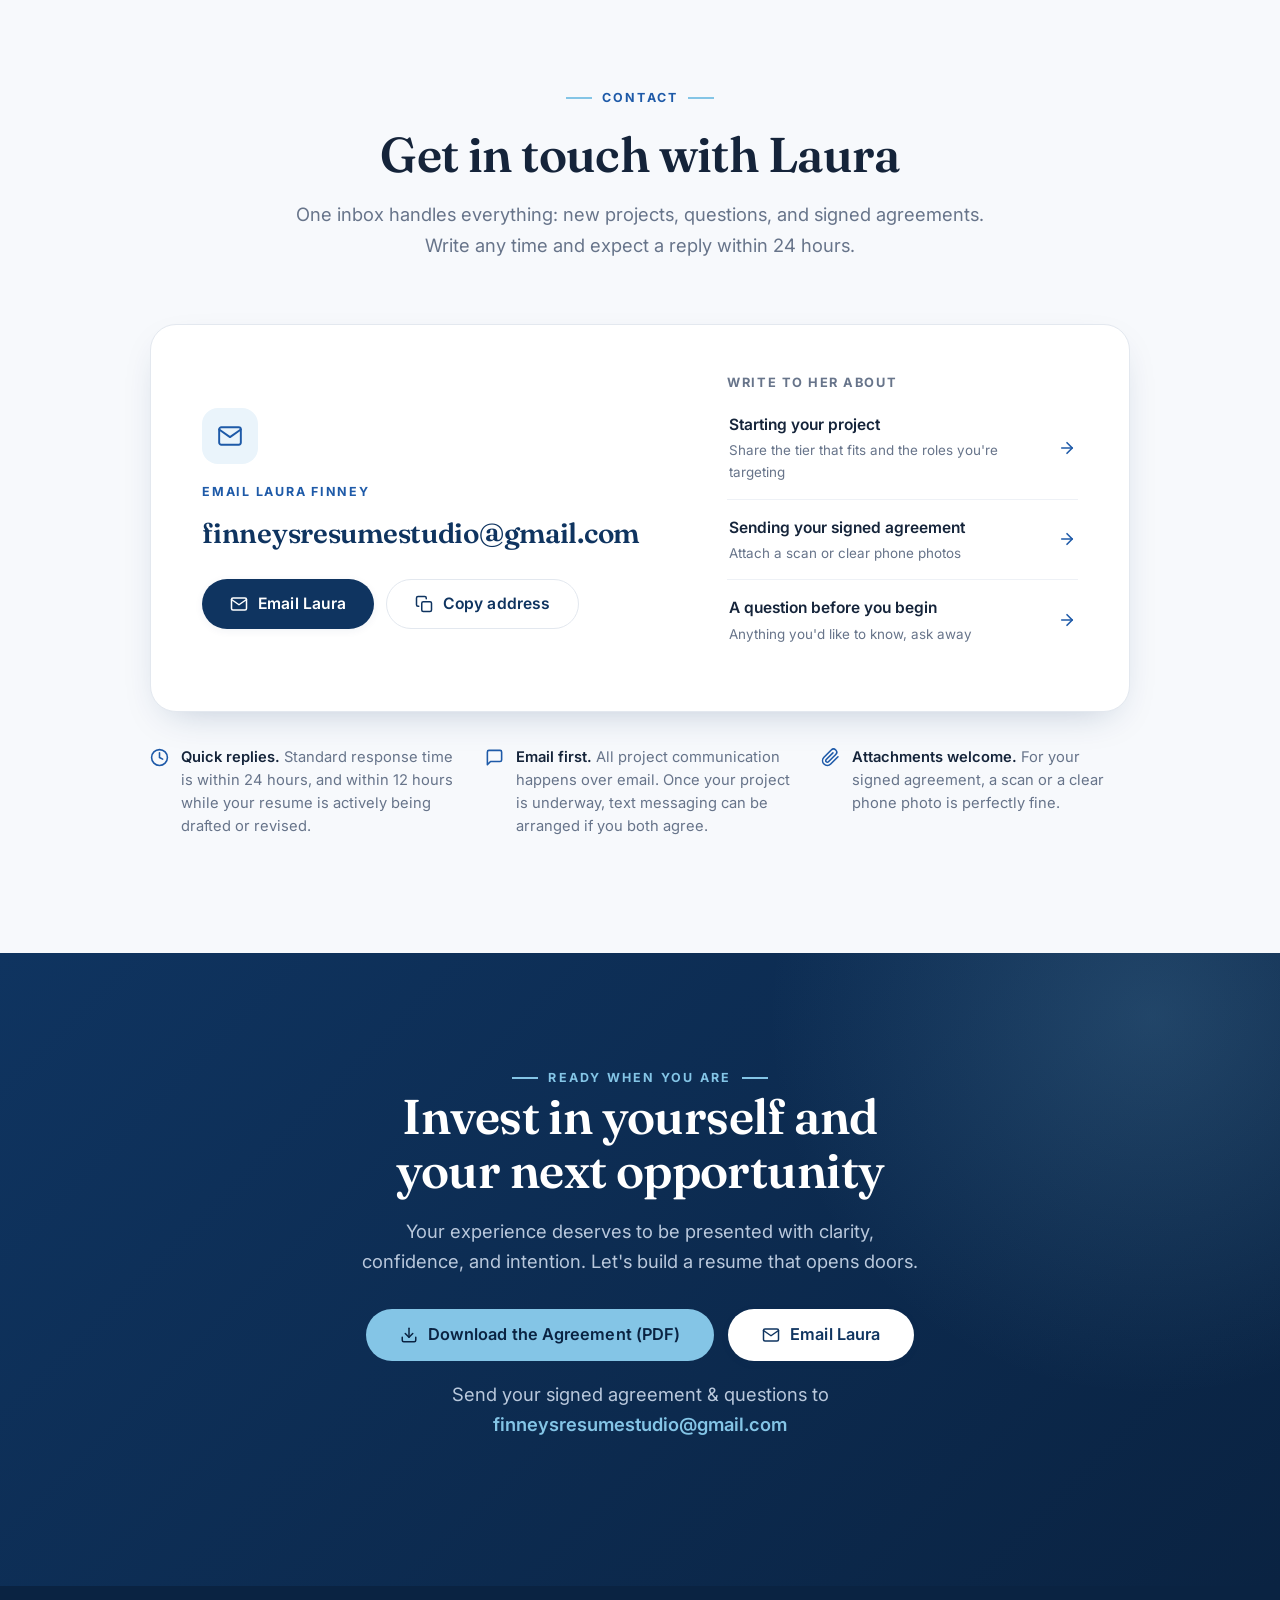
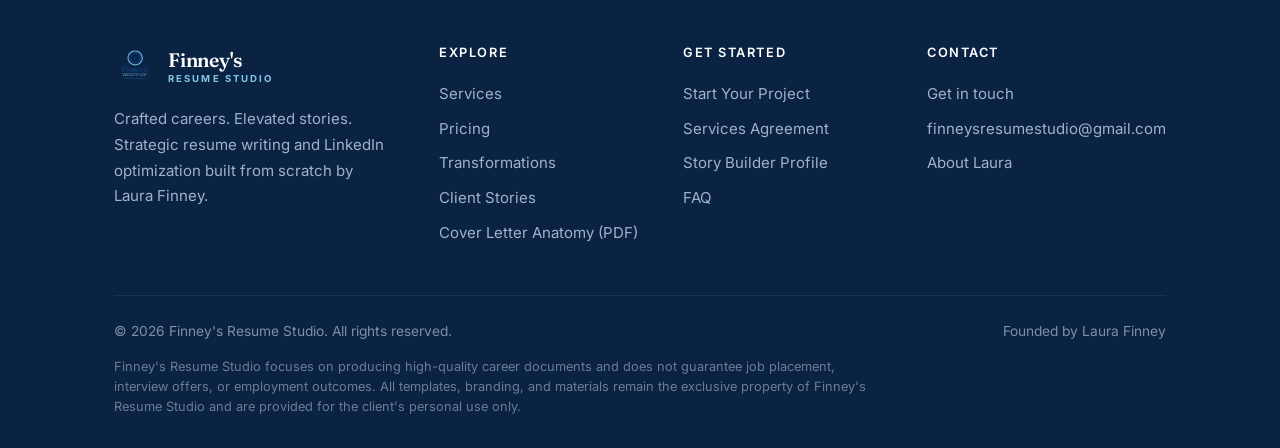
==== commit 945ee307: "Add a Contact section and the email address in step 1 New #contact section after the FAQ: a card wit" ====
--- a/index.html
+++ b/index.html
@@ -51,6 +51,11 @@
     "url": "https://finneysresumestudio-create.github.io/",
     "image": "https://finneysresumestudio-create.github.io/assets/img/logo.png",
     "email": "finneysresumestudio@gmail.com",
+    "contactPoint": {
+      "@type": "ContactPoint",
+      "contactType": "customer service",
+      "email": "finneysresumestudio@gmail.com"
+    },
     "founder": { "@type": "Person", "name": "Laura Finney" },
     "areaServed": "United States",
     "priceRange": "$325–$650"
@@ -78,6 +83,7 @@
         <a href="#start">Get Started</a>
         <a href="#about">About</a>
         <a href="#faq">FAQ</a>
+        <a href="#contact">Contact</a>
       </nav>
       <div class="nav-actions">
         <a class="btn btn-primary" href="#start">Start Your Project</a>
@@ -94,6 +100,7 @@
       <a href="#start">Get Started</a>
       <a href="#about">About Laura</a>
       <a href="#faq">FAQ</a>
+      <a href="#contact">Contact</a>
       <a class="btn btn-primary" href="#start">Start Your Project</a>
     </div>
   </header>
@@ -402,7 +409,7 @@
           <article class="step-card reveal">
             <div class="step-num">1</div>
             <h3>Sign &amp; return the agreement</h3>
-            <p>Download and sign the Services Agreement, then email it to us. Scan it or simply take clear photos with your phone, whatever's easiest. A signed agreement is required before any work can proceed, and we'll begin on our agreed start date.</p>
+            <p>Download and sign the Services Agreement, then email it to us at <a href="mailto:finneysresumestudio@gmail.com?subject=Signed%20Services%20Agreement">finneysresumestudio@gmail.com</a>. Scan it or simply take clear photos with your phone, whatever's easiest. A signed agreement is required before any work can proceed, and we'll begin on our agreed start date.</p>
             <div class="step-cta">
               <a class="btn btn-accent" href="assets/docs/finneys-resume-studio-services-agreement.pdf" download>
                 <svg viewBox="0 0 24 24" fill="none" stroke="currentColor" stroke-width="2" stroke-linecap="round" stroke-linejoin="round"><path d="M21 15v4a2 2 0 0 1-2 2H5a2 2 0 0 1-2-2v-4"/><polyline points="7 10 12 15 17 10"/><line x1="12" y1="15" x2="12" y2="3"/></svg>
@@ -672,6 +679,67 @@
       </div>
     </section>
 
+    <!-- ============ CONTACT ============ -->
+    <section id="contact" class="bg-soft" aria-labelledby="contact-title">
+      <div class="container">
+        <div class="section-head center">
+          <span class="eyebrow center">Contact</span>
+          <h2 id="contact-title">Get in touch with Laura</h2>
+          <p class="lede">One inbox handles everything: new projects, questions, and signed agreements. Write any time and expect a reply within 24 hours.</p>
+        </div>
+
+        <div class="contact-card reveal">
+          <div class="contact-main">
+            <div class="contact-icon" aria-hidden="true">
+              <svg viewBox="0 0 24 24" fill="none" stroke="currentColor" stroke-width="1.8" stroke-linecap="round" stroke-linejoin="round"><path d="M4 4h16c1.1 0 2 .9 2 2v12c0 1.1-.9 2-2 2H4c-1.1 0-2-.9-2-2V6c0-1.1.9-2 2-2z"/><polyline points="22,6 12,13 2,6"/></svg>
+            </div>
+            <span class="contact-label">Email Laura Finney</span>
+            <a class="contact-email" href="mailto:finneysresumestudio@gmail.com">finneysresumestudio@gmail.com</a>
+            <div class="contact-actions">
+              <a class="btn btn-primary" href="mailto:finneysresumestudio@gmail.com">
+                <svg viewBox="0 0 24 24" fill="none" stroke="currentColor" stroke-width="2" stroke-linecap="round" stroke-linejoin="round"><path d="M4 4h16c1.1 0 2 .9 2 2v12c0 1.1-.9 2-2 2H4c-1.1 0-2-.9-2-2V6c0-1.1.9-2 2-2z"/><polyline points="22,6 12,13 2,6"/></svg>
+                Email Laura
+              </a>
+              <button class="btn btn-ghost" id="copyEmail" data-email="finneysresumestudio@gmail.com" type="button">
+                <svg viewBox="0 0 24 24" fill="none" stroke="currentColor" stroke-width="2" stroke-linecap="round" stroke-linejoin="round"><rect x="9" y="9" width="13" height="13" rx="2"/><path d="M5 15H4a2 2 0 0 1-2-2V4a2 2 0 0 1 2-2h9a2 2 0 0 1 2 2v1"/></svg>
+                Copy address
+              </button>
+            </div>
+          </div>
+          <div class="contact-side">
+            <h4>Write to her about</h4>
+            <a class="contact-topic" href="mailto:finneysresumestudio@gmail.com?subject=Starting%20My%20Project%20with%20Finney's%20Resume%20Studio">
+              <span>Starting your project<span class="t-sub">Share the tier that fits and the roles you're targeting</span></span>
+              <svg viewBox="0 0 24 24" fill="none" stroke="currentColor" stroke-width="2.2" stroke-linecap="round" stroke-linejoin="round" aria-hidden="true"><line x1="5" y1="12" x2="19" y2="12"/><polyline points="12 5 19 12 12 19"/></svg>
+            </a>
+            <a class="contact-topic" href="mailto:finneysresumestudio@gmail.com?subject=Signed%20Services%20Agreement">
+              <span>Sending your signed agreement<span class="t-sub">Attach a scan or clear phone photos</span></span>
+              <svg viewBox="0 0 24 24" fill="none" stroke="currentColor" stroke-width="2.2" stroke-linecap="round" stroke-linejoin="round" aria-hidden="true"><line x1="5" y1="12" x2="19" y2="12"/><polyline points="12 5 19 12 12 19"/></svg>
+            </a>
+            <a class="contact-topic" href="mailto:finneysresumestudio@gmail.com?subject=Question%20for%20Finney's%20Resume%20Studio">
+              <span>A question before you begin<span class="t-sub">Anything you'd like to know, ask away</span></span>
+              <svg viewBox="0 0 24 24" fill="none" stroke="currentColor" stroke-width="2.2" stroke-linecap="round" stroke-linejoin="round" aria-hidden="true"><line x1="5" y1="12" x2="19" y2="12"/><polyline points="12 5 19 12 12 19"/></svg>
+            </a>
+          </div>
+        </div>
+
+        <ul class="contact-facts">
+          <li>
+            <svg viewBox="0 0 24 24" fill="none" stroke="currentColor" stroke-width="2" stroke-linecap="round" stroke-linejoin="round" aria-hidden="true"><circle cx="12" cy="12" r="10"/><polyline points="12 6 12 12 16 14"/></svg>
+            <span><b>Quick replies.</b> Standard response time is within 24 hours, and within 12 hours while your resume is actively being drafted or revised.</span>
+          </li>
+          <li>
+            <svg viewBox="0 0 24 24" fill="none" stroke="currentColor" stroke-width="2" stroke-linecap="round" stroke-linejoin="round" aria-hidden="true"><path d="M21 15a2 2 0 0 1-2 2H7l-4 4V5a2 2 0 0 1 2-2h14a2 2 0 0 1 2 2z"/></svg>
+            <span><b>Email first.</b> All project communication happens over email. Once your project is underway, text messaging can be arranged if you both agree.</span>
+          </li>
+          <li>
+            <svg viewBox="0 0 24 24" fill="none" stroke="currentColor" stroke-width="2" stroke-linecap="round" stroke-linejoin="round" aria-hidden="true"><path d="M21.44 11.05l-9.19 9.19a6 6 0 0 1-8.49-8.49l9.19-9.19a4 4 0 0 1 5.66 5.66l-9.2 9.19a2 2 0 0 1-2.83-2.83l8.49-8.48"/></svg>
+            <span><b>Attachments welcome.</b> For your signed agreement, a scan or a clear phone photo is perfectly fine.</span>
+          </li>
+        </ul>
+      </div>
+    </section>
+
     <!-- ============ FINAL CTA ============ -->
     <section class="cta-band">
       <div class="container cta-inner">
@@ -724,6 +792,7 @@
         </div>
         <div class="footer-col">
           <h4>Contact</h4>
+          <a href="#contact">Get in touch</a>
           <a href="mailto:finneysresumestudio@gmail.com">finneysresumestudio@gmail.com</a>
           <a href="#about">About Laura</a>
         </div>
--- a/css/styles.css
+++ b/css/styles.css
@@ -157,7 +157,7 @@
 .nav-links { display: flex; align-items: center; gap: 4px; }
 .nav-links a {
   color: var(--ink); font-weight: 500; font-size: 0.94rem;
-  padding: 9px 14px; border-radius: 8px; position: relative;
+  padding: 9px 14px; border-radius: 8px; position: relative; white-space: nowrap;
 }
 .nav-links a:hover { color: var(--navy); background: var(--sky-100); }
 .nav-links a.active { color: var(--navy); }
@@ -483,6 +483,44 @@
 .faq-a-inner li::before { content: ""; position: absolute; left: 4px; top: 11px; width: 6px; height: 6px; border-radius: 50%; background: var(--sky); }
 .faq-a-inner a { font-weight: 600; }
 
+/* ---------- Contact ---------- */
+.contact-card {
+  background: #fff; border: 1px solid var(--line); border-radius: var(--radius-lg);
+  box-shadow: var(--shadow); padding: clamp(28px, 4vw, 52px);
+  display: grid; grid-template-columns: 1.15fr 0.85fr; gap: clamp(28px, 4vw, 56px);
+  max-width: 980px; margin-inline: auto; align-items: center;
+}
+.contact-main { min-width: 0; }
+.contact-icon {
+  width: 56px; height: 56px; border-radius: 16px; background: var(--sky-100);
+  color: var(--royal); display: grid; place-items: center; margin-bottom: 18px;
+}
+.contact-icon svg { width: 26px; height: 26px; }
+.contact-label { display: block; font-size: 0.78rem; font-weight: 700; letter-spacing: 0.14em; text-transform: uppercase; color: var(--royal); margin-bottom: 8px; }
+.contact-email {
+  font-family: var(--serif); font-weight: 600; color: var(--navy);
+  font-size: clamp(1.2rem, 2.6vw, 1.75rem); letter-spacing: -0.01em;
+  overflow-wrap: anywhere; display: inline-block; margin-bottom: 22px;
+}
+.contact-email:hover { color: var(--royal); }
+.contact-actions { display: flex; flex-wrap: wrap; gap: 12px; }
+.contact-side { min-width: 0; }
+.contact-side h4 { font-family: var(--sans); font-size: 0.8rem; letter-spacing: 0.12em; text-transform: uppercase; color: var(--muted); margin-bottom: 6px; font-weight: 700; }
+.contact-topic {
+  display: flex; align-items: center; justify-content: space-between; gap: 14px;
+  padding: 15px 2px; border-bottom: 1px solid var(--line-soft);
+  color: var(--ink); font-weight: 600; font-size: 0.97rem;
+}
+.contact-topic:last-child { border-bottom: none; }
+.contact-topic:hover { color: var(--royal); }
+.contact-topic svg { flex-shrink: 0; width: 18px; height: 18px; color: var(--royal); transition: transform .25s var(--ease); }
+.contact-topic:hover svg { transform: translateX(4px); }
+.contact-topic .t-sub { display: block; font-size: 0.84rem; color: var(--muted); font-weight: 400; margin-top: 2px; }
+.contact-facts { display: grid; grid-template-columns: repeat(3, 1fr); gap: 18px 26px; max-width: 980px; margin: 34px auto 0; }
+.contact-facts li { display: flex; gap: 12px; align-items: flex-start; font-size: 0.92rem; color: var(--muted); line-height: 1.55; }
+.contact-facts svg { flex-shrink: 0; width: 19px; height: 19px; color: var(--royal); margin-top: 2px; }
+.contact-facts b { color: var(--ink); font-weight: 600; }
+
 /* ---------- Final CTA ---------- */
 .cta-band { background: linear-gradient(135deg, var(--navy) 0%, var(--navy-900) 100%); color: #fff; border-radius: 0; position: relative; overflow: hidden; }
 .cta-band::before { content: ""; position: absolute; inset: 0; background: radial-gradient(60% 120% at 90% 10%, rgba(132,197,230,0.18), transparent 50%); }
@@ -519,10 +557,16 @@
 @keyframes fade { from { opacity: 0; transform: translateY(6px); } to { opacity: 1; transform: none; } }
 
 /* ---------- Responsive ---------- */
+@media (max-width: 1180px) {
+  .nav-links a { padding: 9px 9px; font-size: 0.9rem; }
+  .nav-actions .btn { padding: 13px 20px; font-size: 0.92rem; }
+}
 @media (max-width: 960px) {
   .hero-grid { grid-template-columns: 1fr; }
   .hero-visual { max-width: 460px; margin-inline: auto; order: -1; }
   .services-grid, .pricing-grid, .stories-grid, .steps { grid-template-columns: 1fr; }
+  .contact-card { grid-template-columns: 1fr; }
+  .contact-facts { grid-template-columns: 1fr; }
   .stories-grid .span-2 { grid-column: auto; }
   .about-grid { grid-template-columns: 1fr; }
   .about-photo { max-width: 380px; }
@@ -531,16 +575,18 @@
   .faq-cats { flex-direction: row; flex-wrap: wrap; }
   .pricing-grid { max-width: 440px; margin-inline: auto; }
 }
-@media (max-width: 860px) {
+@media (max-width: 1080px) {
   .nav-links, .nav-actions .btn { display: none; }
   .nav-toggle { display: flex; }
   .mobile-menu {
     display: block;
     position: fixed; inset: 76px 0 auto 0; background: #fff; border-bottom: 1px solid var(--line);
     box-shadow: var(--shadow); padding: 16px var(--gutter) 26px; transform: translateY(-120%);
-    transition: transform .4s var(--ease); z-index: 99; max-height: calc(100vh - 76px); overflow-y: auto;
+    visibility: hidden;
+    transition: transform .4s var(--ease), visibility 0s linear .4s;
+    z-index: 99; max-height: calc(100vh - 76px); overflow-y: auto;
   }
-  .mobile-menu.open { transform: translateY(0); }
+  .mobile-menu.open { transform: translateY(0); visibility: visible; transition: transform .4s var(--ease); }
   .mobile-menu a { display: block; padding: 14px 6px; font-size: 1.05rem; font-weight: 500; color: var(--ink); border-bottom: 1px solid var(--line-soft); }
   .mobile-menu .btn { margin-top: 18px; width: 100%; }
   .timeline { grid-template-columns: 1fr 1fr; gap: 22px 16px; }
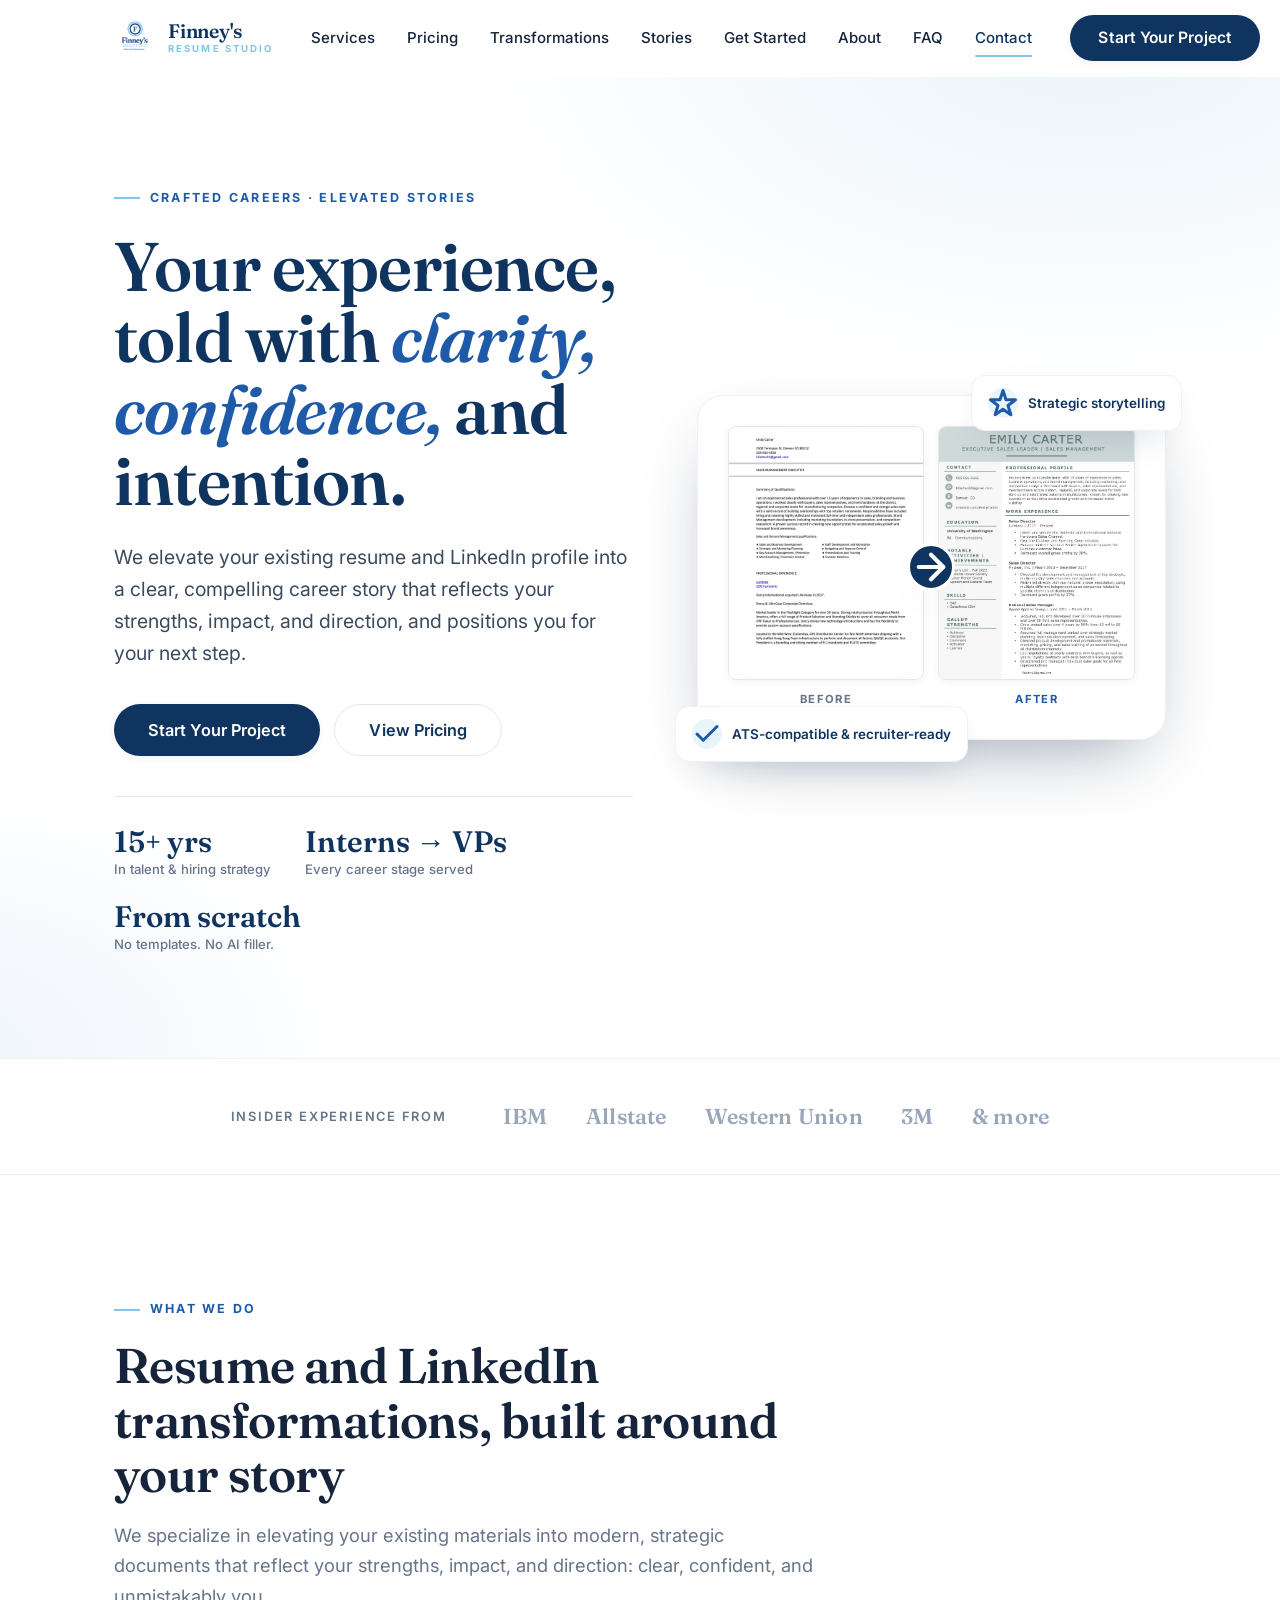
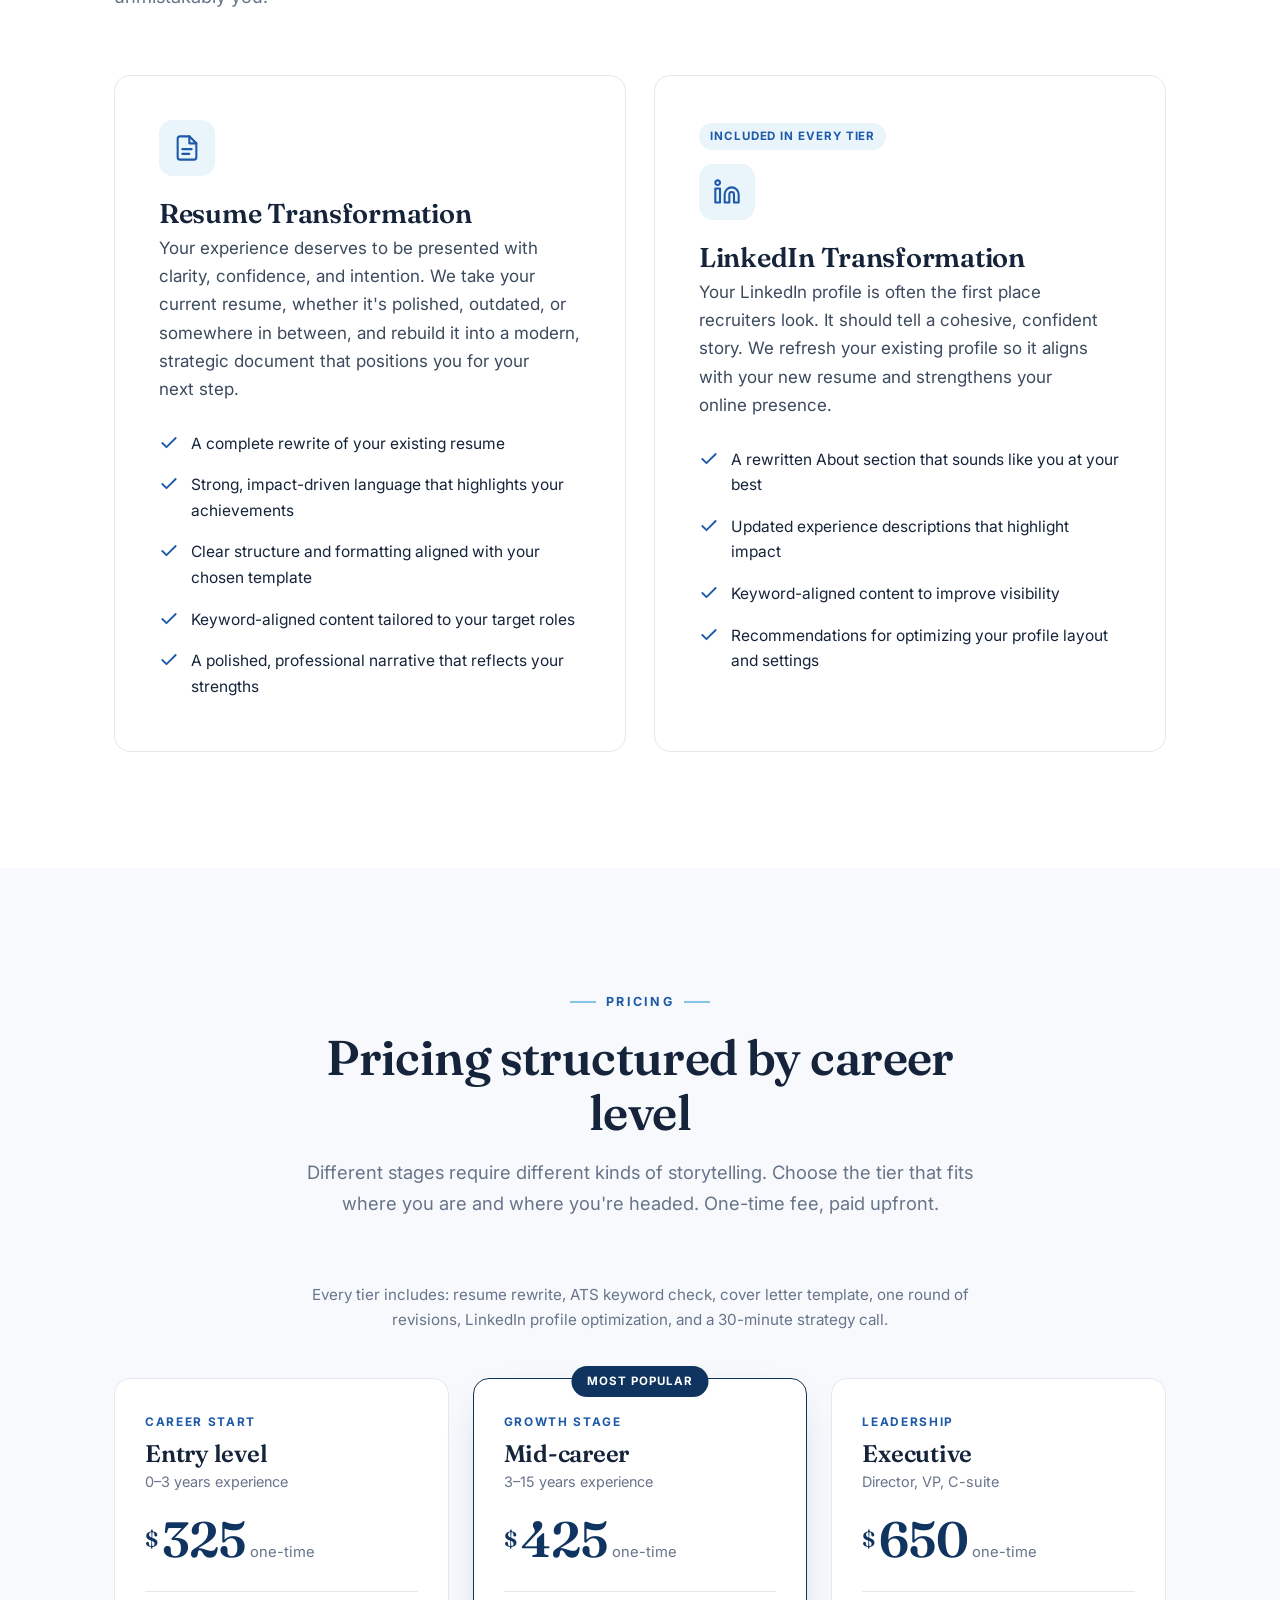
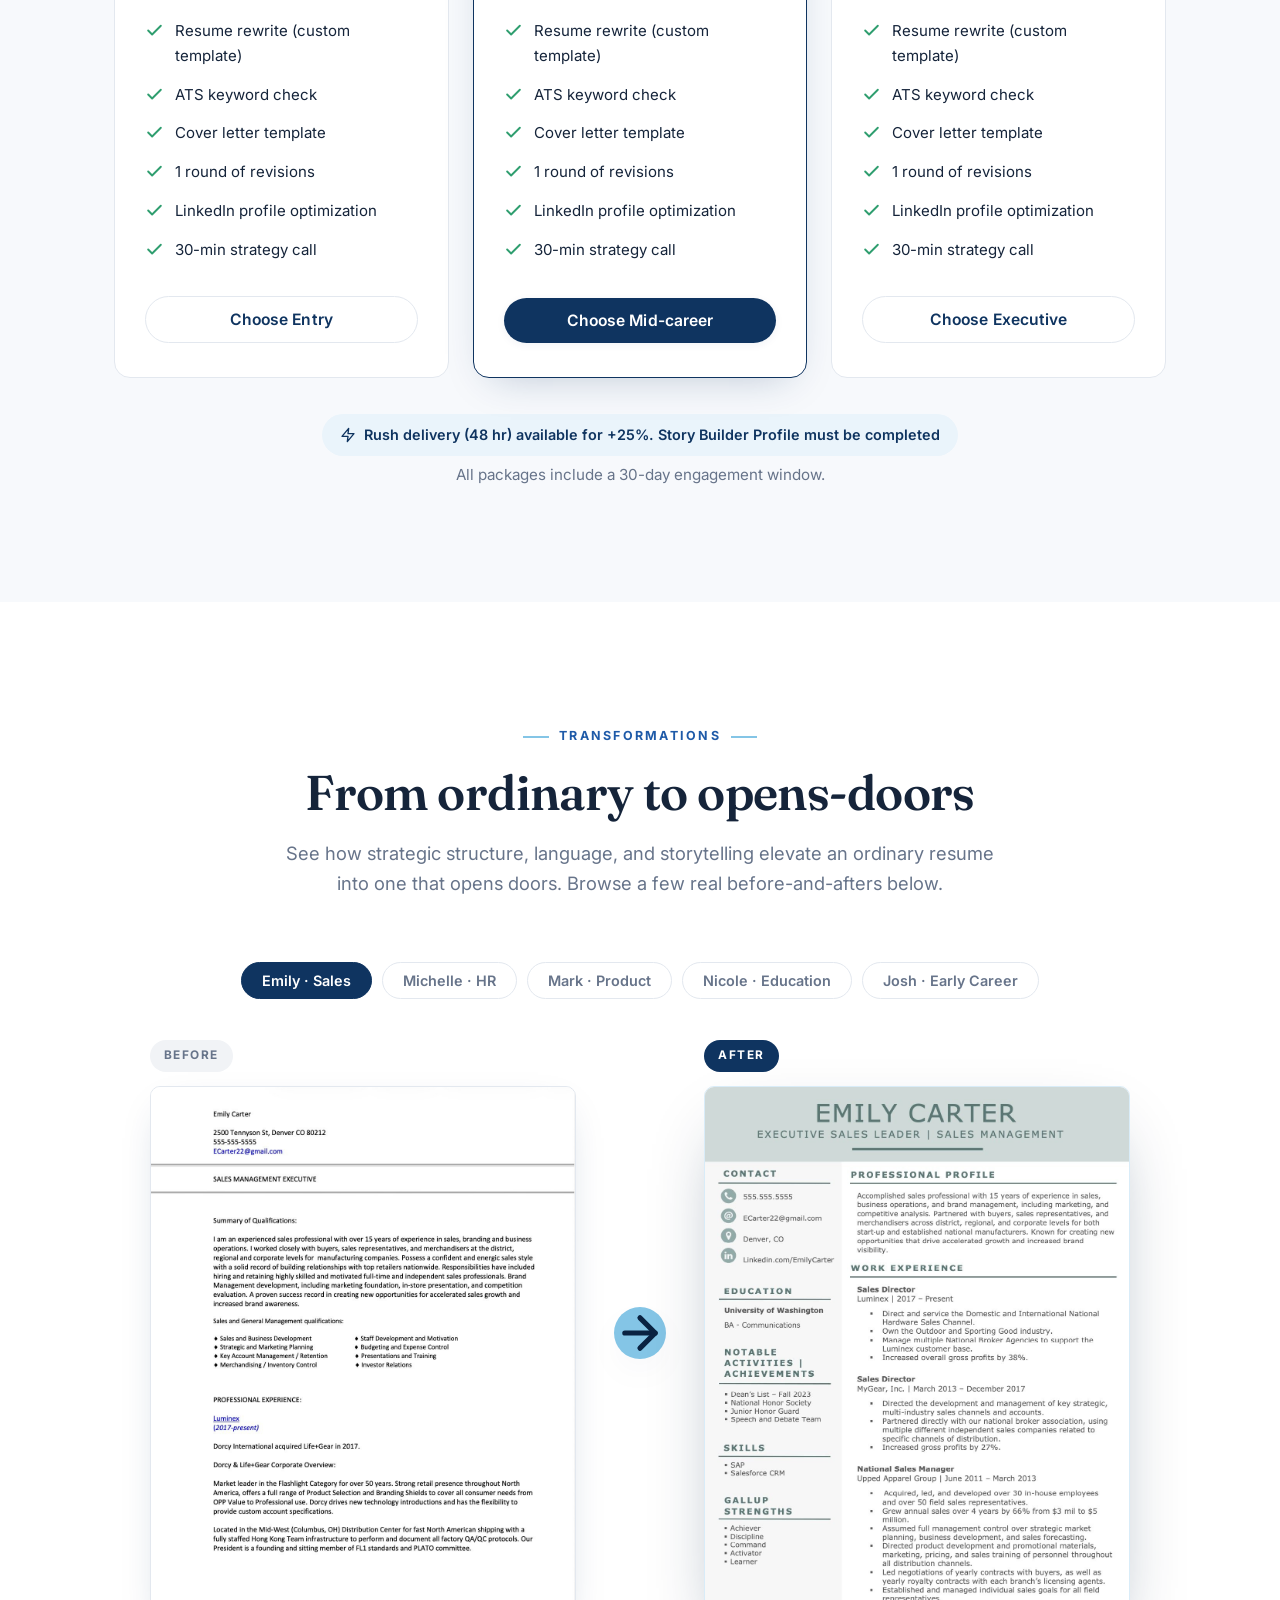
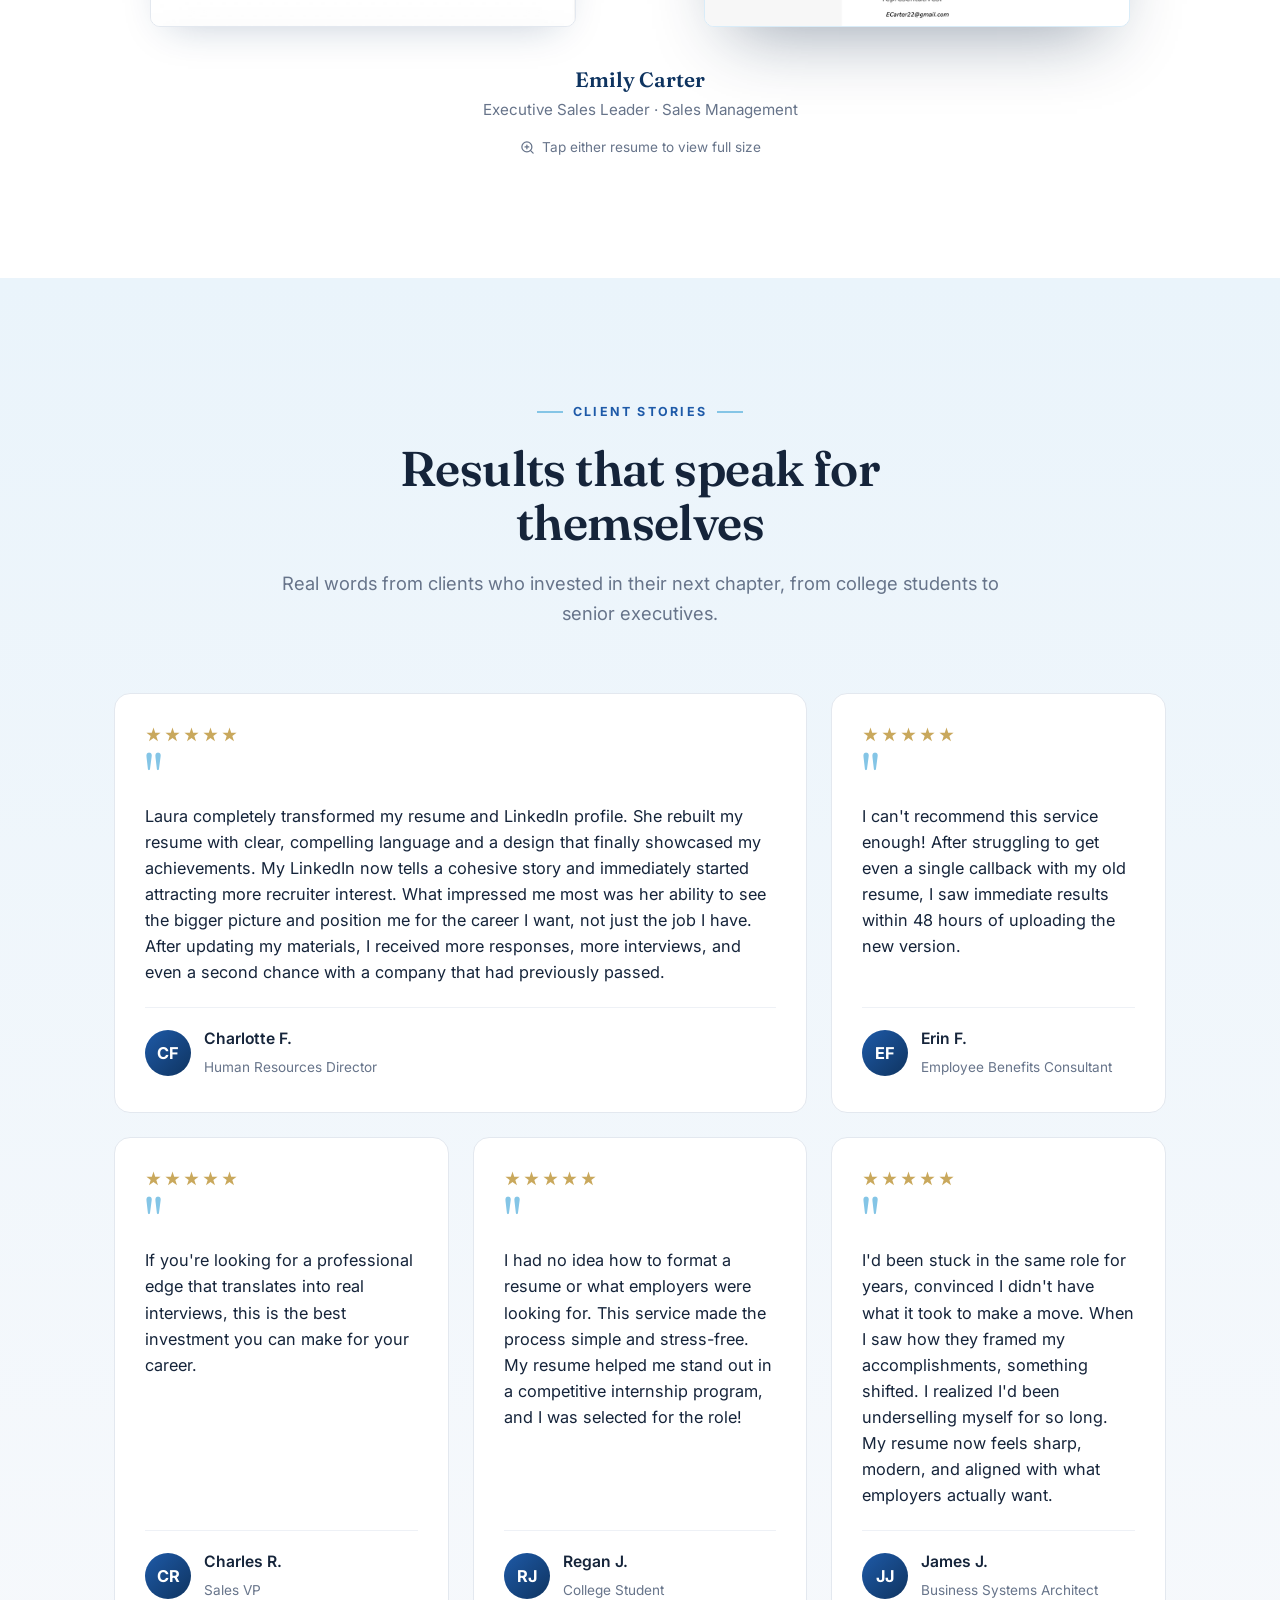
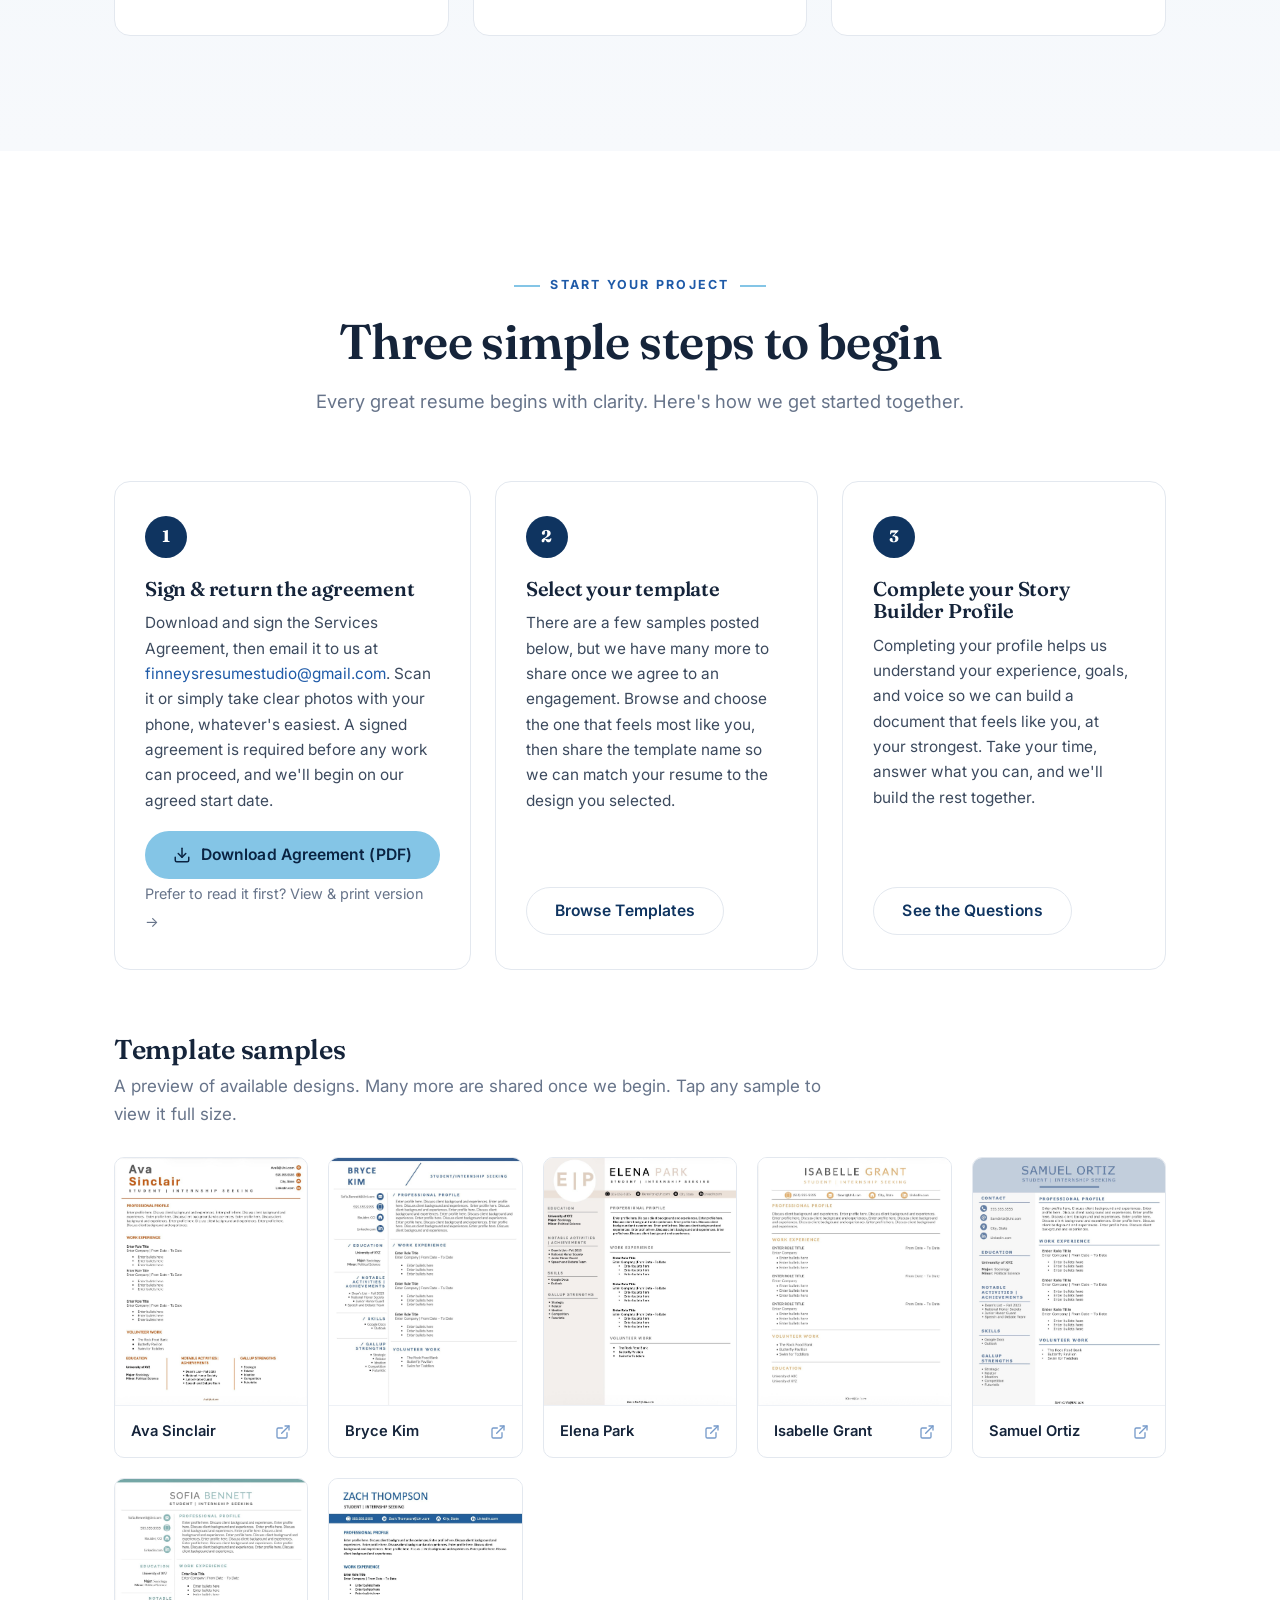
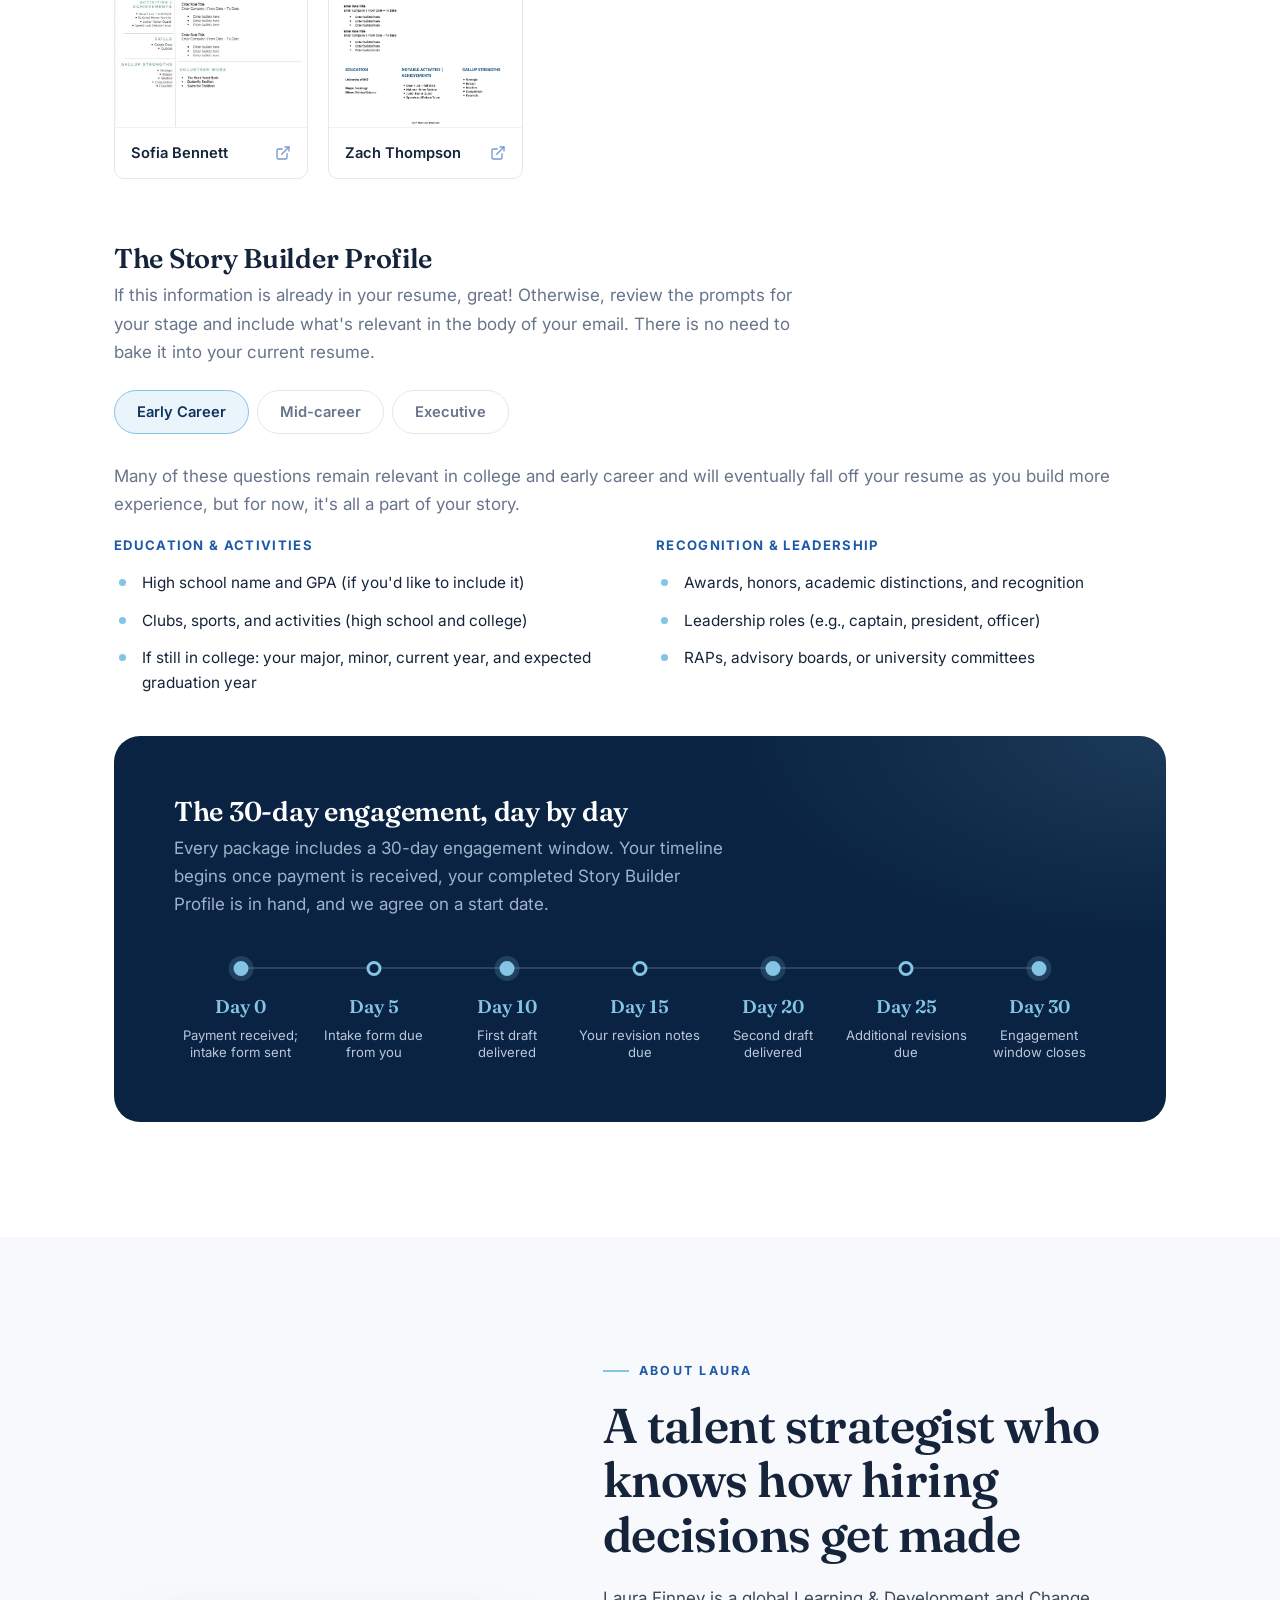
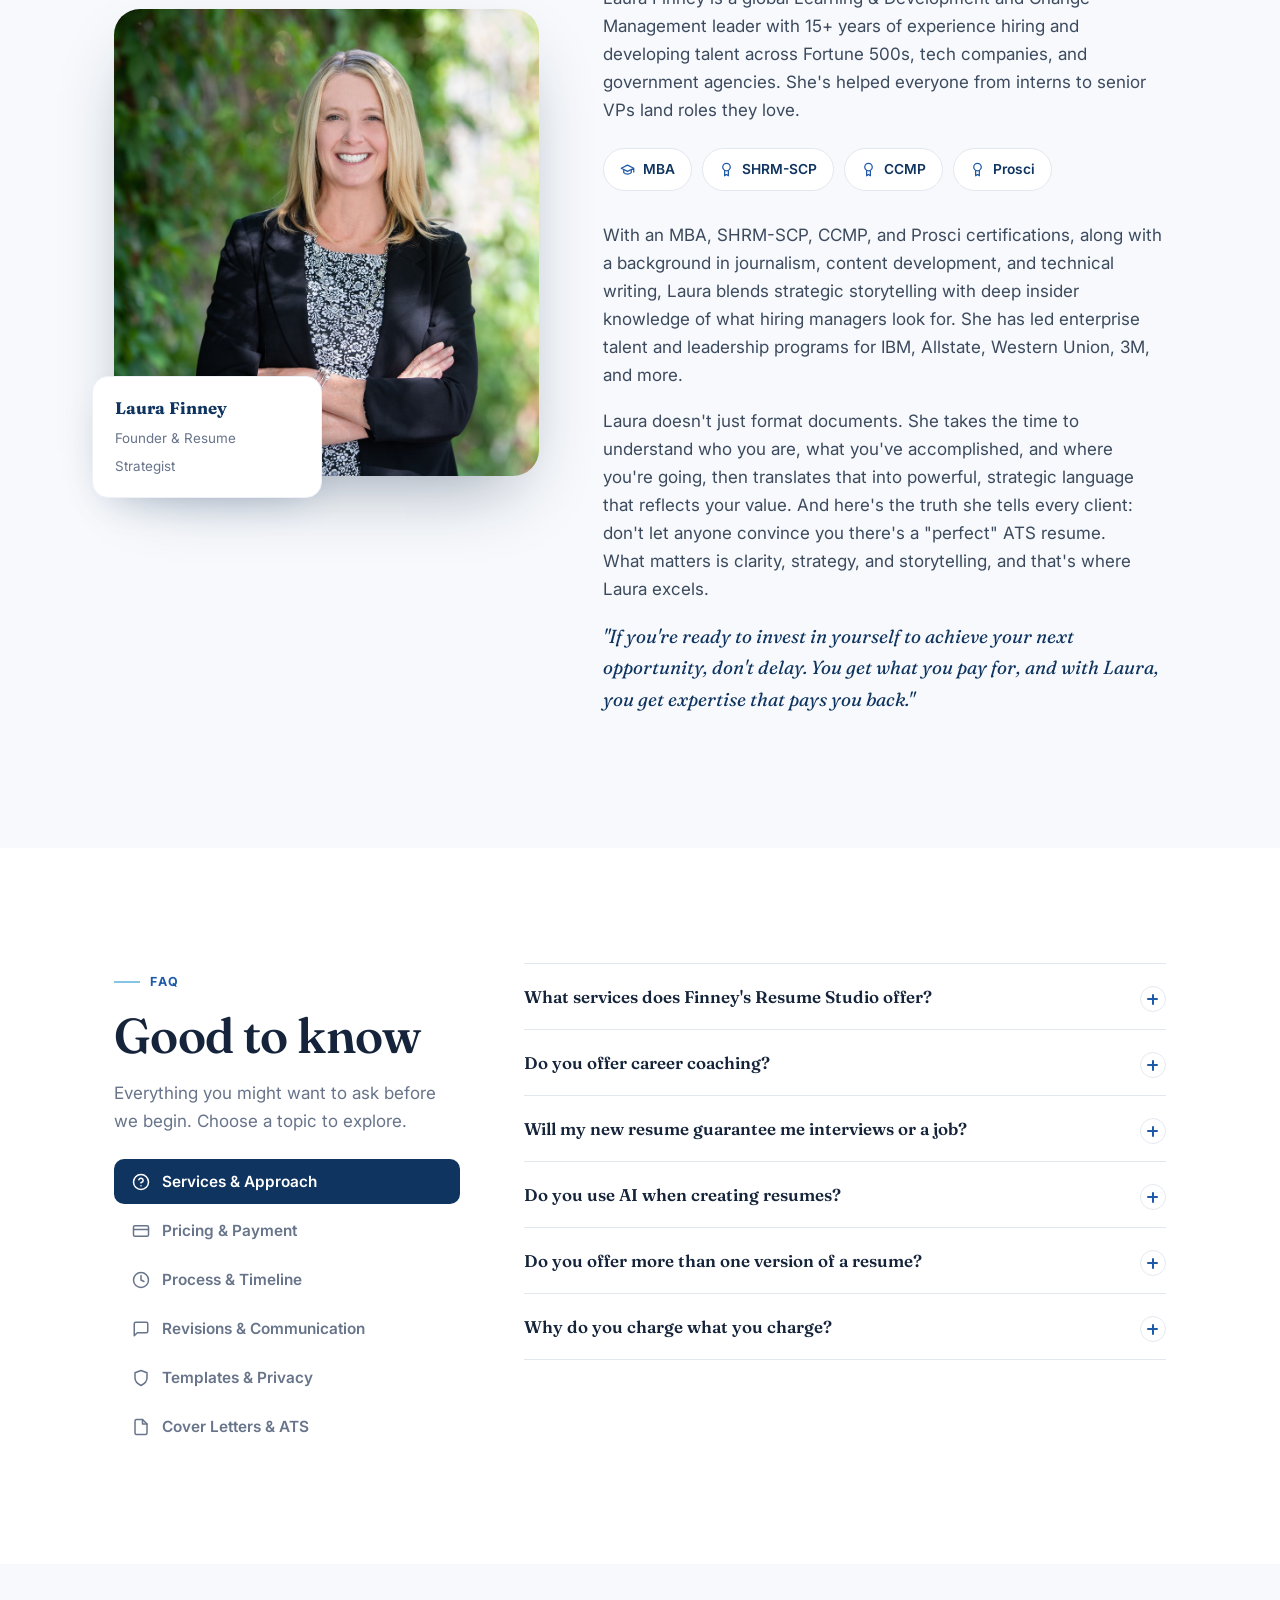
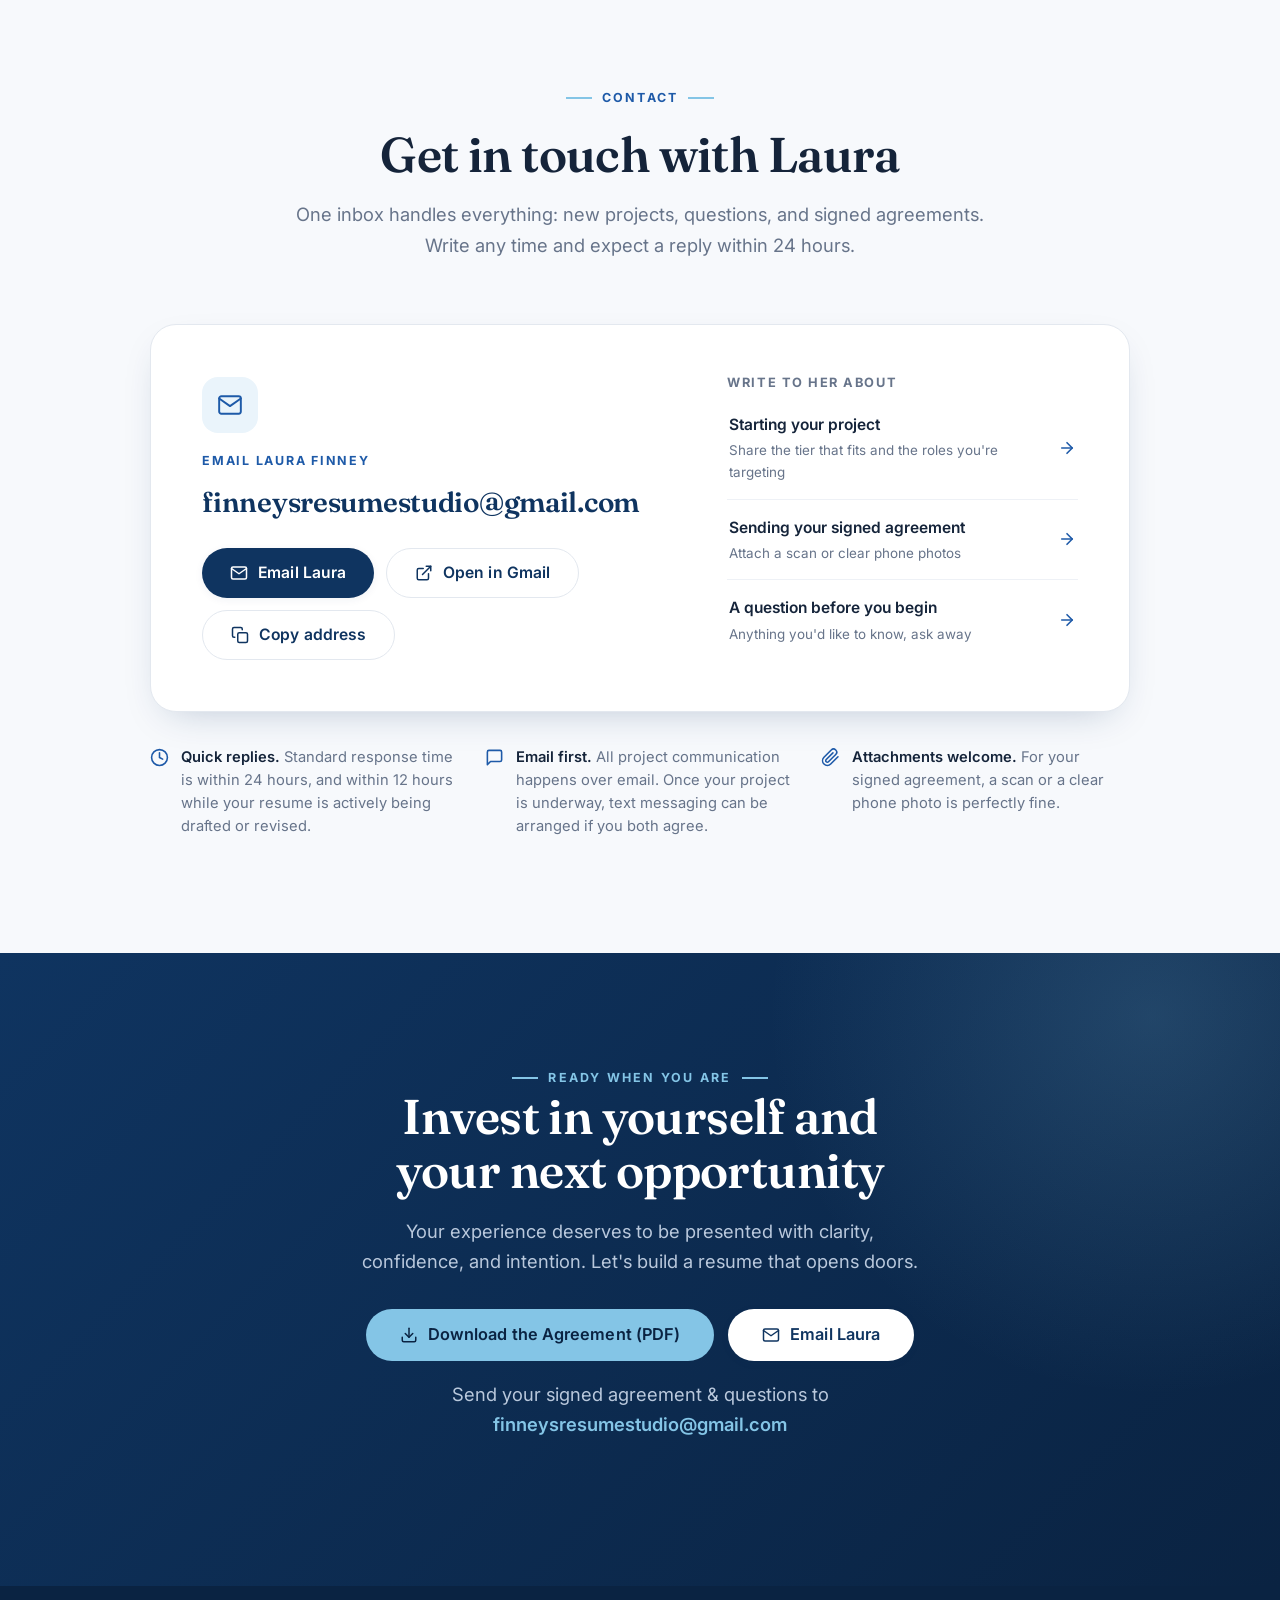
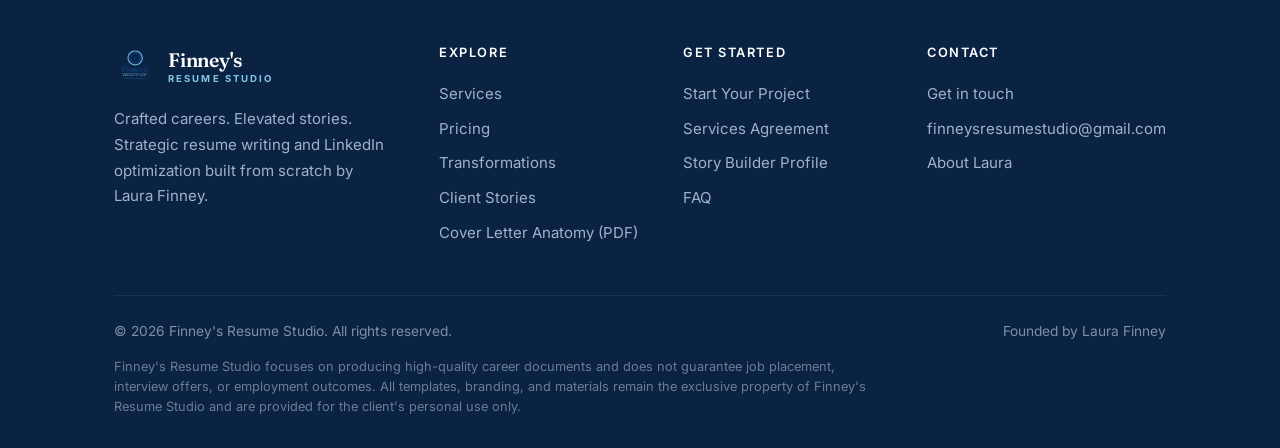
==== commit 319ad469: "Make email buttons work without a default mail app The email buttons are mailto: links, which silent" ====
--- a/index.html
+++ b/index.html
@@ -700,6 +700,10 @@
                 <svg viewBox="0 0 24 24" fill="none" stroke="currentColor" stroke-width="2" stroke-linecap="round" stroke-linejoin="round"><path d="M4 4h16c1.1 0 2 .9 2 2v12c0 1.1-.9 2-2 2H4c-1.1 0-2-.9-2-2V6c0-1.1.9-2 2-2z"/><polyline points="22,6 12,13 2,6"/></svg>
                 Email Laura
               </a>
+              <a class="btn btn-ghost" href="https://mail.google.com/mail/?view=cm&amp;fs=1&amp;to=finneysresumestudio%40gmail.com" target="_blank" rel="noopener">
+                <svg viewBox="0 0 24 24" fill="none" stroke="currentColor" stroke-width="2" stroke-linecap="round" stroke-linejoin="round"><path d="M15 3h6v6"/><path d="M10 14 21 3"/><path d="M18 13v6a2 2 0 0 1-2 2H5a2 2 0 0 1-2-2V8a2 2 0 0 1 2-2h6"/></svg>
+                Open in Gmail
+              </a>
               <button class="btn btn-ghost" id="copyEmail" data-email="finneysresumestudio@gmail.com" type="button">
                 <svg viewBox="0 0 24 24" fill="none" stroke="currentColor" stroke-width="2" stroke-linecap="round" stroke-linejoin="round"><rect x="9" y="9" width="13" height="13" rx="2"/><path d="M5 15H4a2 2 0 0 1-2-2V4a2 2 0 0 1 2-2h9a2 2 0 0 1 2 2v1"/></svg>
                 Copy address
--- a/css/styles.css
+++ b/css/styles.css
@@ -521,6 +521,29 @@
 .contact-facts svg { flex-shrink: 0; width: 19px; height: 19px; color: var(--royal); margin-top: 2px; }
 .contact-facts b { color: var(--ink); font-weight: 600; }
 
+/* ---------- Mailto fallback toast ---------- */
+.mail-toast {
+  position: fixed; left: 50%; bottom: 24px; transform: translate(-50%, 16px);
+  background: var(--navy-900); color: #cdd9ea; border-radius: 16px;
+  box-shadow: var(--shadow-lg); padding: 18px 56px 18px 22px;
+  z-index: 300; width: min(92vw, 600px);
+  opacity: 0; visibility: hidden;
+  transition: opacity .35s var(--ease), transform .35s var(--ease), visibility 0s linear .35s;
+}
+.mail-toast.show {
+  opacity: 1; visibility: visible; transform: translate(-50%, 0);
+  transition: opacity .35s var(--ease), transform .35s var(--ease);
+}
+.mail-toast p { font-size: 0.92rem; margin-bottom: 12px; line-height: 1.5; }
+.mail-toast b { color: #fff; }
+.mail-toast-actions { display: flex; flex-wrap: wrap; gap: 10px; }
+.mail-toast-actions .btn { padding: 10px 18px; font-size: 0.88rem; }
+.mail-toast-close {
+  position: absolute; top: 10px; right: 10px; width: 34px; height: 34px;
+  border-radius: 50%; color: #9fb2cb; display: grid; place-items: center;
+}
+.mail-toast-close:hover { background: rgba(255,255,255,0.1); color: #fff; }
+
 /* ---------- Final CTA ---------- */
 .cta-band { background: linear-gradient(135deg, var(--navy) 0%, var(--navy-900) 100%); color: #fff; border-radius: 0; position: relative; overflow: hidden; }
 .cta-band::before { content: ""; position: absolute; inset: 0; background: radial-gradient(60% 120% at 90% 10%, rgba(132,197,230,0.18), transparent 50%); }
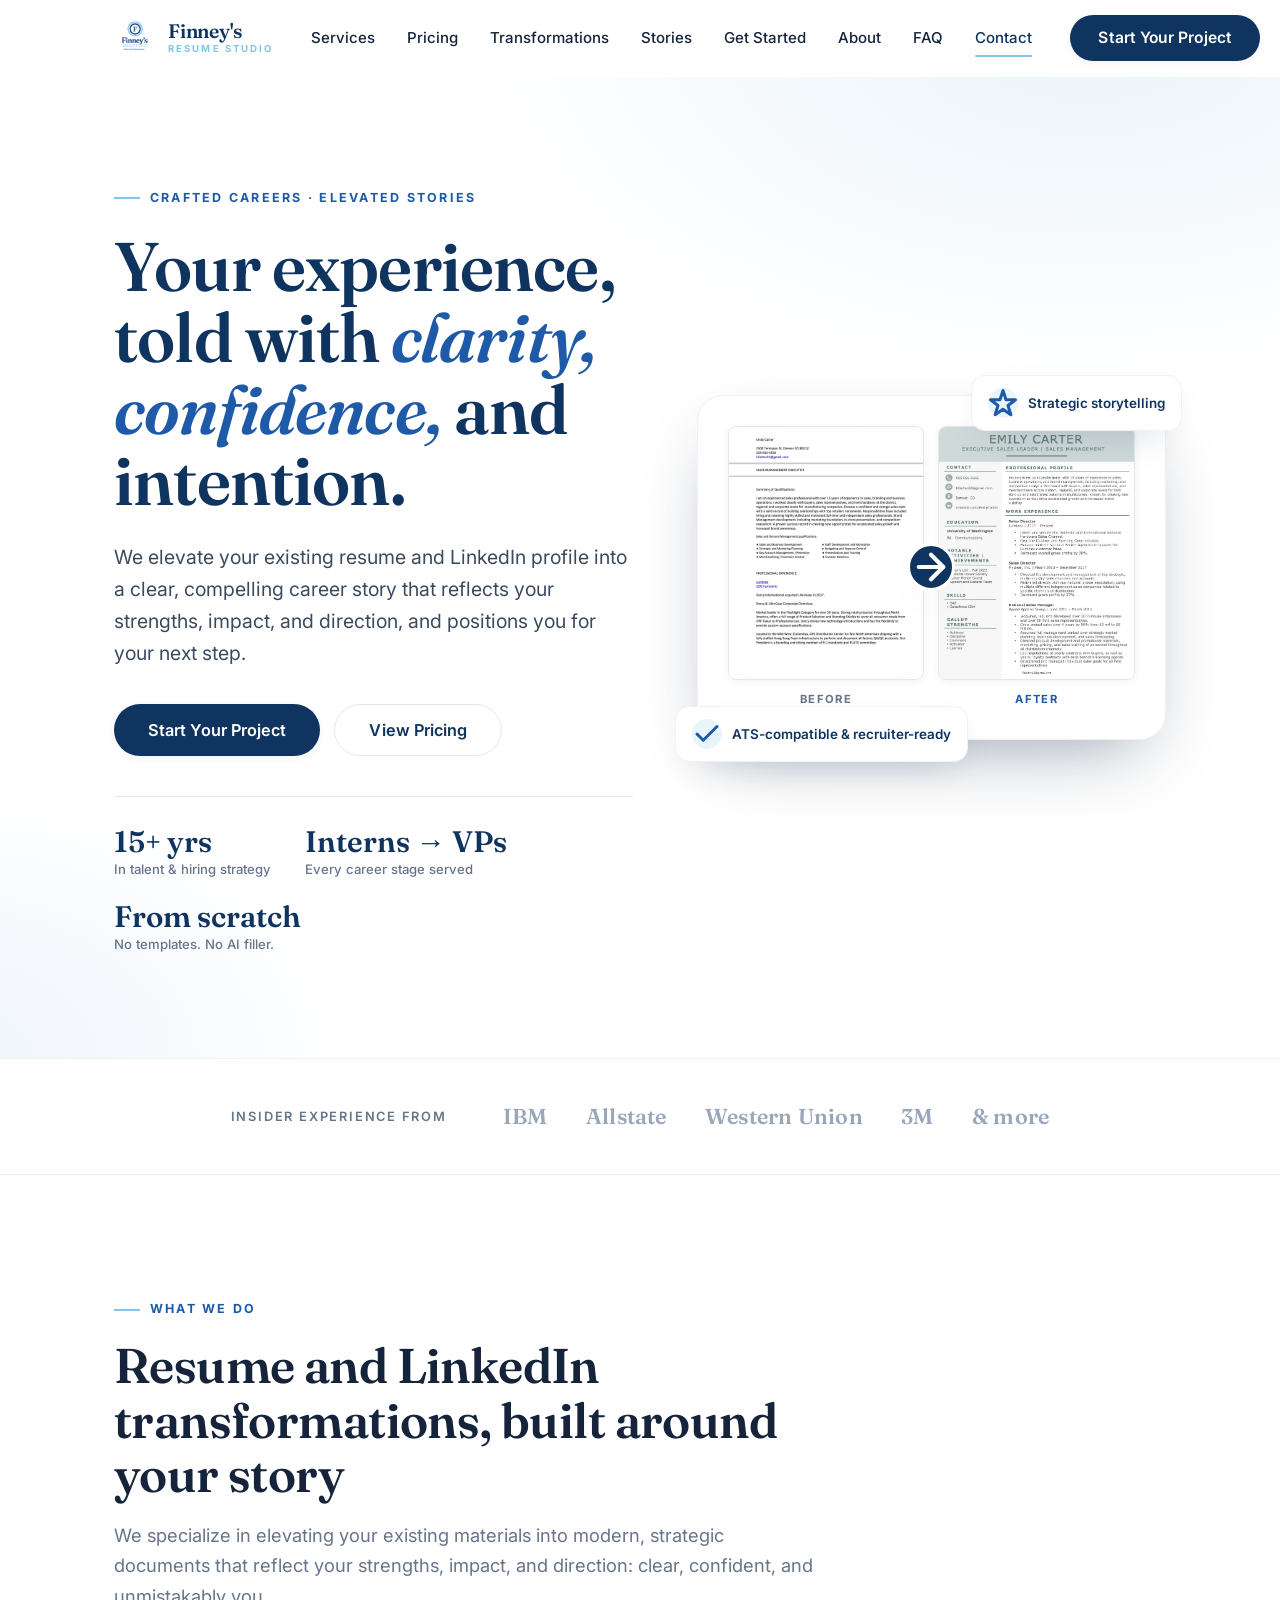
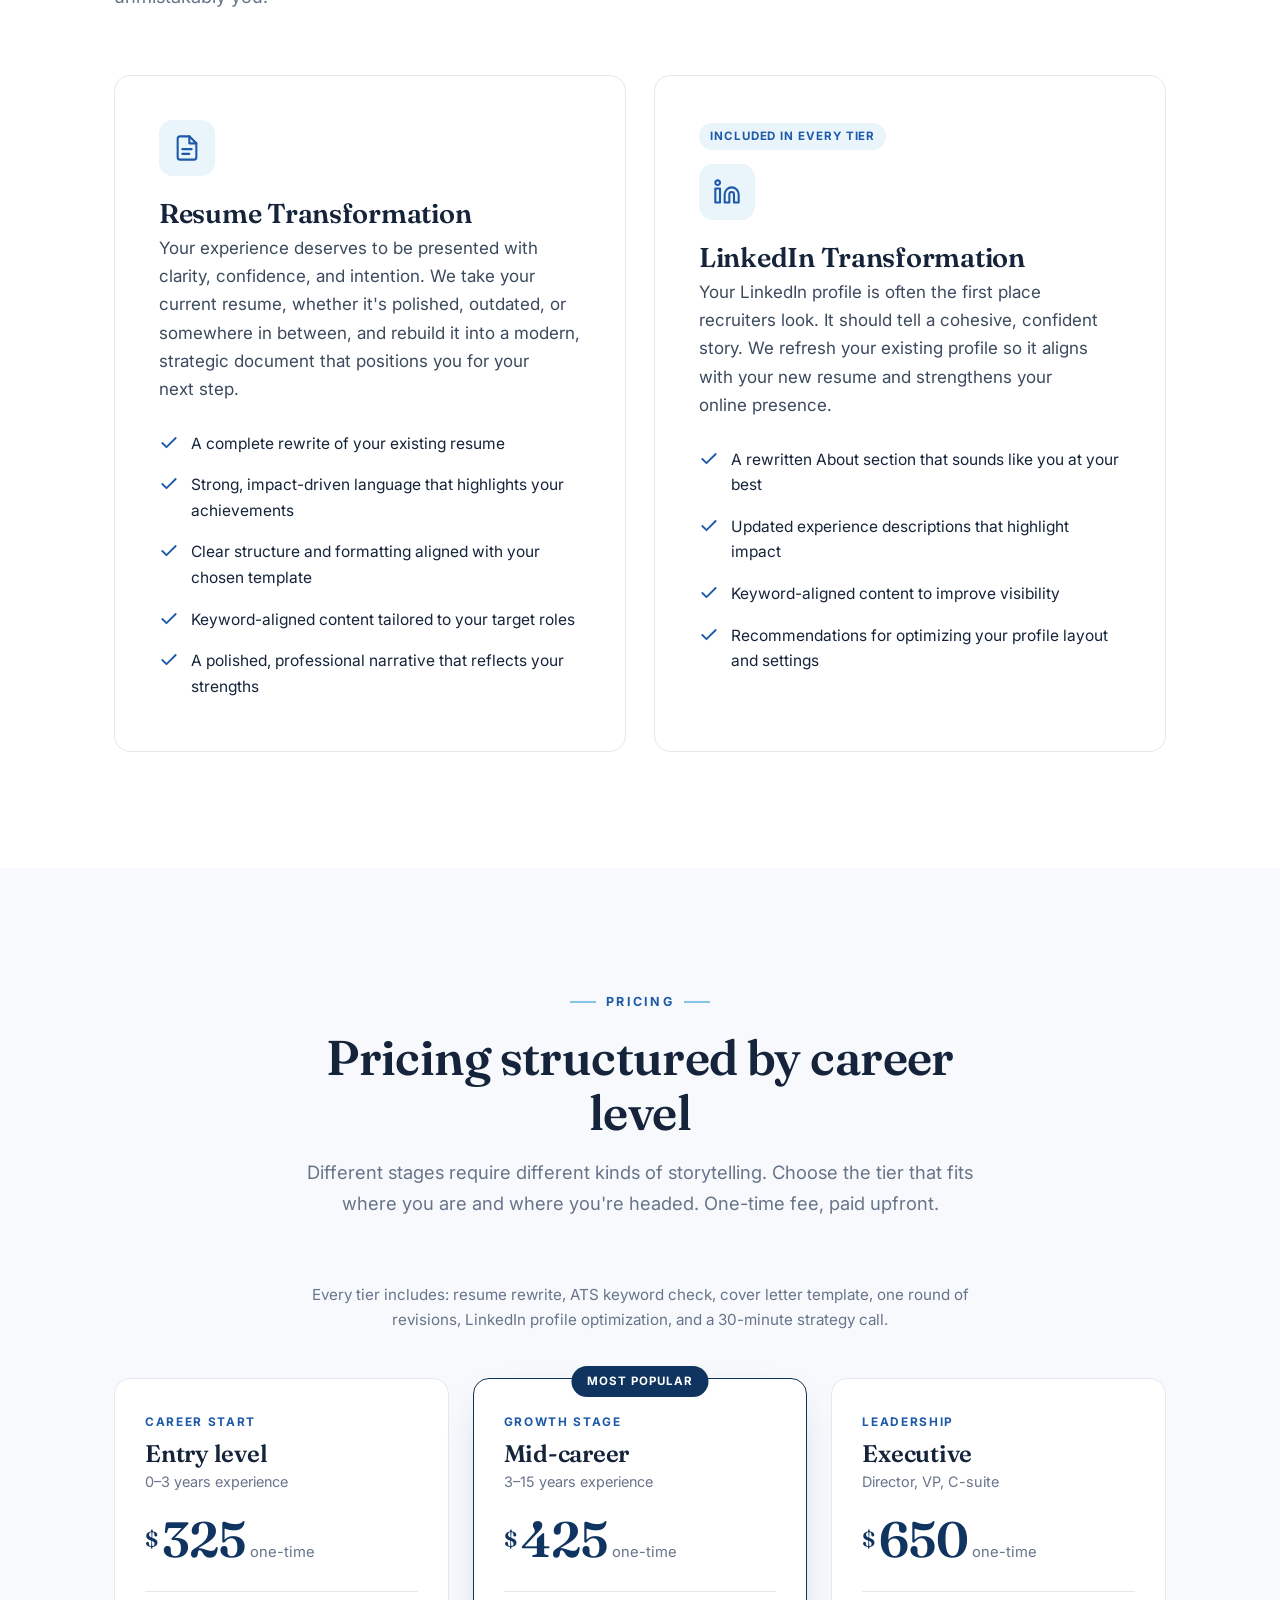
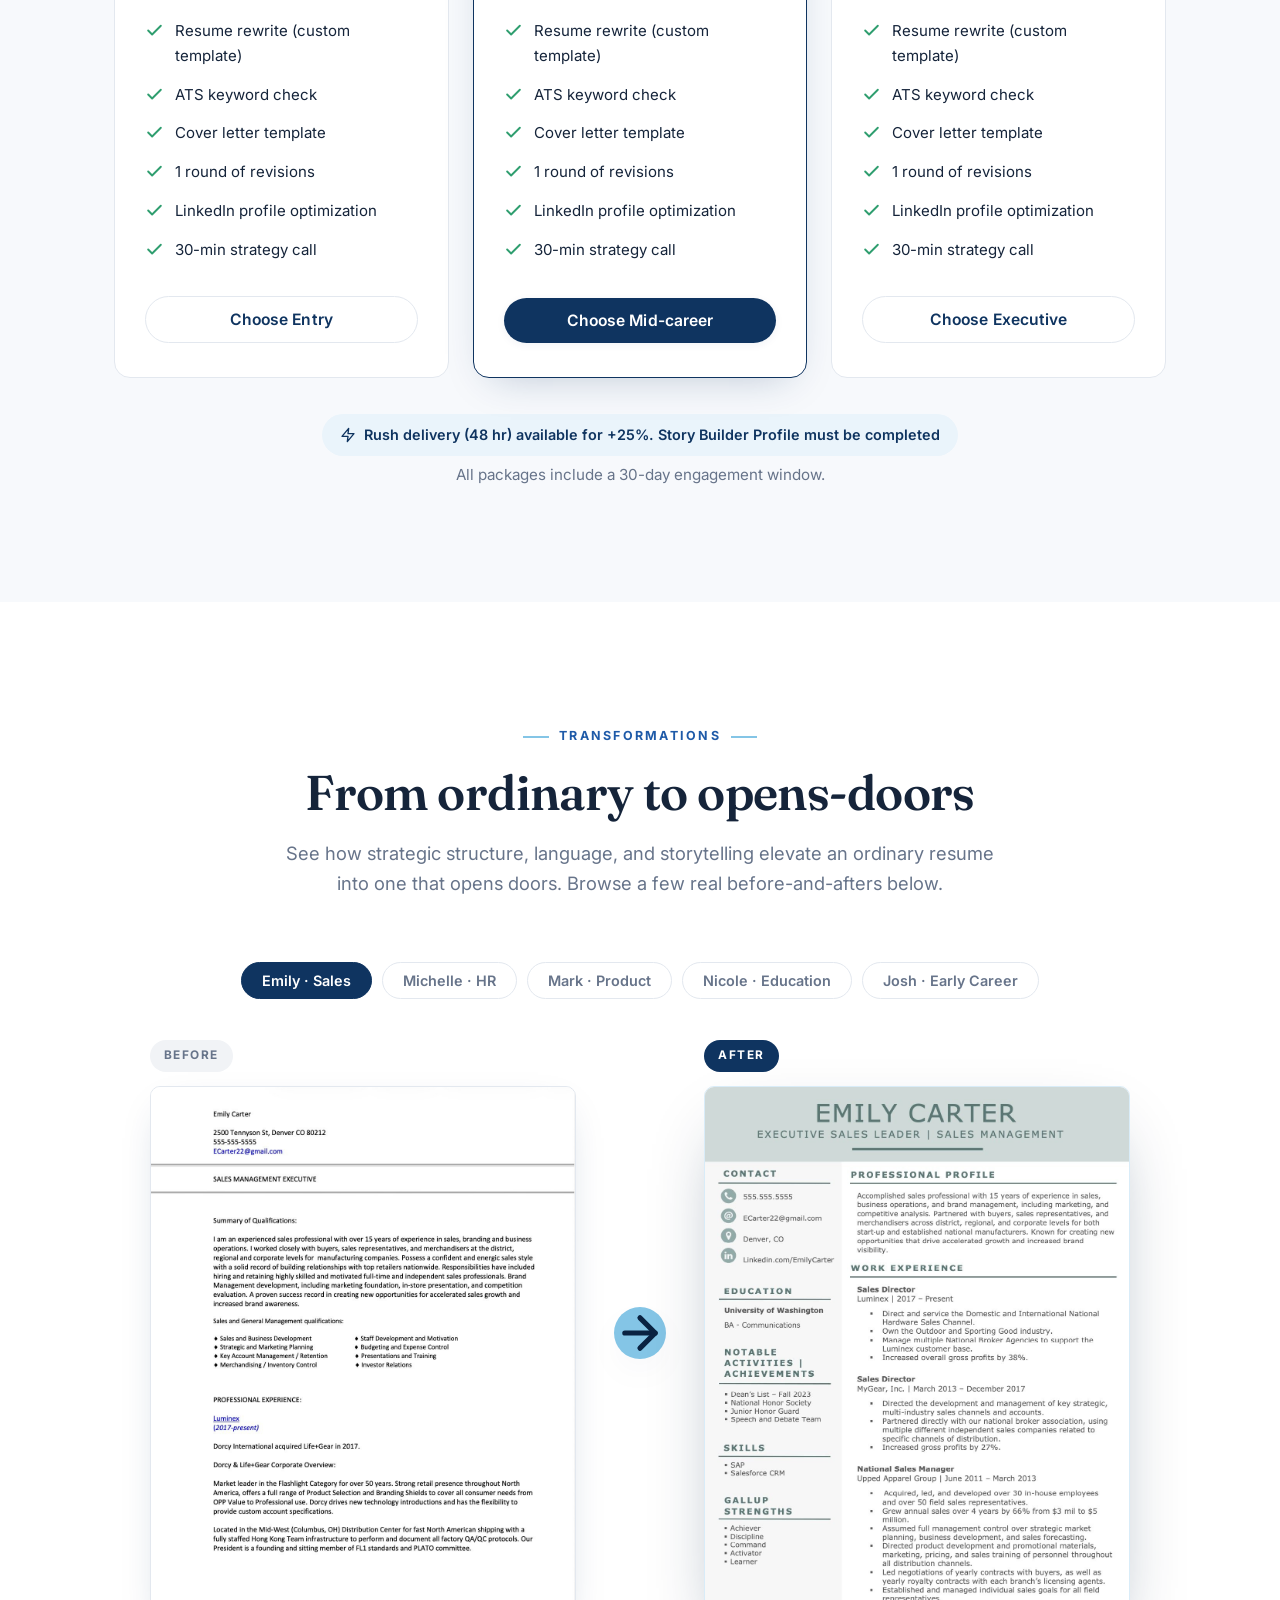
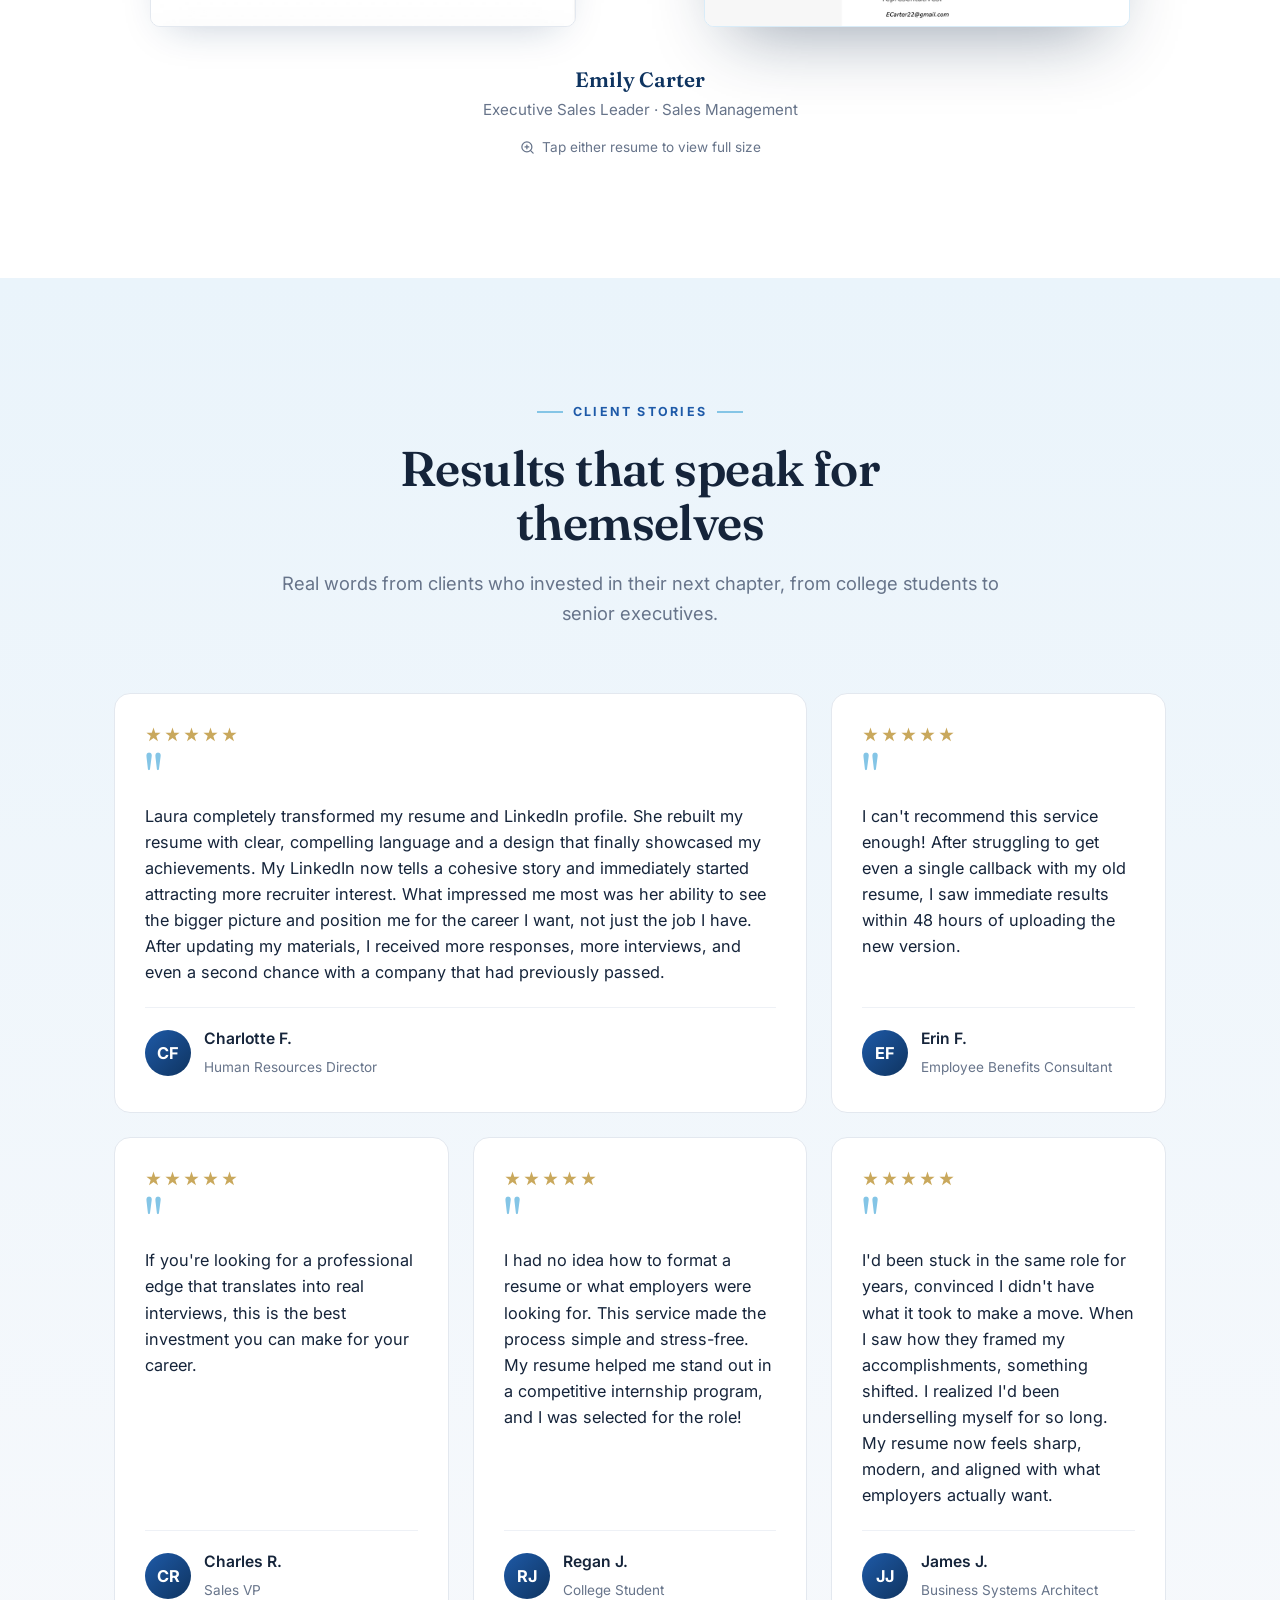
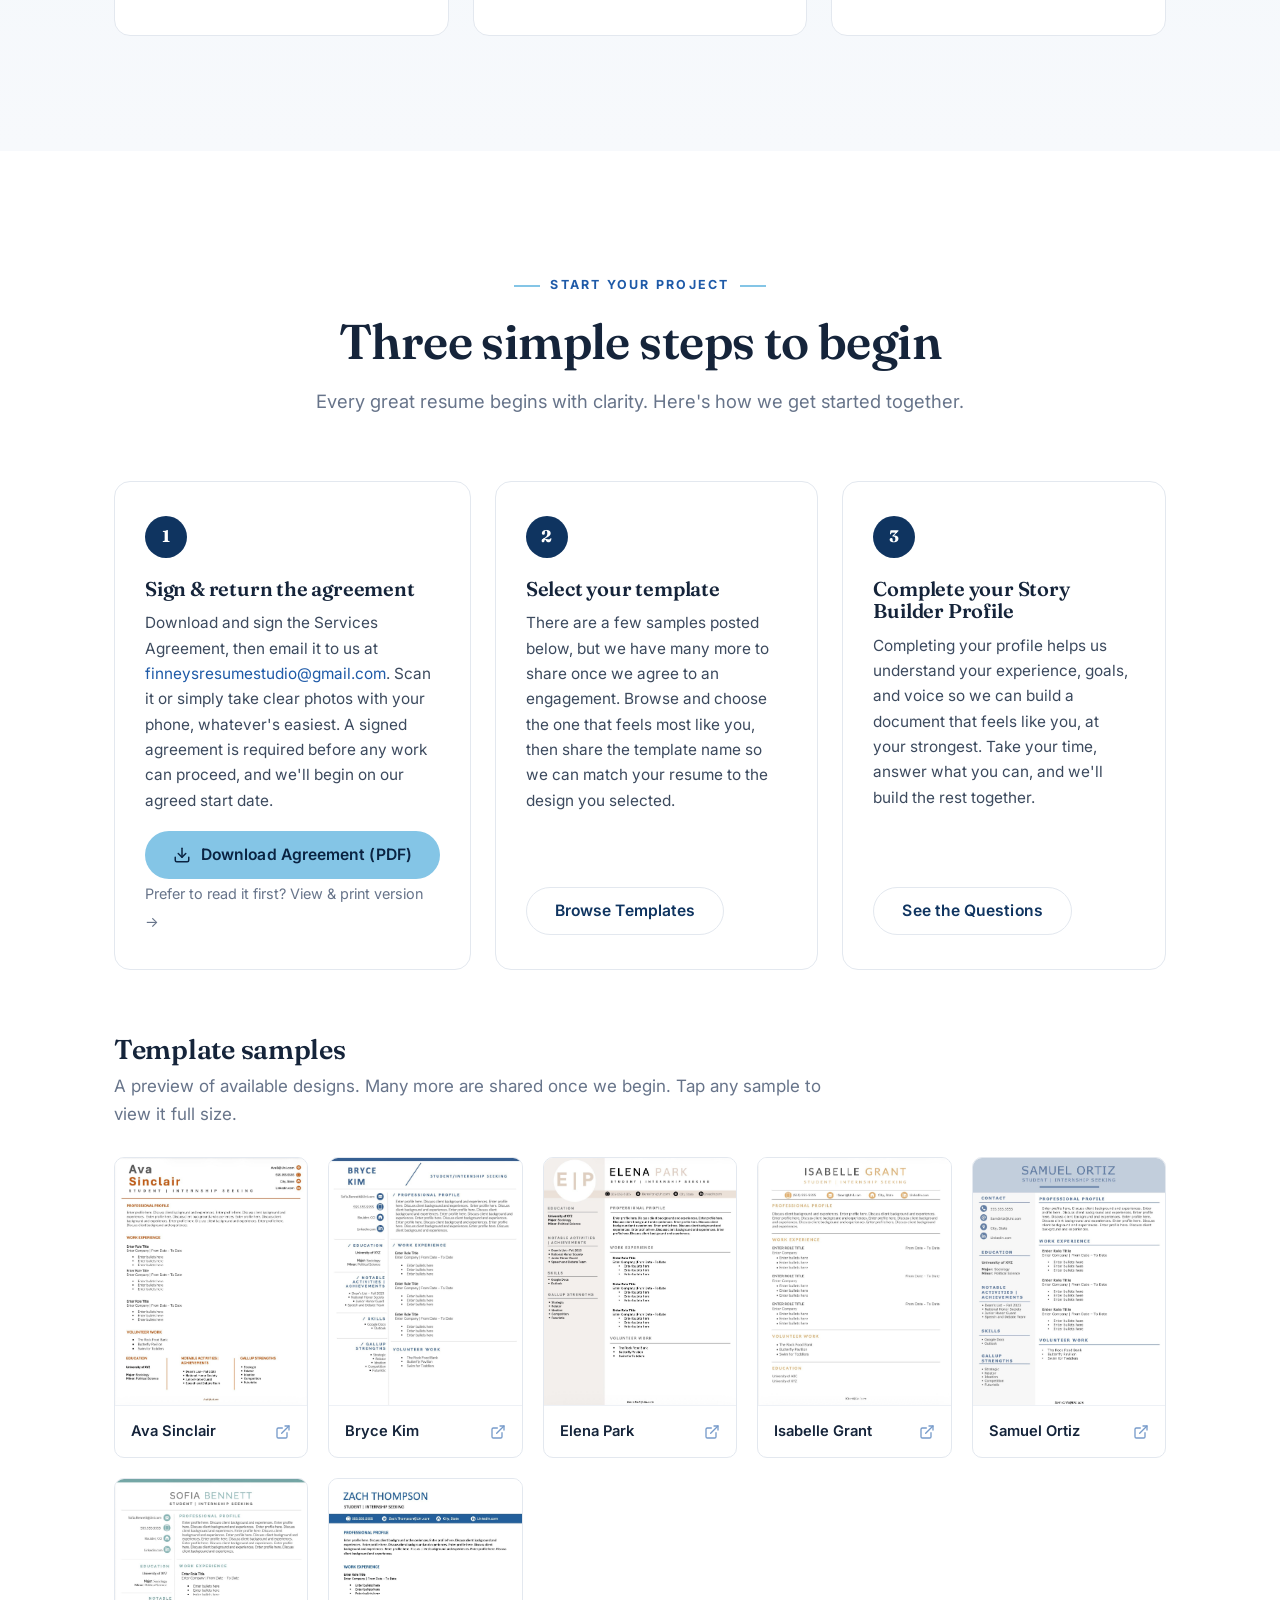
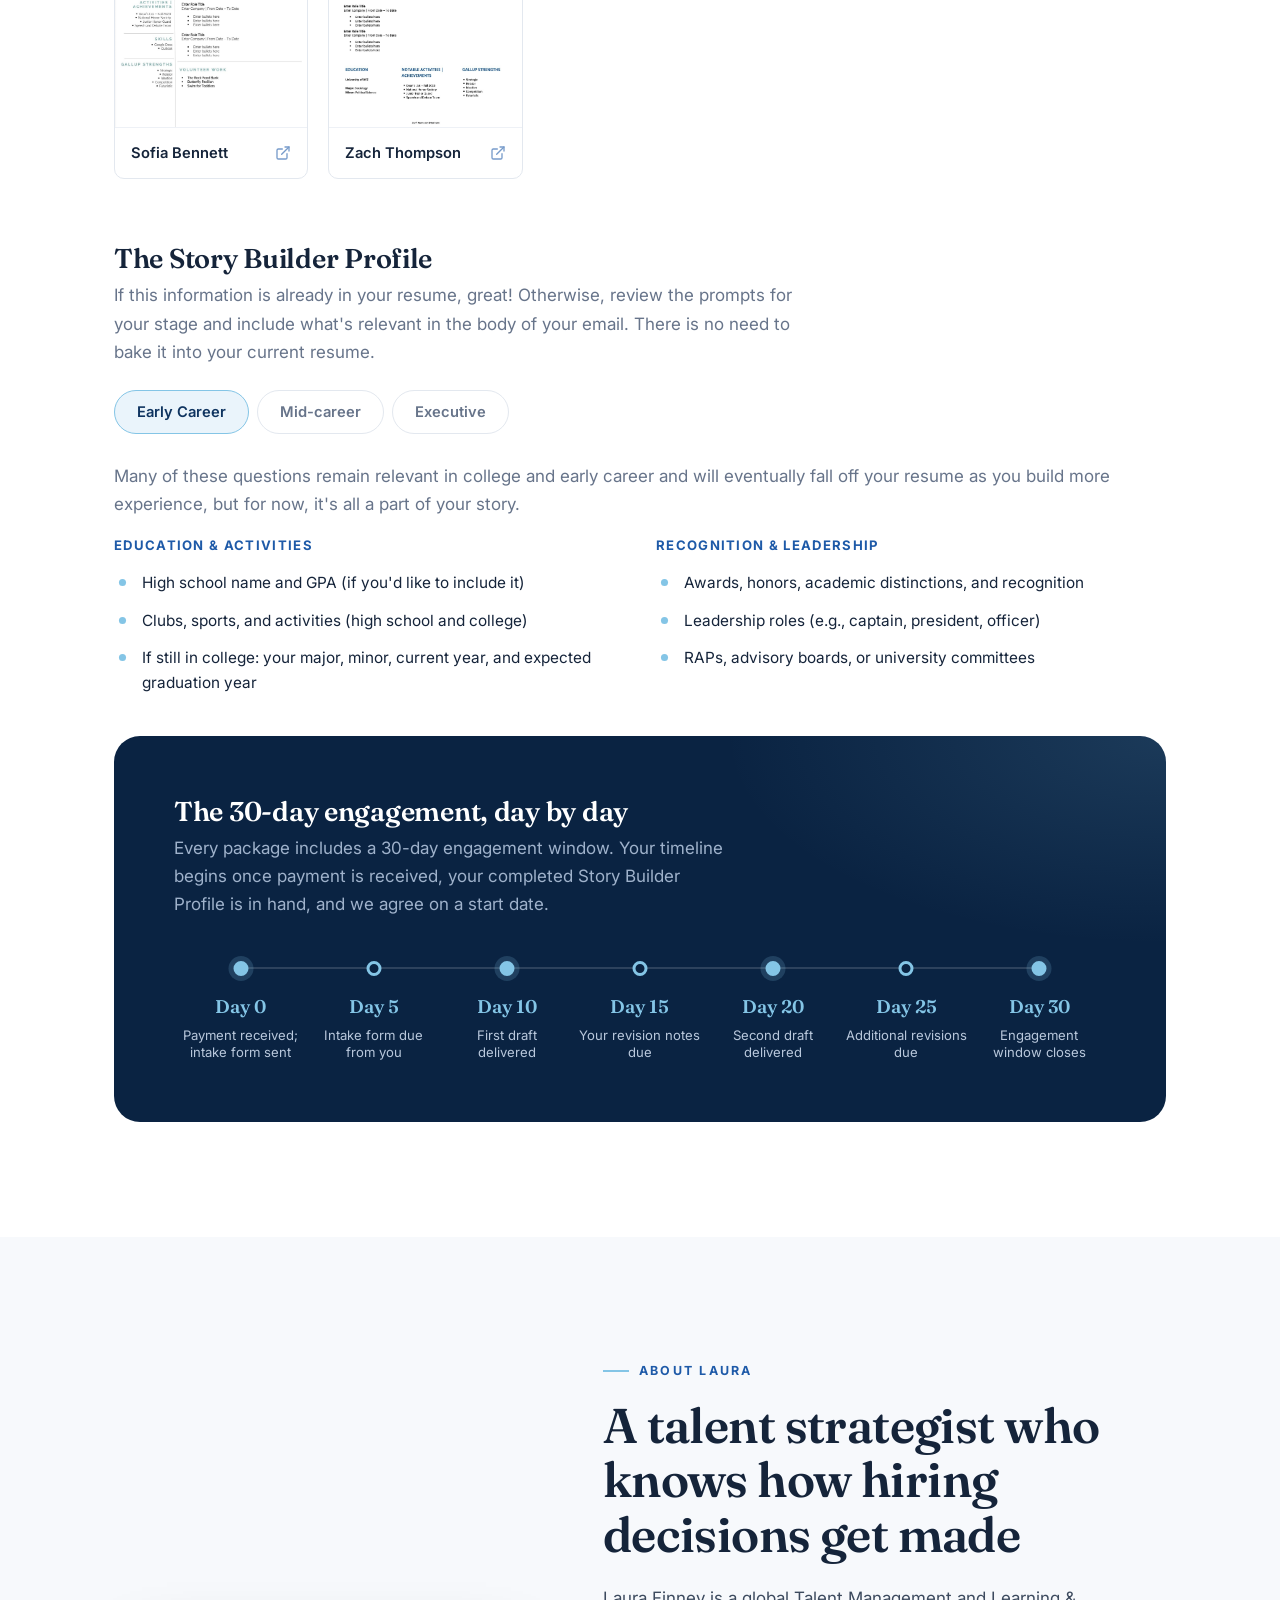
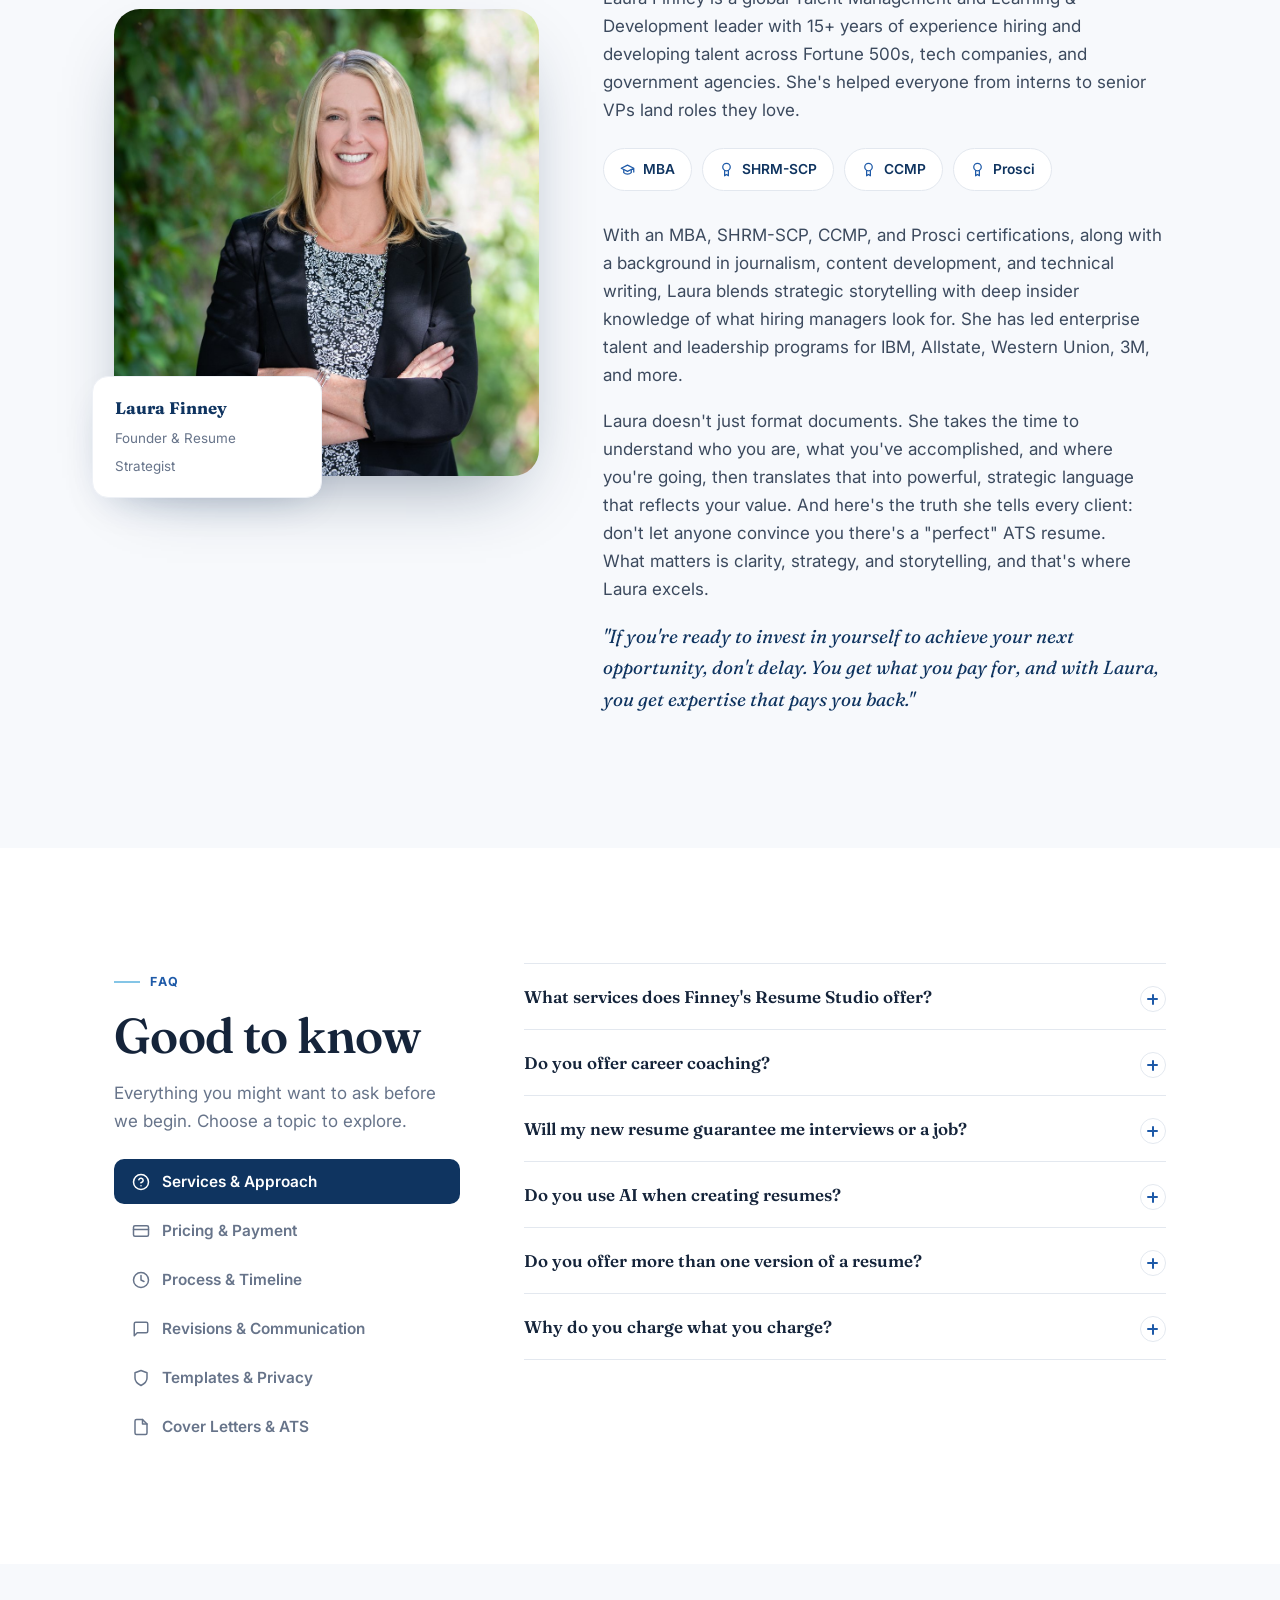
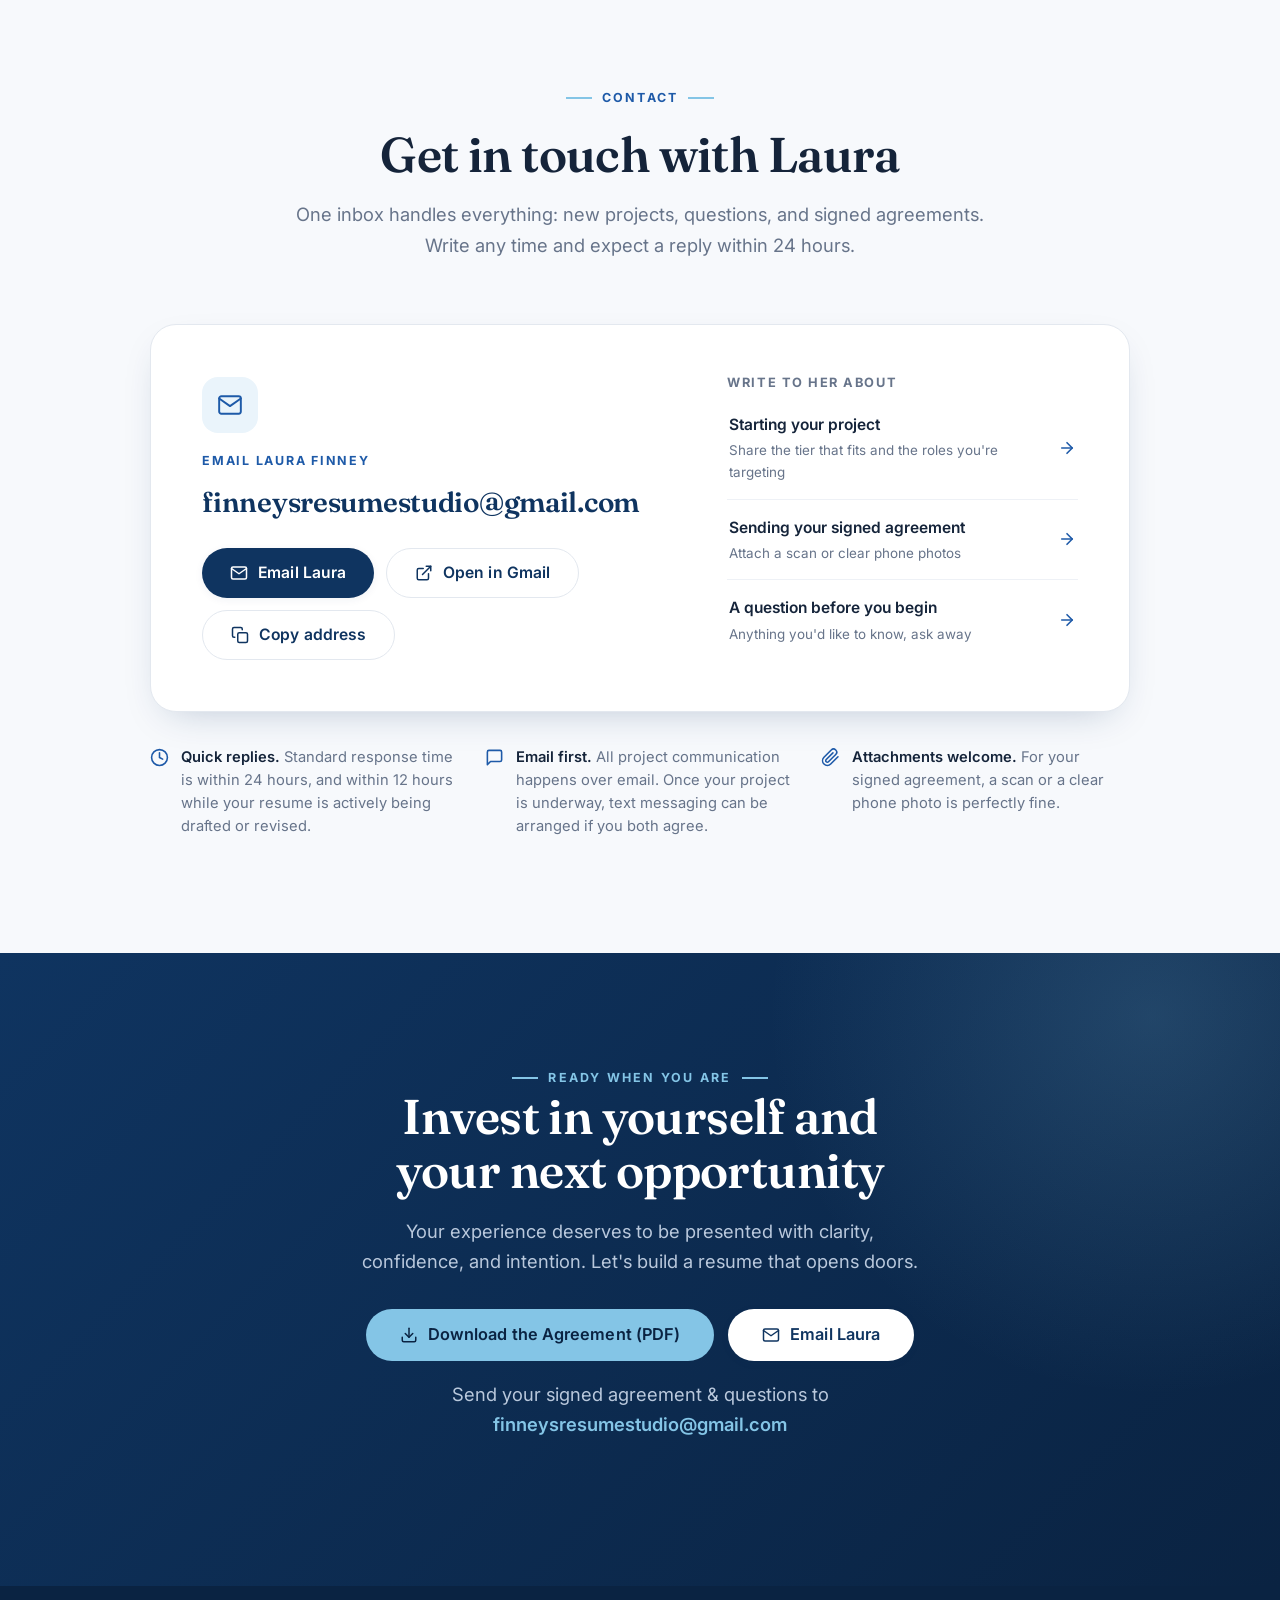
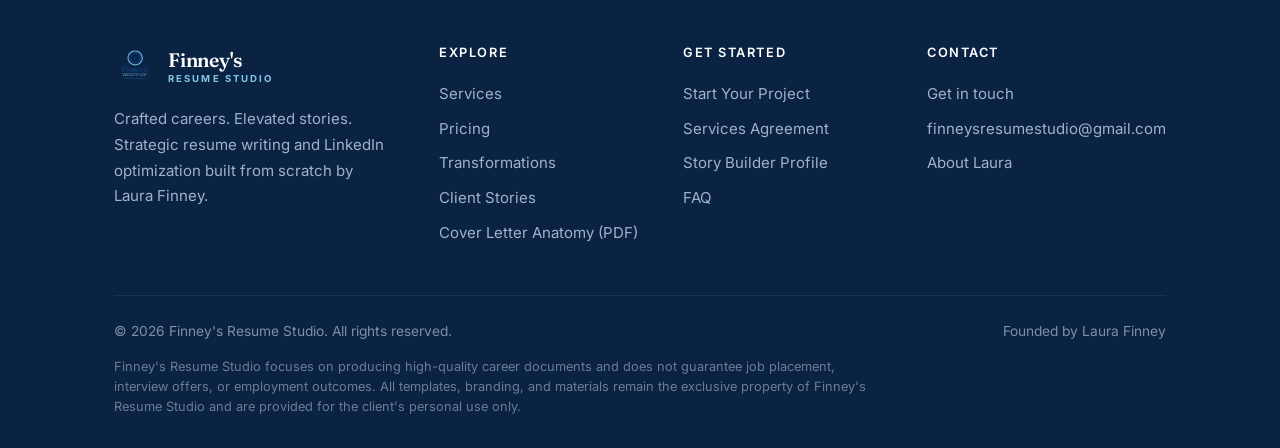
==== commit 388fb6b9: "Update Laura's bio title to Talent Management and L&D leader Co-Authored-By: Claude Fable 5.1 <norep" ====
--- a/index.html
+++ b/index.html
@@ -581,7 +581,7 @@
         <div class="about-copy">
           <span class="eyebrow">About Laura</span>
           <h2 id="about-title">A talent strategist who knows how hiring decisions get made</h2>
-          <p>Laura Finney is a global Learning &amp; Development and Change Management leader with 15+ years of experience hiring and developing talent across Fortune 500s, tech companies, and government agencies. She's helped everyone from interns to senior VPs land roles they love.</p>
+          <p>Laura Finney is a global Talent Management and Learning &amp; Development leader with 15+ years of experience hiring and developing talent across Fortune 500s, tech companies, and government agencies. She's helped everyone from interns to senior VPs land roles they love.</p>
           <div class="creds">
             <span class="cred"><svg viewBox="0 0 24 24" fill="none" stroke="currentColor" stroke-width="2" stroke-linecap="round" stroke-linejoin="round"><path d="M22 10v6M2 10l10-5 10 5-10 5z"/><path d="M6 12v5c3 3 9 3 12 0v-5"/></svg>MBA</span>
             <span class="cred"><svg viewBox="0 0 24 24" fill="none" stroke="currentColor" stroke-width="2" stroke-linecap="round" stroke-linejoin="round"><circle cx="12" cy="8" r="6"/><path d="M9 13.8V22l3-2 3 2v-8.2"/></svg>SHRM-SCP</span>
